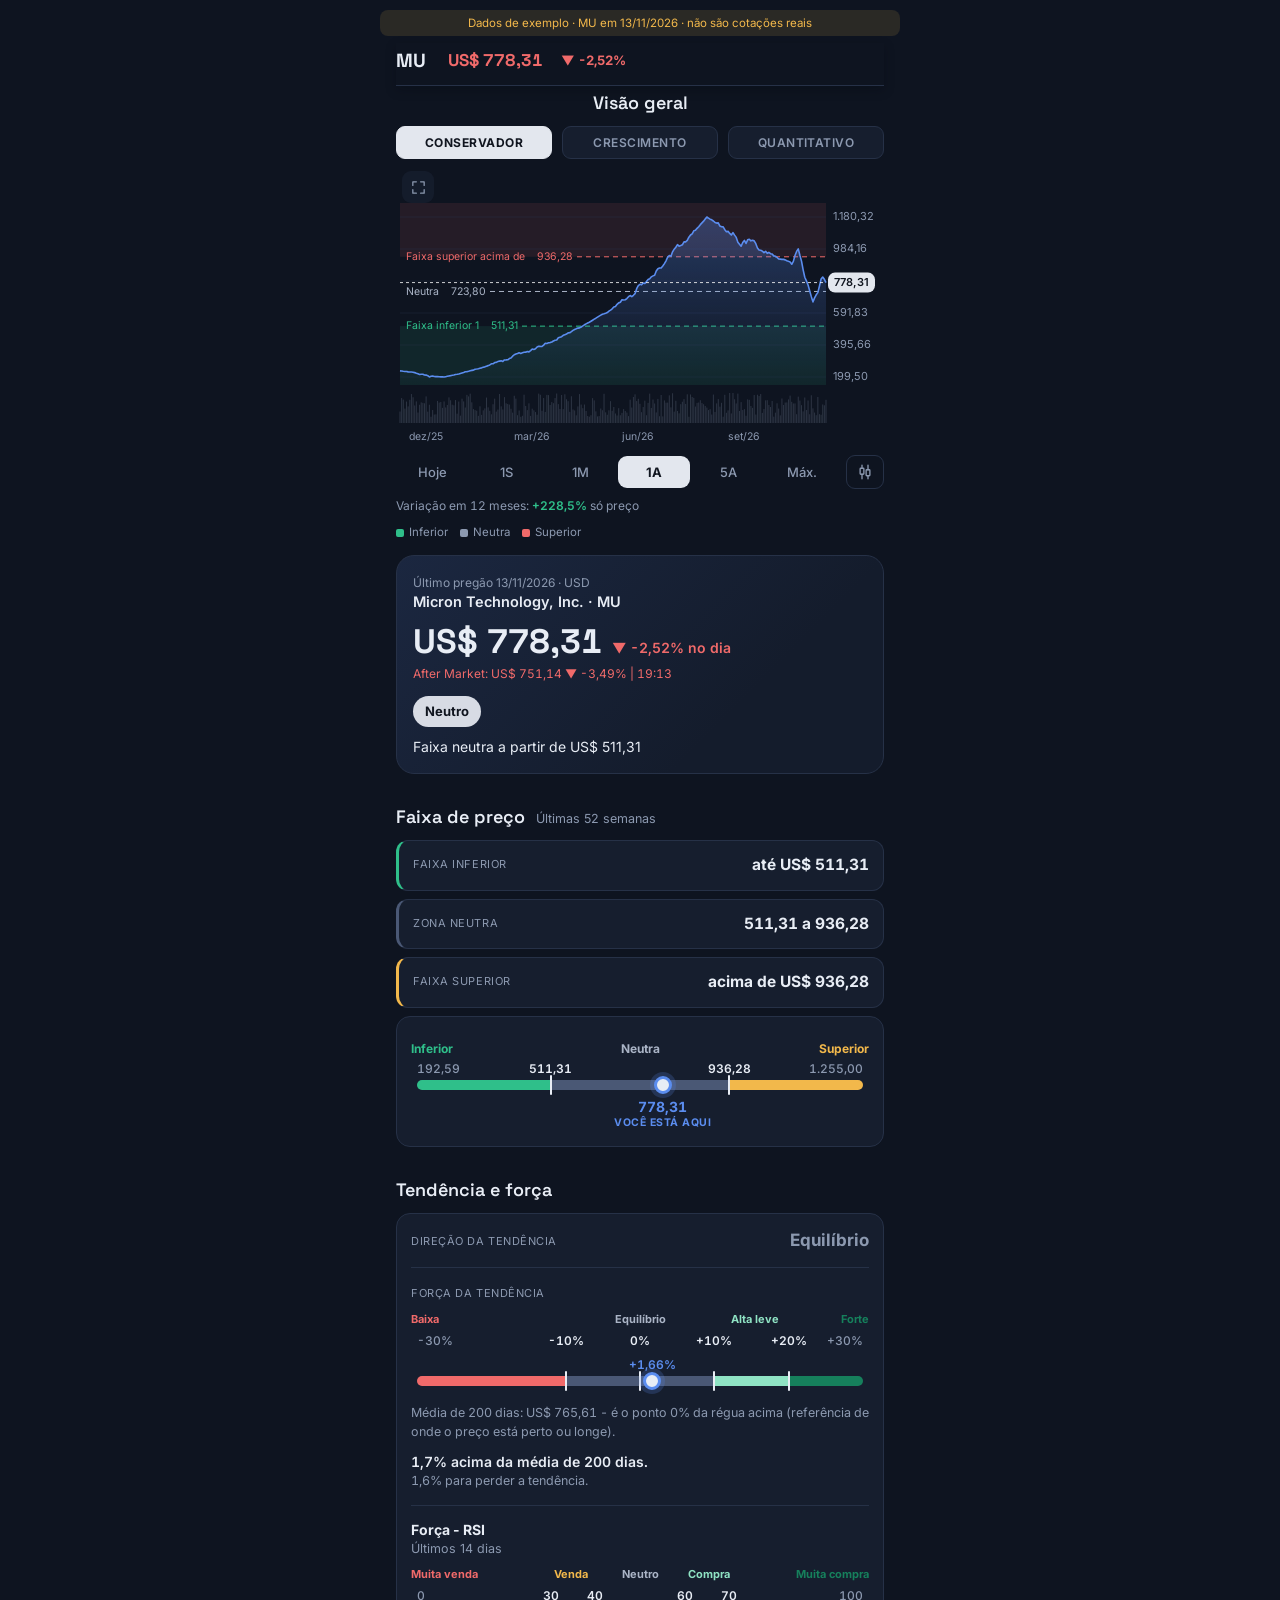
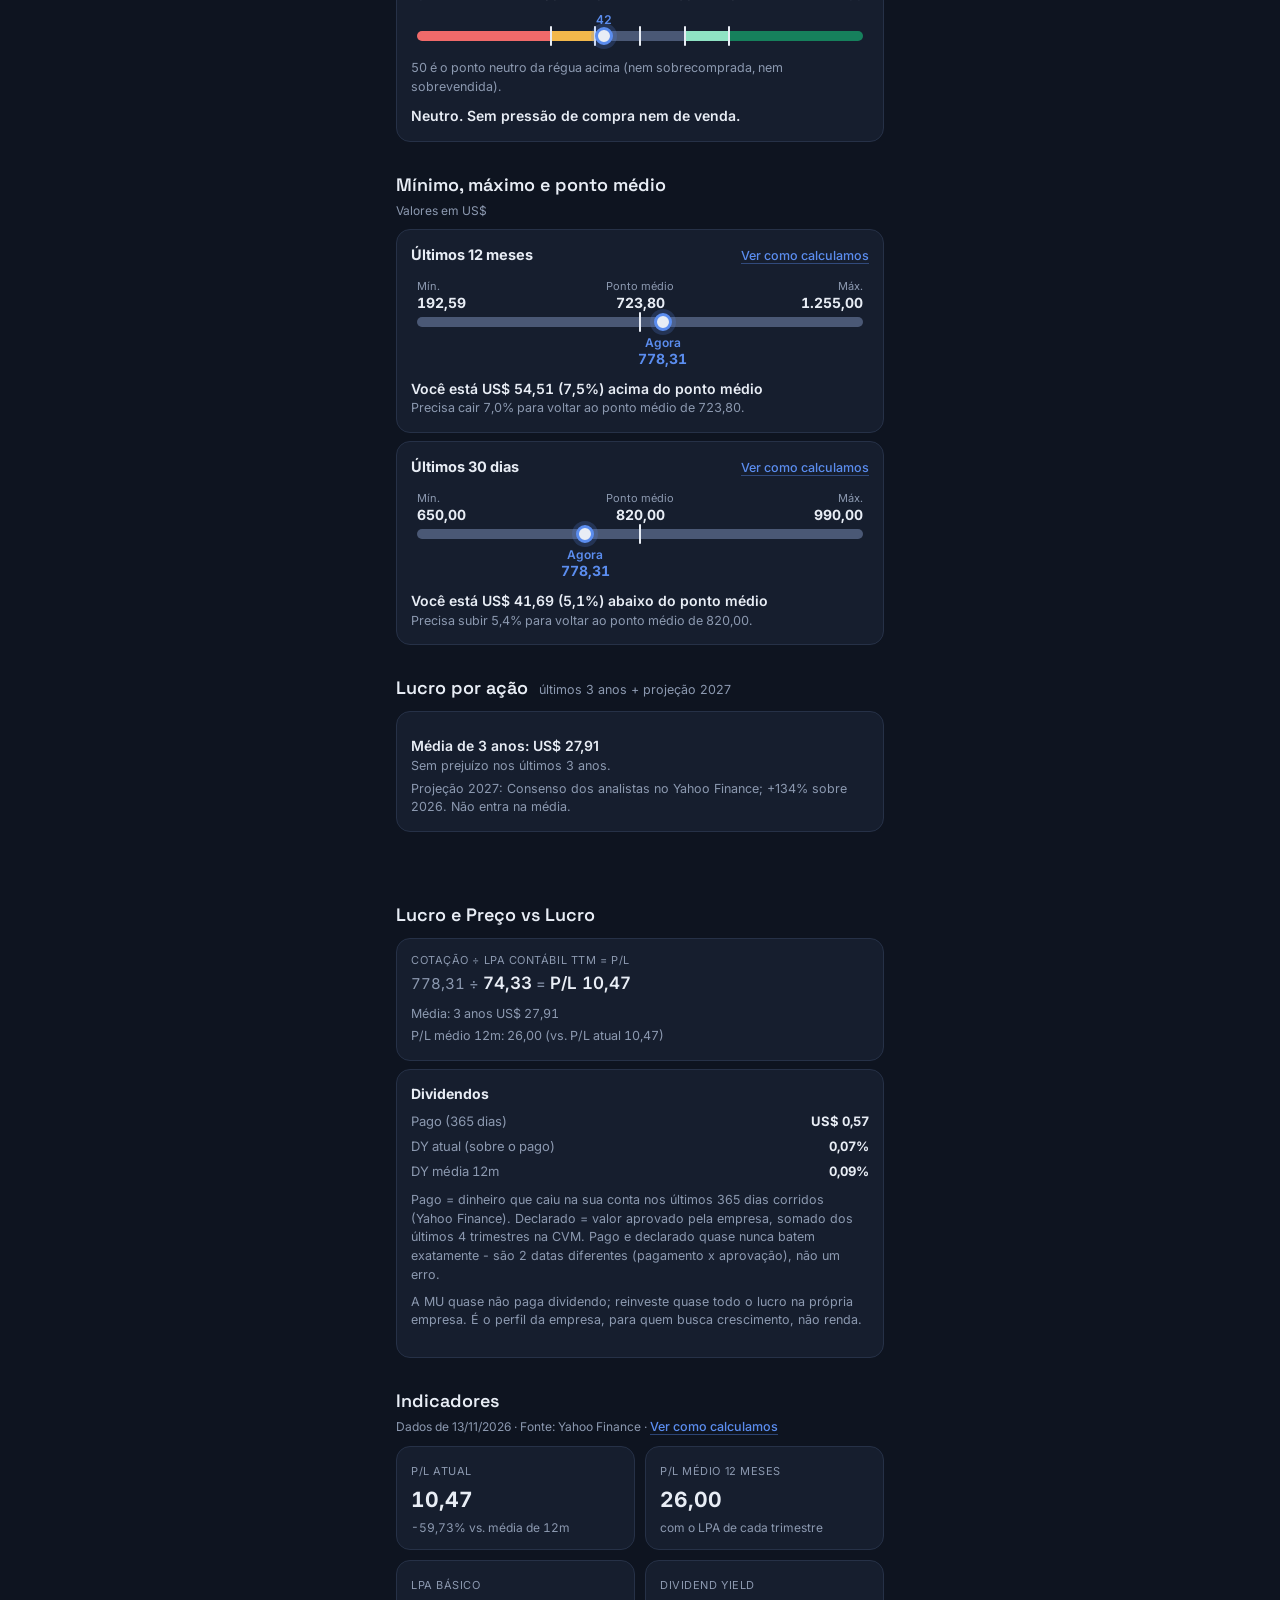
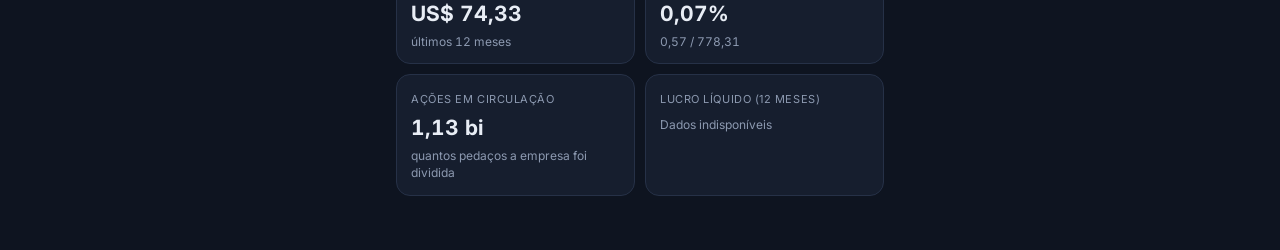
==== docs/index.html @ 5ecce674 "Gráfico Conservador: linha "Neutra" mostra o ponto médio (42,71), não a faixa A linha já ficava posi" ====
<!doctype html>
<html lang="pt-BR">
<head>
<meta charset="utf-8">
<meta name="viewport" content="width=device-width,initial-scale=1,viewport-fit=cover">
<title>Fintai · Micron (exemplo)</title>
<meta name="description" content="Tela de detalhes da ação no Fintai, com dados de exemplo da Micron (MU).">
<meta name="theme-color" content="#0e1420">
<!-- FINTAI-OG -->
    <meta property="og:url" content="https://imoveispalmassc-wq.github.io/FINTAI/">
    <meta property="og:type" content="website">
    <meta property="og:title" content="Fintai · Micron (exemplo)">
    <meta property="og:description" content="Tela de detalhes da ação no Fintai, com dados de exemplo da Micron (MU).">
    <meta property="og:image" content="https://raw.githubusercontent.com/imoveispalmassc-wq/FINTAI/main/assets/logo.png">
    <meta name="twitter:card" content="summary_large_image">
    <meta name="twitter:title" content="Fintai · Micron (exemplo)">
    <meta name="twitter:description" content="Tela de detalhes da ação no Fintai, com dados de exemplo da Micron (MU).">
    <meta name="twitter:image" content="https://raw.githubusercontent.com/imoveispalmassc-wq/FINTAI/main/assets/logo.png">
<link rel="preconnect" href="https://fonts.googleapis.com">
<link rel="preconnect" href="https://fonts.gstatic.com" crossorigin>
<link rel="stylesheet" href="https://fonts.googleapis.com/css2?family=Inter:wght@400;500;600;700&family=Space+Grotesk:wght@600;700&display=swap">
<style>
/* Layout: coluna única de celular (máx. 480px), cartões escuros, uma régua visual repetida
   (faixa de preço, força, ponto médio, faixa justa) como linguagem comum da tela. */
:root {
  display: block; color-scheme: dark;
  --bg: #0e1420; --card: #161e2e; --card2: #1b2538; --borda: #263147;
  --texto: #e8edf5; --suave: #8c99b0; --fraco: #5d6a82;
  --azul: #5b8def; --verde: #2fbf8a; --verde-claro: #8fe3c4; --verde-forte: #16805c; --vermelho: #f06a6a; --ambar: #f2b84b; --ardosia: #4a5875;
  --claro: #e3e7ee; --tinta: #10151f;
  --display: 'Space Grotesk', system-ui, sans-serif;
  --corpo: 'Inter', system-ui, -apple-system, 'Segoe UI', sans-serif;
}
* { box-sizing: border-box; }
.app { background: var(--bg); color: var(--texto); font-family: var(--corpo); font-size: 14px; line-height: 1.45; }
.app { max-width: 480px; margin: 0 auto; padding-block: 0 40px;
  padding-left: max(16px, env(safe-area-inset-left, 0px)); padding-right: max(16px, env(safe-area-inset-right, 0px)); }
button { font: inherit; color: inherit; background: none; border: 0; padding: 0; cursor: pointer; }
button:focus-visible, summary:focus-visible { outline: 2px solid var(--azul); outline-offset: 2px; border-radius: 8px; }
.num { font-variant-numeric: tabular-nums; }

.proto { margin: 10px 0 0; padding: 6px 10px; border-radius: 8px; background: #f2b84b1f; color: var(--ambar); font-size: 11.5px; text-align: center; }

/* topo: fixo (sticky) no alto da viewport ao rolar, pra nunca perder de vista qual ativo está
   sendo olhado - nome + preço (o badge/decisão continua só na posição normal, mais abaixo) */
.topo { display: flex; align-items: center; gap: 10px; padding: 12px 0 8px;
  position: sticky; top: 0; z-index: 20; background: var(--bg); }
.topo .icone { width: 38px; height: 38px; display: grid; place-items: center; border-radius: 50%; flex: none; }
.topo .icone:active { background: var(--card); }
.topo .meio { flex: 1; min-width: 0; }
.topo .nome { font-family: var(--display); font-size: 19px; font-weight: 700; line-height: 1.15; }
.topo .bolsa { display: inline-flex; align-items: center; gap: 6px; color: var(--suave); font-size: 12.5px; margin-top: 2px; }
.topo .bolsa svg { flex: none; }
/* Preço e variação do topo só aparecem rolando (junto do ticker) - no estado normal ficariam
   duplicados com o preço/variação que já aparecem no cartão de decisão logo abaixo. */
.topo .preco-topo { display: none; font-family: var(--display); font-size: 17px; font-weight: 700; flex: none; margin-left: 4px; }
.topo .var-topo { display: none; font-size: 13px; font-weight: 700; flex: none; }
/* Ao rolar (.rolou): esconde nome completo/bolsa, mostra só o ticker + cotação + variação do dia. */
.topo .ticker-topo { display: none; font-family: var(--display); font-size: 19px; font-weight: 700; }
.topo.rolou .meio { display: none; }
.topo.rolou .preco-topo, .topo.rolou .var-topo { display: block; }
.topo.rolou .ticker-topo { display: block; }
/* Afasta mais a cotação do ticker no estado rolado (pedido do usuário) - no estado normal o espaço
   já é maior porque .meio ocupa o resto da largura (flex: 1), então aqui só o gap entre ticker/
   cotação/variação precisa de um respiro extra. */
.topo.rolou { gap: 18px; }
svg.i { width: 22px; height: 22px; fill: none; stroke: currentColor; stroke-width: 1.8; stroke-linecap: round; stroke-linejoin: round; }

/* cartão de decisão */
.decisao { background: linear-gradient(135deg, #1b2740 0%, #141c2c 70%); border: 1px solid var(--borda); border-radius: 18px; padding: 16px; }
.decisao .razao { font-weight: 600; font-size: 14.5px; }
.decisao .meta { color: var(--suave); font-size: 12px; margin-top: 2px; }
.decisao .linha { display: flex; align-items: baseline; gap: 10px; flex-wrap: wrap; margin-top: 12px; }
.decisao .preco { font-family: var(--display); font-size: 34px; font-weight: 700; line-height: 1; }
.decisao .var { font-weight: 600; font-size: 14px; }
.decisao .after { font-size: 12px; margin-top: 6px; color: var(--vermelho); }
.badge { display: inline-block; margin-top: 14px; padding: 6px 12px; border-radius: 999px; font-size: 13px; font-weight: 700; background: #d7dbe4; color: var(--tinta); }
.badge.COMPRAR { background: #bfecd9; } .badge.CARO { background: #f6d99a; } .badge.VENDER { background: #f6c1c1; }
.decisao .ponto { margin-top: 10px; font-size: 14px; }

.visao-t { font-family: var(--display); font-size: 18px; font-weight: 600; margin: 22px 0 0; }

/* gráfico */
.grafico { position: relative; margin-top: 12px; }
.grafico canvas { display: block; width: 100%; height: 280px; touch-action: pan-y; border-radius: 12px; }
.grafico.grande canvas { height: 440px; }
.grafico .expandir { position: absolute; top: 6px; left: 6px; width: 32px; height: 32px; border-radius: 9px; background: #161e2ecc; display: grid; place-items: center; color: var(--suave); }
.grafico .ia { position: absolute; top: 6px; right: 6px; padding: 6px 11px; border-radius: 999px; background: var(--claro); color: var(--tinta); font-size: 12px; font-weight: 600; }
.grafico .ia b { color: #3b6fd6; margin-right: 4px; }
.aviso { margin-top: 8px; padding: 9px 11px; border-radius: 10px; background: var(--card); border: 1px solid var(--borda); color: var(--suave); font-size: 12.5px; }
.escalas { display: flex; align-items: center; gap: 2px; margin-top: 10px; }
.escalas .e { flex: 1; padding: 7px 0; border-radius: 9px; color: var(--suave); font-size: 13px; font-weight: 500; text-align: center; }
.escalas .e[aria-pressed="true"] { background: var(--claro); color: var(--tinta); font-weight: 700; }
.escalas .vela { flex: none; width: 38px; height: 34px; margin-left: 6px; border-radius: 9px; display: grid; place-items: center; color: var(--suave); border: 1px solid var(--borda); }
.escalas .vela[aria-pressed="true"] { color: var(--texto); border-color: var(--azul); }
.legenda-var { color: var(--suave); font-size: 12px; margin-top: 8px; }
.legenda-var b { font-weight: 600; }
.legenda-zonas { display: flex; flex-wrap: wrap; gap: 8px 12px; margin-top: 10px; }
.legenda-zonas span { display: flex; align-items: center; gap: 5px; color: var(--suave); font-size: 11.5px; }
.legenda-zonas i { width: 8px; height: 8px; border-radius: 2px; flex: none; }

/* seções */
.sec { margin-top: 30px; }
.sec > h2 { font-family: var(--display); font-size: 18px; font-weight: 600; margin: 0 0 10px; text-wrap: balance; }
.sec > h2 small { font-family: var(--corpo); font-weight: 400; color: var(--suave); font-size: 12.5px; margin-left: 6px; }
.sub { color: var(--suave); font-size: 12px; margin: -6px 0 10px; }
.card { background: var(--card); border: 1px solid var(--borda); border-radius: 14px; padding: 14px; }
.pilha { display: grid; gap: 8px; }
.rot { color: var(--suave); font-size: 11px; letter-spacing: .05em; text-transform: uppercase; }
.link { color: var(--azul); font-size: 12.5px; font-weight: 500; text-decoration: underline; text-underline-offset: 3px; text-decoration-color: #5b8def66; }
.nota { color: var(--suave); font-size: 12.5px; line-height: 1.5; }
.nota b { color: var(--texto); font-weight: 600; }
.tag-proto { display: inline-block; padding: 1px 7px; border-radius: 999px; border: 1px dashed var(--fraco); color: var(--suave); font-size: 10.5px; letter-spacing: .03em; vertical-align: middle; }

/* linha simples: rótulo à esquerda, valor à direita */
.zona { display: flex; flex-wrap: wrap; justify-content: space-between; align-items: center; gap: 12px; background: var(--card); border: 1px solid var(--borda);
  border-left: 3px solid var(--c); border-radius: 12px; padding: 13px 14px; }
.zona b { font-size: 15.5px; font-weight: 700; text-align: right; }

/* Selo de Fundamentos (issue #47, item 11): só um fato, nunca recomendação - fica abaixo da
   Faixa inferior, dentro do mesmo cartão (flex-basis 100% força a quebra de linha). */
.selo-fund { flex: 1 0 100%; display: flex; flex-direction: column; gap: 2px; margin-top: 8px; padding: 8px 10px;
  border-radius: 8px; font-size: 12.5px; }
.selo-fund b { font-size: 12.5px; }
.selo-fund span { font-size: 11.5px; opacity: .9; }
.selo-fund-1 { background: #2a2a1f; color: #e3d9a0; }
.selo-fund-2 { background: #40280f; color: #ffbf7a; }
.selo-fund-3 { background: #3a1414; color: #ff9b9b; }
.duas { display: flex; justify-content: space-between; align-items: center; gap: 12px; }
.duas .dir { font-size: 17px; font-weight: 700; text-align: right; white-space: nowrap; }
.duas .esq small { display: block; color: var(--suave); font-size: 12px; margin-top: 2px; }

/* régua */
.regua { position: relative; height: 10px; border-radius: 999px; margin: 26px 6px 8px; }
.regua .traco { position: absolute; top: -5px; width: 2px; height: 20px; transform: translateX(-1px); border-radius: 2px; background: var(--texto); }
.regua .bola { position: absolute; top: -4px; width: 18px; height: 18px; transform: translateX(-9px); border-radius: 50%; background: var(--texto);
  border: 3px solid var(--azul); box-shadow: 0 0 0 4px #5b8def33; }
.regua button.bola { cursor: pointer; }
.regua .bola-7d { position: absolute; top: -1px; width: 10px; height: 10px; transform: translateX(-5px); border-radius: 50%; background: var(--card); border: 2px solid var(--suave); }
.regua .aqui { position: absolute; top: -22px; transform: translateX(-50%); font-size: 10.5px; font-weight: 700; letter-spacing: .05em; color: var(--azul); white-space: nowrap; }
.regua .balao { position: absolute; top: -30px; transform: translateX(-50%); background: var(--claro); color: var(--tinta); font-weight: 700; font-size: 12px; padding: 2px 8px; border-radius: 999px; }
.pontas { display: flex; justify-content: space-between; gap: 8px; color: var(--suave); font-size: 12px; }
.pontas.tres span { flex: 1; } .pontas.tres span:nth-child(2) { text-align: center; } .pontas.tres span:nth-child(3) { text-align: right; }
.leg { display: flex; flex-wrap: wrap; gap: 6px 14px; color: var(--suave); font-size: 12px; margin-top: 10px; }
.leg span::before { content: ""; display: inline-block; width: 9px; height: 9px; border-radius: 2px; margin-right: 6px; background: var(--c); }

/* bloco mín/máx */
.trio { display: grid; grid-template-columns: repeat(3, 1fr); gap: 8px; margin-top: 8px; }
.trio div span { display: block; color: var(--suave); font-size: 11px; letter-spacing: .04em; text-transform: uppercase; }
.trio div b { font-size: 15.5px; }
.trio div:nth-child(2) { text-align: center; } .trio div:nth-child(3) { text-align: right; }
.destaque { margin-top: 10px; font-weight: 600; }
.cab { display: flex; justify-content: space-between; align-items: baseline; gap: 10px; }
.cab strong { font-size: 14.5px; }

/* fundamentos */
details.acord { border: 1px solid var(--borda); border-radius: 14px; background: #121a28; }
details.acord > summary { padding: 13px 14px; font-weight: 600; cursor: pointer; list-style: none; display: flex; gap: 8px; align-items: center; }
details.acord > summary::-webkit-details-marker { display: none; }
details.acord > summary::before { content: "›"; display: inline-block; color: var(--suave); font-size: 18px; line-height: 1; transition: transform .15s; }
details.acord[open] > summary::before { transform: rotate(90deg); }
details.acord > .dentro { padding: 0 12px 12px; display: grid; gap: 10px; }
.crit .topo-c { display: flex; justify-content: space-between; align-items: center; gap: 8px; flex-wrap: wrap; }
.crit .nome { font-weight: 600; font-size: 15px; }
.st { font-size: 12px; font-weight: 700; padding: 4px 10px; border-radius: 999px; white-space: nowrap; }
.st.bom { background: #2fbf8a26; color: var(--verde); } .st.ruim { background: #f06a6a26; color: var(--vermelho); }
.st.neutro { background: var(--claro); color: var(--tinta); }
.vals { display: grid; grid-template-columns: repeat(3, 1fr); gap: 8px; margin: 12px 0 10px; }
.vals span { display: block; color: var(--suave); font-size: 10.5px; letter-spacing: .04em; text-transform: uppercase; }
.vals b { font-size: 16px; }
.lista-v { margin: 12px 0 10px; display: grid; gap: 6px; }
.lista-v div { display: flex; justify-content: space-between; gap: 10px; color: var(--suave); font-size: 13px; }
.lista-v b { color: var(--texto); }
.exemplo { background: var(--card2); border-radius: 10px; padding: 10px 12px; font-weight: 600; margin-bottom: 10px; }

.crit p { margin: 0 0 10px; color: var(--suave); font-size: 13px; line-height: 1.5; }

/* indicadores */
.grade2 { display: grid; grid-template-columns: 1fr 1fr; gap: 10px; }
.ind { text-align: left; background: var(--card); border: 1px solid var(--borda); border-radius: 14px; padding: 13px 14px; min-width: 0; }
.ind .v { display: block; font-size: 21px; font-weight: 700; margin: 5px 0 3px; overflow-wrap: anywhere; }
.ind .s { display: block; color: var(--suave); font-size: 12px; }
.ind .dica { display: none; margin-top: 9px; padding-top: 9px; border-top: 1px solid var(--borda); color: var(--texto); font-size: 12.5px; line-height: 1.45; }
.ind[aria-expanded="true"] { border-color: var(--azul); } .ind[aria-expanded="true"] .dica { display: block; }

.barras { position: relative; height: 230px; margin: 16px 0 0 44px; }
.barras .grade-y { position: absolute; inset: 0 0 24px 0; }
.barras .grade-y div { position: absolute; left: 0; right: 0; border-top: 1px solid #26314799; }
.barras .grade-y span { position: absolute; left: -44px; width: 38px; text-align: right; transform: translateY(-50%); color: var(--suave); font-size: 11px; }
.barras .cols { position: absolute; inset: 0 0 24px 0; display: flex; }
.barras .col { flex: 1; display: flex; align-items: flex-end; justify-content: center; gap: 6px; position: relative; }
.barras .b { width: 34%; max-width: 46px; min-height: 3px; border-radius: 5px 5px 0 0; position: relative; transition: height .45s cubic-bezier(.2,.8,.2,1); }
.barras .b.acao { background: var(--verde); } .barras .b.idx { background: var(--ardosia); }
.barras .b i { position: absolute; bottom: 100%; left: 50%; transform: translateX(-50%); font-style: normal; font-size: 11.5px; font-weight: 600; white-space: nowrap; padding-bottom: 3px; }
.barras .b.idx i { color: var(--suave); font-weight: 500; }
.barras .col em { position: absolute; top: 100%; font-style: normal; color: var(--suave); font-size: 12px; padding-top: 5px; }
/* backtest */
.selo { font-size: 11px; font-weight: 700; letter-spacing: .04em; padding: 5px 10px; border-radius: 999px; white-space: nowrap; }
.selo.ok { background: #15402f; color: #7ee2b8; } .selo.nao { background: #4a2020; color: #ffaaaa; }
.bt p { margin: 0 0 8px; font-size: 13.5px; line-height: 1.5; } .bt p:last-child { margin: 0; color: var(--suave); }

/* folha (modal) */
.fundo { position: fixed; inset: 0; background: #05080fb3; z-index: 40; display: flex; align-items: flex-end; justify-content: center; }
.folha { width: 100%; max-width: 480px; max-height: 82%; overflow-y: auto; background: var(--card2); border: 1px solid var(--borda); border-bottom: 0;
  border-radius: 20px 20px 0 0; padding: 18px;
  padding-left: max(18px, env(safe-area-inset-left, 0px)); padding-right: max(18px, env(safe-area-inset-right, 0px));
  padding-bottom: calc(22px + env(safe-area-inset-bottom, 0px)); }
.folha .cab { align-items: center; margin-bottom: 10px; }
.folha h3 { font-family: var(--display); font-size: 17px; margin: 0; }
.folha .x { width: 34px; height: 34px; border-radius: 50%; background: var(--card); display: grid; place-items: center; color: var(--suave); font-size: 18px; flex: none; }
.folha p, .folha li { color: var(--suave); font-size: 13.5px; line-height: 1.55; }
.folha p { margin: 0 0 10px; } .folha ul { margin: 0 0 10px; padding-left: 18px; }
.folha b { color: var(--texto); }
.folha code { display: block; background: var(--bg); border-radius: 9px; padding: 9px 11px; margin: 6px 0 12px; font-family: ui-monospace, 'SF Mono', Menlo, monospace; font-size: 12.5px; color: var(--texto); overflow-x: auto; white-space: nowrap; }
@media (prefers-reduced-motion: reduce) { * { transition: none !important; } }

/* ---- ajustes para rodar dentro do Streamlit ---- */
[hidden] { display: none !important; }
.app { max-width: 520px; padding-left: 0; padding-right: 0; padding-bottom: 8px; }
.topo { padding: 4px 0 10px; border-bottom: 1px solid transparent; }
.topo.rolou { border-bottom-color: var(--borda); box-shadow: 0 4px 10px #05080f40; }
.fundo { z-index: 1000001; }
.escalas .e:disabled { opacity: .35; cursor: default; }
.barras .col { display: block; }
.barras .b { position: absolute; width: 30%; max-width: 46px; border-radius: 5px 5px 0 0; transition: height .45s cubic-bezier(.2,.8,.2,1), bottom .45s cubic-bezier(.2,.8,.2,1); }
.barras .b { width: 26%; }
.barras .b.acao { right: 54%; } .barras .b.idx { left: 54%; }
.barras .b i { font-size: 11px; }
.barras .b.neg { border-radius: 0 0 5px 5px; background: var(--vermelho); }
.barras .b.idx.neg { background: var(--ardosia); }
.barras .b.neg i { bottom: auto; top: 100%; padding: 3px 0 0; }
.barras .zero { position: absolute; left: 0; right: 0; border-top: 1px solid var(--suave); }
.selo.sem { background: var(--card2); color: var(--suave); }
.card.forca { padding-bottom: 26px; }
.app { padding-bottom: 96px; }
.modo-linha { display: flex; flex-direction: column; align-items: center; gap: 10px; margin-top: 4px; }
.modo-linha .visao-t { margin: 0; text-align: center; }
.modos { display: flex; gap: 10px; width: 100%; }
.modos button { flex: 1; padding: 7px 10px; border-radius: 9px; font-size: 12px; font-weight: 600; letter-spacing: .04em; color: var(--suave); background: var(--card); border: 1px solid var(--borda); }
.modos button[aria-pressed="true"] { background: var(--claro); color: var(--tinta); font-weight: 700; border-color: var(--claro); }
.fonte-rodape { color: var(--suave); font-size: 12px; text-align: center; margin: 28px 0 0; }
.duas-col { display: grid; grid-template-columns: 1fr 1fr; gap: 10px; }
.duas-col .card { min-width: 0; }
.termo { display: inline-flex; gap: 5px; vertical-align: -2px; margin-right: 6px; }
.termo i { width: 13px; height: 13px; border-radius: 50%; border: 2px solid var(--azul); }
.termo i.on { background: var(--azul); }
.modo-linha { margin-bottom: 0; }
#grafico .grafico { margin-top: 6px; }
#decisao { margin-top: 14px; }
.escala-t { position: relative; height: 16px; color: var(--suave); font-size: 11px; margin: 0 6px; }
.escala-t span { position: absolute; top: 0; white-space: nowrap; }
.fut { padding: 10px 0; border-bottom: 1px solid #26314766; }
.fut:last-child { border-bottom: 0; padding-bottom: 0; }
.fut .duas span { color: var(--suave); font-size: 13px; }
.fut .duas b { font-size: 14px; text-align: right; }
.lynch-linha { margin-top: 14px; padding-top: 14px; border-top: 1px solid var(--borda); }
/* rótulos posicionados acima e abaixo das réguas */
.zonas-rot { display: grid; gap: 4px; margin-top: 10px; font-size: 11px; line-height: 1.3; }
.zonas-rot span { min-width: 0; text-align: center; overflow-wrap: anywhere; }
.zonas-rot span:first-child { text-align: left; } .zonas-rot span:last-child { text-align: right; }
.zonas-rot b { display: block; font-size: 12px; font-weight: 700; }
.marca-cima, .marca-baixo { position: relative; margin: 0 6px; }
.marca-cima { height: 34px; margin-top: 12px; }
.marca-baixo { height: 34px; margin-top: 4px; }
.marca-cima span, .marca-baixo span { position: absolute; transform: translateX(-50%); text-align: center; white-space: nowrap; color: var(--suave); font-size: 11px; line-height: 1.25; }
.marca-cima span { bottom: 0; }
.marca-baixo span { top: 0; color: var(--azul); font-weight: 600; font-size: 12px; }
.marca-cima b, .marca-baixo b { display: block; color: var(--texto); font-size: 14px; font-weight: 700; }
.marca-baixo b { color: var(--azul); }
.pontas.ext span { line-height: 1.25; } .pontas.ext span:last-child { text-align: right; }
.pontas.ext b { display: block; color: var(--texto); font-size: 14px; }
.proj { color: var(--suave); border-top: 1px dashed var(--borda); padding-top: 6px; }
.proj b { color: var(--azul) !important; }
.tag-proj { display: inline-block; padding: 0 6px; border-radius: 999px; border: 1px solid var(--azul); color: var(--azul); font-size: 10.5px; margin-left: 4px; vertical-align: 1px; }
.marca-baixo.so-valor { height: 22px; }
.marca-cima.so-valor { height: 20px; margin-top: 4px; }
.marca-cima span.esq { left: 0; transform: none; text-align: left; }
.marca-cima span.dir { left: auto; right: 0; transform: none; text-align: right; }
.marca-cima.limites { height: 18px; margin-top: 2px; }
.marca-cima.limites span { color: var(--texto); font-size: 12px; font-weight: 600; }
.marca-cima.limites span.esq, .marca-cima.limites span.dir { color: var(--suave); font-weight: 500; }
.regua .traco { background: var(--texto); }
.vals small { display: block; color: var(--suave); font-size: 11px; font-weight: 500; margin-top: 3px; line-height: 1.3; }

/* P/L: tabela hoje x previsão x média */
.atualiz { font-size: 12px; margin: 8px 0 0; line-height: 1.4; } .atualiz .i { color: var(--suave); }
.tab-pl { display: grid; grid-template-columns: auto minmax(0,1fr) minmax(0,1fr) minmax(0,1fr); gap: 6px 8px; align-items: baseline; margin: 12px 0 10px; }
.tab-pl .cab, .tab-pl .cab div { display: block; } .tab-pl .cab { color: var(--suave); font-size: 10.5px; letter-spacing: .04em; text-transform: uppercase; line-height: 1.2; }
.tab-pl .cab .i { text-transform: none; letter-spacing: 0; opacity: .8; }
.tab-pl .rot { color: var(--suave); font-size: 11px; line-height: 1.2; }
.tab-pl b { font-size: 13.5px; font-weight: 600; white-space: nowrap; }
.tab-pl b.gr { font-size: 17px; font-weight: 700; }

/* Retorno: todos os indicadores, barras horizontais */
.hbarras { margin: 14px 0 6px; display: grid; gap: 7px; }
.hb { display: grid; grid-template-columns: 84px 1fr 62px; align-items: center; gap: 8px; font-size: 12.5px; }
.hb .n { color: var(--suave); white-space: nowrap; overflow: hidden; text-overflow: ellipsis; }
.hb .n small { font-size: 9.5px; opacity: .8; }
.hb .t { position: relative; height: 16px; }
.hb .z { position: absolute; top: -3px; bottom: -3px; border-left: 1px solid var(--suave); }
.hb .b { position: absolute; top: 0; bottom: 0; border-radius: 4px; background: var(--ardosia); transition: left .4s, width .4s; }
.hb b { text-align: right; font-size: 12.5px; font-weight: 500; color: var(--suave); white-space: nowrap; }
.hb.acao .n, .hb.acao b { color: var(--texto, #e8ecf3); font-weight: 700; }
.hb.acao .b { background: var(--verde); } .hb.acao .b.neg { background: var(--vermelho); }
.linhas-pl { line-height: 1.5; }
.tab-pl .rot .un { text-transform: none; }

/* SIMONS: cartões visuais */
.regua .traco.mm { background: #f2994a; height: 24px; top: -7px; }
.regua .mm-rot { position: absolute; top: 18px; transform: translateX(-50%); color: #f2994a; font-size: 10.5px; font-weight: 600; white-space: nowrap; }
.hist { display: grid; gap: 6px; }
.hist-l { display: grid; grid-template-columns: 52px 1fr 64px; align-items: center; gap: 8px; font-size: 12px; color: var(--suave); }
.hist-l .t { display: flex; height: 12px; border-radius: 4px; overflow: hidden; background: #26314755; }
.hist-l .t i { display: block; height: 100%; } .hist-l .t i.s { background: var(--verde); } .hist-l .t i.c { background: var(--vermelho); opacity: .85; }
.hist-l .v { text-align: right; white-space: nowrap; } .hist-l .vs { color: var(--verde); } .hist-l .vc { color: var(--vermelho); }
.hist-l.atual, .hist-l.melhor { color: var(--texto); font-weight: 700; }
.hist-l.atual .t { outline: 2px solid var(--azul); outline-offset: 2px; }
.selo-melhor { font-style: normal; display: inline-block; margin-top: 2px; padding: 0 5px; border-radius: 999px; background: #f2c94c; color: #1a1406; font-size: 9px; font-weight: 800; letter-spacing: .03em; white-space: nowrap; width: max-content; }
.hist-l .n { display: flex; flex-direction: column; line-height: 1.15; }
.tag-h { font-style: normal; font-size: 9.5px; font-weight: 700; text-transform: uppercase; letter-spacing: .04em; }
.tag-h.hoje { color: var(--azul); } .tag-h.top { color: var(--verde); }

.hist-l.cab { font-size: 10.5px; letter-spacing: .03em; text-transform: uppercase; color: var(--suave); margin-bottom: 4px; }
.hist-l.cab .n { white-space: normal; line-height: 1.15; }
.hist-l .t-cab { display: flex; gap: 12px; text-transform: none; letter-spacing: 0; font-size: 11px; }
.hist-l .t-cab i { font-style: normal; display: inline-flex; align-items: center; gap: 4px; }
.hist-l .t-cab i::before { content: ''; width: 9px; height: 9px; border-radius: 2px; background: var(--c); }
.hist-l.cab .v { text-transform: none; letter-spacing: 0; font-size: 11px; }
.marca-baixo .aqui-rot { font-size: 10.5px; font-weight: 700; letter-spacing: .05em; text-transform: uppercase; }
.marca-baixo .aqui-rot b { font-size: 14px; letter-spacing: 0; }

/* ---- página avulsa (fora do Streamlit) ---- */
html { background: var(--bg); }
body { margin: 0; background: var(--bg); font-family: var(--corpo); }
.app { margin: 0 auto; padding-left: max(16px, env(safe-area-inset-left, 0px)); padding-right: max(16px, env(safe-area-inset-right, 0px)); padding-bottom: 40px; }
.proto { max-width: 520px; margin: 10px auto 6px; }
</style>
</head>
<body>
<div style="padding:0 16px"><div class="proto">Dados de exemplo · MU em 13/11/2026 · não são cotações reais</div></div>
<div id="parte-a">
<div class="app">
  <div id="t-sentinela-topo" style="height:1px"></div>
  <header class="topo">
    <div class="meio">
      <div class="nome" id="t-nome"></div>
      <div class="bolsa" id="t-bolsa"></div>
    </div>
    <div class="ticker-topo" id="t-ticker"></div>
    <div class="preco-topo num" id="t-preco"></div>
    <div class="var-topo num" id="t-var"></div>
  </header>
  <div class="modo-linha">
    <h2 class="visao-t">Visão geral</h2>
    <div class="modos" role="group" aria-label="Modo de análise">
      <button data-modo="graham" aria-pressed="true">CONSERVADOR</button>
      <button data-modo="lynch" aria-pressed="false">CRESCIMENTO</button>
      <button data-modo="simons" aria-pressed="false">QUANTITATIVO</button>
    </div>
  </div>
  <section id="grafico"></section>
  <section id="decisao"></section>
  <main id="visao">
    <section class="sec" id="faixa"></section>
    <section class="sec" id="tendencia"></section>
    <section class="sec" id="minmax"></section>
    <section class="sec" id="modo-bloco"></section>
  </main>
  <div class="fundo" id="fundo" hidden><div class="folha" role="dialog" aria-modal="true" aria-labelledby="folha-t">
    <div class="cab"><h3 id="folha-t"></h3><button class="x" id="folha-x" aria-label="Fechar">×</button></div>
    <div id="folha-c"></div>
  </div></div>
</div>

</div>
<div id="parte-b">
<div class="app">
  <main id="visao">
    <section class="sec" id="fundamentos"></section>
    <section class="sec" id="indicadores"></section>
  </main>
  <div class="fundo" id="fundo" hidden><div class="folha" role="dialog" aria-modal="true" aria-labelledby="folha-t">
    <div class="cab"><h3 id="folha-t"></h3><button class="x" id="folha-x" aria-label="Fechar">×</button></div>
    <div id="folha-c"></div>
  </div></div>
</div>

</div>
<script>
(function() {
/* Tela de detalhes da ação. Lê tudo de um único pacote de dados (montado em tela/dados.py):
   nenhum número é digitado aqui. Dado ausente vira "Dados indisponíveis". */

const INDISP = 'Dados indisponíveis';

const tem = v => v !== null && v !== undefined && Number.isFinite(v);
const f = (v, casas = 2) => tem(v) ? v.toLocaleString('pt-BR', { minimumFractionDigits: casas, maximumFractionDigits: casas }) : '—';
const sinal = (v, casas = 2) => tem(v) ? `${v > 0 ? '+' : v < 0 ? '-' : ''}${f(Math.abs(v), casas)}%` : '—';
const ret = v => sinal(v, tem(v) && Math.abs(v) >= 100 ? 0 : 1);
const seta = v => (v >= 0 ? '▲' : '▼');
const cor = v => (v >= 0 ? 'var(--verde)' : 'var(--vermelho)');
const posicao = (v, min, max) => max <= min ? 50 : Math.max(0, Math.min(100, (v - min) / (max - min) * 100));
// afasta rótulos que ficariam colados/sobrepostos numa régua 0-100% (ex. ativo perto da mínima de
// 52 semanas, com a zona de oportunidade muito estreita, ou rótulos largos de ativos com preço na
// casa dos milhares): só move o texto, não o traço da zona. `folgas` é a distância mínima que CADA
// ponto precisa do vizinho (ex. metade da largura do próprio rótulo, se ele for centralizado) -
// não um valor fixo igual pra todos, já que rótulos mais largos (ex. "1.999,96") precisam de mais
// espaço do que rótulos curtos (ex. "14,65"). `folgaEsq`/`folgaDir` são a folga extra precisada só
// nas pontas (0%/100%), pelos rótulos fixos da borda (ex. mínima/máxima da régua).
const afastar = (posicoes, folgas, folgaEsq = 0, folgaDir = 0) => {
  const p = posicoes.slice();
  if (!p.length) return p;
  const g = folgas || posicoes.map(() => 8.5);   // sem folgas por rótulo: mantém o antigo padrão (17 ÷ 2)
  if (p[0] < folgaEsq + g[0]) p[0] = folgaEsq + g[0];
  for (let i = 1; i < p.length; i++) { const precisa = g[i - 1] + g[i]; if (p[i] - p[i - 1] < precisa) p[i] = p[i - 1] + precisa; }
  const ult = p.length - 1;
  if (p[ult] > 100 - folgaDir - g[ult]) p[ult] = 100 - folgaDir - g[ult];
  for (let i = p.length - 2; i >= 0; i--) { const precisa = g[i] + g[i + 1]; if (p[i + 1] - p[i] < precisa) p[i] = p[i + 1] - precisa; }
  return p;
};
// as 2 bolinhas (hoje cheia, 18px; 7 dias atrás vazada, 10px) nunca podem ficar tão perto a ponto de uma
// esconder a outra - afasta o mínimo necessário (raio de cada uma + respiro), só quando precisa
const afastarBolinhas = (largContainerPx, posHoje, pos7) => {
  if (pos7 === null || pos7 === undefined) return [posHoje, pos7];
  const pxParaPct = px => px / Math.max(largContainerPx, 100) * 100;
  const folgaHoje = pxParaPct(9 + 2), folga7 = pxParaPct(5 + 2);
  const pontos = [{ k: 'hoje', pos: posHoje, folga: folgaHoje }, { k: 'd7', pos: pos7, folga: folga7 }]
    .sort((a, b) => a.pos - b.pos);
  const ajust = afastar(pontos.map(x => x.pos), pontos.map(x => x.folga));
  const mapa = {}; pontos.forEach((x, i) => { mapa[x.k] = ajust[i]; });
  return [mapa.hoje, mapa.d7];
};
const p2 = n => String(n).padStart(2, '0');
const MESES = ['jan', 'fev', 'mar', 'abr', 'mai', 'jun', 'jul', 'ago', 'set', 'out', 'nov', 'dez'];
// os instantes chegam como horário local da bolsa gravado em UTC
const ROTULO_X = {
  hora: t => `${p2(t.getUTCHours())}:${p2(t.getUTCMinutes())}`,
  dia: t => `${p2(t.getUTCDate())}/${p2(t.getUTCMonth() + 1)}`,
  mes: t => `${MESES[t.getUTCMonth()]}/${String(t.getUTCFullYear()).slice(2)}`,
  ano: t => String(t.getUTCFullYear()),
};
function qtd(v) {
  if (!tem(v)) return null;
  for (const [lim, suf] of [[1e12, 'tri'], [1e9, 'bi'], [1e6, 'mi']]) if (Math.abs(v) >= lim) return `${f(v / lim)} ${suf}`;
  return f(v, 0);
}
function passoBonito(x) {
  const p = Math.pow(10, Math.floor(Math.log10(x))), m = x / p;
  return (m <= 1 ? 1 : m <= 2 ? 2 : m <= 5 ? 5 : 10) * p;
}

function montar(root, d) {
  const $ = id => root.querySelector('#' + id);
  const app = root.querySelector('.app');
  const din = (v, casas = 2) => tem(v) ? `${d.moeda} ${f(v, casas)}` : '—';
  // bolinha de atualização (verde <2h, amarelo <24h, vermelho 24h+) a partir de {em, iso, tri, triData}
  const bolaAtualizacao = (A, extra = '') => {
    if (!A || !A.em) return '';
    const h = (Date.now() - Date.parse(A.iso)) / 36e5, bola = h < 2 ? '🟢' : h < 24 ? '🟡' : '🔴';
    const [dia, hora] = A.em.split(' ');
    return `<div class="atualiz" title="Verde: atualizado há menos de 2h. Amarelo: menos de 24h. Vermelho: 24h ou mais sem atualizar.">${bola} Atualizado em ${dia} às ${hora}${A.tri ? `<br><span class="i">Contábil 12m até ${A.tri}${A.triData ? ` (${A.triData})` : ''}</span>` : ''}${extra}</div>`;
  };
  const limpar = [];
  const ex = chave => (d.exemplos && d.exemplos[chave] ? ' <span class="tag-proto">EXEMPLO</span>' : '');
  const FOLHAS = {};
  const fonte = `<p><b>Fonte:</b> ${d.fonte} · atualizado em ${d.atualizado}.</p>`;
  // Selo de Fundamentos (issue #47, item 11): fato de fundamento, nunca recomendação - fica
  // abaixo da "Faixa inferior". Só aparece quando o robô teve histórico trimestral suficiente
  // para calcular com segurança (lucro contábil, ROE e dividendo vs 12 meses atrás); sem isso,
  // d.seloFundamentos vem null e o selo simplesmente não aparece (nunca inventa comparação -
  // ver limitação documentada no CLAUDE.md).
  const seloFundamentosHtml = () => {
    const S = d.seloFundamentos;
    if (!S || !S.nivel) return '';
    const CLASSE = { 1: 'selo-fund-1', 2: 'selo-fund-2', 3: 'selo-fund-3' }[S.nivel] || 'selo-fund-1';
    return `<div class="selo-fund ${CLASSE}"><b>${S.titulo}</b><span>${S.subtexto}</span></div>`;
  };
  // faixa de preço do período escolhido no gráfico: 52 semanas (padrão), 5 anos ou todo o histórico
  const FAIXA_PADRAO = { min: d.min52, max: d.max52, zOport: d.zOport, zCara: d.zCara, decisao: d.decisao,
    rotulo: 'Últimas 52 semanas', curto: '52 semanas', testada: true };
  let faixaK = '1a', fx = FAIXA_PADRAO, zOport = fx.zOport, zCara = fx.zCara;
  function aplicarFaixa(escala) {
    const k = escala === '5a' || escala === 'max' ? escala : '1a';
    faixaK = d.faixas && d.faixas[k] ? k : '1a';
    fx = (d.faixas && d.faixas[faixaK]) || FAIXA_PADRAO;
    zOport = fx.zOport; zCara = fx.zCara;
  }
  aplicarFaixa('1a');
  // rótulo embaixo da bolinha: centrado nela; perto das pontas, alinhado à ponta para não sair da barra
  const ancora = p => p < 8 ? 'left:0;transform:none;text-align:left'
    : p > 92 ? 'left:auto;right:0;transform:none;text-align:right' : `left:${p}%`;

  /* ---------------- folha "Ver como calculamos" */
  function abrirFolha(titulo, html) {
    $('folha-t').textContent = titulo; $('folha-c').innerHTML = html; $('fundo').hidden = false; $('folha-x').focus();
  }
  const fecharFolha = () => { $('fundo').hidden = true; };
  $('folha-x').onclick = fecharFolha;
  $('fundo').onclick = e => { if (e.target === $('fundo')) fecharFolha(); };
  const tecla = e => { if (e.key === 'Escape') fecharFolha(); };
  document.addEventListener('keydown', tecla); limpar.push(() => document.removeEventListener('keydown', tecla));
  app.onclick = e => {
    const b = e.target.closest('[data-folha]');
    if (b && FOLHAS[b.dataset.folha]) { const [t, h] = FOLHAS[b.dataset.folha](); abrirFolha(t, h); }
  };

  /* ---------------- topo e decisão */
  $('t-nome').textContent = d.nome;
  $('t-bolsa').textContent = d.bolsa ? `${d.bolsa} (${d.ticker})` : d.ticker;
  // cabeçalho fixo (sticky, CSS): nome completo + bolsa + preço no topo da página. Ao rolar (classe
  // .rolou, abaixo), esconde nome completo/bolsa e mostra só o ticker + a cotação + a variação do
  // dia (ex. "MU  US$ 601,25  ▼ -4,53%", a pedido do usuário) - mesma cor/seta/sinal do resto da tela.
  $('t-preco').textContent = din(d.preco);
  $('t-preco').style.color = tem(d.varDia) ? cor(d.varDia) : '';
  $('t-var').textContent = tem(d.varDia) ? `${seta(d.varDia)} ${sinal(d.varDia)}` : '';
  $('t-var').style.color = tem(d.varDia) ? cor(d.varDia) : '';
  $('t-ticker').textContent = d.ticker;
  const topoEl = root.querySelector('.topo');
  const sentinela = $('t-sentinela-topo');
  if (topoEl && sentinela && typeof IntersectionObserver === 'function') {
    // BUG CORRIGIDO (27/11/2026, investigação com a app real): não existe iframe nenhum aqui - o
    // st.components.v2.component (BidiComponent) monta o conteúdo direto numa shadow root
    // (mode=open) dentro da própria página do Streamlit (confirmado: document.querySelectorAll
    // ('iframe').length === 0 na app rodando de verdade). "position: sticky" no CSS já funciona
    // sozinho (confirmado prendendo .topo no topo real da tela ao rolar o #stMain, o scroll de
    // verdade do Streamlit) - uma versão anterior deste código chegou a supor um iframe e tentar
    // corrigir via window.parent + position:fixed (nunca existiu iframe pra isso valer) - removido.
    // 2º BUG, achado só com a app real rodando (document.querySelector('.topo') sempre null aqui,
    // por isso a classe "rolou" nunca ligava - nem no antigo código do iframe, nem numa 1ª tentativa
    // de corrigi-lo escutando scroll em document/window): ".topo" vive dentro da shadow root deste
    // componente, e consulta de CSS feita a partir do "document" de fora (bare document.querySelector)
    // NUNCA enxerga pra dentro de uma shadow root - é assim que shadow DOM isola por design. Por
    // isso topoEl sempre dava null e o "if" inteiro nunca rodava, silenciosamente (sem erro nenhum).
    // Correção: usar "root" (o parâmetro desta função, a própria raiz do componente - mesma técnica
    // que o helper $() já usa) em vez de "document" pra achar elementos do próprio componente.
    // Com isso resolvido, ainda falta como DETECTAR o scroll: o scroll de verdade do Streamlit
    // acontece dentro de um <main id="stMain"> interno (overflow:auto) - nunca na window/document -,
    // e mesmo escutando no "document" certo (document.addEventListener('scroll', fn, {capture:true})
    // pega eventos de QUALQUER elemento da página, inclusive #stMain), isso dependeria de um "id"
    // interno do Streamlit que pode mudar de versão pra versão. Por isso a detecção usa
    // IntersectionObserver em vez de escutar evento de scroll: ele mede a posição real do elemento
    // na tela (root: null = viewport de verdade) e dispara sozinho, não importa qual ancestral rolou
    // nem como. Observa uma sentinela de 1px logo ACIMA do cabeçalho (t-sentinela-topo no HTML):
    // quando ela sai da tela (intersectionRatio 0), o cabeçalho já colou no topo - liga "rolou";
    // quando ela volta a aparecer, desliga.
    const io = new IntersectionObserver(
      (entradas) => { topoEl.classList.toggle('rolou', entradas[0].intersectionRatio === 0); },
      { threshold: [0] }
    );
    io.observe(sentinela);
    limpar.push(() => io.disconnect());

    // 3º BUG, só visível com .rolou já ligando de verdade: o Streamlit tem a sua PRÓPRIA barra fixa
    // no topo (header com o menu/Deploy, fora da shadow root deste componente), position:absolute,
    // top:0, com z-index MUITO alto (999990) - mesmo com .topo preso em top:0 (sticky) e z-index:20,
    // essa barra do Streamlit fica por cima e esconde o cabeçalho fixo inteiro atrás dela. Medindo a
    // altura real dessa barra (quando existir) e somando ao "top" do sticky, o cabeçalho fixo cola
    // logo ABAIXO da barra do Streamlit, visível, em vez de atrás dela. Sem essa barra (ex.: página
    // de exemplo fora do Streamlit), fica 0 como antes - nunca inventa um valor fixo em pixels, que
    // quebraria se o Streamlit mudar a altura da própria barra numa versão futura.
    const barraStreamlit = document.querySelector('[data-testid="stHeader"]');
    topoEl.style.top = barraStreamlit ? `${barraStreamlit.getBoundingClientRect().height}px` : '0';
  }
  let modo = 'graham';
  try { modo = sessionStorage.getItem('fintai-modo') || 'graham'; } catch (e) { /* sem armazenamento */ }
  if (!['graham', 'lynch', 'simons'].includes(modo)) modo = 'graham';
  let aoMudarModo = () => {};

  function renderDecisao() {
    const el = $('decisao');
    // O badge e o texto desta função nunca usam palavra de julgamento ("Oportunidade"/"Evitar")
    // nem verbo de recomendação ("AGUARDAR") - só o nome neutro da zona (Faixa inferior/Neutro/
    // Faixa superior), igual ao resto da tela desde a Issue #47, item 10. `classe` (COMPRAR/CARO,
    // usada só pra cor do badge) continua interna, nunca mostrada como texto. A pequena pílula que
    // repetia a mesma zona embaixo do badge foi removida por ficar redundante com o próprio rótulo.
    let rotulo, classe = '', texto, extra = '';
    if (modo === 'graham') {
      const C = d.conservadorFaixa;
      if (C) {
        // Faixa de preço por valuation (âncora = preço médio de 1 ano), não a faixa histórica
        // de 52 semanas: nunca tem teste histórico, por isso sempre "SEM TESTE".
        const e = C.decisao; rotulo = e.rotulo; texto = e.texto;
        classe = e.codigo === 'COMPRAR' ? 'COMPRAR' : e.codigo === 'CARO' ? 'CARO' : '';
      } else {
        const e = fx.decisao; rotulo = e.rotulo; texto = e.texto;
        classe = e.codigo === 'COMPRAR' ? (e.validado ? 'COMPRAR' : '') : e.codigo === 'CARO' ? 'CARO' : '';
      }
    } else if (modo === 'lynch') {
      // Lynch só pela MM200 (ignora a faixa 30/70): faixa inferior de -10% a +5%, neutro até +15%, faixa superior acima
      const LP = d.lynch.preco, e = LP || fx.decisao, v = d.lynch.veredito; rotulo = e.rotulo; texto = e.texto;
      classe = e.codigo === 'COMPRAR' ? (LP || e.validado ? 'COMPRAR' : '') : e.codigo === 'CARO' ? 'CARO' : '';
      const zona = LP && LP.zona === 'Bem abaixo da MM200' ? 'faixa Bem abaixo da MM200' : { COMPRAR: 'Faixa inferior', AGUARDAR: 'Zona neutra', CARO: 'Faixa superior' }[e.codigo];
      const conclusao = v.cor === 'verde'
        ? (e.codigo === 'COMPRAR' ? 'Crescimento aprovado e o preço está na Faixa inferior.'
          : `Crescimento aprovado, mas o preço está na ${zona}.`)
        : v.cor === 'amarelo' ? `Fica de olho no crescimento, e o preço está na ${zona}.`
        : v.cor === 'vermelho' ? `Não compra pelo crescimento, qualquer que seja o preço. O preço está na ${zona}.`
        : `Sem PEG para avaliar o crescimento. O preço está na ${zona}.`;
      const stV = { verde: 'bom', vermelho: 'ruim' }[v.cor] || 'neutro';
      extra = `<div class="lynch-linha"><span class="st ${stV}">${v.titulo}</span>${ex('lucroLongo') || ex('receitaProx')}
        ${tem(d.lynch.pegFuturo) ? `<div class="nota num" style="margin-top:8px">PEG = P/L ${f(d.pl)} / Crescimento ${f(d.lynch.futuro.lucroLongo, 1)}% = ${f(d.lynch.pegFuturo)}</div>` : ''}
        <div class="destaque">${conclusao}</div></div>`;
    } else {
      const sm = d.simons, hA = sm.histAtual;
      const R = { OPORTUNIDADE: ['Faixa inferior', 'COMPRAR'], NEUTRO: ['Neutro', 'AGUARDAR'], CARO: ['Faixa superior', 'CARO'] }[sm.classe] || [sm.acao, ''];
      rotulo = R[0]; classe = R[1];
      const mmTxt = tem(sm.mm200) ? `Média 200d ${din(sm.mm200)}: preço ${sinal(sm.distMM200, 1)} ${sm.distMM200 < 0 ? 'abaixo' : 'acima'}${sm.mm200Caindo ? ', média caindo' : ''}.` : 'Sem média de 200 dias (histórico curto).';
      const diasTxt = sm.dias ? `${sm.dias} ${sm.dias === 1 ? 'dia' : 'dias'} de queda desde o topo${sm.altas ? ` (${sm.altas} ${sm.altas === 1 ? 'alta' : 'altas'} no meio)` : ''}, ${sinal(sm.queda)}` : 'sem queda no último pregão';
      texto = `1. ${mmTxt} 2. ${sm.classe === 'OPORTUNIDADE' ? 'Faixa inferior' : sm.classe === 'CARO' ? 'Faixa superior' : 'Neutro'} (faixa de 52 semanas: ${(sm.zona52 || '').toLowerCase()}). 3. ${diasTxt}: ${sm.entrada}. ${sm.entradaDetalhe}.`
        + (hA && hA.vezes && sm.classe === 'OPORTUNIDADE' ? ` Histórico da ação: subiu no dia seguinte em ${f(hA.pct, 0)}% de ${hA.vezes} ${hA.vezes === 1 ? 'vez' : 'vezes'}${hA.vezes < 20 ? ' (poucos casos)' : ''}.` : '')
        // limite da PRÓPRIA zona em que o preço está, mesma regra travada de utils.signals.decidir_estado
        + (sm.classe === 'OPORTUNIDADE' ? ` Faixa inferior até ${din(sm.oportunidadeAte)}.`
          : sm.classe === 'CARO' ? ` Faixa superior acima de ${din(sm.caraAcima)}.`
          : ` Faixa neutra a partir de ${din(sm.oportunidadeAte)}.`);
    }
    const nome = document.createElement('div'); nome.className = 'razao'; nome.textContent = `${d.razao} · ${d.ticker}`;
    el.innerHTML = `<div class="decisao">
      <div class="meta">Último pregão ${d.data} · ${d.codMoeda}</div>
      <div class="linha"><span class="preco num">${din(d.preco)}</span>
        ${tem(d.varDia) ? `<span class="var num" style="color:${cor(d.varDia)}">${seta(d.varDia)} ${sinal(d.varDia)} no dia</span>` : ''}</div>
      ${d.after ? `<div class="after num" style="color:${cor(d.after.variacao)}">After Market: ${din(d.after.preco)} ${seta(d.after.variacao)} ${sinal(d.after.variacao)}${d.after.hora ? ` | ${d.after.hora}` : ''}</div>` : ''}
      <div><span class="badge ${classe}" id="d-rotulo"></span></div>
      <div class="ponto" id="d-texto"></div>
      ${extra}
    </div>`;
    el.firstElementChild.insertBefore(nome, el.firstElementChild.children[1]);
    $('d-rotulo').textContent = rotulo; $('d-texto').textContent = texto;
  }

  /* ---------------- gráfico */
  (function StockChart(el) {
    const ESCALAS = [['10d', '10D'], ['hoje', 'Hoje'], ['1s', '1S'], ['1m', '1M'], ['1a', '1A'], ['5a', '5A'], ['max', 'Máx.']];
    const series = d.series;
    let escala = series['1a'] ? '1a' : (ESCALAS.find(([k]) => k !== '10d' && series[k]) || [null])[0];
    if (!escala) { el.innerHTML = `<div class="aviso">${INDISP}</div>`; return; }
    let velas = false, prog = 1, toque = null, toqueY = 0, raf = 0;

    el.innerHTML = `<div class="grafico" id="gbox">
        <canvas id="gcanvas" role="img" aria-label="Gráfico de preço de ${d.ticker}"></canvas>
        <button class="expandir" id="gexp" aria-label="Expandir gráfico"><svg class="i" viewBox="0 0 24 24" style="width:17px;height:17px"><path d="M9 4H4v5M15 4h5v5M9 20H4v-5M15 20h5v-5"/></svg></button>
      </div>
      <div class="escalas" role="group" aria-label="Período do gráfico">
        ${ESCALAS.map(([k, r]) => `<button class="e" data-e="${k}" aria-pressed="${k === escala}" ${series[k] ? '' : 'disabled'}>${r}</button>`).join('')}
        <button class="vela" id="gvela" aria-pressed="false" aria-label="Alternar entre linha e candles"><svg class="i" viewBox="0 0 24 24" style="width:18px;height:18px"><path d="M8 3v4M8 15v6M16 3v6M16 17v4"/><rect x="5.5" y="7" width="5" height="8" rx="1"/><rect x="13.5" y="9" width="5" height="8" rx="1"/></svg></button>
      </div>
      <div class="legenda-var num"><span id="gvar"></span></div>
      <div class="legenda-zonas" id="glegenda"></div>`;

    const cv = $('gcanvas'), ctx = cv.getContext('2d');
    const css = n => getComputedStyle(app).getPropertyValue(n).trim();
    const base = s => (tem(s.base) ? s.base : s.c[0]);

    function desenhar() {
      const s = series[escala], n = s.c.length, dpr = window.devicePixelRatio || 1;
      const W = cv.clientWidth, H = cv.clientHeight;
      if (!W || !H) return;
      if (cv.width !== Math.round(W * dpr) || cv.height !== Math.round(H * dpr)) { cv.width = Math.round(W * dpr); cv.height = Math.round(H * dpr); }
      ctx.setTransform(dpr, 0, 0, dpr, 0, 0); ctx.clearRect(0, 0, W, H);
      const zOportF = zOport, zCaraF = zCara;
      const eixoW = 58, x0 = 4, x1 = W - eixoW, yTop = 44, yBase = H - 22, volH = 30, yPlot = yBase - volH - 8;
      const hi = velas ? s.h.map((v, i) => (tem(v) ? v : s.c[i])) : s.c, lo = velas ? s.l.map((v, i) => (tem(v) ? v : s.c[i])) : s.c;
      // SIMONS: a escala inclui a MM200 e os limites da faixa, como no painel (preço aparece na zona em que está)
      const LPr = modo === 'lynch' && d.lynch && d.lynch.preco;
      const CgR = modo === 'graham' && d.conservadorFaixa;
      const refsS = modo === 'simons' ? [d.simons.mm200, d.simons.oportunidadeAte, d.simons.caraAcima, d.simons.bemAbaixoAte].filter(tem)
        : LPr && escala !== '5a' && escala !== 'max' ? [LPr.mm200, LPr.oportunidadeAte, LPr.caroAcima].filter(tem)
        : CgR && escala !== '5a' && escala !== 'max' ? [CgR.mm200, CgR.oportunidadeAte, CgR.caroAcima, CgR.limite3a, CgR.limite5a].filter(tem) : [];
      const vmin = Math.min(...lo, ...refsS), vmax0 = Math.max(...hi, ...refsS);
      // SIMONS 10D: espaço livre em cima para o % de cada dia de queda
      const vmax = modo === 'simons' && escala === '10d' ? vmax0 + (vmax0 - vmin) * 0.16 : vmax0, folga = (vmax - vmin) * 0.05 || 1;
      const Y = v => yPlot - (v - (vmin - folga)) / (vmax - vmin + 2 * folga) * (yPlot - yTop);
      const X = i => x0 + (x1 - x0) * (n === 1 ? 0 : i / (n - 1));
      ctx.font = '11px Inter, system-ui, sans-serif'; ctx.textBaseline = 'middle';

      // zonas, linhas e rótulos: nos modos Graham e Lynch
      if (modo !== 'simons') {
      const LPg = modo === 'lynch' && d.lynch && d.lynch.preco;
      const Cg = modo === 'graham' && d.conservadorFaixa;
      const zOport = LPg ? LPg.oportunidadeAte : Cg ? Cg.oportunidadeAte : zOportF;
      const zCara = LPg ? LPg.caroAcima : Cg ? Cg.caroAcima : zCaraF;
      // MM200: mesma régua da barra, repetida aqui como linha pontilhada - já existia no Lynch,
      // agora também no Conservador (Graham), só que esse é novo (antes só aparecia na barra)
      const mm200Ref = LPg ? LPg.mm200 : Cg ? Cg.mm200 : null;
      // limites de 3/5 anos (só no Conservador): mesmas 3 faixas de verde da barra, repetidas aqui
      const lim3aRef = Cg && tem(Cg.limite3a) ? Cg.limite3a : null;
      const lim5aRef = Cg && tem(Cg.limite5a) ? Cg.limite5a : null;
      ctx.save(); ctx.beginPath(); ctx.rect(x0, yTop - 6, x1 - x0, yPlot - yTop + 6); ctx.clip();
      if (Cg) {
        // 3 tons de verde dentro da zona de oportunidade, mais forte quanto mais fundo o preço -
        // mesma lógica e cores da barra (Faixa de preço)
        const fimClaro = lim3aRef ?? lim5aRef; // onde o tom mais claro termina (próximo limite existente)
        ctx.fillStyle = '#8fe3c41c'; ctx.fillRect(x0, Y(zOport), x1 - x0, fimClaro ? Y(fimClaro) - Y(zOport) : 4000);
        if (lim3aRef) { ctx.fillStyle = '#2fbf8a1c'; ctx.fillRect(x0, Y(lim3aRef), x1 - x0, lim5aRef ? Y(lim5aRef) - Y(lim3aRef) : 4000); }
        if (lim5aRef) { ctx.fillStyle = '#16805c1c'; ctx.fillRect(x0, Y(lim5aRef), x1 - x0, 4000); }
      } else {
        ctx.fillStyle = '#2fbf8a1c'; ctx.fillRect(x0, Y(zOport), x1 - x0, LPg ? Y(LPg.bemAbaixoAte) - Y(zOport) : 4000);
      }
      if (LPg) { ctx.fillStyle = '#5b8def1a'; ctx.fillRect(x0, Y(LPg.bemAbaixoAte), x1 - x0, 4000); }
      ctx.fillStyle = '#f06a6a1a'; ctx.fillRect(x0, Y(zCara) - 4000, x1 - x0, 4000);
      // tracejados das zonas: título e valor com espaço maior entre si, e a linha só começa depois
      // do próprio texto (nunca passa atrás dele). Todas numa única lista, cada uma com folga
      // mínima de 12px das outras (de baixo pra cima), pra nunca uma cair bem em cima da outra
      // quando os valores são próximos (ex. Oportunidade 1 e 2) ou iguais (Neutro e Caro, que
      // descrevem o mesmo valor de dois lados)
      // Bug original (auditoria 26/11/2026): "Faixa neutra até X" e "Faixa superior acima de X" eram
      // 2 linhas DIFERENTES desenhadas na MESMA altura (y = Y(zCara), o mesmo valor) - a regra de
      // afastar linhas próximas (abaixo) empurrava a segunda 12px pra baixo, fazendo "Faixa superior"
      // parecer visualmente ABAIXO de "Faixa neutra", o contrário do que elas significam.
      // Correção de verdade (não é só juntar o texto numa linha só): são 2 CONCEITOS diferentes,
      // cada um na SUA PRÓPRIA linha, mas em ALTURAS diferentes - nunca na mesma posição:
      // - "Faixa superior acima de X" fica na linha de zCara (é literalmente onde a zona superior
      //   começa - um valor único, igual a qualquer outra linha do gráfico).
      // - "Neutra X" (28/11/2026, pedido do usuário: 1 linha própria, não mais o intervalo inteiro)
      //   fica no PONTO MÉDIO da zona neutra, (zOport + zCara) / 2 - ela não tem uma única "linha"
      //   de fronteira própria (é delimitada por duas linhas que já existem: "Faixa inferior 1"
      //   embaixo e "Faixa superior" em cima), então fica solto no meio da faixa, não grudado numa
      //   fronteira - evita a confusão de antes (Faixa neutra aparecendo colada, ou implicando estar
      //   só "acima" da Média 200d quando a MM200 está dentro da própria faixa neutra).
      const linhas = [
        { y: Y(zCara), t: 'Faixa superior acima de', v: f(zCara), c: '#f06a6a' },
        { y: Y((zOport + zCara) / 2), t: 'Neutra', v: f((zOport + zCara) / 2), c: '#aab4c6' },
        ...(LPg ? [{ y: Y(LPg.bemAbaixoAte), t: 'Bem abaixo de', v: f(LPg.bemAbaixoAte), c: '#7aa2f7' }] : []),
        ...(tem(mm200Ref) ? [{ y: Y(mm200Ref), t: 'Média 200d', v: f(mm200Ref), c: '#f2994a' }] : []),
        { y: Y(zOport), t: 'Faixa inferior 1', v: f(zOport), c: '#2fbf8a' },
        ...(lim3aRef ? [{ y: Y(lim3aRef), t: 'Faixa inferior 2', v: f(lim3aRef), c: '#8fe3c4' }] : []),
        ...(lim5aRef ? [{ y: Y(lim5aRef), t: 'Faixa inferior 3', v: f(lim5aRef), c: '#1f9d72' }] : []),
      ];
      // Folga mínima entre linhas (bug corrigido, 27/11/2026): 12px dava certo na conta mas não no
      // texto de verdade - a fonte de 10.5px com textBaseline 'middle' ocupa ~13-14px de altura
      // (ascendente a descendente), e em telas de celular (área do gráfico mais compacta, 280px de
      // altura) 2 linhas próximas em valor (ex. Faixa inferior 2/3 da MU, 181,29 e 103,89) ficavam
      // com só ~11px de distância real - a regra "passou" (>= 12px não disparava) mas o texto já
      // sobrepunha visualmente. Testado com dados reais da MU (Playwright, viewport de celular):
      // 16px e 20px ainda deixavam o texto colado; 24px foi o primeiro valor que separou de verdade.
      const FOLGA_MIN_LINHA = 24;
      linhas.sort((a, b) => a.y - b.y);
      linhas.forEach((r, k) => { if (k && r.y - linhas[k - 1].y < FOLGA_MIN_LINHA) r.y = linhas[k - 1].y + FOLGA_MIN_LINHA; });
      // A cascata de afastar linhas só empurra pra baixo - com muitas linhas próximas (ex. PETR4:
      // Faixa superior + Média 200d + Faixa neutra + Faixa inferior 1/2/3, 6 linhas competindo pelo
      // mesmo espaço depois da Faixa neutra virar uma linha própria), a última podia passar do fundo
      // da área visível (yPlot, onde o clip() abaixo corta) e sumir da tela sem aviso nenhum. Desloca
      // TODAS as linhas pra cima juntas (mantém a distância entre elas) até a última caber.
      const sobra = linhas.length ? linhas[linhas.length - 1].y - yPlot : 0;
      if (sobra > 0) linhas.forEach(r => { r.y -= sobra; });
      ctx.textAlign = 'left'; ctx.font = '10.5px Inter, system-ui, sans-serif';
      linhas.forEach(r => {
        const texto = r.v ? `${r.t}    ${r.v}` : r.t;
        const largura = ctx.measureText(texto).width;
        ctx.setLineDash([5, 4]); ctx.strokeStyle = r.c; ctx.lineWidth = 1;
        ctx.beginPath(); ctx.moveTo(x0 + 10 + largura, r.y); ctx.lineTo(x1, r.y); ctx.stroke(); ctx.setLineDash([]);
        ctx.fillStyle = r.c; ctx.fillText(texto, x0 + 6, r.y);
      });
      ctx.font = '11px Inter, system-ui, sans-serif';
      ctx.restore();
      }

      // eixo Y
      const yPreco = Y(d.preco);
      ctx.textAlign = 'left';
      for (let k = 0; k < 6; k++) {
        const v = vmin + (vmax - vmin) * k / 5, y = Y(v);
        ctx.strokeStyle = '#26314766'; ctx.lineWidth = 1; ctx.beginPath(); ctx.moveTo(x0, y); ctx.lineTo(x1, y); ctx.stroke();
        if (modo !== 'simons' && Math.abs(y - yPreco) > 13) { ctx.fillStyle = css('--suave'); ctx.fillText(f(v), x1 + 7, y); }
      }

      // volume
      const vm = Math.max(...s.v, 1), bw = Math.max(1, (x1 - x0) / n * 0.6);
      ctx.fillStyle = '#8c99b040';
      for (let i = 0; i < n; i++) { if (i / (n - 1) > prog) break; const h = s.v[i] / vm * volH; ctx.fillRect(X(i) - bw / 2, yBase - h, bw, h); }

      // preço
      ctx.save(); ctx.beginPath(); ctx.rect(x0 - 2, 0, (x1 - x0) * prog + 4, H); ctx.clip();
      if (velas) {
        const cw = Math.max(1.5, (x1 - x0) / n * 0.62);
        for (let i = 0; i < n; i++) {
          const a = tem(s.o[i]) ? s.o[i] : s.c[i], c = s.c[i];
          ctx.strokeStyle = ctx.fillStyle = c >= a ? css('--verde') : css('--vermelho'); ctx.lineWidth = 1;
          ctx.beginPath(); ctx.moveTo(X(i), Y(hi[i])); ctx.lineTo(X(i), Y(lo[i])); ctx.stroke();
          ctx.fillRect(X(i) - cw / 2, Math.min(Y(a), Y(c)), cw, Math.max(1, Math.abs(Y(a) - Y(c))));
        }
      } else {
        ctx.beginPath(); s.c.forEach((c, i) => (i ? ctx.lineTo(X(i), Y(c)) : ctx.moveTo(X(i), Y(c))));
        ctx.strokeStyle = css('--azul'); ctx.lineWidth = 1.6; ctx.lineJoin = 'round'; ctx.stroke();
        ctx.lineTo(x1, yPlot); ctx.lineTo(x0, yPlot); ctx.closePath();
        const g = ctx.createLinearGradient(0, yTop, 0, yPlot); g.addColorStop(0, '#5b8def55'); g.addColorStop(1, '#5b8def00');
        ctx.fillStyle = g; ctx.fill();
      }
      ctx.restore();

      // linha e etiqueta do preço atual
      if (yPreco > yTop - 6 && yPreco < yPlot) {
        ctx.setLineDash([3, 3]); ctx.strokeStyle = 'rgba(255,255,255,.8)'; ctx.lineWidth = 1;
        ctx.beginPath(); ctx.moveTo(x0, yPreco); ctx.lineTo(x1, yPreco); ctx.stroke(); ctx.setLineDash([]);
        const etq = f(d.preco); ctx.font = '600 11px Inter, system-ui, sans-serif';
        const ew = ctx.measureText(etq).width + 12;
        ctx.fillStyle = css('--claro'); ctx.beginPath(); ctx.roundRect(x1 + 2, yPreco - 10, ew, 20, 7); ctx.fill();
        ctx.fillStyle = css('--tinta'); ctx.textAlign = 'left'; ctx.fillText(etq, x1 + 8, yPreco + 0.5);
      }

      // eixo X: 4 rótulos curtos, sem sobrepor
      ctx.font = '10.5px Inter, system-ui, sans-serif'; ctx.fillStyle = css('--suave'); ctx.textBaseline = 'alphabetic'; ctx.textAlign = 'center';
      let ultimo = '';
      if (escala === '10d') {
        ctx.font = '9.5px Inter, system-ui, sans-serif';
        for (let i = 0; i < n; i++) ctx.fillText(i === n - 1 ? 'Hoje' : String(i - (n - 1)), Math.max(x0 + 10, Math.min(X(i), x1 - 10)), H - 5);
      } else [0.06, 0.31, 0.56, 0.81].forEach(fr => {
        const i = Math.round((n - 1) * fr), txt = ROTULO_X[s.rot](new Date(s.t[i]));
        if (txt !== ultimo) ctx.fillText(txt, X(i), H - 5);
        ultimo = txt;
      });

      // legenda das zonas: HTML normal, fora da posição do gráfico (embaixo dele), não mais
      // desenhada em cima do canvas - evita colidir com qualquer linha/rótulo do próprio gráfico
      const elLeg = $('glegenda');
      if (elLeg) {
        const temMMLeg = (modo === 'lynch' && d.lynch && d.lynch.preco && tem(d.lynch.preco.mm200))
          || (modo === 'graham' && d.conservadorFaixa && tem(d.conservadorFaixa.mm200));
        const legL = modo === 'simons' ? [] : [['Inferior', '#2fbf8a'],
          ...(modo === 'lynch' && d.lynch && d.lynch.preco ? [['Bem abaixo', '#7aa2f7']] : []),
          ...(temMMLeg ? [['Média 200d', '#f2994a']] : []),
          ['Neutra', '#8c99b0'], ['Superior', '#f06a6a']];
        elLeg.innerHTML = legL.map(([t, c]) => `<span><i style="background:${c}"></i>${t}</span>`).join('');
      }

      // modo Simons, passos 1 e 2: MM200 e limites da faixa, iguais ao painel; valores no eixo da direita
      if (modo === 'simons') {
        const S = d.simons;
        const linhas = [[S.caraAcima, '#f06a6a', [5, 4]], [S.mm200, '#f2994a', [7, 4]], [S.oportunidadeAte, '#2fbf8a', [5, 4]], [S.bemAbaixoAte, '#7aa2f7', [3, 4]]].filter(l => tem(l[0]));
        ctx.save(); ctx.beginPath(); ctx.rect(x0, yTop - 6, x1 - x0, yPlot - yTop + 6); ctx.clip();
        if (tem(S.oportunidadeAte)) { ctx.fillStyle = '#2fbf8a14'; ctx.fillRect(x0, Y(S.oportunidadeAte), x1 - x0, tem(S.bemAbaixoAte) ? Y(S.bemAbaixoAte) - Y(S.oportunidadeAte) : 4000); }
        if (tem(S.bemAbaixoAte)) { ctx.fillStyle = '#5b8def14'; ctx.fillRect(x0, Y(S.bemAbaixoAte), x1 - x0, 4000); }
        if (tem(S.caraAcima)) { ctx.fillStyle = '#f06a6a12'; ctx.fillRect(x0, Y(S.caraAcima) - 4000, x1 - x0, 4000); }
        linhas.forEach(([v, c, dash]) => { ctx.setLineDash(dash); ctx.strokeStyle = c; ctx.lineWidth = 1.2; ctx.beginPath(); ctx.moveTo(x0, Y(v)); ctx.lineTo(x1, Y(v)); ctx.stroke(); });
        ctx.setLineDash([]); ctx.restore();
        // nome e valor escritos na própria linha, no canto esquerdo (afasta os que se encostam)
        const nomes = { '#f06a6a': 'Caro acima de', '#f2994a': 'Média 200d', '#2fbf8a': 'Oportunidade até', '#7aa2f7': 'Oportunidade desde' };
        const rots = linhas.map(([v, c]) => ({ y: Y(v) - 7, t: `${nomes[c]} ${f(v)}`, c })).sort((p, q) => q.y - p.y);
        rots.forEach((r, k) => { if (k && rots[k - 1].y - r.y < 15) r.y = rots[k - 1].y - 15; });
        ctx.font = '600 10.5px Inter, system-ui, sans-serif'; ctx.textAlign = 'left'; ctx.textBaseline = 'middle';
        rots.forEach(r => { const w = ctx.measureText(r.t).width + 8; ctx.fillStyle = '#0e1420d9'; ctx.beginPath(); ctx.roundRect(x0 + 2, r.y - 7, w, 14, 4); ctx.fill(); ctx.fillStyle = r.c; ctx.fillText(r.t, x0 + 6, r.y + 0.5); });
        ctx.font = '11px Inter, system-ui, sans-serif';
      }

      // modo Simons, passo 3: dias de queda marcados, contador e termômetro
      if (modo === 'simons' && escala === '10d') {
        const sm = d.simons;
        for (let i = 0; i < n; i++) {   // um ponto por pregão; vermelho na sequência atual de queda
          const naQueda = i > n - 1 - sm.dias;
          ctx.fillStyle = naQueda ? css('--vermelho') : css('--azul');
          ctx.beginPath(); ctx.arc(X(i), Y(s.c[i]), naQueda ? 4 : 2.6, 0, 7); ctx.fill();
        }
        // % de cada dia da sequência em cima do ponto; alturas alternadas para os vizinhos não se encostarem
        ctx.font = '600 9.5px Inter, system-ui, sans-serif'; ctx.textAlign = 'center'; ctx.textBaseline = 'middle';
        for (let i = Math.max(1, n - sm.dias), k = 0; i < n; i++, k++) {
          const v = (s.c[i] / s.c[i - 1] - 1) * 100, t = sinal(v, 2), tw = ctx.measureText(t).width + 8;
          const x = Math.max(x0 + tw / 2, Math.min(x1 + 6, X(i))), y = Y(s.c[i]) - ((n - 1 - i) % 2 ? 26 : 12);
          ctx.strokeStyle = '#f06a6a55'; ctx.lineWidth = 1; ctx.beginPath(); ctx.moveTo(X(i), Y(s.c[i]) - 4); ctx.lineTo(X(i), y + 6); ctx.stroke();
          ctx.fillStyle = '#0e1420e6'; ctx.beginPath(); ctx.roundRect(x - tw / 2, y - 7, tw, 14, 4); ctx.fill();
          ctx.fillStyle = v < 0 ? css('--vermelho') : css('--verde'); ctx.fillText(t, x, y + 0.5);
        }
        ctx.textAlign = 'left';
        ctx.textAlign = 'left'; ctx.textBaseline = 'middle'; ctx.font = '600 11px Inter, system-ui, sans-serif';
        const rot = `${sm.dias} ${sm.dias === 1 ? 'dia' : 'dias'} de queda`, lw = ctx.measureText(rot).width, mx = sm.maximo || 5;
        ctx.fillStyle = '#0e1420cc'; ctx.beginPath(); ctx.roundRect(x0 + 44, 8, lw + 30 + mx * 11, 26, 8); ctx.fill();
        ctx.fillStyle = css('--texto'); ctx.fillText(rot, x0 + 52, 21);
        for (let k = 0; k < mx; k++) {
          ctx.beginPath(); ctx.arc(x0 + 64 + lw + k * 11, 21, 3.6, 0, 7);
          if (k < sm.nivel) { ctx.fillStyle = css('--azul'); ctx.fill(); }
          ctx.strokeStyle = css('--azul'); ctx.lineWidth = 1.5; ctx.stroke();
        }
      }

      // toque: cursor e balão com a variação
      if (toque !== null) {
        const i = Math.max(0, Math.min(n - 1, Math.round((toque - x0) / (x1 - x0) * (n - 1)))), x = X(i), y = Y(s.c[i]);
        ctx.strokeStyle = '#8c99b099'; ctx.lineWidth = 1; ctx.beginPath(); ctx.moveTo(x, yTop - 6); ctx.lineTo(x, yBase); ctx.stroke();
        ctx.fillStyle = css('--texto'); ctx.beginPath(); ctx.arc(x, y, 4.5, 0, 7); ctx.fill();
        ctx.strokeStyle = css('--azul'); ctx.lineWidth = 2; ctx.stroke();
        const v = (s.c[i] / base(s) - 1) * 100, txt = sinal(v, s.casas ?? 2) + (s.soPreco && i === n - 1 ? ' só preço' : '');
        ctx.font = '700 12px Inter, system-ui, sans-serif';
        const bw2 = ctx.measureText(txt).width + 18, bx = Math.max(x0, Math.min(x1 - bw2, x - bw2 / 2)), by = Math.max(yTop - 4, y - 34);
        ctx.fillStyle = v >= 0 ? '#1f9d6b' : '#d64545'; ctx.beginPath(); ctx.roundRect(bx, by, bw2, 22, 11); ctx.fill();
        ctx.fillStyle = '#fff'; ctx.textAlign = 'center'; ctx.fillText(txt, bx + bw2 / 2, by + 11.5);
      }
    }
    function animar() {
      cancelAnimationFrame(raf);
      if (matchMedia('(prefers-reduced-motion: reduce)').matches) { prog = 1; desenhar(); return; }
      const t0 = performance.now();
      const passo = t => { const k = Math.min(1, (t - t0) / 480); prog = 1 - Math.pow(1 - k, 3); desenhar(); if (k < 1) raf = requestAnimationFrame(passo); };
      raf = requestAnimationFrame(passo);
    }
    function legenda() {
      const s = series[escala], v = (s.c[s.c.length - 1] / base(s) - 1) * 100;
      $('gvar').innerHTML = `Variação ${s.variacao}: <b style="color:${cor(v)}">${sinal(v, s.casas ?? 2)}</b>${s.soPreco ? ' só preço' : ''}`;
    }
    function trocar(k) {
      escala = k; toque = null;
      el.querySelectorAll('.e').forEach(b => b.setAttribute('aria-pressed', b.dataset.e === k));
      trocarFaixa(k); legenda(); animar();
    }
    el.querySelectorAll('.e').forEach(b => { b.onclick = () => trocar(b.dataset.e); });
    $('gvela').onclick = e => { velas = !velas; e.currentTarget.setAttribute('aria-pressed', velas); animar(); };
    $('gexp').onclick = () => { $('gbox').classList.toggle('grande'); desenhar(); };
    const mover = e => { const r = cv.getBoundingClientRect(); toque = e.clientX - r.left; toqueY = e.clientY - r.top; desenhar(); };
    cv.onpointerdown = mover;
    cv.onpointermove = e => { if (e.pointerType === 'mouse' || e.buttons || toque !== null) mover(e); };
    cv.onpointerleave = () => { toque = null; desenhar(); };
    cv.onpointerup = e => { if (e.pointerType !== 'mouse') { toque = null; desenhar(); } };
    const ro = new ResizeObserver(desenhar); ro.observe(cv);
    limpar.push(() => { ro.disconnect(); cancelAnimationFrame(raf); });
    if (document.fonts && document.fonts.ready) document.fonts.ready.then(desenhar);
    legenda(); desenhar();
    aoMudarModo = () => {
      const b10 = el.querySelector('[data-e="10d"]');
      if (b10) b10.hidden = modo !== 'simons' || !series['10d'];
      if (modo === 'simons' && series['10d']) trocar('10d');
      else if (escala === '10d') trocar('1a');
      else desenhar();
    };
  })($('grafico'));

  /* ---------------- faixa de preço */
  function trocarFaixa(escala) {
    const antes = faixaK;
    aplicarFaixa(escala);
    if (faixaK !== antes) { renderFaixa(); renderDecisao(); }
  }
  function renderFaixa() {
    const el = $('faixa');
    const C = d.conservadorFaixa;
    // Com valuation disponível, os cortes (oportunidade/neutra/cara) vêm do Preço Teto, não do
    // período do gráfico; a barra (mínima/máxima e "você está aqui") continua mostrando só onde
    // o preço está dentro do período escolhido (1A/5A/Máx) — ela não define mais os cortes.
    // Ponto de entrada (zona verde) é FIXO na margem de 30% sobre a âncora de 1 ano; os limites de
    // 3 e 5 anos (40%/50%) são só referências visuais marcadas na própria barra, como a MM200.
    const zO = C ? C.oportunidadeAte : zOport, zC = C ? C.caroAcima : zCara;
    // a escala da barra estica além da faixa natural do período (mínima/máxima) pra caber todos os
    // cortes e referências (oportunidade/cara, limite de 3/5 anos, mm200) - sem isso, um limite bem
    // abaixo da mínima do período (ex. limite de 5 anos) nunca apareceria marcado na régua. A
    // posição de cada um na tela (cor, traço e número) depois passa pelo afastar() (gap mínimo
    // escalado pela largura real do rótulo de cada um - ver abaixo), senão, com vários pontos
    // próximos no preço real (zona de oportunidade estreita), a cor mudaria num lugar e o número
    // escrito em cima diria outro.
    const pontosDisponiveis = C ? [zO, zC, tem(C.limite3a) ? C.limite3a : null, tem(C.limite5a) ? C.limite5a : null,
      tem(C.mm200) ? C.mm200 : null].filter(tem) : [];
    // a mínima/máxima da régua são sempre um dado real (nunca uma margem inventada): a mínima do
    // período, ou o ponto real mais baixo (ex. limite de 5 anos) quando ele é menor que a mínima do
    // período. Se o preço cair abaixo dessa mínima (ou subir acima da máxima), a bolinha fica
    // encostada na borda (posicao() trava em 0%/100%) - não desaparece, só para de se mover.
    const minEfetivo = C ? Math.min(fx.min, ...pontosDisponiveis) : fx.min;
    const maxEfetivo = C ? Math.max(fx.max, ...pontosDisponiveis) : fx.max;
    const larg = maxEfetivo - minEfetivo;
    const posBruta = v => larg > 0 ? Math.max(0, Math.min(100, (v - minEfetivo) / larg * 100)) : 50;
    const pBruta = posicao(d.preco, minEfetivo, maxEfetivo);
    const aBruta = posBruta(zO), bBruta = posBruta(zC);
    const temMM = C && tem(C.mm200), aMMBruta = temMM ? posBruta(C.mm200) : null;
    const tem3a = C && tem(C.limite3a), a3aBruta = tem3a ? posBruta(C.limite3a) : null;
    const tem5a = C && tem(C.limite5a), a5aBruta = tem5a ? posBruta(C.limite5a) : null;
    const pontosAjuste = [
      tem5a ? { k: 'a5a', pos: a5aBruta } : null,
      tem3a ? { k: 'a3a', pos: a3aBruta } : null,
      { k: 'a', pos: aBruta },
      temMM ? { k: 'mm', pos: aMMBruta } : null,
      { k: 'b', pos: bBruta },
    ].filter(Boolean).sort((x, y) => x.pos - y.pos);
    // a mínima/máxima da régua só aparecem na borda quando são um valor DIFERENTE do já marcado por
    // um traço (senão repetiria o mesmo número duas vezes à toa) - nunca escondem o traço/corte em
    // si, só evitam o texto redundante
    const valorReal = { a5a: C && C.limite5a, a3a: C && C.limite3a, a: zO, mm: C && C.mm200, b: zC };
    const repeteEsq = pontosAjuste.length > 0 && Math.abs(valorReal[pontosAjuste[0].k] - minEfetivo) < 1e-6;
    const repeteDir = pontosAjuste.length > 0 && Math.abs(valorReal[pontosAjuste[pontosAjuste.length - 1].k] - maxEfetivo) < 1e-6;
    const textoEsq = repeteEsq ? '' : f(minEfetivo), textoDir = repeteDir ? '' : f(maxEfetivo);
    // ativos com preço na casa dos milhares (ex. US$ 1.999,96) têm rótulos bem mais largos do que
    // ativos de preço baixo (ex. 14,65) - um gap fixo de 17 pontos (bom pra rótulos curtos) não é
    // suficiente pra eles e os números ficam colados/sobrepostos (ex.: zona Cara e a borda direita
    // da régua). O gap mínimo agora escala com a largura real de cada rótulo (estimada pelo nº de
    // caracteres, já que são sempre números formatados no mesmo padrão), convertida em % da largura
    // do card - assim funciona pra qualquer ativo, não só pros de poucos dígitos.
    const largadorPx = txt => txt ? txt.length * 7.3 + 6 : 0;
    // -42 = padding do .card (14px x2) + borda (1px x2) + margem da própria linha (.marca-cima/.regua
    // têm margin: 0/.. 6px nas laterais) - sem contar a borda/margem da linha, a folga calculada ficava
    // ~14px maior do que a largura real disponível, deixando rótulos nas pontas colados/sobrepostos
    // quando a régua estica bastante pra um lado só (ex. NVDA com a régua indo até -50%)
    const largContainer = Math.max(el.clientWidth - 42, 200);
    const pxParaPct = px => px / largContainer * 100;
    const folgas = pontosAjuste.map(x => pxParaPct(largadorPx(f(valorReal[x.k]))) / 2);   // metade: rótulo é centralizado
    const folgaEsq = pxParaPct(largadorPx(textoEsq)), folgaDir = pxParaPct(largadorPx(textoDir));
    const ajustadas = afastar(pontosAjuste.map(x => x.pos), folgas, folgaEsq, folgaDir);
    const mapa = {};
    pontosAjuste.forEach((x, i) => { mapa[x.k] = ajustadas[i]; });
    const a = mapa.a, b = mapa.b;
    const aMM = temMM ? mapa.mm : null;
    const a3a = tem3a ? mapa.a3a : null;
    const a5a = tem5a ? mapa.a5a : null;
    // a bolinha do preço passa pela MESMA transformação dos traços (interpolação entre os pares
    // posição-crua/posição-afastada, com 0%/100% como âncoras quando não coincidem com nenhum
    // ponto já afastado) - senão, com os traços espalhados pra não colar, a bolinha ficaria "presa"
    // perto do traço errado (ex. preço de 14,30 bem perto de 14,65 aparecendo colado no 11,28)
    const pares = pontosAjuste.map((x, i) => [x.pos, ajustadas[i]]);
    if (!pares.length || pares[0][0] > 1e-6) pares.unshift([0, 0]);
    if (pares[pares.length - 1][0] < 100 - 1e-6) pares.push([100, 100]);
    const remapear = v => {
      if (v <= pares[0][0]) return pares[0][1];
      for (let i = 1; i < pares.length; i++) {
        if (v <= pares[i][0]) {
          const [r0, a0] = pares[i - 1], [r1, a1] = pares[i];
          return r1 === r0 ? a0 : a0 + (a1 - a0) * (v - r0) / (r1 - r0);
        }
      }
      return pares[pares.length - 1][1];
    };
    const p = remapear(pBruta);
    // zona de oportunidade em 3 tons de verde: mais clara perto do ponto de entrada (15,21 no ex.
    // real da BBAS3) e mais forte quanto mais funda (perto do limite de 5 anos) - só visual, não
    // muda a classificação, que continua sempre pela margem de 30% sobre a âncora de 1 ano
    const cortesVerde = [a5a, a3a].filter(v => v !== null && v > 0 && v < a).sort((x, y) => x - y);
    const bordasVerde = [0, ...cortesVerde, a];
    const coresVerde = bordasVerde.length - 1 === 3 ? ['var(--verde-forte)', 'var(--verde)', 'var(--verde-claro)']
      : bordasVerde.length - 1 === 2 ? ['var(--verde)', 'var(--verde-claro)'] : ['var(--verde)'];
    const faixaVerde = bordasVerde.slice(0, -1).map((ini, i) => `${coresVerde[i]} ${ini}% ${bordasVerde[i + 1]}%`).join(',');
    const fundo = `linear-gradient(90deg,${faixaVerde},var(--ardosia) ${a}% ${b}%,var(--ambar) ${b}% 100%)`;
    const titulo = C ? 'Valuation (preço médio de 1 ano)' : fx.rotulo;
    el.innerHTML = `<h2>Faixa de preço <small>${titulo}</small></h2>
      <div class="pilha">
        <div class="zona" style="--c:var(--verde)"><span class="rot">Faixa inferior</span><b class="num">até ${din(zO)}</b>${seloFundamentosHtml()}</div>
        <div class="zona" style="--c:var(--ardosia)"><span class="rot">Zona neutra</span><b class="num">${f(zO)} a ${f(zC)}</b></div>
        <div class="zona" style="--c:var(--ambar)"><span class="rot">Faixa superior</span><b class="num">acima de ${din(zC)}</b></div>
        <div class="card">
          ${(() => {
            // o nome da zona some quando a própria coluna é estreita demais pra caber o texto sem
            // quebrar palavra no meio (ex.: "Oportunidade" virando "Oportunida"/"de" em 2 linhas,
            // num ativo com zona de oportunidade estreita, como CBRS) - um limiar fixo (11%) servia
            // pra "Cara"/"Neutra" (curtos) mas não pra "Oportunidade", bem mais longo: o limiar
            // agora usa a largura real estimada de cada rótulo (mesma técnica de largadorPx/
            // pxParaPct já usada acima pros números da régua), não um número igual pra todos
            const precisaRot = texto => pxParaPct(largadorPx(texto));
            const rot = (col, texto) => col < precisaRot(texto) ? '' : texto;
            return `<div class="zonas-rot" style="grid-template-columns:${a}fr ${b - a}fr ${100 - b}fr">
            <span style="color:var(--verde)"><b>${rot(a, 'Inferior')}</b></span>
            <span style="color:#aab4c6"><b>${rot(b - a, 'Neutra')}</b></span>
            <span style="color:var(--ambar)"><b>${rot(100 - b, 'Superior')}</b></span>
          </div>`;
          })()}
          <div class="marca-cima limites num">
            <span class="esq">${textoEsq}</span>
            ${(() => {
              // mesma posição (já afastada) usada na régua embaixo - número e corte sempre batem
              const html = { a5a: a5a !== null ? f(C.limite5a) : '', a3a: a3a !== null ? f(C.limite3a) : '',
                a: f(zO), mm: aMM !== null ? f(C.mm200) : '', b: f(zC) };
              const cor = { mm: '#f2994a' };
              return pontosAjuste.map(x => `<span style="left:${mapa[x.k]}%${cor[x.k] ? `;color:${cor[x.k]}` : ''}">${html[x.k]}</span>`).join('');
            })()}
            <span class="dir">${textoDir}</span>
          </div>
          <div class="regua" style="background:${fundo};margin-top:4px">
            ${aMM !== null ? `<span class="traco" style="left:${aMM}%;background:#f2994a"></span>` : ''}
            ${a3a !== null ? `<span class="traco" style="left:${a3a}%"></span>` : ''}
            ${a5a !== null ? `<span class="traco" style="left:${a5a}%"></span>` : ''}
            <span class="traco" style="left:${a}%"></span><span class="traco" style="left:${b}%"></span>
            <span class="bola" style="left:${p}%"></span>
          </div>
          <div class="marca-baixo num"><span class="aqui-rot" style="${ancora(p)}"><b>${f(d.preco)}</b>Você está aqui</span></div>
        </div>
      </div>`;
  }
  renderFaixa();

  /* ---------------- tendência e força */
  (function TrendStrength(el) {
    const dist = tem(d.mm200) ? (d.preco / d.mm200 - 1) * 100 : null;
    // Força da tendência: distância do preço até a média de 200 dias. Escala fixa de -30% a +30%
    // (só estica além disso se a distância real passar desses limites): abaixo de -10% perdeu força;
    // de -10% a +10% é equilíbrio (a própria média, 0%, fica no meio dessa faixa); +10% a +20% é leve
    // compra; acima de +20% é compra forte.
    const NEG = -10, EQ = 10, LEVE = 20;
    // Título/badge "Direção da tendência" e evolução abaixo: regra travada, à parte dos limiares de cor da
    // régua (-10/+10/+20) - dist < -5% = Baixa; entre -5% e +5% = Equilíbrio; dist > +5% = Alta. PROIBIDO
    // usar "Perdeu força"/"Alta leve"/"Forte" como Direção (esses nomes são só das zonas da régua abaixo).
    const direcaoDist = v => v < -5 ? 'Baixa' : v > 5 ? 'Alta' : 'Equilíbrio';
    const tituloT = tem(dist) ? direcaoDist(dist) : '—';
    const corT = { Alta: 'var(--verde)', Baixa: 'var(--vermelho)', Equilíbrio: 'var(--suave)' }[tituloT] || 'var(--texto)';
    // texto da Força (IFR) no mesmo padrão "de X para Y" da evolução da Direção da tendência acima, pra
    // mostrar a evolução em vez de só o estado de hoje - zona calculada com as MESMAS 5 faixas/limiares da
    // régua abaixo (Muita venda/Venda/Neutro/Compra/Muita compra, padrão de mercado: <30/30-40/40-60/60-70/
    // >70), nunca com limiares diferentes dos mostrados na própria barra (senão o texto pode contradizer a
    // cor/posição da bolinha). Sem o histórico de 7 dias, mantém uma frase descritiva da zona de hoje (nunca
    // inventa uma comparação)
    const zonaIFR = v => v < 30 ? 'Muita venda' : v < 40 ? 'Venda' : v < 60 ? 'Neutro' : v <= 70 ? 'Compra' : 'Muita compra';
    let leitura = '';
    if (tem(d.forca)) {
      const zonaHoje = zonaIFR(d.forca);
      if (tem(d.forca7d)) {
        const zona7 = zonaIFR(d.forca7d);
        const verbo = d.forca > d.forca7d ? 'subiu' : d.forca < d.forca7d ? 'caiu' : null;
        if (zonaHoje !== zona7) {
          leitura = verbo ? `Virou de ${zona7} para ${zonaHoje}: ${verbo} de ${f(d.forca7d, 0)} para ${f(d.forca, 0)}.`
            : `Virou de ${zona7} para ${zonaHoje}: manteve em ${f(d.forca, 0)}.`;
        } else {
          leitura = verbo ? `${zonaHoje}. ${verbo.charAt(0).toUpperCase() + verbo.slice(1)} de ${f(d.forca7d, 0)} para ${f(d.forca, 0)}.` : `${zonaHoje}. Manteve em ${f(d.forca, 0)}.`;
        }
      } else {
        leitura = zonaHoje === 'Muita compra' ? 'Muita compra. Subiu rápido demais.'
          : zonaHoje === 'Compra' ? 'Compra. Pressão de compra.'
          : zonaHoje === 'Muita venda' ? 'Muita venda. Caiu rápido demais.'
          : zonaHoje === 'Venda' ? 'Venda. Pressão de venda.' : 'Neutro. Sem pressão de compra nem de venda.';
      }
    }
    const fundo = 'linear-gradient(90deg,var(--vermelho) 0 30%,var(--ambar) 30% 40%,var(--ardosia) 40% 60%,var(--verde-claro) 60% 70%,var(--verde-forte) 70% 100%)';
    const RMIN = tem(dist) && dist < -30 ? Math.floor((dist - 5) / 10) * 10 : -30;
    const RMAX = tem(dist) && dist > 30 ? Math.ceil((dist + 5) / 10) * 10 : 30;
    const pt = v => (v - RMIN) / (RMAX - RMIN) * 100;
    const fundoT = `linear-gradient(90deg,var(--vermelho) 0 ${pt(NEG)}%,var(--ardosia) ${pt(NEG)}% ${pt(EQ)}%,var(--verde-claro) ${pt(EQ)}% ${pt(LEVE)}%,var(--verde-forte) ${pt(LEVE)}% 100%)`;
    // evolução da direção nos últimos 7 pregões, com a MESMA direcaoDist() do título acima
    let evolucaoT = '';
    if (tem(dist) && tem(d.dist200d7d)) {
      const dirHoje = direcaoDist(dist), dir7 = direcaoDist(d.dist200d7d);
      const absHoje = Math.abs(dist), abs7 = Math.abs(d.dist200d7d);
      // nunca usa "p.p." (pouca gente conhece a sigla): sempre escreve "de X% para Y%", com a palavra
      // abaixo/acima da média pelo sinal real de hoje (a zona "Equilíbrio" pode ter valor levemente negativo
      // ou positivo, então a palavra não pode depender só do nome da zona)
      const qualif = dist > 0 ? ' acima da média' : dist < 0 ? ' abaixo da média' : '';
      const linha2 = dirHoje !== dir7 ? `Virou de ${dir7.toLowerCase()} para ${dirHoje.toLowerCase()}: de ${sinal(d.dist200d7d)} para ${sinal(dist)}.`
        : absHoje > abs7 ? `Continuou em ${dirHoje.toLowerCase()} e piorou: de ${f(abs7)}% para ${f(absHoje)}%${qualif}.`
        : absHoje < abs7 ? `Continuou em ${dirHoje.toLowerCase()} e melhorou: de ${f(abs7)}% para ${f(absHoje)}%${qualif}.`
        : `Continuou em ${dirHoje.toLowerCase()}, sem variação.`;
      evolucaoT = `<div class="nota" style="margin-top:4px">7 dias atrás: ${dir7} (${sinal(d.dist200d7d)}) → Hoje: ${dirHoje} (${sinal(dist)})</div>
          <div class="nota" style="margin-top:2px">${linha2}</div>`;
    }
    let textoT = '', notaSubirCairT = '';
    if (tem(dist)) {
      const cair = (d.preco - d.mm200) / d.preco * 100, subir = (d.mm200 / d.preco - 1) * 100;
      textoT = dist < 0 ? `${f(Math.abs(dist), 1)}% abaixo da média de 200 dias.`
        : `${f(dist, 1)}% acima da média de 200 dias.`;
      notaSubirCairT = dist < 0 ? `${f(subir, 1)}% para voltar à média.`
        : `${f(cair, 1)}% para perder a tendência.`;
    }
    // mesmo desenho da barra de zonas: nomes em cima de cada cor, limites com traço e valor,
    // distância e média de 200 dias embaixo da barra, cada uma sempre alinhada com o próprio ponto
    // (bolinha/traço do 0%) - em linhas separadas, pra nunca precisar empurrar uma pro lado quando
    // ficam perto uma da outra (ex. preço bem perto da própria média de 200 dias)
    const pDist = Math.max(0, Math.min(100, pt(dist)));
    // marcador (bolinha vazada) de onde a Força da tendência estava há 7 pregões, pra dar pra ver
    // pra que lado ela está indo (sem precisar comparar números) - None quando não tem histórico
    const p7T = tem(d.dist200d7d) ? Math.max(0, Math.min(100, pt(d.dist200d7d))) : null;
    const pct = v => `${v > 0 ? '+' : ''}${f(v, 0)}%`;
    // marcador de hoje (bolinha cheia) em cima da régua, valor em azul; marcador de 7 dias atrás (bolinha
    // vazada) embaixo, cada um na posição do seu próprio ponto (nunca empilhados) - rótulo "7 dias atrás"
    // em cima e valor embaixo, pra não parecer o valor de hoje - os dois marcadores de 7 dias (aqui e na
    // Força) usam o mesmo visual
    const txtHojeT = sinal(dist), txt7ValorT = sinal(d.dist200d7d);
    const largContainerT = Math.max(el.clientWidth - 42, 200);   // -42: ver renderFaixa acima
    const [pDistBola, p7TBola] = afastarBolinhas(largContainerT, pDist, p7T);
    const linhaHojeT = `<div class="marca-cima so-valor num"><span style="${ancora(pDistBola)};color:var(--azul);font-weight:600;font-size:12px">${txtHojeT}</span></div>`;
    const linha7T = p7T === null ? '' : `<div class="marca-baixo num" style="margin-top:10px"><span style="${ancora(p7TBola)};color:var(--suave);font-weight:500;font-size:10.5px">7 dias atrás<b style="color:var(--texto)">${txt7ValorT}</b></span></div>`;
    // quando a distância real passa de -30%/+30%, a régua estica só pro lado que precisa (ex. -50% a
    // +30%) - os rótulos do meio (-10%/0%/+10%/+20%) não ficam mais espaçados igual nos dois lados
    // nesse caso, podendo colar no rótulo da ponta que NÃO esticou (ex. +20% colado no +30%). Mesma
    // técnica de afastar() da Faixa de preço: cada rótulo ganha a folga da sua própria largura (texto
    // real, não um gap fixo) e só se afasta da ponta o mínimo necessário - os TRAÇOS da régua (cores,
    // bolinha) continuam na posição exata, só os NÚMEROS escritos acima se ajustam.
    const largPxT = txt => txt.length * 7.3 + 6 + 6;   // +6 extra: respiro visível, não só sem sobrepor
    const pxParaPctLimT = px => px / largContainerT * 100;
    const textoEsqT = pct(RMIN), textoDirT = pct(RMAX);
    const pontosLimT = [{ k: 'neg', pos: pt(NEG), txt: '-10%' }, { k: 'zero', pos: pt(0), txt: '0%' },
      { k: 'eq', pos: pt(EQ), txt: '+10%' }, { k: 'leve', pos: pt(LEVE), txt: '+20%' }];
    const ajustadasLimT = afastar(pontosLimT.map(x => x.pos), pontosLimT.map(x => pxParaPctLimT(largPxT(x.txt)) / 2),
      pxParaPctLimT(largPxT(textoEsqT)), pxParaPctLimT(largPxT(textoDirT)));
    const mapaLimT = {}; pontosLimT.forEach((x, i) => { mapaLimT[x.k] = ajustadasLimT[i]; });
    const divisor = 'margin-top:14px;padding-top:14px;border-top:1px solid var(--borda)';
    const barraT = !tem(dist) ? '' : `<div style="${divisor}">
          <span class="rot">Força da tendência</span>
          <div style="position:relative;height:16px;margin-top:10px;font-size:11px;font-weight:700;white-space:nowrap">
            <span style="position:absolute;left:0;color:var(--vermelho)">Baixa</span>
            <span style="position:absolute;left:${(pt(NEG) + pt(EQ)) / 2}%;transform:translateX(-50%);color:#aab4c6">Equilíbrio</span>
            <span style="position:absolute;left:${(pt(EQ) + pt(LEVE)) / 2}%;transform:translateX(-50%);color:var(--verde-claro)">Alta leve</span>
            <span style="position:absolute;right:0;color:var(--verde-forte)">Forte</span>
          </div>
          <div class="marca-cima limites num">
            <span class="esq">${textoEsqT}</span><span style="left:${mapaLimT.neg}%">-10%</span><span style="left:${mapaLimT.zero}%">0%</span>
            <span style="left:${mapaLimT.eq}%">+10%</span><span style="left:${mapaLimT.leve}%">+20%</span><span class="dir">${textoDirT}</span>
          </div>
          ${linhaHojeT}
          <div class="regua" style="background:${fundoT};margin-top:4px">
            <span class="traco" style="left:${pt(NEG)}%"></span><span class="traco" style="left:${pt(0)}%"></span>
            <span class="traco" style="left:${pt(EQ)}%"></span><span class="traco" style="left:${pt(LEVE)}%"></span>
            ${p7T !== null ? `<span class="bola-7d" style="left:${p7TBola}%"></span>` : ''}
            <span class="bola" style="left:${pDistBola}%"></span>
          </div>
          ${linha7T}
          <div class="nota num" style="margin-top:18px">Média de 200 dias: ${din(d.mm200)} - é o ponto 0% da régua acima (referência de onde o preço está perto ou longe).</div>
          <div class="destaque num">${textoT}</div>
          <div class="nota num">${notaSubirCairT}</div>
        </div>`;
    const largContainerF = Math.max(el.clientWidth - 42, 200);   // -42: ver renderFaixa acima
    const [forcaBola, forca7dBola] = tem(d.forca) ? afastarBolinhas(largContainerF, d.forca, tem(d.forca7d) ? d.forca7d : null) : [null, null];
    el.innerHTML = `<h2>Tendência e força</h2>
      <div class="card">
        <div class="duas"><div class="esq"><span class="rot">Direção da tendência</span></div><div class="dir" style="color:${corT}">${tituloT}</div></div>
        ${evolucaoT}
        ${barraT}
        <div style="${divisor}">
          <strong>Força - RSI</strong><div class="nota">Últimos 14 dias</div>
          ${tem(d.forca) ? `<div style="position:relative;height:16px;margin-top:8px;font-size:11px;font-weight:700;white-space:nowrap">
            <span style="position:absolute;left:0;color:var(--vermelho)">Muita venda</span>
            <span style="position:absolute;left:35%;transform:translateX(-50%);color:var(--ambar)">Venda</span>
            <span style="position:absolute;left:50%;transform:translateX(-50%);color:#aab4c6">Neutro</span>
            <span style="position:absolute;left:65%;transform:translateX(-50%);color:var(--verde-claro)">Compra</span>
            <span style="position:absolute;right:0;color:var(--verde-forte)">Muita compra</span>
          </div>
          <div class="marca-cima limites num">
            <span class="esq">0</span><span style="left:30%">30</span><span style="left:40%">40</span><span style="left:60%">60</span><span style="left:70%">70</span><span class="dir">100</span>
          </div>
          <div class="marca-cima so-valor num"><span style="${ancora(forcaBola)};color:var(--azul);font-weight:600;font-size:12px">${f(d.forca, 0)}</span></div>
          <div class="regua" style="background:${fundo};margin-top:4px">
            <span class="traco" style="left:30%"></span><span class="traco" style="left:40%"></span><span class="traco" style="left:50%"></span><span class="traco" style="left:60%"></span><span class="traco" style="left:70%"></span>
            ${tem(d.forca7d) ? `<span class="bola-7d" style="left:${forca7dBola}%"></span>` : ''}
            <span class="bola" style="left:${forcaBola}%"></span>
          </div>
          ${tem(d.forca7d) ? `<div class="marca-baixo num" style="margin-top:10px"><span style="${ancora(forca7dBola)};color:var(--suave);font-weight:500;font-size:10.5px">7 dias atrás<b style="color:var(--texto)">${f(d.forca7d, 0)}</b></span></div>` : ''}
          <div class="nota num" style="margin-top:18px">50 é o ponto neutro da régua acima (nem sobrecomprada, nem sobrevendida).</div>
          <div class="destaque">${leitura}</div>` : `<div class="nota" style="margin-top:8px">${INDISP}</div>`}
        </div>
      </div>`;
  })($('tendencia'));

  /* ---------------- mínimo, máximo e ponto médio */
  (function MinMaxMidpoint(el) {
    // contas com os valores arredondados que a tela mostra, para o usuário conseguir refazer:
    // (14,72 + 24,97) ÷ 2 = 19,85 e 19,85 − 15,10 = 4,75
    const r2 = v => Math.round(v * 100 + (v >= 0 ? 1e-7 : -1e-7)) / 100;
    const bloco = (id, titulo, minBruto, maxBruto, periodo) => {
      if (!tem(minBruto) || !tem(maxBruto)) return `<div class="card"><strong>${titulo}</strong><div class="nota" style="margin-top:6px">${INDISP}</div></div>`;
      const min = r2(minBruto), max = r2(maxBruto), agora = r2(d.preco);
      const meio = r2((min + max) / 2), dif = r2(agora - meio), p = posicao(agora, min, max);
      const difPct = meio ? dif / meio * 100 : 0;                 // distância, em % do ponto médio
      const volta = agora ? (meio / agora - 1) * 100 : 0;         // quanto o preço precisa andar até o ponto médio
      const frase = dif === 0 ? 'O preço está no ponto médio.'
        : `Precisa ${dif < 0 ? 'subir' : 'cair'} ${f(Math.abs(volta), 1)}% para voltar ao ponto médio de ${f(meio)}.`;
      FOLHAS[id] = () => [`Ponto médio · ${titulo.toLowerCase()}`, `
        <p>O ponto médio é a metade do caminho entre a mínima e a máxima reais do período.</p>
        <code>(${f(min)} + ${f(max)}) ÷ 2 = ${f(meio)}</code>
        <p>Distância do preço até o ponto médio:</p>
        <code>${f(agora)} − ${f(meio)} = ${dif < 0 ? '-' : ''}${f(Math.abs(dif))} (${sinal(difPct, 1)} do ponto médio)</code>
        ${dif === 0 ? '' : `<p>Quanto o preço precisa ${dif < 0 ? 'subir' : 'cair'} para chegar ao ponto médio:</p>
        <code>${f(meio)} ÷ ${f(agora)} − 1 = ${sinal(volta, 1)}</code>
        <p>Os dois percentuais são diferentes porque partem de bases diferentes: o primeiro é medido sobre o ponto médio, o segundo sobre o preço atual.</p>`}${fonte}`];
      return `<div class="card">
        <div class="cab"><strong>${titulo}</strong><button class="link" data-folha="${id}">Ver como calculamos</button></div>
        <div class="marca-cima num"><span class="esq">Mín.<b>${f(min)}</b></span><span style="left:50%">Ponto médio<b>${f(meio)}</b></span><span class="dir">Máx.<b>${f(max)}</b></span></div>
        <div class="regua" style="background:var(--ardosia);margin-top:6px"><span class="traco" style="left:50%"></span><span class="bola" style="left:${p}%"></span></div>
        <div class="marca-baixo num"><span style="${ancora(p)}">Agora<b>${f(agora)}</b></span></div>
        <div class="destaque num">${dif === 0 ? 'Você está no ponto médio' : `Você está ${din(Math.abs(dif))} (${f(Math.abs(difPct), 1)}%) ${dif > 0 ? 'acima' : 'abaixo'} do ponto médio`}</div>
        ${dif === 0 ? '' : `<div class="nota num">${frase}</div>`}
      </div>`;
    };
    el.innerHTML = `<h2>Mínimo, máximo e ponto médio</h2><div class="sub">Valores em ${d.moeda}</div>
      <div class="pilha">${bloco('mm12', 'Últimos 12 meses', d.min52, d.max52, '12 meses')}${bloco('mm30', 'Últimos 30 dias', d.min30, d.max30, '30 dias')}</div>`;
  })($('minmax'));

  /* ---------------- fundamentos / indicadores / retorno acumulado: MOVIDOS pra
     tela/detalhe_fundo.js (27/11/2026) - componente separado, montado em app.py logo DEPOIS do
     gráfico nativo de LPA (components/lpa_chart.py), pra esse gráfico ficar colado embaixo do
     card "Lucro por ação" (bloco de cada modo, abaixo) em vez de só no fim da tela inteira. Corte
     feito exatamente na costura que já existia entre modo-bloco e fundamentos (tela/detalhe.html)
     - nada do cabeçalho fixo/scroll foi tocado, fica 100% aqui. Ver nota no topo de
     detalhe_fundo.js para como a troca de modo (client-side, sem round-trip) chega até lá. */

  /* ---------------- "Dados fixos" REMOVIDO como bloco visual próprio (unificação pedida em
     27/11/2026): divergia do bloco "Lucro e Preço vs Lucro"/"Indicadores" pro mesmo indicador
     (bug já corrigido - ver CLAUDE.md), e os 2 blocos mostrando números parecidos confundia.
     utils/dados_fixos.py (`buscar_fixos_br`) continua existindo como camada de dados interna -
     `d.dadosFixos` (tela/dados.dados_fixos_tela) ainda é calculado em tela/dados.montar(), só não
     vira mais a própria seção da tela: os campos que só existiam aqui (Ações em circulação, Lucro
     líquido do período, fonte CVM, data de encerramento) migraram pro card "Indicadores" (agora em
     detalhe_fundo.js). P/VP/Payout/ROE/ADR (Issue #35) eram exclusivos deste bloco e não tinham
     equivalente em Indicadores - ficam só no `d.dadosFixos` (não descartados do cálculo, só sem
     card próprio por enquanto; retomar se for pedido). */

  /* ---------------- preço justo: SEÇÃO REMOVIDA (issue #47, item 15). "Preço justo" era um
     preço-alvo (Bazin/Conservador/P/L histórico) e virava responsabilidade do app, como o
     backtest do item 13. O Fintai mostra só posição de preço (item 10) + fundamentos (item 11).
     O espaço fica vazio de propósito - sem substituir por outra versão. */

  /* ---------------- backtest: SEÇÃO REMOVIDA (issue #47, item 13). "Os sinais funcionaram no
     passado?" validava/invalidava sinais e virava responsabilidade do app (SINAL INVALIDADO,
     simulação de R$10.000 etc.). O Fintai não valida sinal nenhum: mostra só posição de preço
     (item 10) + fundamentos (item 11). Espaço vazio de propósito, sem substituir. */

  /* ---------------- bloco de cada modo */
  function renderBloco() {
    const el = $('modo-bloco');
    // Guidance trimestral (informativo, independente do modo de valuation) fica anexado no fim do
    // bloco de cada modo, logo abaixo de "Lucro por ação"/"Crescimento"/"Movimento curto".
    const OT = d.outlookTrimestral;
    const cambioOT = OT && OT.moedaOriginal === 'EUR' && tem(OT.taxaCambio)
      ? ` Convertido de euro pelo câmbio EUR→USD de ${OT.taxaCambioData} (Yahoo Finance): ${f(OT.taxaCambio, 4)}.` : '';
    const proximoOT = OT && OT.proximoAnuncio ? `<div class="nota" style="margin-top:8px">Próximo anúncio previsto: <b>${OT.proximoAnuncio}</b> (Yahoo Finance)</div>` : '';
    const outlookHtml = OT ? `<div class="card" style="margin-top:12px">
        <span class="rot">Guidance da empresa para o próximo trimestre</span>
        ${bolaAtualizacao(OT.atualizacao)}
        <div class="nota" style="margin-top:4px">${OT.periodo} · informativo: não entra no P/L nem na Previsão atual (que é guidance ANUAL)</div>
        <div class="lista-v num" style="margin-top:8px">
          <div>Receita<b>${tem(OT.receitaMin) && tem(OT.receitaMax) ? `${din(OT.receitaMin / 1e9, 1)} a ${din(OT.receitaMax / 1e9, 1)} bi` : 'Sem dado'}</b></div>
          <div>Margem bruta<b>${tem(OT.margemBruta) ? `${f(OT.margemBruta, 1)}%` : 'Sem dado'}</b></div>
          <div>LPA projetado<b>${tem(OT.lpaMin) && tem(OT.lpaMax) ? `${din(OT.lpaMin)} a ${din(OT.lpaMax)}` : 'Sem dado'}</b></div>
        </div>
        <div class="nota" style="margin-top:8px">Fonte: ${OT.fonte ? `<a class="link" href="" target="_blank" rel="noopener" id="ot-fonte"></a>` : '<span id="ot-fonte"></span>'} (${OT.data})${cambioOT}</div>
        ${proximoOT}
      </div>` : '';
    if (modo === 'graham') {
      const rg = d.regra, anos = d.lpaAnos;
      const destaque = rg.status === 'ok' ? `Média de ${anos.length} ${anos.length === 1 ? 'ano' : 'anos'}: ${din(rg.media)}`
        : rg.status === 'excluido' ? 'Ano de prejuízo excluído' : rg.status === 'recorrente' ? rg.mensagem : INDISP;
      const fonteAnual = d.lpaAnualFonte ? `Histórico de lucro por ação verificado na fonte oficial: ${d.lpaAnualFonte}. `
        : d.lpaAnualSecMotivo ? `Yahoo Finance (SEC não usada: ${d.lpaAnualSecMotivo}). ` : '';
      const nota = fonteAnual + (rg.status === 'excluido' ? `Média dos anos com lucro: ${din(rg.media)}.`
        : rg.status === 'recorrente' ? 'Dois ou mais anos de prejuízo nos últimos 3 anos.'
        : rg.status === 'ok' ? 'Sem prejuízo nos últimos 3 anos.' : 'O Yahoo Finance não traz o lucro anual deste ativo.');
      // projeção: LPA estimado pelos analistas para o ano fiscal em curso (o seguinte ao último divulgado)
      const proj = d.lynch && d.lynch.futuro ? d.lynch.futuro.lpaEsteAno : null;
      // com guidance cadastrado, o período vem da empresa (ex.: FY2027); senão, o ano seguinte ao último divulgado
      const anoProj = d.guidance && d.guidance.periodo ? d.guidance.periodo : anos.length ? anos[anos.length - 1].ano + 1 : null;
      const ultimo = anos.length ? anos[anos.length - 1].lpa : null;
      const varProj = tem(proj) && tem(ultimo) && ultimo > 0 ? (proj / ultimo - 1) * 100 : null;
      const Fu = d.lynch && d.lynch.futuro ? d.lynch.futuro : {};
      const G = d.guidance;
      const consenso = !tem(proj) ? '' : G ? (G.porLpa ? `Guidance oficial da empresa (${G.fonte}, ${G.data}): ${G.lucroTipo}${G.periodo ? ` ${G.periodo}` : ''} de ${din(G.lpaMin)} a ${din(G.lpaMax)}, ponto médio ${din(G.lpa)}`
        : `Guidance oficial da empresa (${G.fonte}, ${G.data}): ${G.lucroTipo || 'lucro líquido'} de ${din(G.lucroMin / 1e9, 1)} a ${din(G.lucroMax / 1e9, 1)} bi ÷ ${f(G.acoes / 1e9, 2)} bi de ações${G.acoesFonte === 'Yahoo Finance' ? ' (Yahoo Finance)' : ''} = LPA de ${din(G.lpaMin)} a ${din(G.lpaMax)}, ponto médio ${din(G.lpa)}`) : `Consenso${tem(Fu.analistas) ? ` de ${f(Fu.analistas, 0)} ${Fu.analistas === 1 ? 'analista' : 'analistas'}` : ' dos analistas'} no Yahoo Finance`
        + (tem(Fu.lpaBaixa) && tem(Fu.lpaAlta) ? `, de ${din(Fu.lpaBaixa)} a ${din(Fu.lpaAlta)}` : '')
        + (tem(Fu.analistas) && Fu.analistas < 3 ? '. Poucos analistas: estimativa pouco confiável' : '');
      const baseG = G && G.bases && G.bases.length ? ` Base recalculada pela empresa: ${G.bases.map(b => `${b.ano} = ${din(b.valor)}${tem(b.antes) ? ` (antes ${din(b.antes)})` : ''}`).join(', ')}; o guidance ${G.periodo || ''} (${din(G.lpa)}) fica ${sinal((G.lpa / G.bases[0].valor - 1) * 100, 1)} acima da base ${G.bases[0].ano}. Os LPAs anuais acima são do Yahoo (contábil) e não usam essa base.` : '';
      const divG = G && tem(G.dividendo) ? (G.dividendoFonte === 'empresa' ? ` Dividendo anual divulgado pela empresa: ${din(G.dividendo)}${d.preco ? ` (DY ${f(G.dividendo / d.preco * 100, 1)}%)` : ''}.`
        : ` Dividendo projetado: ${din(G.lpa)} × payout ${f(G.payout * 100, 0)}% = ${din(G.dividendo)}${d.preco ? ` (DY ${f(G.dividendo / d.preco * 100, 1)}%)` : ''}.`) : '';
      // TTM contábil (número real, já parcialmente ou totalmente dentro do ano de guidance) e o
      // guidance/consenso em si (projeção) nunca se misturam - cada um é seu próprio ponto no
      // gráfico nativo "Lucro por ação - Evolução" (components/lpa_chart.py, chamado de app.py,
      // fora deste componente - ver nota mais abaixo onde o gráfico desenhado na mão foi removido).
      const temTTM = anoProj && tem(d.lpa);
      // ITEM 3 (27/11/2026): guidance encurtado pra 2-3 linhas visíveis - só o selo + resumoGuidance;
      // sem botão "Ver metodologia" nem conta em linha própria (removidos num follow-up, a pedido do
      // usuário - versão definitiva). O parágrafo completo (consenso/variação/base recalculada/
      // dividendo) continua existindo só pra quando NÃO há guidance oficial (textoProjecaoCompleto,
      // caso `!G`, ver #g-nota-proj).
      const resumoGuidance = G ? [
        !G.porLpa && tem(G.lucroMin) && tem(G.lucroMax) ? `Lucro esperado: ${din(G.lucroMin / 1e9, 1)} a ${din(G.lucroMax / 1e9, 1)} bi` : null,
        tem(G.lpaMin) && tem(G.lpaMax) ? `LPA projetado: ${din(G.lpaMin)} a ${din(G.lpaMax)} (média ${din(G.lpa)})${tem(varProj) ? ` · ${sinal(varProj, 0)} vs ${anos.length ? anos[anos.length - 1].ano : ''}` : ''}` : null,
      ].filter(Boolean) : [];
      // ITEM 4 (27/11/2026, versão definitiva do mesmo dia): mini gráfico de 5 barras, só com
      // valores já mostrados na tela (os `anos`, o TTM contábil já exibido no card "Lucro e Preço
      // vs Lucro" e a projeção/guidance do ano seguinte) - nenhuma fonte ou cálculo novo. Ordem
      // fixa: anos históricos -> barra bicolor da estimativa inicial -> guidance/projeção (última).
      // Sem barra solta "2026 Atual (TTM)" no meio - o TTM (`d.lpa`) só aparece DENTRO da barra
      // bicolor, como segmento "Realizado" (NUNCA "Atual" - nome só da barra solta já removida, pra
      // não confundir as 2). A barra bicolor mostra a estimativa do INÍCIO do ano
      // (`d.guidanceInicial.lpa`, mesma fonte que já alimentava a nota de texto removida num
      // follow-up anterior): a parte de baixo (azul, "Realizado") é o próprio TTM já confirmado; a de
      // cima (vermelha/hachurada, "Perdido") é a diferença entre a estimativa inicial e o TTM - os
      // 2 somados batem com a estimativa inicial (nenhum número novo, só subtração dos mesmos 2
      // valores que já apareciam em outro lugar da tela).
      // GRÁFICO DE LPA REMOVIDO DAQUI (27/11/2026): o gráfico de barras desenhado na mão (div/CSS,
      // altura calculada por tela) nunca ficou de verdade proporcional/confiável, mesmo depois de
      // várias rodadas de correção - o usuário pediu pra apagar 100% desse componente e usar um
      // gráfico NATIVO do Streamlit (`st.bar_chart`, sem nenhuma conta de pixel no código do
      // projeto). Um widget nativo do Streamlit não pode ficar embutido no meio do HTML gerado por
      // este componente custom - por isso o gráfico "Lucro por ação - Evolução" agora é renderizado
      // à parte, em Python (`components/lpa_chart.py`, chamado de `app.py` logo depois de
      // `tela_detalhe(...)`), como um bloco separado, depois de toda a tela do ticker. Este card
      // continua mostrando só o TEXTO (selo de guidance, resumo, destaque da média, nota) - nunca
      // mais uma barra desenhada aqui.
      // médias mais longas (mesma fonte anual do Yahoo; "Sem dado" quando ele não tem os anos pedidos)
      // e, só no Conservador, o P/L e o preço teto sobre a média de 10 anos - regra: nunca mostra
      // "Sem dado" repetido (4 linhas vazias confundem); SÓ mostra a linha se tiver valor, e quando
      // um grupo inteiro falta, uma única nota cinza substitui as linhas vazias desse grupo.
      const grupo5e10 = [
        tem(d.lpaMedia5a) ? `<div>Média 5 anos<b>${din(d.lpaMedia5a)}</b></div>` : null,
        tem(d.lpaMedia10a) ? `<div>Média 10 anos<b>${din(d.lpaMedia10a)}</b></div>` : null,
      ].filter(Boolean);
      const grupoConservador = [
        tem(d.plConservador) ? `<div>P/L Conservador<b>${f(d.plConservador)}</b></div>` : null,
        tem(d.tetoConservador) ? `<div>Preço teto conservador<b>${din(d.tetoConservador)}</b></div>` : null,
      ].filter(Boolean);
      const linhasLongas = grupo5e10.join('') + grupoConservador.join('');
      // ITEM 6 (27/11/2026, versão definitiva): a nota "Sem histórico de 5/10 anos..." foi removida
      // de vez, a pedido do usuário - sem dado, as linhas de média 5/10 anos simplesmente somem
      // (linhasLongas fica vazio), sem nenhuma frase explicando a ausência.
      const avisoAnualHtml = d.avisoGuidanceAnual ? `<div class="aviso" style="margin-bottom:10px">${d.avisoGuidanceAnual}</div>` : '';
      // Últimos 4 trimestres do TTM (28/11/2026, pedido do usuário após a confusão do GOOGL
      // 19,16 x 19,03): mostra DE ONDE vem o TTM, mesmo estilo/posição do card "Lucro por ação"
      // logo abaixo - d.ultimosTrimestres já vem pronto de app._pontos_trimestres_ttm (nenhuma
      // conta aqui, só leitura) e é null quando não há trimestre utilizável (card não aparece).
      const UT = d.ultimosTrimestres;
      const ultimosTrimestresHtml = UT && UT.linhas && UT.linhas.length ? `<div class="card" style="margin-bottom:10px">
        <div class="destaque">Últimos 4 trimestres (TTM)</div>
        <div class="lista-v num" style="margin-top:10px">
          ${UT.linhas.map(l => `<div style="opacity:.7">${l.label}<b>${din(l.valor)}</b></div>`).join('')}
          <div style="border-top:1px solid var(--borda); margin-top:4px; padding-top:8px"><strong style="display:flex; justify-content:space-between; width:100%; font-weight:900 !important; font-size:17px; color:#fff !important">Total TTM<span>${din(UT.total)}</span></strong></div>
        </div>
      </div>` : '';
      // texto completo da projeção (consenso/variação/base recalculada/dividendo) - usado só quando
      // NÃO há guidance oficial (consenso do Yahoo, caso `!G`, ver #g-nota-proj); com guidance
      // oficial, o resumoGuidance (2 linhas) já basta - sem botão nem conta por extenso (ver acima).
      const textoProjecaoCompleto = anoProj ? `${tem(proj) ? `Projeção ${anoProj}: ${consenso}${tem(varProj) ? `; ${sinal(varProj, 0)} sobre ${anos.length ? anos[anos.length - 1].ano : ''}${G && G.porLpa ? ' (o guidance é LPA ajustado; o ano anterior é o LPA contábil do Yahoo, bases diferentes)' : ''}` : ''}.${divG}${baseG} Não entra na média.${G ? ' O guidance oficial substitui o consenso dos analistas do Yahoo.' : ''}` : `Sem estimativa no Yahoo para ${anoProj}.`}` : '';
      el.innerHTML = `<h2>Lucro por ação <small>últimos 3 anos${anoProj ? ` + projeção ${anoProj}` : ''}</small></h2>
        ${avisoAnualHtml}
        ${ultimosTrimestresHtml}
        <div class="card">${G ? `<div style="margin-bottom:10px">
          <span class="selo ok">GUIDANCE OFICIAL · ${G.data}</span>
          ${resumoGuidance.length ? `<div class="nota num" style="margin-top:6px">${resumoGuidance.join('<br>')}</div>` : ''}
          </div>` : ''}
          <div class="destaque" style="${rg.status === 'recorrente' ? 'color:var(--vermelho)' : ''}">${destaque}</div>
          ${linhasLongas ? `<div class="lista-v num" style="margin-top:10px">${linhasLongas}</div>` : ''}
          <div class="nota" id="g-nota"></div>${!G ? `<div class="nota" id="g-nota-proj" style="margin-top:4px"></div>` : ''}</div>${outlookHtml}`;
      el.querySelector('#g-nota').textContent = nota;
      if (!G) { const gp = el.querySelector('#g-nota-proj'); if (gp) gp.textContent = textoProjecaoCompleto; }
    } else if (modo === 'lynch') {
      const L = d.lynch, v = L.veredito, F = L.futuro, pc = x => tem(x) ? `${sinal(x, 1)} ao ano` : 'Sem dado';
      // crescimento acima de 100% ao ano vem de base quase zero: mostra quantas vezes multiplicou
      const cresc = (x, anos) => !tem(x) ? 'Sem dado' : x > 100 && anos ? `${f(Math.pow(1 + x / 100, anos), 1)}x no período` : pc(x);
      const corV = { verde: 'var(--verde)', amarelo: 'var(--ambar)', vermelho: 'var(--vermelho)' }[v.cor] || 'var(--suave)';
      const stV = { verde: 'bom', vermelho: 'ruim' }[v.cor] || 'neutro';
      const mini = (r, val) => `<div class="ind"><span class="rot">${r}</span><span class="v num" style="font-size:18px">${val}</span></div>`;
      const rg = d.regra, anos = d.lpaAnos;
      const lpas = anos.map(a => `<div>${a.ano}<b style="color:${a.lpa < 0 ? 'var(--vermelho)' : 'inherit'}">${din(a.lpa)}</b></div>`).join('');
      const media = rg.status === 'ok' ? `<div>Média de ${anos.length} ${anos.length === 1 ? 'ano' : 'anos'}<b>${din(rg.media)}</b></div>`
        : rg.status === 'excluido' ? `<div>Média (ano de prejuízo excluído)<b>${din(rg.media)}</b></div>` : '';
      const fut = (titulo, valor, base, chave) => `<div class="fut"><div class="duas"><span>${titulo}${ex(chave)}</span><b class="num">${valor}</b></div><div class="nota">Base: ${base}</div></div>`;
      const semEstimativa = !tem(F.lucroLongo) && !tem(F.receitaProx) && !tem(F.lpaEsteAno);
      el.innerHTML = `<h2>Crescimento <small>passado x futuro</small></h2>
        <div class="grade2">
          ${mini('P/L', tem(d.pl) ? f(d.pl) : '—')}${mini('PEG (Yahoo)', tem(L.pegYahoo) ? f(L.pegYahoo) : '—')}
          ${mini('Receita no trimestre', tem(L.receitaTrimestre) ? sinal(L.receitaTrimestre, 1) : '—')}${mini('Lucro no trimestre', tem(L.lucroTrimestre) ? sinal(L.lucroTrimestre, 1) : '—')}
        </div>
        <div class="nota" style="margin:6px 2px 12px">Trimestre mais recente contra o mesmo trimestre do ano anterior.</div>
        <div class="pilha">
          <div class="card"><span class="rot">Passado</span><div class="nota">Últimos 3 anos · lucro por ação de cada ano</div>
            ${lpas ? `<div class="lista-v num">${lpas}${media}</div>` : `<div class="nota" style="margin-top:8px">Sem dado</div>`}
            ${rg.status === 'excluido' ? '<div class="destaque">Ano de prejuízo excluído</div>' : ''}
            ${rg.status === 'recorrente' ? '<div class="destaque" style="color:var(--vermelho)">Sem PEG - não compra empresa sem lucro</div>' : ''}
            <div class="lista-v num" style="margin-bottom:0"><div>Lucro${L.passado.anosLucro ? ` (em ${L.passado.anosLucro} ${L.passado.anosLucro === 1 ? 'ano' : 'anos'})` : ''}<b>${cresc(L.passado.lucro, L.passado.anosLucro)}</b></div><div>Receita${L.passado.anosReceita ? ` (em ${L.passado.anosReceita} ${L.passado.anosReceita === 1 ? 'ano' : 'anos'})` : ''}<b>${cresc(L.passado.receita, L.passado.anosReceita)}</b></div></div>
            ${[L.passado.lucro, L.passado.receita].some(x => tem(x) && x > 100) ? '<div class="nota" style="margin-top:8px">Base inicial muito baixa: o valor multiplicou no período, e o crescimento ao ano não serve para comparar.</div>' : ''}
          </div>
          <div class="card"><span class="rot">Futuro</span><div class="nota">O que o Yahoo fornece de estimativa</div>
            ${semEstimativa ? '<div class="destaque">Sem PEG - Sem estimativa no Yahoo para este ativo</div>' : ''}
            ${fut('Lucro - Longo prazo', tem(F.lucroLongo) ? `${sinal(F.lucroLongo, 1)} ao ano` : 'Sem dado', 'Estimativa longo prazo Yahoo', 'lucroLongo')}
            ${fut('Receita - Próximo ano fiscal', tem(F.receitaProx) ? sinal(F.receitaProx, 1) : 'Sem dado', `Próximo ano fiscal Yahoo${tem(F.analistasReceita) ? ` · ${f(F.analistasReceita, 0)} analistas` : ''}`, 'receitaProx')}
            ${fut('Lucro - Este ano', tem(F.lpaEsteAno) ? `LPA ${d.guidance ? 'do guidance' : 'estimado'} ${din(F.lpaEsteAno)}` : 'Sem dado', d.guidance ? `Guidance oficial · ${d.guidance.fonte} · ${d.guidance.data}` : `Estimativa ano atual Yahoo${tem(F.analistas) ? ` · ${f(F.analistas, 0)} analistas` : ''}${tem(F.lpaBaixa) && tem(F.lpaAlta) ? ` · de ${din(F.lpaBaixa)} a ${din(F.lpaAlta)}` : ''}`, 'lpaEsteAno')}
          </div>
        </div>
        <div class="card" style="margin-top:10px;border-left:3px solid ${corV}">
          <div class="cab"><span class="rot">PEG do Futuro${ex('lucroLongo')}</span><span class="st ${stV}">${v.titulo}</span></div>
          <div class="num" style="font-size:26px;font-weight:700;margin:6px 0 2px;color:${corV}">${tem(L.pegFuturo) ? f(L.pegFuturo) : '—'}</div>
          <div class="nota num">${tem(L.pegFuturo) ? `PEG = P/L ${f(d.pl)} / Crescimento ${f(F.lucroLongo, 1)}% = ${f(L.pegFuturo)}` : 'PEG do Futuro = P/L dividido pelo Crescimento Longo Prazo do Lucro'}</div>
          ${v.motivo ? `<div class="destaque">${v.motivo}</div>` : ''}
        </div>
        <div class="aviso" style="margin-top:10px">PEG do futuro usa estimativa. Se a empresa não entregar esse crescimento, a tese cai.</div>${outlookHtml}`;
    } else {
      const sm = d.simons, mx = sm.maximo || 5, bolas = Array.from({ length: mx }, (_, k) => `<i class="${k < sm.nivel ? 'on' : ''}"></i>`).join('');
      const dias = `${sm.dias} ${sm.dias === 1 ? 'dia' : 'dias'}`;
      // régua visual (mesmo padrão das outras barras): nomes em cima, valores dos limites, bola com o valor embaixo
      const barra = ({ ini, fim, segs, marcas = [], bola, rotBola, extra = '' }) => {
        const pos = v => Math.max(0, Math.min(100, (v - ini) / (fim - ini) * 100));
        let ant = ini; const cols = segs.map(g => { const w = pos(g.ate) - pos(ant); ant = g.ate; return w; });
        let acc = 0; const grad = segs.map((g, k) => { const a0 = acc; acc += cols[k]; return `${g.cor} ${a0}% ${acc}%`; }).join(',');
        return `<div class="zonas-rot" style="grid-template-columns:${cols.map(w => `${Math.max(w, 0.01)}fr`).join(' ')}">${segs.map(g => `<span style="color:${g.corTxt || g.cor}"><b>${g.nome}</b></span>`).join('')}</div>
          <div class="marca-cima limites num">${marcas.map((m, k) => `<span class="${k === 0 && m.v === ini ? 'esq' : k === marcas.length - 1 && m.v === fim ? 'dir' : ''}" style="${(k === 0 && m.v === ini) || (k === marcas.length - 1 && m.v === fim) ? '' : `left:${pos(m.v)}%`};${m.cor ? `color:${m.cor}` : ''}">${m.t}</span>`).join('')}</div>
          <div class="regua" style="background:linear-gradient(90deg,${grad});margin-top:4px">${segs.slice(0, -1).map(g => `<span class="traco" style="left:${pos(g.ate)}%"></span>`).join('')}${extra.replace(/POS\((.+?)\)/g, (_, v) => pos(+v))}${tem(bola) ? `<span class="bola" style="left:${pos(bola)}%"></span>` : ''}</div>
          ${tem(bola) ? `<div class="marca-baixo so-valor num"><span style="${ancora(pos(bola))}">${rotBola}</span></div>` : ''}`;
      };
      const nomeClasse = { OPORTUNIDADE: 'Oportunidade', NEUTRO: 'Neutro', CARO: 'Caro' }[sm.classe] || '—';
      const corClasse = { OPORTUNIDADE: 'var(--verde)', CARO: 'var(--vermelho)' }[sm.classe] || 'var(--texto)';
      const tendTxt = !tem(sm.mm200Incl) ? '' : `Média 200d ${sm.mm200Incl > 1 ? 'subindo' : sm.mm200Incl < -1 ? 'caindo' : 'de lado'} (${sinal(sm.mm200Incl, 1)} em 3 meses); preço ${sinal(sm.distMM200, 1)} da média.`;
      // 2. classificação na faixa de 52 semanas, com a MM200 marcada
      // barra da classificação, só pela MM200: bem abaixo (< -10%), oportunidade (-10% a +5%), neutra (+5% a +15%), cara (+15%+)
      const temFaixa = [sm.min52, sm.max52, sm.oportunidadeAte, sm.caraAcima].every(tem) && sm.max52 > sm.min52;
      const bA = tem(sm.bemAbaixoAte) ? sm.bemAbaixoAte : null;
      const ini2 = temFaixa ? Math.min(sm.min52, (bA || sm.oportunidadeAte) * 0.95, d.preco) : 0;
      const fim2 = temFaixa ? Math.max(sm.max52, sm.caraAcima * 1.05, d.preco) : 1, amp2 = fim2 - ini2;
      const limites2 = [bA, sm.oportunidadeAte, sm.caraAcima].filter(tem);
      const marcas2 = [{ v: ini2, t: f(ini2), ponta: 1 }, ...limites2.map(v => ({ v, t: f(v) })), { v: fim2, t: f(fim2), ponta: 1 }]
        .filter(m => !m.ponta || Math.min(...limites2.map(l => Math.abs(m.v - l))) / amp2 > 0.12);
      const cartao2 = !temFaixa ? '<div class="nota">Sem faixa de 52 semanas.</div>' : barra({
        ini: ini2, fim: fim2, bola: d.preco, rotBola: `Hoje ${f(d.preco)}`,
        segs: [...(bA ? [{ ate: bA, cor: '#3b6fd8', corTxt: '#7aa2f7', nome: 'Bem abaixo' }] : []),
          { ate: sm.oportunidadeAte, cor: 'var(--verde)', nome: 'Oportunidade' }, { ate: sm.caraAcima, cor: 'var(--ardosia)', corTxt: '#aab4c6', nome: 'Neutra' }, { ate: fim2, cor: 'var(--ambar)', nome: 'Cara' }],
        marcas: marcas2,
        // rótulo da MM200 embaixo; se ficar perto do "Hoje", desce uma linha para não sobrepor
        extra: tem(sm.mm200) ? `<span class="traco mm" style="left:POS(${sm.mm200})%"></span><span class="mm-rot" style="left:POS(${sm.mm200})%;${Math.abs(sm.mm200 - d.preco) / amp2 < 0.25 ? 'top:38px' : ''}">MM200 ${f(sm.mm200)}</span>` : '' });
      const mmPerto = tem(sm.mm200) && temFaixa && Math.abs(sm.mm200 - d.preco) / amp2 < 0.25;
      // 3. dias de queda: régua de 0 a 10 com as partes da entrada
      const foraOp = sm.classe !== 'OPORTUNIDADE';
      const segsBase = sm.conservador
        ? [{ ate: 4, cor: 'var(--ardosia)', corTxt: '#aab4c6', nome: 'Observa' }, { ate: 7, cor: '#2fbf8a66', corTxt: 'var(--verde)', nome: '1/3' }, { ate: 10, cor: '#2fbf8aaa', corTxt: 'var(--verde)', nome: '2/3' }]
        : [{ ate: 2, cor: 'var(--ardosia)', corTxt: '#aab4c6', nome: 'Observa' }, { ate: 4, cor: '#2fbf8a55', corTxt: 'var(--verde)', nome: '1/3' }, { ate: 7, cor: '#2fbf8a99', corTxt: 'var(--verde)', nome: '2/3' }, { ate: 10, cor: 'var(--verde)', nome: '3/3' }];
      // fora da oportunidade a régua continua com as partes, mas apagada: mostra o que valeria se fosse oportunidade
      const segsDias = foraOp ? segsBase.map(g => ({ ...g, cor: '#3a4558', corTxt: 'var(--fraco)' })) : segsBase;
      const marcasDias = [0, ...segsDias.slice(0, -1).map(g => g.ate), 10].map(v => ({ v, t: v === 10 ? '10+ dias' : v === 0 ? '0 dia' : `${v} dias` }));
      const cartao3 = barra({ ini: 0, fim: 10, segs: segsDias, marcas: marcasDias, bola: Math.min(sm.dias, 10), rotBola: sm.dias ? `Hoje: ${dias} de queda (${sinal(sm.queda)})` : 'Hoje: sem queda' });
      // histórico: quantas vezes subiu e caiu no dia seguinte (sem porcentagem solta)
      const maxV = Math.max(1, ...(sm.historico || []).map(h => h.vezes));
      // "melhor" vem do cálculo: 30+ casos, 8+ pontos acima da média geral e 5+ acima da segunda melhor
      const M = sm.melhor || {}, melhor = M.dias ? (sm.historico || []).find(h => h.dias === M.dias) : null;
      const linhasHist = (sm.historico || []).map(h => {
        const caiu = h.vezes - h.altas, wS = h.altas / maxV * 100, wC = caiu / maxV * 100, atual = h.dias === Math.min(sm.dias, mx), top = melhor && h.dias === melhor.dias;
        return `<div class="hist-l${atual ? ' atual' : ''}${top ? ' melhor' : ''}"><span class="n">${h.dias}${h.dias === mx ? '+' : ''} ${h.dias === 1 ? 'dia' : 'dias'}${atual ? '<em class="tag-h hoje">hoje</em>' : ''}${top ? '<em class="selo-melhor">★ MELHOR</em>' : ''}</span>
          <span class="t">${h.vezes ? `<i class="s" style="width:${wS}%"></i><i class="c" style="width:${wC}%"></i>` : ''}</span>
          <span class="v num">${h.vezes ? `<b class="vs">${h.altas}</b> / <b class="vc">${caiu}</b>` : 'nenhum caso'}</span></div>`;
      }).join('');
      // régua fixa: mesma barra, de 1 a 5+ dias
      const RG = [[1, 51, 'Nada', 'var(--ardosia)', '#aab4c6'], [2, 54, 'Observa', '#f2c94c66', 'var(--ambar)'], [3, 58, 'Pequeno', '#2fbf8a55', 'var(--verde)'], [4, 61, 'Médio', '#2fbf8a99', 'var(--verde)'], [5, 64, 'Maior', 'var(--verde)', 'var(--verde)']];
      const cartaoRegua = barra({ ini: 0.5, fim: 5.5, segs: RG.map(([n, , nome, cor, corTxt]) => ({ ate: n + 0.5, cor, corTxt, nome })),
        marcas: RG.map(([n, p]) => ({ v: n, t: `${n}${n === 5 ? '+' : ''}d · ${p}%` })), bola: sm.nivel ? Math.min(sm.nivel, 5) : null, rotBola: dias });
      el.innerHTML = `<h2>Movimento curto <small>MM200 → oportunidade → dias</small></h2>
        <div class="card"><span class="rot">1-2. Média de 200 dias e classificação</span>
          <div class="duas" style="margin:8px 0 2px"><span class="esq">Classificação</span><span class="dir" style="color:${sm.subzona === 'Bem abaixo da MM200' ? '#7aa2f7' : corClasse}">${sm.subzona === 'Bem abaixo da MM200' ? 'Bem abaixo da MM200' : nomeClasse}${sm.conservador ? ' · conservador' : ''}</span></div>
          ${cartao2}
          <div class="nota" style="margin-top:${mmPerto ? 20 : 2}px">${tendTxt} Faixa de 52 semanas (30/70): Oportunidade = zona verde (até ${din(sm.oportunidadeAte)}) e preço até +5% da MM200. Caro = zona amarela (acima de ${din(sm.caraAcima)}) ou +15% ou mais acima da MM200. O resto é Neutro.${sm.conservador ? ' Conservador: abaixo da MM200 com a média caindo.' : ''}</div></div>
        <div class="card" style="margin-top:8px"><span class="rot">3. Dias de queda (momento da entrada)</span>
          <div class="duas" style="margin:8px 0 2px"><span class="esq">Entrada hoje</span><span class="dir">${sm.entrada}</span></div>
          <div class="nota" style="margin:0 0 4px">${foraOp ? `Régua apagada: a classificação é ${nomeClasse}, então os dias de queda não abrem compra. As partes mostram como seria numa oportunidade.` : `Quanto comprar conforme os dias de queda${sm.conservador ? ' (modo conservador)' : ''}.`}</div>
          ${cartao3}
          <div class="nota" style="margin-top:2px">${sm.dias ? `Topo ${din(sm.topo)} em ${sm.topoData}${sm.altas ? `, ${sm.altas} ${sm.altas === 1 ? 'alta' : 'altas'} no meio` : ''}. ` : ''}${sm.entradaDetalhe}. ${sm.classe === 'OPORTUNIDADE' ? (sm.conservador ? 'A última parte só com o preço acima da MM200 ou a média parando de cair.' : 'O 5º dia sozinho nunca manda a compra toda.') : ''}</div></div>
        <div class="card" style="margin-top:8px"><span class="rot">O que aconteceu no dia seguinte · desde ${sm.histDesde}</span>
          ${(() => { const h = (sm.historico || []).find(x => x.dias === Math.min(sm.dias, mx)); return h && h.vezes ? `<p class="destaque" style="margin:8px 0 10px;font-size:14px">Nos últimos 5 anos, a ${d.ticker} chegou a ${h.dias}${h.dias === mx ? ' ou mais' : ''} ${h.dias === 1 ? 'dia' : 'dias'} de queda <b>${h.vezes} vezes</b>. No pregão seguinte, <b style="color:var(--verde)">subiu em ${h.altas}</b> e <b style="color:var(--vermelho)">caiu em ${h.vezes - h.altas}</b>.</p>` : ''; })()}
          ${melhor ? `<p class="nota" style="margin:-4px 0 10px"><b style="color:var(--texto)">★ Melhor resultado no período:</b> ${melhor.dias}${melhor.dias === mx ? ' ou mais' : ''} ${melhor.dias === 1 ? 'dia' : 'dias'} de queda. Subiu no dia seguinte em ${melhor.altas} de ${melhor.vezes} vezes (${f(M.pct, 0)}%, contra ${f(M.media, 0)}% na média de todas as linhas)${melhor.dias === Math.min(sm.dias, mx) ? '. É a situação de hoje' : ''}.</p>`
            : M.motivo === 'ruido' ? (() => {
                const dd = n => `${n}${n === mx ? '+' : ''} ${n === 1 ? 'dia' : 'dias'}`;
                const porque = [M.falhaMedia ? `fica só ${f(M.topPct - M.media, 0)} pontos acima da média geral (${f(M.media, 0)}%; precisa de 8)` : '',
                  M.falhaSegundo ? `fica só ${f(M.topPct - M.segundo, 0)} pontos acima do segundo, ${dd(M.segundoDias)} com ${f(M.segundo, 0)}% (precisa de 5)` : ''].filter(Boolean).join(' e ');
                return `<p class="nota" style="margin:-4px 0 10px"><b style="color:var(--texto)">Nenhum padrão forte.</b> O maior resultado, ${dd(M.topDias)} com ${f(M.topPct, 0)}% de alta no dia seguinte, ${porque}. Diferença dentro do ruído.</p>`; })()
            : `<p class="nota" style="margin:-4px 0 10px">Poucos casos para apontar um padrão.</p>`}
          <div class="hist-l cab"><span class="n">Dias de queda</span><span class="t-cab"><i style="--c:var(--verde)">subiu</i><i style="--c:var(--vermelho)">caiu</i></span><span class="v">subiu / caiu</span></div>
          <div class="hist">${linhasHist}</div>
          <div class="nota" style="margin-top:6px">Cada linha: quantas vezes a ação chegou àquele número de dias de queda e, no pregão seguinte, quantas vezes subiu (verde) e caiu (vermelho). Barra maior = mais casos. Contorno azul = hoje. ★ MELHOR só aparece com 30+ casos, 8+ pontos acima da média geral e 5+ pontos acima da segunda melhor.</div></div>
        <div class="card" style="margin-top:8px"><span class="rot">Régua fixa (igual para qualquer ação)</span>
          ${cartaoRegua}</div>
        <div style="margin-top:10px"><span class="selo sem">${sm.selo}</span></div>
        <p class="nota" style="margin:10px 2px 0">Os dias contam desde o maior fechamento dos últimos ${sm.pregoes} pregões, desde que o último pregão tenha sido de queda. Uma alta no meio não quebra a contagem enquanto o preço não passar do topo. O histórico usa a mesma regra nos últimos 5 anos da ação; cada queda conta uma vez em cada linha (a de 10 ou mais só no dia em que chega a 10). Com menos de 20 casos, a porcentagem é pouco confiável. A régua fixa é igual para qualquer ação e ainda não foi testada.</p>${outlookHtml}`;
    }
    if (OT) { const oz = el.querySelector('#ot-fonte'); if (oz) { oz.textContent = OT.fonte; oz.href = OT.url || ''; } }
  }

  // fundamentos/indicadores/retorno saíram daqui (tela/detalhe_fundo.js, componente separado,
  // 27/11/2026) - SECOES agora só cobre o que ainda está nesta metade.
  const SECOES = { faixa: ['graham'], tendencia: ['graham', 'lynch', 'simons'], minmax: ['graham', 'simons'] };
  function renderModo() {
    root.querySelectorAll('.modos button').forEach(b => b.setAttribute('aria-pressed', b.dataset.modo === modo));
    Object.entries(SECOES).forEach(([id, modos]) => { $(id).hidden = !modos.includes(modo); });
    renderDecisao(); renderBloco(); aoMudarModo();
    // avisa a 2ª metade (tela/detalhe_fundo.js, componente/shadow root separado) que o modo mudou,
    // pra ela aplicar a MESMA visibilidade por modo nos 3 cards que moraram pra lá - evento no
    // `document`, não em `root`, porque atravessa a fronteira entre os 2 componentes.
    document.dispatchEvent(new CustomEvent('fintai-modo-mudou', { detail: { modo } }));
  }
  root.querySelectorAll('.modos button').forEach(b => { b.onclick = () => {
    modo = b.dataset.modo;
    try { sessionStorage.setItem('fintai-modo', modo); } catch (e) { /* sem armazenamento */ }
    renderModo();
  }; });
  renderModo();

  return () => limpar.forEach(fn => fn());
}


montar(document.getElementById('parte-a'), {"ticker":"MU","nome":"Micron","razao":"Micron Technology, Inc.","bolsa":"NASDAQ","moeda":"US$","codMoeda":"USD","fonte":"Yahoo Finance","data":"13/11/2026","atualizado":"13/11/2026 às 19:13","preco":778.31,"varDia":-2.52,"after":{"preco":751.14,"variacao":-3.49,"hora":"19:13"},"min52":192.59,"max52":1255.0,"min30":650.0,"max30":990.0,"mm200":765.61,"tendencia":"Alta","forca":42,"lpaAnos":[{"ano":2024,"lpa":0.7},{"ano":2025,"lpa":7.65},{"ano":2026,"lpa":75.38}],"regra":{"status":"ok","media":27.91,"mensagem":""},"exemplos":{"simons":true,"backtestMax":true},"lynch":{"passado":{"lucro":937.72,"anosLucro":2,"receita":null,"anosReceita":0},"futuro":{"lucroLongo":null,"receitaProx":null,"lpaEsteAno":176.5,"lpaBaixa":null,"lpaAlta":null,"analistas":null,"analistasReceita":null},"pegFuturo":null,"pegYahoo":null,"lucroTrimestre":null,"receitaTrimestre":null,"veredito":{"cor":"cinza","titulo":"Sem PEG - Yahoo não tem o crescimento de longo prazo deste ativo","motivo":""}},"simons":{"dias":2,"queda":-4.15,"altas":0,"nivel":2,"prob":54,"acao":"OBSERVA","detalhe":"Observa","maximo":10,"selo":"A VALIDAR - Precisa de 12 meses de teste pra frente","topo":812.0,"topoData":"11/11/2026","historico":[{"dias":1,"vezes":104,"altas":68,"pct":65.4},{"dias":2,"vezes":38,"altas":15,"pct":39.5},{"dias":3,"vezes":39,"altas":21,"pct":53.8},{"dias":4,"vezes":29,"altas":15,"pct":51.7},{"dias":5,"vezes":22,"altas":6,"pct":27.3},{"dias":6,"vezes":29,"altas":11,"pct":37.9},{"dias":7,"vezes":28,"altas":10,"pct":35.7},{"dias":8,"vezes":39,"altas":14,"pct":35.9},{"dias":9,"vezes":54,"altas":22,"pct":40.7},{"dias":10,"vezes":95,"altas":40,"pct":42.1}],"histAtual":{"vezes":38,"pct":39.5},"melhor":{"dias":1,"pct":65.4,"vezes":104,"altas":68,"media":46.5,"segundo":53.8,"min":35.9,"max":65.4,"motivo":""},"histDesde":"15/11/2021","janelaDe":"30/10/2026","janelaAte":"13/11/2026","pregoes":10,"variacao10":6.86},"pl":10.471,"plMedio12":26.0,"plMetodo":"trimestral","lpa":74.33,"lpaAgora":74.33,"lpa12Atras":8.29,"baseLpa":"últimos 4 trimestres","dividendo":0.57,"dividendo12Atras":0.46,"dyMedio12":0.0949,"dividendos5Anos":2.5,"acoes":1130000000.0,"vpa":122.35,"plHistorico":22.34,"plHistAnos":5.0,"graham":277.1872,"grahamAtual":452.3507,"grahamMedia":277.1872,"grahamBase":"media","grahamAviso":false,"lpaMedio3a":27.91,"justoPL":1660.53,"bazin":8.33,"divMedio5":0.5,"retorno":{"periodos":["1 ano","3 anos","5 anos"],"total":[228.8,951,931],"preco":[228.47,950.7,930.3]},"preco1AnoAtras":236.95,"data1AnoAtras":"13/11/2025","comparadores":{"nasdaq":{"nome":"Nasdaq","curto":"Nasdaq","artigo":"do índice","moeda":"US$","v":[null,null,null]},"sp500":{"nome":"S&P 500","curto":"S&P","artigo":"do índice","moeda":"US$","v":[14,78,73]}},"comparadorPadrao":"nasdaq","rendaFixa":{},"backtest":{"5a":{"anos":5.0,"insuficiente":false,"oportunidade":{"vezes":74,"retorno":122,"acerto":87},"cara":{"vezes":78,"retorno":157,"acerto":32},"referencia":{"retorno":137,"subiu":77},"compraValidada":false,"vendaValidada":false},"max":{"anos":9.0,"insuficiente":false,"oportunidade":{"vezes":121,"retorno":108,"acerto":90},"cara":{"vezes":164,"retorno":76,"acerto":43},"referencia":{"retorno":92,"subiu":74},"compraValidada":true,"vendaValidada":false}},"seloFundamentos":null,"decisao":{"codigo":"AGUARDAR","rotulo":"Neutro","texto":"Faixa neutra a partir de US$ 511,31","zona":"Zona neutra","validado":false,"alerta":""},"zOport":511.313,"zCara":936.277,"faixas":{"1a":{"min":192.59,"max":1255.0,"zOport":511.313,"zCara":936.277,"rotulo":"Últimas 52 semanas","curto":"52 semanas","testada":true,"decisao":{"codigo":"AGUARDAR","rotulo":"Neutro","texto":"Faixa neutra a partir de US$ 511,31","zona":"Zona neutra","validado":false,"alerta":""}},"5a":{"min":66.153,"max":1255.0,"zOport":422.8071,"zCara":898.3459,"rotulo":"Últimas 260 semanas (5 anos)","curto":"5 anos","testada":false,"decisao":{"codigo":"AGUARDAR","rotulo":"Neutro","texto":"Faixa neutra a partir de US$ 422,81","zona":"Zona neutra","validado":false,"alerta":""}},"max":{"min":1.491,"max":1255.0,"zOport":377.5437,"zCara":878.9473,"rotulo":"Todo o histórico (desde 1984)","curto":"todo o histórico","testada":false,"decisao":{"codigo":"AGUARDAR","rotulo":"Neutro","texto":"Faixa neutra a partir de US$ 377,54","zona":"Zona neutra","validado":false,"alerta":""}}},"series":{"10d":{"t":[1793318400000,1793577600000,1793664000000,1793750400000,1793836800000,1793923200000,1794182400000,1794268800000,1794355200000,1794441600000,1794528000000],"o":[763.4705,728.3424,692.1618,660.0,684.4217,703.3708,716.751,757.4175,800.0,812.0,798.43],"h":[763.4705,728.3424,692.1618,688.5283,707.591,721.0515,761.962,804.8,816.872,812.0,798.43],"l":[723.9723,688.0089,650.0,660.0,684.4217,703.3708,716.751,757.4175,800.0,793.6394,773.6401],"c":[728.3424,692.1618,660.0,684.4217,703.3708,716.751,757.4175,800.0,812.0,798.43,778.31],"v":[11650154.0,36949380.0,19537661.0,13903467.0,10431658.0,34751190.0,11756943.0,11026822.0,24719709.0,23604245.0,30951534.0],"rot":"dia","variacao":"em 10 dias","base":null,"soPreco":true},"hoje":{"t":[1794562200000,1794562500000,1794562800000,1794563100000,1794563400000,1794563700000,1794564000000,1794564300000,1794564600000,1794564900000,1794565200000,1794565500000,1794565800000,1794566100000,1794566400000,1794566700000,1794567000000,1794567300000,1794567600000,1794567900000,1794568200000,1794568500000,1794568800000,1794569100000,1794569400000,1794569700000,1794570000000,1794570300000,1794570600000,1794570900000,1794571200000,1794571500000,1794571800000,1794572100000,1794572400000,1794572700000,1794573000000,1794573300000,1794573600000,1794573900000,1794574200000,1794574500000,1794574800000,1794575100000,1794575400000,1794575700000,1794576000000,1794576300000,1794576600000,1794576900000,1794577200000,1794577500000,1794577800000,1794578100000,1794578400000,1794578700000,1794579000000,1794579300000,1794579600000,1794579900000,1794580200000,1794580500000,1794580800000,1794581100000,1794581400000,1794581700000,1794582000000,1794582300000,1794582600000,1794582900000,1794583200000,1794583500000,1794583800000,1794584100000,1794584400000,1794584700000,1794585000000,1794585300000,1794585600000],"o":[795.0,795.0,794.407,793.8869,793.2185,792.5383,791.7935,791.2785,790.6101,790.1806,788.8829,788.8596,788.1419,787.7707,786.9974,786.1147,785.771,785.6104,784.7959,784.0435,783.8616,782.5771,780.9392,780.8353,779.8639,777.99,777.1863,776.6937,775.5855,774.311,774.4576,775.2255,774.7606,773.8211,773.9661,774.2823,773.5012,773.5398,773.9233,772.9619,771.5172,771.3243,772.0603,773.5386,772.6354,772.6012,772.5314,771.7991,772.9891,774.3926,774.5247,776.5426,777.7575,778.6539,779.2808,780.3049,779.4862,780.4111,781.2258,780.3586,781.2345,781.6523,782.7196,782.9497,782.6583,782.5483,781.8092,781.8559,781.512,781.4048,780.892,780.9361,780.7161,780.2716,780.0287,779.8332,779.6015,778.9975,778.6766],"h":[795.795,795.2014,794.6808,794.0117,793.3308,792.5853,792.0697,791.4007,790.9708,789.6718,789.6485,788.9301,788.5584,787.7844,786.9008,786.5568,786.396,785.5807,784.8276,784.6454,783.3597,781.7201,781.6161,780.6438,778.768,777.9635,777.4704,776.3611,775.0853,775.2321,776.0007,775.5354,774.5949,774.74,775.0565,774.2747,774.3133,774.6972,773.7348,772.2887,772.0956,772.8324,774.3121,773.408,773.3738,773.3039,772.5709,773.7621,775.167,775.2992,777.3192,778.5352,779.4326,780.06,781.0852,780.2657,781.1915,782.007,781.1389,782.0158,782.434,783.5023,783.7327,783.441,783.3309,782.591,782.6378,782.2936,782.1862,781.6729,781.7171,781.4968,781.0519,780.8087,780.613,780.3811,779.7765,779.4553,779.0883],"l":[794.205,793.6126,793.093,792.4253,791.7457,791.0017,790.4872,789.8195,789.3904,788.094,788.0708,787.3538,786.9829,786.2104,785.3286,784.9852,784.8248,784.0111,783.2595,783.0777,781.7945,780.1583,780.0545,779.0841,777.212,776.4091,775.917,774.81,773.5367,773.6832,774.4503,773.9859,773.0473,773.1921,773.508,772.7277,772.7662,773.1493,772.1889,770.7457,770.553,771.2882,772.765,771.8627,771.8286,771.7589,771.0273,772.2161,773.6182,773.7502,775.7661,776.9797,777.8753,778.5015,779.5246,778.7067,779.6306,780.4445,779.5782,780.4533,780.8707,781.9369,782.1668,781.8756,781.7658,781.0274,781.074,780.7305,780.6234,780.1111,780.1552,779.9354,779.4913,779.2487,779.0533,778.8219,778.2185,777.898,777.5317],"c":[795.0,794.407,793.8869,793.2185,792.5383,791.7935,791.2785,790.6101,790.1806,788.8829,788.8596,788.1419,787.7707,786.9974,786.1147,785.771,785.6104,784.7959,784.0435,783.8616,782.5771,780.9392,780.8353,779.8639,777.99,777.1863,776.6937,775.5855,774.311,774.4576,775.2255,774.7606,773.8211,773.9661,774.2823,773.5012,773.5398,773.9233,772.9619,771.5172,771.3243,772.0603,773.5386,772.6354,772.6012,772.5314,771.7991,772.9891,774.3926,774.5247,776.5426,777.7575,778.6539,779.2808,780.3049,779.4862,780.4111,781.2258,780.3586,781.2345,781.6523,782.7196,782.9497,782.6583,782.5483,781.8092,781.8559,781.512,781.4048,780.892,780.9361,780.7161,780.2716,780.0287,779.8332,779.6015,778.9975,778.6766,778.31],"v":[1058669.0,664653.0,927501.0,1960942.0,862154.0,1893810.0,1105420.0,813235.0,1884599.0,984802.0,1593039.0,765775.0,1998393.0,1543716.0,1779403.0,272023.0,393292.0,321390.0,1156780.0,927267.0,1962303.0,641169.0,504142.0,1721404.0,743758.0,1535252.0,721451.0,1182429.0,346277.0,1390655.0,1848517.0,1446102.0,1782082.0,1605898.0,1220458.0,1869504.0,1062541.0,469523.0,1200322.0,1327034.0,517132.0,458518.0,1394245.0,997635.0,1066163.0,1615312.0,1433630.0,1810456.0,501145.0,1566610.0,1172970.0,263734.0,326942.0,846941.0,1351675.0,493502.0,1180298.0,1997844.0,456958.0,459227.0,1938990.0,639765.0,1774247.0,842995.0,1561215.0,309596.0,1339025.0,1766692.0,808720.0,1345450.0,586953.0,487546.0,200885.0,1096883.0,1138442.0,341605.0,610015.0,1299763.0,855864.0],"rot":"hora","variacao":"no dia","base":798.43},"1s":{"t":[1794470400000,1794472200000,1794474000000,1794475800000,1794477600000,1794479400000,1794481200000,1794483000000,1794484800000,1794486600000,1794488400000,1794490200000,1794492000000,1794493800000,1794495600000,1794497400000,1794499200000,1794501000000,1794502800000,1794504600000,1794506400000,1794508200000,1794510000000,1794511800000,1794513600000,1794515400000,1794517200000,1794519000000,1794520800000,1794522600000,1794524400000,1794526200000,1794528000000,1794529800000,1794531600000,1794533400000,1794535200000,1794537000000,1794538800000,1794540600000,1794542400000,1794544200000,1794546000000,1794547800000,1794549600000,1794551400000,1794553200000,1794555000000,1794556800000,1794558600000,1794560400000,1794562200000,1794564000000,1794565800000,1794567600000,1794569400000,1794571200000,1794573000000,1794574800000,1794576600000,1794578400000,1794580200000,1794582000000,1794583800000,1794585600000],"o":[742.0,742.0,744.9962,748.1605,751.439,755.3286,757.329,759.6341,761.1608,764.0417,768.3901,771.2562,774.9612,774.4902,778.0688,779.5171,786.7555,791.6068,796.4283,798.5777,802.5923,806.6274,805.2998,803.8417,803.8241,802.4531,801.4462,801.6683,800.5734,804.4896,800.2961,804.7408,803.8027,803.4313,800.6876,802.5002,803.7591,806.2934,806.1666,808.1657,813.4883,813.1163,809.6821,811.173,809.0157,809.0563,808.8381,805.8543,799.7017,798.5593,799.4225,797.8802,798.0745,798.3352,795.4972,795.7302,795.8286,794.5446,793.0736,791.2848,790.2233,787.273,784.6049,782.4619,780.1359],"h":[742.742,745.7412,748.9087,752.1904,756.084,758.0863,760.3938,761.9219,764.8058,769.1585,772.0274,775.7361,775.2647,778.8469,780.2967,787.5423,792.3984,797.2247,799.3763,803.3949,807.434,806.1051,804.6455,804.6279,803.2556,802.2476,802.47,801.374,805.2941,801.0964,805.5455,804.6065,804.2347,801.4882,803.3027,804.5629,807.0997,806.9727,808.9739,814.3018,813.9294,810.4918,811.9842,809.8247,809.8654,809.6469,806.6601,800.5014,799.3579,800.2219,798.6781,798.8726,799.1336,796.2927,796.526,796.6244,795.3391,793.8666,792.0761,791.0135,788.0602,785.3895,783.2443,780.916,779.0883],"l":[741.258,744.2512,747.4124,750.6875,754.5733,756.5717,758.8745,760.3996,763.2777,767.6217,770.4849,774.1862,773.7157,777.2907,778.7376,785.9688,790.8152,795.6318,797.7792,801.7897,805.8207,804.4945,803.0378,803.0203,801.6506,800.6447,800.8667,799.7728,803.6851,799.4958,803.9361,802.9989,802.6278,799.8869,801.6977,802.9553,805.4872,805.3604,807.3575,812.6748,812.3032,808.8724,810.3618,808.2067,808.2473,808.0292,805.0484,798.902,797.7607,798.623,797.0823,797.2765,797.5369,794.7017,794.9345,795.0328,793.75,792.2805,790.4935,789.433,786.4857,783.8203,781.6794,779.3557,777.5317],"c":[742.0,744.9962,748.1605,751.439,755.3286,757.329,759.6341,761.1608,764.0417,768.3901,771.2562,774.9612,774.4902,778.0688,779.5171,786.7555,791.6068,796.4283,798.5777,802.5923,806.6274,805.2998,803.8417,803.8241,802.4531,801.4462,801.6683,800.5734,804.4896,800.2961,804.7408,803.8027,803.4313,800.6876,802.5002,803.7591,806.2934,806.1666,808.1657,813.4883,813.1163,809.6821,811.173,809.0157,809.0563,808.8381,805.8543,799.7017,798.5593,799.4225,797.8802,798.0745,798.3352,795.4972,795.7302,795.8286,794.5446,793.0736,791.2848,790.2233,787.273,784.6049,782.4619,780.1359,778.31],"v":[772166.0,985765.0,1307722.0,723992.0,425943.0,1853595.0,1633190.0,1673859.0,1040465.0,384434.0,1840438.0,928051.0,437029.0,1574123.0,861488.0,1782306.0,1284418.0,1932012.0,478145.0,633297.0,1942402.0,1805126.0,1989551.0,1450767.0,1989527.0,322765.0,1647166.0,579131.0,264098.0,539645.0,559206.0,339302.0,935202.0,1437337.0,1422812.0,758253.0,1043112.0,1445191.0,1536523.0,347075.0,1435729.0,1768177.0,516088.0,1452031.0,656746.0,1607894.0,695831.0,1291606.0,686362.0,1023906.0,1517778.0,547430.0,517806.0,1896253.0,1631185.0,461798.0,1221271.0,1138414.0,993464.0,418579.0,997315.0,395108.0,1290447.0,1454159.0,1089641.0],"rot":"dia","variacao":"em 7 dias","base":null},"1m":{"t":[1794034800000,1794038400000,1794042000000,1794045600000,1794049200000,1794052800000,1794056400000,1794060000000,1794063600000,1794067200000,1794070800000,1794074400000,1794078000000,1794081600000,1794085200000,1794088800000,1794092400000,1794096000000,1794099600000,1794103200000,1794106800000,1794110400000,1794114000000,1794117600000,1794121200000,1794124800000,1794128400000,1794132000000,1794135600000,1794139200000,1794142800000,1794146400000,1794150000000,1794153600000,1794157200000,1794160800000,1794164400000,1794168000000,1794171600000,1794175200000,1794178800000,1794182400000,1794186000000,1794189600000,1794193200000,1794196800000,1794200400000,1794204000000,1794207600000,1794211200000,1794214800000,1794218400000,1794222000000,1794225600000,1794229200000,1794232800000,1794236400000,1794240000000,1794243600000,1794247200000,1794250800000,1794254400000,1794258000000,1794261600000,1794265200000,1794268800000,1794272400000,1794276000000,1794279600000,1794283200000,1794286800000,1794290400000,1794294000000,1794297600000,1794301200000,1794304800000,1794308400000,1794312000000,1794315600000,1794319200000,1794322800000,1794326400000,1794330000000,1794333600000,1794337200000,1794340800000,1794344400000,1794348000000,1794351600000,1794355200000,1794358800000,1794362400000,1794366000000,1794369600000,1794373200000,1794376800000,1794380400000,1794384000000,1794387600000,1794391200000,1794394800000,1794398400000,1794402000000,1794405600000,1794409200000,1794412800000,1794416400000,1794420000000,1794423600000,1794427200000,1794430800000,1794434400000,1794438000000,1794441600000,1794445200000,1794448800000,1794452400000,1794456000000,1794459600000,1794463200000,1794466800000,1794470400000,1794474000000,1794477600000,1794481200000,1794484800000,1794488400000,1794492000000,1794495600000,1794499200000,1794502800000,1794506400000,1794510000000,1794513600000,1794517200000,1794520800000,1794524400000,1794528000000,1794531600000,1794535200000,1794538800000,1794542400000,1794546000000,1794549600000,1794553200000,1794556800000,1794560400000,1794564000000,1794567600000,1794571200000,1794574800000,1794578400000,1794582000000,1794585600000],"o":[905.0,905.0,907.0122,909.316,911.5278,914.3252,916.7578,920.1879,922.3107,923.9167,926.6242,929.1696,930.7313,932.4793,935.694,938.837,939.8828,941.2777,939.9836,946.1686,947.8381,953.1427,955.9209,962.5084,967.5503,968.9517,973.8615,971.2599,976.1893,972.0866,974.9299,980.1744,982.0831,981.965,980.6337,981.6409,988.2917,984.9768,976.5499,964.5505,961.5638,949.1719,941.8383,933.8987,932.7084,928.4723,924.9616,920.2044,911.002,907.9716,908.4962,901.1792,897.3303,889.6171,887.775,883.5397,880.0847,873.7401,873.8119,863.1805,853.7596,843.9503,840.8185,831.3832,822.7198,821.2985,821.235,817.3655,797.8175,789.4554,781.2571,773.1401,769.3767,775.6527,769.9,762.3967,762.0088,757.8676,753.8459,746.0692,742.0105,739.7694,726.7807,716.9608,719.7724,720.0537,713.6268,705.5048,701.641,693.5906,689.7938,693.8345,690.0815,690.2707,684.0896,680.5966,680.7814,669.8386,664.0426,659.3084,664.0917,673.1927,678.0999,675.0578,677.7534,678.5427,679.9076,691.7945,691.5716,696.5753,698.21,705.4939,710.4198,714.4115,717.7585,725.0337,725.2217,726.9054,727.9965,736.9022,740.0784,741.4068,745.1063,756.781,759.8364,765.6218,770.0522,773.251,775.0849,778.3519,781.846,781.6035,792.5074,798.4298,802.3853,800.3445,797.5329,798.0569,796.3422,795.7613,792.4837,792.1113,793.4022,791.434,790.7763,789.2481,788.6587,787.7763,786.1211,784.3171,783.1204,781.8493,780.5059,779.4457],"h":[905.905,907.9193,910.2253,912.4393,915.2396,917.6745,921.1081,923.233,924.8406,927.5509,930.0988,931.662,933.4118,936.6297,939.7759,940.8227,942.2189,940.9236,947.1148,948.7859,954.0958,956.8768,963.4709,968.5179,969.9206,974.8354,972.2312,977.1655,973.0586,975.9048,981.1545,983.0651,982.947,981.6143,982.6226,989.28,985.9618,977.5265,965.5151,962.5254,950.121,942.7801,934.8326,933.6411,929.4008,925.8866,921.1246,911.913,908.8796,909.4047,902.0804,898.2276,890.5067,888.6628,884.4232,880.9648,874.6138,874.6857,864.0437,854.6134,844.7943,841.6593,832.2146,823.5425,822.1198,822.0562,818.1829,798.6153,790.2448,782.0383,773.9133,770.1461,776.4284,770.6699,763.1591,762.7708,758.6255,754.5998,746.8152,742.7525,740.5092,727.5075,717.6777,720.4922,720.7738,714.3404,706.2103,702.3427,694.2842,690.4836,694.5283,690.7716,690.961,684.7737,681.2772,681.4622,670.5085,664.7067,659.9677,664.7558,673.8659,678.778,675.7329,678.4312,679.2212,680.5875,692.4863,692.2631,697.2719,698.9082,706.1994,711.1302,715.1259,718.4762,725.7587,725.9469,727.6324,728.7245,737.6391,740.8185,742.1482,745.8514,757.5378,760.5962,766.3875,770.8223,774.0242,775.86,779.1302,782.6278,782.3851,793.2999,799.2282,803.1877,801.1449,798.3304,798.855,797.1385,796.5571,793.2762,792.9034,794.1956,792.2254,791.567,790.0373,789.4474,788.5641,786.9072,785.1014,783.9035,782.6312,781.2864,780.2251,779.0883],"l":[904.095,906.1052,908.4067,910.6163,913.4109,915.841,919.2677,921.3883,922.9928,925.6976,928.2404,929.8006,931.5469,934.7583,937.8982,938.943,940.3364,939.0436,945.2224,946.8902,952.1895,954.965,961.5459,966.5828,967.9827,972.8876,970.2887,975.2131,971.1145,973.9549,979.1942,981.101,980.9831,979.6531,980.6593,987.3034,983.9918,975.5734,963.586,960.6023,948.2227,940.8964,932.9648,931.7757,927.5438,924.0367,919.2842,910.091,907.0636,907.5877,900.278,896.433,888.7275,886.8872,882.6561,879.2046,872.8664,872.9381,862.3174,852.9059,843.1064,839.9777,830.5518,821.8971,820.4772,820.4138,816.5482,797.0197,788.6659,780.4758,772.367,768.6073,774.8771,769.1301,761.6343,761.2468,757.1098,753.0921,745.3231,741.2685,739.0296,726.0539,716.2438,719.0526,719.3337,712.9131,704.7993,700.9394,692.897,689.104,693.1407,689.3915,689.5805,683.4056,679.916,680.1007,669.1688,663.3786,658.649,663.4276,672.5195,677.4218,674.3828,677.0757,677.8642,679.2277,691.1027,690.88,695.8787,697.5118,704.7885,709.7094,713.6971,717.0407,724.3087,724.4965,726.1785,727.2685,736.1653,739.3383,740.6654,744.3612,756.0242,759.0765,764.8562,769.2822,772.4777,774.3098,777.5735,781.0641,780.8219,791.7149,797.6314,801.5829,799.5442,796.7354,797.2589,795.5459,794.9655,791.6912,791.3192,792.6088,790.6425,789.9855,788.4588,787.8701,786.9885,785.335,783.5327,782.3373,781.0675,779.7254,778.6662,777.5317],"c":[905.0,907.0122,909.316,911.5278,914.3252,916.7578,920.1879,922.3107,923.9167,926.6242,929.1696,930.7313,932.4793,935.694,938.837,939.8828,941.2777,939.9836,946.1686,947.8381,953.1427,955.9209,962.5084,967.5503,968.9517,973.8615,971.2599,976.1893,972.0866,974.9299,980.1744,982.0831,981.965,980.6337,981.6409,988.2917,984.9768,976.5499,964.5505,961.5638,949.1719,941.8383,933.8987,932.7084,928.4723,924.9616,920.2044,911.002,907.9716,908.4962,901.1792,897.3303,889.6171,887.775,883.5397,880.0847,873.7401,873.8119,863.1805,853.7596,843.9503,840.8185,831.3832,822.7198,821.2985,821.235,817.3655,797.8175,789.4554,781.2571,773.1401,769.3767,775.6527,769.9,762.3967,762.0088,757.8676,753.8459,746.0692,742.0105,739.7694,726.7807,716.9608,719.7724,720.0537,713.6268,705.5048,701.641,693.5906,689.7938,693.8345,690.0815,690.2707,684.0896,680.5966,680.7814,669.8386,664.0426,659.3084,664.0917,673.1927,678.0999,675.0578,677.7534,678.5427,679.9076,691.7945,691.5716,696.5753,698.21,705.4939,710.4198,714.4115,717.7585,725.0337,725.2217,726.9054,727.9965,736.9022,740.0784,741.4068,745.1063,756.781,759.8364,765.6218,770.0522,773.251,775.0849,778.3519,781.846,781.6035,792.5074,798.4298,802.3853,800.3445,797.5329,798.0569,796.3422,795.7613,792.4837,792.1113,793.4022,791.434,790.7763,789.2481,788.6587,787.7763,786.1211,784.3171,783.1204,781.8493,780.5059,779.4457,778.31],"v":[1235466.0,1994817.0,736835.0,1345831.0,940244.0,408792.0,1435467.0,771308.0,1219965.0,1333563.0,1266977.0,1768179.0,1871340.0,958170.0,402552.0,849680.0,1017733.0,1291947.0,1130270.0,1739205.0,1706858.0,551203.0,853646.0,1271625.0,1077815.0,1308850.0,1959124.0,1055276.0,1808678.0,848106.0,1342207.0,1906875.0,1630860.0,1669529.0,634039.0,479757.0,1053689.0,201470.0,1520267.0,664611.0,791309.0,961100.0,875987.0,491848.0,1953232.0,808075.0,1700060.0,1425028.0,475986.0,1530762.0,285353.0,1673084.0,743224.0,1665553.0,834395.0,781000.0,431574.0,1159044.0,1965851.0,1528261.0,1696569.0,1302106.0,1242289.0,1243748.0,1066806.0,1662095.0,1938086.0,1901395.0,307046.0,1815745.0,798245.0,686349.0,1715527.0,415815.0,1321460.0,719204.0,1397827.0,1641848.0,1423916.0,769213.0,574811.0,1538272.0,1172602.0,1266300.0,886791.0,1987546.0,282387.0,414075.0,1053143.0,1691139.0,1379506.0,283431.0,1896135.0,1351173.0,1290163.0,1168330.0,1148835.0,640655.0,569010.0,672934.0,1825659.0,896727.0,1400755.0,1071202.0,1728249.0,483928.0,905420.0,993051.0,1764093.0,359156.0,1290203.0,1098688.0,782235.0,1171615.0,718209.0,897569.0,205696.0,1087603.0,538885.0,1224192.0,1045028.0,1138490.0,1444777.0,524883.0,759048.0,595708.0,447163.0,678314.0,541332.0,1999069.0,743465.0,1102947.0,333371.0,1473121.0,1339717.0,565086.0,762887.0,1136376.0,961839.0,987620.0,1994086.0,564444.0,611486.0,595008.0,1107851.0,633093.0,1392542.0,1529504.0,1389173.0,1539375.0,526474.0,1761196.0,273390.0,805921.0],"rot":"dia","variacao":"em 30 dias","base":null},"1a":{"t":[1762992000000,1763078400000,1763337600000,1763424000000,1763510400000,1763596800000,1763683200000,1763942400000,1764028800000,1764115200000,1764201600000,1764288000000,1764547200000,1764633600000,1764720000000,1764806400000,1764892800000,1765152000000,1765238400000,1765324800000,1765411200000,1765497600000,1765756800000,1765843200000,1765929600000,1766016000000,1766102400000,1766361600000,1766448000000,1766534400000,1766620800000,1766707200000,1766966400000,1767052800000,1767139200000,1767225600000,1767312000000,1767571200000,1767657600000,1767744000000,1767830400000,1767916800000,1768176000000,1768262400000,1768348800000,1768435200000,1768521600000,1768780800000,1768867200000,1768953600000,1769040000000,1769126400000,1769385600000,1769472000000,1769558400000,1769644800000,1769731200000,1769990400000,1770076800000,1770163200000,1770249600000,1770336000000,1770595200000,1770681600000,1770768000000,1770854400000,1770940800000,1771200000000,1771286400000,1771372800000,1771459200000,1771545600000,1771804800000,1771891200000,1771977600000,1772064000000,1772150400000,1772409600000,1772496000000,1772582400000,1772668800000,1772755200000,1773014400000,1773100800000,1773187200000,1773273600000,1773360000000,1773619200000,1773705600000,1773792000000,1773878400000,1773964800000,1774224000000,1774310400000,1774396800000,1774483200000,1774569600000,1774828800000,1774915200000,1775001600000,1775088000000,1775174400000,1775433600000,1775520000000,1775606400000,1775692800000,1775779200000,1776038400000,1776124800000,1776211200000,1776297600000,1776384000000,1776643200000,1776729600000,1776816000000,1776902400000,1776988800000,1777248000000,1777334400000,1777420800000,1777507200000,1777593600000,1777852800000,1777939200000,1778025600000,1778112000000,1778198400000,1778457600000,1778544000000,1778630400000,1778716800000,1778803200000,1779062400000,1779148800000,1779235200000,1779321600000,1779408000000,1779667200000,1779753600000,1779840000000,1779926400000,1780012800000,1780272000000,1780358400000,1780444800000,1780531200000,1780617600000,1780876800000,1780963200000,1781049600000,1781136000000,1781222400000,1781481600000,1781568000000,1781654400000,1781740800000,1781827200000,1782086400000,1782172800000,1782259200000,1782345600000,1782432000000,1782691200000,1782777600000,1782864000000,1782950400000,1783036800000,1783296000000,1783382400000,1783468800000,1783555200000,1783641600000,1783900800000,1783987200000,1784073600000,1784160000000,1784246400000,1784505600000,1784592000000,1784678400000,1784764800000,1784851200000,1785110400000,1785196800000,1785283200000,1785369600000,1785456000000,1785715200000,1785801600000,1785888000000,1785974400000,1786060800000,1786320000000,1786406400000,1786492800000,1786579200000,1786665600000,1786924800000,1787011200000,1787097600000,1787184000000,1787270400000,1787529600000,1787616000000,1787702400000,1787788800000,1787875200000,1788134400000,1788220800000,1788307200000,1788393600000,1788480000000,1788739200000,1788825600000,1788912000000,1788998400000,1789084800000,1789344000000,1789430400000,1789516800000,1789603200000,1789689600000,1789948800000,1790035200000,1790121600000,1790208000000,1790294400000,1790553600000,1790640000000,1790726400000,1790812800000,1790899200000,1791158400000,1791244800000,1791331200000,1791417600000,1791504000000,1791763200000,1791849600000,1791936000000,1792022400000,1792108800000,1792368000000,1792454400000,1792540800000,1792627200000,1792713600000,1792972800000,1793059200000,1793145600000,1793232000000,1793318400000,1793577600000,1793664000000,1793750400000,1793836800000,1793923200000,1794182400000,1794268800000,1794355200000,1794441600000,1794528000000],"o":[235.2689,236.95,235.9024,234.4349,233.4834,233.3131,230.828,229.802,230.113,228.8672,226.4095,222.1691,219.1597,214.8077,216.7321,215.9179,211.6827,211.0325,207.3255,200.128,203.5909,205.8868,202.966,201.9193,202.1156,201.4234,200.4997,199.9761,199.5,201.5001,203.6289,205.7547,207.7383,210.0299,211.521,214.7918,216.0256,218.4887,221.37,224.3825,227.2785,231.3941,232.4925,235.0839,238.0208,239.9692,241.8095,247.034,248.4304,250.3937,252.8508,255.4931,259.0182,261.6569,265.7649,269.2054,273.5557,280.3046,280.4102,288.2352,289.2215,293.9882,297.0031,298.5688,294.7943,304.0718,304.4244,305.0706,312.7837,316.3829,327.0022,336.0512,340.5625,343.1324,348.011,344.1131,347.5283,350.9314,351.8341,356.2459,353.4297,361.5488,370.7997,368.3105,372.9698,383.5624,388.4179,387.0379,386.8241,395.0079,406.7438,405.2252,409.3359,410.302,413.8722,419.9593,424.5113,426.7542,439.6756,443.0244,446.6085,454.8444,458.8312,462.3615,469.7282,470.8422,477.8232,485.1547,491.0588,494.8168,499.3407,500.7085,506.2069,512.4968,519.4811,525.1166,530.2349,535.3,541.3973,547.6229,554.0568,560.0,566.2716,572.5285,578.4309,584.4938,587.3942,590.7719,594.7349,602.8814,609.776,617.5577,629.1783,632.2662,644.8145,653.8989,657.5307,673.1152,671.9203,673.0683,680.3616,691.7402,698.859,692.3797,700.5494,710.3588,740.9009,760.0957,767.5612,764.5495,775.7216,772.976,784.2663,796.8717,801.7817,813.5435,819.3865,823.4157,849.0008,862.9524,867.3813,868.0943,879.6108,894.7661,911.9529,934.15,944.4095,939.5178,966.8475,983.0498,995.0278,1010.9886,1001.6194,1005.5178,1009.8227,1028.0506,1028.098,1036.4811,1056.84,1069.8386,1076.9049,1095.8012,1098.6916,1110.9727,1120.8748,1133.3929,1144.0395,1154.7786,1167.6198,1180.32,1173.8727,1167.0367,1163.0552,1155.6959,1146.9615,1142.9772,1144.0922,1124.8837,1120.3505,1119.802,1102.4524,1090.195,1092.324,1079.788,1069.6845,1084.8935,1069.132,1055.3577,1026.2066,1013.9688,1001.1455,1023.713,1037.1425,1018.0196,1040.1712,1043.7705,1034.2948,1037.4285,1033.9398,1016.6802,990.6991,978.2141,976.7611,971.243,962.3908,970.266,957.6692,963.0931,955.5444,953.0349,942.0429,939.6825,932.7986,922.6355,921.9864,920.3872,920.4877,917.5616,912.1848,908.3537,905.0,890.7741,908.1486,943.9177,969.2018,985.0,945.7212,910.032,856.3809,811.066,788.5534,763.4705,728.3424,692.1618,660.0,684.4217,703.3708,716.751,757.4175,800.0,812.0,798.43],"h":[238.3717,237.3178,235.9024,234.8843,234.713,233.3131,231.1808,231.4936,230.2404,228.8672,226.4095,222.1691,219.1597,218.0325,217.2134,215.9179,212.2987,211.0325,207.3255,204.8124,207.1222,205.8868,203.1308,203.3283,202.6319,201.7027,201.176,200.697,202.7091,204.8507,206.9892,208.9848,211.2901,212.7901,216.0806,217.3217,219.7997,222.6982,225.7288,228.6422,232.7824,233.8875,236.4944,239.4489,241.409,243.2604,248.5162,249.921,251.8961,254.3679,257.0261,260.5723,263.2268,267.3595,270.8206,275.197,281.9864,282.0926,289.9647,290.9569,295.7522,298.7851,300.3603,298.5688,305.8962,306.2509,306.901,314.6604,318.2812,328.9642,338.0675,342.6058,345.1912,350.0991,348.011,349.6135,353.037,353.9451,358.3834,356.2459,363.7181,373.0245,370.7997,375.2076,385.8638,390.7484,389.3601,389.145,397.3779,409.1843,407.6566,411.7919,412.7638,416.3554,422.4791,427.0584,429.3147,442.3136,445.6825,449.2881,457.5735,461.5842,465.1356,472.5466,473.6673,480.6901,488.0657,494.0052,497.7857,502.3368,503.7127,509.2441,515.5718,522.598,528.2673,533.4163,538.5118,544.6456,550.9086,557.3811,563.36,569.6692,575.9636,581.9014,588.0008,590.9186,594.3165,598.3033,606.4987,613.4346,621.2631,632.9533,636.0598,648.6834,657.8223,661.4759,677.1538,675.9518,677.1067,684.4437,695.8906,703.0522,698.859,704.7527,714.6209,745.3463,764.6563,772.1665,769.1368,780.376,777.6138,788.9719,801.653,806.5924,818.4248,824.3028,828.3562,854.0948,868.1301,872.5856,873.3028,884.8884,900.1347,917.4246,939.7549,950.076,945.1549,972.6486,988.9481,1000.998,1017.0546,1010.9886,1011.5509,1015.8816,1034.219,1034.2666,1042.7,1063.181,1076.2576,1083.3663,1102.376,1105.2837,1117.6385,1127.6,1140.1932,1150.9038,1161.7073,1174.6255,1255.0,1180.916,1174.0389,1170.0336,1163.0552,1155.6959,1149.8351,1150.9568,1144.0922,1127.0726,1126.5209,1119.802,1102.4524,1098.8779,1092.324,1079.788,1091.4029,1084.8935,1069.132,1055.3577,1026.2066,1013.9688,1029.8553,1043.3654,1037.1425,1046.4123,1050.0331,1043.7705,1043.6531,1040.1434,1033.9398,1016.6802,990.6991,982.6217,977.0705,971.243,976.0876,970.266,968.8717,963.0931,958.7531,953.0349,945.3206,939.6825,932.7986,927.5184,925.9095,926.0106,923.0669,917.658,913.8038,910.43,905.0,913.5975,949.5812,975.017,990.0,985.0,945.7212,910.032,856.3809,811.066,788.5534,763.4705,728.3424,692.1618,688.5283,707.591,721.0515,761.962,804.8,816.872,812.0,798.43],"l":[235.2689,234.4869,233.0283,232.0825,231.9133,229.4431,228.4232,228.7323,227.494,225.0511,220.836,217.8448,213.5189,214.8077,214.6224,210.4126,209.7663,206.0815,198.9273,200.128,203.5909,201.7482,200.7078,200.9029,200.2148,199.2967,198.7763,192.59,199.5,201.5001,203.6289,205.7547,207.7383,210.0299,211.521,214.7294,216.0256,218.4887,221.37,224.3825,227.2785,231.0976,232.4925,235.0839,238.0208,239.9692,241.8095,246.9398,248.4304,250.3937,252.8508,255.4931,259.0182,261.6569,265.7649,269.2054,273.5557,278.7277,280.4102,287.4862,289.2215,293.9882,296.7774,293.0256,294.7943,302.5978,303.2401,305.0706,312.7837,316.3829,327.0022,336.0512,340.5625,343.1324,342.0484,344.1131,347.5283,349.7231,351.8341,351.3091,353.4297,361.5488,366.1006,368.3105,372.9698,383.5624,384.7157,384.5032,386.8241,395.0079,402.7939,405.2252,407.8402,410.302,413.8722,419.9593,424.1937,426.7542,439.6756,443.0244,446.6085,454.8444,458.8312,462.3615,468.0172,470.8422,477.8232,485.1547,491.0588,494.8168,497.7042,500.7085,506.2069,512.4968,519.4811,525.1166,530.2349,535.3,541.3973,547.6229,554.0568,560.0,566.2716,572.5285,578.4309,583.8699,587.2273,590.7719,594.7349,602.8814,609.776,617.5577,628.4726,632.2662,644.8145,653.5856,657.5307,667.8888,669.0299,673.0683,680.3616,691.7402,688.2254,692.3797,700.5494,710.3588,740.9009,760.0957,759.9622,764.5495,768.3381,772.976,784.2663,796.8717,801.7817,813.5435,818.4752,823.4157,849.0008,862.177,862.8857,868.0943,879.6108,894.7661,911.9529,934.15,933.8807,939.5178,966.8475,983.0498,995.0278,995.6097,999.4847,1003.7637,1009.8227,1021.9294,1028.098,1036.4811,1056.84,1069.8386,1076.9049,1092.0994,1098.6916,1110.9727,1120.8748,1133.3929,1144.0395,1154.7786,1167.6198,1166.8295,1160.0345,1156.0769,1148.7618,1140.0798,1136.1193,1137.2277,1118.1344,1113.6284,1113.0832,1095.8377,1083.6539,1085.77,1073.3093,1063.2664,1069.6845,1062.7172,1049.0255,1020.0493,1007.885,995.1386,1001.1455,1023.713,1011.9115,1018.0196,1037.5078,1028.089,1031.2039,1027.7361,1010.5802,984.7549,972.3449,970.9005,965.4156,956.6164,962.3908,951.9232,957.3146,949.8111,947.3167,936.3907,934.0444,927.2018,917.0997,916.4545,914.8649,914.9647,912.0562,906.7117,902.9036,899.57,885.4294,890.7741,908.1486,943.9177,969.2018,940.0469,904.5718,851.2426,806.1996,783.8221,758.8896,723.9723,688.0089,650.0,660.0,684.4217,703.3708,716.751,757.4175,800.0,793.6394,773.6401],"c":[236.95,235.9024,234.4349,233.4834,233.3131,230.828,229.802,230.113,228.8672,226.4095,222.1691,219.1597,214.8077,216.7321,215.9179,211.6827,211.0325,207.3255,200.128,203.5909,205.8868,202.966,201.9193,202.1156,201.4234,200.4997,199.9761,199.5,201.5001,203.6289,205.7547,207.7383,210.0299,211.521,214.7918,216.0256,218.4887,221.37,224.3825,227.2785,231.3941,232.4925,235.0839,238.0208,239.9692,241.8095,247.034,248.4304,250.3937,252.8508,255.4931,259.0182,261.6569,265.7649,269.2054,273.5557,280.3046,280.4102,288.2352,289.2215,293.9882,297.0031,298.5688,294.7943,304.0718,304.4244,305.0706,312.7837,316.3829,327.0022,336.0512,340.5625,343.1324,348.011,344.1131,347.5283,350.9314,351.8341,356.2459,353.4297,361.5488,370.7997,368.3105,372.9698,383.5624,388.4179,387.0379,386.8241,395.0079,406.7438,405.2252,409.3359,410.302,413.8722,419.9593,424.5113,426.7542,439.6756,443.0244,446.6085,454.8444,458.8312,462.3615,469.7282,470.8422,477.8232,485.1547,491.0588,494.8168,499.3407,500.7085,506.2069,512.4968,519.4811,525.1166,530.2349,535.3,541.3973,547.6229,554.0568,560.0,566.2716,572.5285,578.4309,584.4938,587.3942,590.7719,594.7349,602.8814,609.776,617.5577,629.1783,632.2662,644.8145,653.8989,657.5307,673.1152,671.9203,673.0683,680.3616,691.7402,698.859,692.3797,700.5494,710.3588,740.9009,760.0957,767.5612,764.5495,775.7216,772.976,784.2663,796.8717,801.7817,813.5435,819.3865,823.4157,849.0008,862.9524,867.3813,868.0943,879.6108,894.7661,911.9529,934.15,944.4095,939.5178,966.8475,983.0498,995.0278,1010.9886,1001.6194,1005.5178,1009.8227,1028.0506,1028.098,1036.4811,1056.84,1069.8386,1076.9049,1095.8012,1098.6916,1110.9727,1120.8748,1133.3929,1144.0395,1154.7786,1167.6198,1180.32,1173.8727,1167.0367,1163.0552,1155.6959,1146.9615,1142.9772,1144.0922,1124.8837,1120.3505,1119.802,1102.4524,1090.195,1092.324,1079.788,1069.6845,1084.8935,1069.132,1055.3577,1026.2066,1013.9688,1001.1455,1023.713,1037.1425,1018.0196,1040.1712,1043.7705,1034.2948,1037.4285,1033.9398,1016.6802,990.6991,978.2141,976.7611,971.243,962.3908,970.266,957.6692,963.0931,955.5444,953.0349,942.0429,939.6825,932.7986,922.6355,921.9864,920.3872,920.4877,917.5616,912.1848,908.3537,905.0,890.7741,908.1486,943.9177,969.2018,985.0,945.7212,910.032,856.3809,811.066,788.5534,763.4705,728.3424,692.1618,660.0,684.4217,703.3708,716.751,757.4175,800.0,812.0,798.43,778.31],"v":[15300267.0,33272173.0,31202827.0,19230354.0,28585167.0,22127717.0,30957785.0,38573948.0,34319944.0,23378335.0,28788279.0,13963327.0,24290420.0,27488879.0,26840542.0,26269924.0,35454057.0,15129325.0,24340159.0,8368095.0,17297888.0,11278594.0,11504669.0,29411027.0,27248027.0,28051982.0,20165215.0,28761488.0,20747212.0,24064801.0,34118179.0,30293029.0,24411798.0,23595273.0,30601533.0,12460998.0,28575467.0,9809750.0,32425983.0,28790923.0,20659706.0,37513956.0,35436456.0,39117484.0,27554901.0,18544595.0,17195360.0,16380216.0,9562441.0,22272645.0,10827757.0,16863043.0,19470602.0,33920872.0,20846206.0,16266102.0,11549426.0,25014581.0,32486806.0,15204346.0,17900860.0,38685639.0,22157940.0,18048309.0,34456520.0,26262081.0,25297765.0,24547848.0,19001836.0,13811645.0,36314517.0,32481680.0,10403024.0,16672507.0,8288756.0,9647412.0,37719807.0,22761203.0,17122964.0,26194868.0,9469452.0,19096181.0,16900010.0,14606171.0,11106597.0,39151652.0,37661728.0,16300098.0,33274025.0,14784018.0,37506833.0,37185764.0,23998004.0,27839932.0,26389553.0,33200493.0,39295987.0,25157367.0,18786582.0,37275895.0,18499221.0,38257960.0,31635200.0,29052814.0,14864246.0,35624281.0,18018814.0,16711333.0,10239497.0,22093239.0,38521537.0,24602611.0,19713381.0,24630536.0,16018007.0,9410422.0,8416536.0,10330309.0,33134066.0,30162782.0,15529929.0,8780399.0,9217620.0,19280732.0,16999327.0,38937551.0,14205341.0,10998098.0,16926336.0,29102328.0,16287683.0,21379349.0,12669855.0,10049752.0,19799996.0,10346856.0,13536727.0,18518767.0,15966268.0,13922038.0,9213949.0,31084491.0,20641589.0,34637273.0,38167925.0,29240390.0,32271243.0,25612700.0,14393713.0,21292545.0,29772864.0,10341823.0,26843577.0,39144378.0,20118016.0,31308214.0,25997512.0,14101776.0,32139441.0,8997864.0,37349254.0,8825985.0,30106280.0,27077716.0,27204068.0,36845531.0,20834170.0,39654708.0,15156776.0,29608815.0,16060471.0,12941474.0,25071310.0,28360591.0,31839303.0,25424649.0,38252070.0,8347281.0,38018522.0,34658096.0,33537811.0,21924679.0,26842524.0,27323137.0,30402930.0,26569708.0,25015905.0,22701726.0,20514983.0,17224821.0,18455337.0,11301989.0,37898199.0,14793828.0,26119961.0,31836928.0,21793991.0,26896082.0,8389874.0,37577638.0,13608264.0,16834834.0,39981295.0,12739149.0,39973912.0,31664220.0,26072321.0,39150829.0,16010436.0,27840083.0,17302816.0,18481516.0,9695171.0,31517583.0,30883799.0,22677257.0,20140228.0,37261793.0,11319813.0,37643131.0,35987846.0,38598267.0,13521997.0,18588681.0,30194188.0,30398779.0,24101749.0,21316865.0,29318346.0,8457570.0,13791485.0,26246742.0,19260640.0,10170208.0,32711090.0,23982935.0,27287582.0,27403170.0,31415263.0,36525611.0,28254583.0,26031019.0,26131231.0,11723515.0,35137711.0,29908757.0,23763663.0,15450274.0,33968552.0,17290344.0,30000978.0,11650154.0,36949380.0,19537661.0,13903467.0,10431658.0,34751190.0,11756943.0,11026822.0,24719709.0,23604245.0,30951534.0],"rot":"mes","variacao":"em 12 meses","base":null,"casas":1,"soPreco":true},"5a":{"t":[1636675200000,1637280000000,1637884800000,1638489600000,1639094400000,1639699200000,1640304000000,1640908800000,1641513600000,1642118400000,1642723200000,1643328000000,1643932800000,1644537600000,1645142400000,1645747200000,1646352000000,1646956800000,1647561600000,1648166400000,1648771200000,1649376000000,1649980800000,1650585600000,1651190400000,1651795200000,1652400000000,1653004800000,1653609600000,1654214400000,1654819200000,1655424000000,1656028800000,1656633600000,1657238400000,1657843200000,1658448000000,1659052800000,1659657600000,1660262400000,1660867200000,1661472000000,1662076800000,1662681600000,1663286400000,1663891200000,1664496000000,1665100800000,1665705600000,1666310400000,1666915200000,1667520000000,1668124800000,1668729600000,1669334400000,1669939200000,1670544000000,1671148800000,1671753600000,1672358400000,1672963200000,1673568000000,1674172800000,1674777600000,1675382400000,1675987200000,1676592000000,1677196800000,1677801600000,1678406400000,1679011200000,1679616000000,1680220800000,1680825600000,1681430400000,1682035200000,1682640000000,1683244800000,1683849600000,1684454400000,1685059200000,1685664000000,1686268800000,1686873600000,1687478400000,1688083200000,1688688000000,1689292800000,1689897600000,1690502400000,1691107200000,1691712000000,1692316800000,1692921600000,1693526400000,1694131200000,1694736000000,1695340800000,1695945600000,1696550400000,1697155200000,1697760000000,1698364800000,1698969600000,1699574400000,1700179200000,1700784000000,1701388800000,1701993600000,1702598400000,1703203200000,1703808000000,1704412800000,1705017600000,1705622400000,1706227200000,1706832000000,1707436800000,1708041600000,1708646400000,1709251200000,1709856000000,1710460800000,1711065600000,1711670400000,1712275200000,1712880000000,1713484800000,1714089600000,1714694400000,1715299200000,1715904000000,1716508800000,1717113600000,1717718400000,1718323200000,1718928000000,1719532800000,1720137600000,1720742400000,1721347200000,1721952000000,1722556800000,1723161600000,1723766400000,1724371200000,1724976000000,1725580800000,1726185600000,1726790400000,1727395200000,1728000000000,1728604800000,1729209600000,1729814400000,1730419200000,1731024000000,1731628800000,1732233600000,1732838400000,1733443200000,1734048000000,1734652800000,1735257600000,1735862400000,1736467200000,1737072000000,1737676800000,1738281600000,1738886400000,1739491200000,1740096000000,1740700800000,1741305600000,1741910400000,1742515200000,1743120000000,1743724800000,1744329600000,1744934400000,1745539200000,1746144000000,1746748800000,1747353600000,1747958400000,1748563200000,1749168000000,1749772800000,1750377600000,1750982400000,1751587200000,1752192000000,1752796800000,1753401600000,1754006400000,1754611200000,1755216000000,1755820800000,1756425600000,1757030400000,1757635200000,1758240000000,1758844800000,1759449600000,1760054400000,1760659200000,1761264000000,1761868800000,1762473600000,1763078400000,1763683200000,1764288000000,1764892800000,1765497600000,1766102400000,1766707200000,1767312000000,1767916800000,1768521600000,1769126400000,1769731200000,1770336000000,1770940800000,1771545600000,1772150400000,1772755200000,1773360000000,1773964800000,1774569600000,1775174400000,1775779200000,1776384000000,1776988800000,1777593600000,1778198400000,1778803200000,1779408000000,1780012800000,1780617600000,1781222400000,1781827200000,1782432000000,1783036800000,1783641600000,1784246400000,1784851200000,1785456000000,1786060800000,1786665600000,1787270400000,1787875200000,1788480000000,1789084800000,1789689600000,1790294400000,1790899200000,1791504000000,1792108800000,1792713600000,1793318400000,1793923200000,1794528000000],"o":[75.521,75.54,77.8313,80.4549,84.6862,87.1927,88.8434,90.955,93.1511,94.7158,94.5559,93.5947,92.7758,92.6275,91.9673,90.8439,90.0391,91.0627,89.9477,89.7151,89.5343,88.0571,85.6892,85.9056,85.6131,85.9583,89.3479,82.4467,82.9752,82.8374,82.3248,85.1496,85.2698,84.5914,79.7631,79.1301,78.3016,79.1889,77.3562,77.5345,78.2688,75.8509,76.8593,73.6152,73.6849,72.8136,74.7367,73.2639,74.6033,73.4387,73.5297,73.1959,72.7082,71.9658,71.2405,70.9191,70.2334,69.6269,69.0888,68.672,68.4524,68.4462,68.7534,68.7962,68.8139,68.638,69.4457,68.6938,68.3432,69.8295,68.3086,70.0019,69.7643,70.0813,73.235,71.4064,67.9452,68.7309,69.6183,68.9298,70.2809,69.5302,71.5709,72.5392,71.2437,72.5323,71.6475,71.38,71.7466,71.7836,72.027,70.6629,73.304,72.6132,72.0398,71.665,72.7632,73.2326,74.2059,73.6148,73.1707,73.9708,73.7401,73.7181,73.7498,74.0073,75.3435,77.0155,79.1284,80.2621,81.8677,84.9265,86.7311,88.9946,90.0303,91.6545,92.4018,98.6485,99.1361,104.1212,103.8745,101.3026,107.9567,111.6068,115.1698,119.0148,122.0508,120.4255,122.5359,127.3623,127.4085,131.2027,135.9034,139.3438,141.9802,145.8645,148.6208,148.2377,145.2304,143.0345,138.3135,138.1132,135.7519,135.9142,134.462,129.4524,125.9364,127.8531,124.4204,119.2871,114.2374,112.0033,112.8202,113.9506,111.9533,108.7229,105.5352,100.0187,94.5823,95.8763,96.0318,93.9599,94.9001,90.1441,89.4529,89.1389,85.8746,84.0612,83.3625,82.5109,79.0404,78.043,76.5495,75.0297,73.2955,72.5024,71.1528,69.7116,68.2439,70.0681,73.116,75.9066,78.4138,81.2676,85.1259,90.4095,92.2549,97.8234,102.0441,105.4317,110.2233,112.6664,117.6895,120.0279,126.2712,131.4263,139.4057,148.6212,147.3977,154.8366,163.2622,166.6868,176.5947,183.1735,183.583,194.6015,202.6269,212.428,221.0138,229.8735,235.9024,229.802,219.1597,211.0325,202.966,199.9761,207.7383,218.4887,232.4925,247.034,259.0182,280.3046,297.0031,305.0706,340.5625,350.9314,370.7997,387.0379,409.3359,426.7542,458.8312,485.1547,506.2069,535.3,566.2716,590.7719,629.1783,673.1152,698.859,760.0957,784.2663,823.4157,879.6108,939.5178,1001.6194,1036.4811,1098.6916,1154.7786,1163.0552,1124.8837,1092.324,1055.3577,1037.1425,1037.4285,976.7611,963.0931,932.7986,917.5616,908.1486,910.032,728.3424,716.751],"h":[75.9932,78.2983,80.9377,85.1943,88.1281,89.65,91.5007,93.71,95.57,95.2101,94.8807,94.0059,93.3029,93.7339,92.2728,91.712,92.115,91.7797,91.7154,90.5029,90.6706,88.2203,86.421,87.0848,88.0503,90.3717,89.3479,84.2468,83.5962,82.8374,85.6605,85.7814,85.2698,84.5914,80.1122,79.9432,79.9995,79.7527,78.3206,78.7384,78.3094,77.3205,77.8963,74.1271,74.1851,75.1851,75.507,75.158,74.8264,73.9709,74.1778,73.3574,73.134,72.3236,72.141,71.2781,70.5318,69.8634,69.4507,68.9745,68.8931,69.166,69.2089,69.3618,69.5044,69.8624,69.7614,69.0297,70.2485,70.9341,70.4219,70.9626,72.4429,73.6744,73.235,72.1705,69.1433,70.1252,70.2529,70.7026,71.5708,72.9655,73.3936,73.7292,72.9675,74.0368,74.1163,72.472,73.3878,73.5677,72.027,73.8206,73.304,72.6132,72.3629,73.1998,73.6917,75.2215,75.0446,74.6382,74.4991,74.2563,74.246,74.1923,74.4514,75.7956,77.4776,79.6031,80.7437,82.3589,85.436,87.2515,90.5339,92.0194,93.0607,92.9562,99.2404,99.7309,104.7638,106.6298,106.2054,110.3293,112.2764,116.1795,121.1539,124.2857,122.5672,124.0279,128.1265,128.1729,133.057,136.7188,140.1798,142.832,146.7397,149.5126,150.9,148.525,145.2304,143.0345,139.0187,138.127,136.9937,137.0342,134.462,129.4524,128.6202,128.321,124.4204,119.2871,114.3477,113.4971,115.1405,113.9506,111.9533,109.7841,105.5352,100.0187,96.4515,100.2738,96.0318,96.3929,94.9001,91.3326,89.88,89.1389,85.8746,84.1432,84.3048,82.5109,79.0404,78.232,76.5495,75.9241,73.728,72.7486,71.1528,69.8586,70.4885,73.5547,76.3621,78.8843,81.7552,85.6367,90.952,93.8975,98.4103,102.6564,106.0643,110.8847,113.3424,118.3956,120.7481,127.0288,132.2149,140.2421,149.5129,150.0659,155.7656,164.2418,167.8683,177.6543,185.1486,185.4948,195.7691,203.8426,213.7025,222.3399,231.2527,238.3717,235.9024,231.4936,219.1597,211.0325,203.3283,208.9848,219.7997,233.8875,248.5162,260.5723,281.9864,298.7851,306.901,342.6058,353.037,373.0245,390.7484,411.7919,429.3147,461.5842,488.0657,509.2441,538.5118,569.6692,594.3165,632.9533,677.1538,703.0522,764.6563,788.9719,828.3562,884.8884,950.076,1017.0546,1042.7,1105.2837,1161.7073,1255.0,1163.0552,1127.0726,1092.324,1055.3577,1050.0331,1040.1434,977.0705,963.0931,932.7986,917.658,990.0,910.032,728.3424,816.872],"l":[75.0868,75.54,77.8313,79.5374,84.6862,86.8614,88.052,89.5881,93.1511,93.9886,93.0332,92.2191,91.8385,91.0501,90.2989,88.4003,89.0477,89.408,89.1768,88.6512,86.9434,85.1751,83.0578,85.0994,84.7423,85.9583,81.9521,82.1957,82.1115,79.7586,82.3248,83.1267,81.7294,79.2845,76.9894,77.1028,76.8811,76.5086,74.2935,76.2206,75.3933,74.606,73.1735,71.7243,71.0021,72.4938,72.8243,72.4698,72.998,72.0694,72.3361,72.1655,71.534,70.6208,70.4936,69.812,69.1106,68.6742,68.2599,67.9697,67.9431,68.1366,68.1229,68.0587,68.2262,68.2236,68.2816,67.4696,67.8538,67.8987,67.8996,69.3457,69.6608,70.0813,70.1076,67.5375,66.153,68.2899,68.5163,68.2421,68.8966,69.5302,71.34,70.8162,68.7877,70.7536,70.9517,69.4062,71.3529,71.5617,69.1046,70.6629,71.7132,70.8898,70.898,71.03,72.1375,73.2326,73.1731,72.7317,72.6879,73.0764,73.0174,73.2052,73.3446,73.6057,75.2766,76.7315,78.9643,79.9192,81.8677,84.5593,85.8698,88.4972,89.9588,90.8775,91.9283,94.5805,99.1361,103.0314,100.6948,101.3026,106.479,111.6068,115.1085,119.0148,119.7029,119.513,120.7631,124.8677,127.4085,131.2027,135.8752,138.9715,141.527,145.2873,147.3482,144.359,142.1763,137.4837,136.9474,134.5401,133.0192,133.6553,128.6757,125.1807,123.6281,123.6739,118.3453,113.5519,111.3313,108.7106,112.8202,108.4677,108.0706,104.902,99.4186,93.4949,92.3286,95.4556,91.8391,93.3328,89.6033,88.9162,87.9328,85.3594,83.5507,81.9812,81.9034,78.5662,77.0272,75.83,74.5795,72.8557,72.0674,70.7258,69.2933,67.8345,67.592,70.0681,73.0221,75.9066,78.4138,81.2676,84.7605,90.4095,92.2549,97.8234,102.0441,105.4317,108.9102,112.3905,115.6434,118.9217,126.2712,131.4263,139.4057,146.5133,147.3977,154.8366,163.2622,166.6868,176.5947,181.2313,183.583,194.6015,202.6269,212.428,221.0138,229.8735,228.4232,217.8448,209.7663,198.9273,198.7763,192.59,207.7383,218.4887,232.4925,246.9398,259.0182,278.7277,293.0256,305.0706,340.5625,349.7231,366.1006,384.5032,407.8402,426.7542,458.8312,485.1547,506.2069,535.3,566.2716,590.7719,628.4726,667.8888,688.2254,759.9622,784.2663,823.4157,879.6108,939.5178,999.4847,1036.4811,1098.6916,1154.7786,1118.1344,1083.6539,1049.0255,995.1386,1011.9115,970.9005,951.9232,927.2018,912.0562,885.4294,904.5718,723.9723,650.0,716.751],"c":[75.54,77.8313,80.4549,84.6862,87.1927,88.8434,90.955,93.1511,94.7158,94.5559,93.5947,92.7758,92.6275,91.9673,90.8439,90.0391,91.0627,89.9477,89.7151,89.5343,88.0571,85.6892,85.9056,85.6131,85.9583,89.3479,82.4467,82.9752,82.8374,82.3248,85.1496,85.2698,84.5914,79.7631,79.1301,78.3016,79.1889,77.3562,77.5345,78.2688,75.8509,76.8593,73.6152,73.6849,72.8136,74.7367,73.2639,74.6033,73.4387,73.5297,73.1959,72.7082,71.9658,71.2405,70.9191,70.2334,69.6269,69.0888,68.672,68.4524,68.4462,68.7534,68.7962,68.8139,68.638,69.4457,68.6938,68.3432,69.8295,68.3086,70.0019,69.7643,70.0813,73.235,71.4064,67.9452,68.7309,69.6183,68.9298,70.2809,69.5302,71.5709,72.5392,71.2437,72.5323,71.6475,71.38,71.7466,71.7836,72.027,70.6629,73.304,72.6132,72.0398,71.665,72.7632,73.2326,74.2059,73.6148,73.1707,73.9708,73.7401,73.7181,73.7498,74.0073,75.3435,77.0155,79.1284,80.2621,81.8677,84.9265,86.7311,88.9946,90.0303,91.6545,92.4018,98.6485,99.1361,104.1212,103.8745,101.3026,107.9567,111.6068,115.1698,119.0148,122.0508,120.4255,122.5359,127.3623,127.4085,131.2027,135.9034,139.3438,141.9802,145.8645,148.6208,148.2377,145.2304,143.0345,138.3135,138.1132,135.7519,135.9142,134.462,129.4524,125.9364,127.8531,124.4204,119.2871,114.2374,112.0033,112.8202,113.9506,111.9533,108.7229,105.5352,100.0187,94.5823,95.8763,96.0318,93.9599,94.9001,90.1441,89.4529,89.1389,85.8746,84.0612,83.3625,82.5109,79.0404,78.043,76.5495,75.0297,73.2955,72.5024,71.1528,69.7116,68.2439,70.0681,73.116,75.9066,78.4138,81.2676,85.1259,90.4095,92.2549,97.8234,102.0441,105.4317,110.2233,112.6664,117.6895,120.0279,126.2712,131.4263,139.4057,148.6212,147.3977,154.8366,163.2622,166.6868,176.5947,183.1735,183.583,194.6015,202.6269,212.428,221.0138,229.8735,235.9024,229.802,219.1597,211.0325,202.966,199.9761,207.7383,218.4887,232.4925,247.034,259.0182,280.3046,297.0031,305.0706,340.5625,350.9314,370.7997,387.0379,409.3359,426.7542,458.8312,485.1547,506.2069,535.3,566.2716,590.7719,629.1783,673.1152,698.859,760.0957,784.2663,823.4157,879.6108,939.5178,1001.6194,1036.4811,1098.6916,1154.7786,1163.0552,1124.8837,1092.324,1055.3577,1037.1425,1037.4285,976.7611,963.0931,932.7986,917.5616,908.1486,910.032,728.3424,716.751,778.31],"v":[13907706.0,83460638.0,142263095.0,124651154.0,120841143.0,80819204.0,134574156.0,88995919.0,132780335.0,126504120.0,135541841.0,128154101.0,123174340.0,105498876.0,136307470.0,115661770.0,136939147.0,107641341.0,126547614.0,141605901.0,138326436.0,105320481.0,109682947.0,163329322.0,154538115.0,121255048.0,145231802.0,106982588.0,117864557.0,114130784.0,133100807.0,99861450.0,103237976.0,135654748.0,148265178.0,107552892.0,113713034.0,143119610.0,102908361.0,120863282.0,135894956.0,129765522.0,114508487.0,120163956.0,119113209.0,131753639.0,87178046.0,116293203.0,106307417.0,125628804.0,117688542.0,151624562.0,157494503.0,107784197.0,125274532.0,152651635.0,127314095.0,132102862.0,97325288.0,116971069.0,104236772.0,75965357.0,96032053.0,66089925.0,96765418.0,113280569.0,137453319.0,147961504.0,112415694.0,128422988.0,166877570.0,118729009.0,119696656.0,140989437.0,135848605.0,157895536.0,130053737.0,105888256.0,129825814.0,114962287.0,147137320.0,151596927.0,86004631.0,141286604.0,121241761.0,113568456.0,122460297.0,95928352.0,140240925.0,139682421.0,140853282.0,115292581.0,143251913.0,114923583.0,137491548.0,103937339.0,100604190.0,127944958.0,178886669.0,137727907.0,102345345.0,96801473.0,157201583.0,143635245.0,118653470.0,124106239.0,131521044.0,151613699.0,98740669.0,138713413.0,126060756.0,77253559.0,107480555.0,110520628.0,117470608.0,132587952.0,81911571.0,149525431.0,83275048.0,132721829.0,142995724.0,121155543.0,114198293.0,122535292.0,102934838.0,119432861.0,127560581.0,95704253.0,121721881.0,131987775.0,160250655.0,132242578.0,156529080.0,69769967.0,110171117.0,73896926.0,89831362.0,99509340.0,131114479.0,94260906.0,125530364.0,89089279.0,100252028.0,157155713.0,69180131.0,134180921.0,116343228.0,143542751.0,124465870.0,103929987.0,88583530.0,133030190.0,102612475.0,139210082.0,94584152.0,165315244.0,131762168.0,133214514.0,115601922.0,125444566.0,103493950.0,122221714.0,141943212.0,118898815.0,107644459.0,136914790.0,87863344.0,114881678.0,117260632.0,156348812.0,123943995.0,86407507.0,141307572.0,99557072.0,120467794.0,101091353.0,101387553.0,96514801.0,95372807.0,103668717.0,112177938.0,138597233.0,136898227.0,115095120.0,159788509.0,106629080.0,135929683.0,122495001.0,125441279.0,129637540.0,103951143.0,87980053.0,129762897.0,128542260.0,87552709.0,144484781.0,125345717.0,99581793.0,145643813.0,109138582.0,156669483.0,117085757.0,108480016.0,115578107.0,147715153.0,86109253.0,112135716.0,135048091.0,153681560.0,104027436.0,132103850.0,139023833.0,140343822.0,76414061.0,116380920.0,137984709.0,119645069.0,129200318.0,137848796.0,75906102.0,102053208.0,129292232.0,126222615.0,126157526.0,82731506.0,94644668.0,119426158.0,139050738.0,150723969.0,137977025.0,129195355.0,112168217.0,78188882.0,97937485.0,98640571.0,94693794.0,66403186.0,88705513.0,154958420.0,101413645.0,143411697.0,101414320.0,142067765.0,113422244.0,148947923.0,136486389.0,136154204.0,90198856.0,132442907.0,103306692.0,150430897.0,118785680.0,114914038.0,160810850.0,116805394.0,99131008.0,113412455.0,149629646.0,126664877.0,108360302.0,115573356.0,102059253.0],"rot":"ano","variacao":"em 5 anos","base":75.54},"max":{"t":[454896000000,457488000000,460166400000,462844800000,465436800000,468115200000,470707200000,473385600000,476064000000,478483200000,481161600000,483753600000,486432000000,489024000000,491702400000,494380800000,496972800000,499651200000,502243200000,504921600000,507600000000,510019200000,512697600000,515289600000,517968000000,520560000000,523238400000,525916800000,528508800000,531187200000,533779200000,536457600000,539136000000,541555200000,544233600000,546825600000,549504000000,552096000000,554774400000,557452800000,560044800000,562723200000,565315200000,567993600000,570672000000,573177600000,575856000000,578448000000,581126400000,583718400000,586396800000,589075200000,591667200000,594345600000,596937600000,599616000000,602294400000,604713600000,607392000000,609984000000,612662400000,615254400000,617932800000,620611200000,623203200000,625881600000,628473600000,631152000000,633830400000,636249600000,638928000000,641520000000,644198400000,646790400000,649468800000,652147200000,654739200000,657417600000,660009600000,662688000000,665366400000,667785600000,670464000000,673056000000,675734400000,678326400000,681004800000,683683200000,686275200000,688953600000,691545600000,694224000000,696902400000,699408000000,702086400000,704678400000,707356800000,709948800000,712627200000,715305600000,717897600000,720576000000,723168000000,725846400000,728524800000,730944000000,733622400000,736214400000,738892800000,741484800000,744163200000,746841600000,749433600000,752112000000,754704000000,757382400000,760060800000,762480000000,765158400000,767750400000,770428800000,773020800000,775699200000,778377600000,780969600000,783648000000,786240000000,788918400000,791596800000,794016000000,796694400000,799286400000,801964800000,804556800000,807235200000,809913600000,812505600000,815184000000,817776000000,820454400000,823132800000,825638400000,828316800000,830908800000,833587200000,836179200000,838857600000,841536000000,844128000000,846806400000,849398400000,852076800000,854755200000,857174400000,859852800000,862444800000,865123200000,867715200000,870393600000,873072000000,875664000000,878342400000,880934400000,883612800000,886291200000,888710400000,891388800000,893980800000,896659200000,899251200000,901929600000,904608000000,907200000000,909878400000,912470400000,915148800000,917827200000,920246400000,922924800000,925516800000,928195200000,930787200000,933465600000,936144000000,938736000000,941414400000,944006400000,946684800000,949363200000,951868800000,954547200000,957139200000,959817600000,962409600000,965088000000,967766400000,970358400000,973036800000,975628800000,978307200000,980985600000,983404800000,986083200000,988675200000,991353600000,993945600000,996624000000,999302400000,1001894400000,1004572800000,1007164800000,1009843200000,1012521600000,1014940800000,1017619200000,1020211200000,1022889600000,1025481600000,1028160000000,1030838400000,1033430400000,1036108800000,1038700800000,1041379200000,1044057600000,1046476800000,1049155200000,1051747200000,1054425600000,1057017600000,1059696000000,1062374400000,1064966400000,1067644800000,1070236800000,1072915200000,1075593600000,1078099200000,1080777600000,1083369600000,1086048000000,1088640000000,1091318400000,1093996800000,1096588800000,1099267200000,1101859200000,1104537600000,1107216000000,1109635200000,1112313600000,1114905600000,1117584000000,1120176000000,1122854400000,1125532800000,1128124800000,1130803200000,1133395200000,1136073600000,1138752000000,1141171200000,1143849600000,1146441600000,1149120000000,1151712000000,1154390400000,1157068800000,1159660800000,1162339200000,1164931200000,1167609600000,1170288000000,1172707200000,1175385600000,1177977600000,1180656000000,1183248000000,1185926400000,1188604800000,1191196800000,1193875200000,1196467200000,1199145600000,1201824000000,1204329600000,1207008000000,1209600000000,1212278400000,1214870400000,1217548800000,1220227200000,1222819200000,1225497600000,1228089600000,1230768000000,1233446400000,1235865600000,1238544000000,1241136000000,1243814400000,1246406400000,1249084800000,1251763200000,1254355200000,1257033600000,1259625600000,1262304000000,1264982400000,1267401600000,1270080000000,1272672000000,1275350400000,1277942400000,1280620800000,1283299200000,1285891200000,1288569600000,1291161600000,1293840000000,1296518400000,1298937600000,1301616000000,1304208000000,1306886400000,1309478400000,1312156800000,1314835200000,1317427200000,1320105600000,1322697600000,1325376000000,1328054400000,1330560000000,1333238400000,1335830400000,1338508800000,1341100800000,1343779200000,1346457600000,1349049600000,1351728000000,1354320000000,1356998400000,1359676800000,1362096000000,1364774400000,1367366400000,1370044800000,1372636800000,1375315200000,1377993600000,1380585600000,1383264000000,1385856000000,1388534400000,1391212800000,1393632000000,1396310400000,1398902400000,1401580800000,1404172800000,1406851200000,1409529600000,1412121600000,1414800000000,1417392000000,1420070400000,1422748800000,1425168000000,1427846400000,1430438400000,1433116800000,1435708800000,1438387200000,1441065600000,1443657600000,1446336000000,1448928000000,1451606400000,1454284800000,1456790400000,1459468800000,1462060800000,1464739200000,1467331200000,1470009600000,1472688000000,1475280000000,1477958400000,1480550400000,1483228800000,1485907200000,1488326400000,1491004800000,1493596800000,1496275200000,1498867200000,1501545600000,1504224000000,1506816000000,1509494400000,1512086400000,1514764800000,1517443200000,1519862400000,1522540800000,1525132800000,1527811200000,1530403200000,1533081600000,1535760000000,1538352000000,1541030400000,1543622400000,1546300800000,1548979200000,1551398400000,1554076800000,1556668800000,1559347200000,1561939200000,1564617600000,1567296000000,1569888000000,1572566400000,1575158400000,1577836800000,1580515200000,1583020800000,1585699200000,1588291200000,1590969600000,1593561600000,1596240000000,1598918400000,1601510400000,1604188800000,1606780800000,1609459200000,1612137600000,1614556800000,1617235200000,1619827200000,1622505600000,1625097600000,1627776000000,1630454400000,1633046400000,1635724800000,1638316800000,1640995200000,1643673600000,1646092800000,1648771200000,1651363200000,1654041600000,1656633600000,1659312000000,1661990400000,1664582400000,1667260800000,1669852800000,1672531200000,1675209600000,1677628800000,1680307200000,1682899200000,1685577600000,1688169600000,1690848000000,1693526400000,1696118400000,1698796800000,1701388800000,1704067200000,1706745600000,1709251200000,1711929600000,1714521600000,1717200000000,1719792000000,1722470400000,1725148800000,1727740800000,1730419200000,1733011200000,1735689600000,1738368000000,1740787200000,1743465600000,1746057600000,1748736000000,1751328000000,1754006400000,1756684800000,1759276800000,1761955200000,1764547200000,1767225600000,1769904000000,1772323200000,1775001600000,1777593600000,1780272000000,1782864000000,1785542400000,1788220800000,1790812800000,1793491200000],"o":[1.5,1.5147,1.5336,1.5537,1.5704,1.5915,1.6038,1.6283,1.6433,1.6751,1.6822,1.7101,1.7258,1.7484,1.7819,1.7956,1.8182,1.8362,1.8638,1.8994,1.8724,1.9214,1.9133,1.956,1.9931,1.9835,2.0553,2.0704,2.0594,2.1618,2.1755,2.1932,2.2085,2.2587,2.2071,2.3064,2.322,2.2979,2.3269,2.3301,2.4199,2.4778,2.5653,2.5216,2.6101,2.5832,2.5995,2.5834,2.7363,2.6293,2.6891,2.8088,2.7634,2.8676,2.826,2.9811,2.9372,3.0287,2.9911,3.1307,3.119,3.2104,3.0846,3.1609,3.2516,3.3226,3.3994,3.2649,3.3425,3.4033,3.4909,3.6297,3.5719,3.6226,3.5411,3.681,3.8348,3.6932,3.6332,4.0052,3.9616,4.0281,4.0672,3.8928,4.1675,4.1654,4.3681,4.2644,4.3609,4.373,4.3729,4.454,4.4422,4.4976,4.638,4.7421,4.813,4.842,4.8347,4.9703,4.9163,4.9986,5.0901,5.123,5.28,5.2901,5.4137,5.4416,5.4863,5.6637,5.6424,5.6486,5.82,5.8109,5.8065,5.9907,6.1001,6.0969,6.2814,6.3518,6.3029,6.3724,6.5997,6.5863,6.7096,6.7767,6.8091,6.8147,7.0325,7.0965,7.1535,7.2525,7.315,7.4134,7.5037,7.6395,7.6927,7.803,7.8904,7.9908,8.3495,8.76,9.165,9.6098,9.9857,10.5331,10.9852,11.7195,12.3047,12.4981,13.135,13.9812,14.4155,15.1643,15.8226,16.5567,17.4461,17.8621,18.8273,19.514,20.5733,21.5392,22.58,23.7372,24.4916,26.1231,26.4593,28.4885,29.2299,32.9091,33.0368,36.1895,34.7908,36.5793,38.6436,41.4992,42.4883,45.4674,46.766,50.0719,50.8963,52.4379,57.13,59.0144,61.8758,63.4477,67.4538,71.2846,74.5676,78.0609,82.0346,84.8293,88.7677,93.0589,90.7058,81.8159,75.171,68.6339,63.6071,58.7195,51.4754,49.0171,45.0275,40.5901,38.2433,34.1701,30.1872,29.0541,26.746,23.54,22.0271,20.2908,18.2774,16.7192,15.4658,13.9288,12.9919,11.7159,10.6547,9.8508,9.0377,8.8516,8.6785,8.5473,8.4306,8.3127,8.1296,7.9715,7.6961,7.7482,7.5868,7.4055,7.4758,7.1921,7.0513,7.0782,6.6587,6.5404,6.7007,6.3617,6.4358,6.0946,5.9437,6.1605,6.0539,5.7427,5.7684,5.4572,5.4647,5.5655,5.2101,5.1027,5.0405,5.0488,4.9629,5.015,4.8619,4.7277,4.468,4.7151,4.4284,4.394,4.0649,4.2652,4.4184,4.1619,4.2666,4.0027,3.8665,3.8556,3.712,3.6875,3.6938,3.5974,3.5165,3.3869,3.4322,3.4337,3.343,3.2543,3.187,3.1248,3.0429,3.0417,2.9593,2.8437,2.8391,2.7525,2.7724,2.7251,2.6578,2.6231,2.5777,2.527,2.5252,2.625,2.7338,2.8051,2.9253,3.0355,3.1465,3.2299,3.3723,3.5189,3.652,3.7284,3.9393,4.0081,4.2469,4.2969,4.3724,4.7097,4.8335,5.0758,5.1186,5.4988,5.5777,5.8688,5.8602,6.1924,6.3392,6.6283,6.9927,7.3441,7.7076,7.7279,8.036,8.3017,8.5798,8.7685,9.1804,9.5731,9.8439,10.1287,10.3463,10.8347,11.4048,11.8691,12.2643,12.4349,13.3566,13.3262,14.5846,14.9983,15.2906,16.1262,16.3277,16.958,17.8777,18.0622,18.7066,19.8872,20.6767,21.3803,22.5612,22.5854,23.9685,24.4551,25.9098,26.4657,27.5258,28.4837,29.4717,30.5098,31.6828,32.8829,33.9459,31.6449,28.6803,26.9422,25.1838,22.4822,20.824,20.7062,18.1139,16.8284,15.1607,14.0997,12.9956,12.0118,11.0405,11.609,12.2921,13.1164,14.0822,14.8766,15.982,16.7106,18.0065,19.4424,20.1532,21.6655,22.3701,23.4283,24.1696,27.9006,27.9682,31.1404,31.7517,35.029,35.7447,39.6308,42.0082,45.2095,48.4577,49.1985,53.2875,56.6851,60.0291,60.3075,60.6197,61.123,61.3948,61.8901,62.2131,62.7711,62.5368,63.523,63.6614,62.5233,62.6763,65.5869,64.929,65.9219,66.4866,68.1084,63.9276,69.9481,66.4323,68.5904,66.8899,67.6117,69.2803,69.3371,69.4802,70.1474,71.0984,71.3534,73.1091,71.8325,73.0186,73.9753,71.5628,74.0169,74.6477,74.3367,74.357,74.5123,74.7419,75.392,81.1163,93.1511,92.7464,89.5852,87.4682,85.9583,80.7634,81.6261,77.3562,77.1446,73.2639,72.6012,70.5218,68.4524,69.0899,69.0271,70.0813,68.7309,71.1214,71.6475,70.7646,71.8904,73.6148,73.7217,78.5611,86.7311,95.7699,104.0651,119.0148,126.6344,141.9802,145.2304,133.8221,127.8531,109.3668,106.0049,96.0318,88.9574,82.5109,75.0297,69.442,77.1693,92.2549,109.5676,127.7002,154.8366,183.2317,221.0138,219.1597,214.7918,280.3046,350.9314,443.0244,560.0,698.859,911.9529,1154.7786,1026.2066,942.0429,728.3424],"h":[1.5238,1.5428,1.563,1.5808,1.601,1.6138,1.6392,1.6555,1.6852,1.7127,1.7204,1.7362,1.7681,1.7994,1.8095,1.8506,1.865,1.8798,1.9108,1.9297,1.9383,1.9454,1.9865,2.0245,2.0115,2.0676,2.1129,2.1323,2.1924,2.2033,2.2595,2.2218,2.3216,2.2932,2.3386,2.3583,2.3331,2.3943,2.4346,2.4986,2.5596,2.5867,2.5745,2.6257,2.7042,2.6598,2.7451,2.7527,2.7614,2.7865,2.898,2.8453,2.9769,2.9354,2.999,3.0371,3.1346,3.1236,3.1949,3.2497,3.2296,3.315,3.2191,3.3452,3.475,3.4198,3.4357,3.5262,3.5802,3.7242,3.6848,3.6414,3.7063,3.7778,3.7316,3.8578,3.9136,3.8746,4.059,4.0052,4.1059,4.1394,4.1504,4.3039,4.1963,4.4365,4.4359,4.4196,4.6072,4.451,4.5868,4.7165,4.6497,4.7409,4.9187,4.8576,4.9757,4.9825,5.0694,5.2081,5.065,5.1593,5.3593,5.4462,5.4211,5.4621,5.4742,5.6933,5.6977,5.7187,5.7084,5.8549,6.0255,6.0118,6.1459,6.1485,6.1863,6.3191,6.4349,6.4068,6.4871,6.6557,6.714,6.7615,6.8308,6.8645,6.9228,7.0939,7.1559,7.2265,7.296,7.4104,7.476,7.5576,7.6853,7.7444,7.853,7.9378,8.0387,8.3996,8.8125,9.22,9.6675,10.0617,10.5963,11.0903,11.8118,12.3785,12.6727,13.3545,14.0651,14.502,15.2553,16.0793,16.8193,17.6545,17.9693,19.0915,20.0352,21.5333,21.7881,22.7155,23.8796,25.062,26.3782,27.7179,28.9452,30.5181,33.1065,33.235,36.5494,36.4688,37.0766,39.1338,42.0833,43.2551,46.3917,47.4889,50.3723,51.4567,54.0066,57.624,59.3685,62.5458,64.2051,67.8585,71.8065,75.015,78.5293,82.5268,85.3383,89.3003,93.6172,95.57,90.8845,82.2386,75.9039,68.6539,63.6071,58.9754,52.7819,49.0171,45.0275,41.0117,38.498,34.1701,30.3828,29.0541,26.7611,23.6891,22.5084,20.3399,18.313,16.7192,15.6053,14.0372,12.9919,11.8034,10.7172,9.8647,9.054,8.894,8.7324,8.628,8.4617,8.3639,8.1732,8.0149,7.8526,7.8159,7.6746,7.5361,7.5492,7.3251,7.1207,7.0782,6.9536,6.8874,6.853,6.6098,6.6095,6.3044,6.3185,6.2706,6.119,5.8662,5.8111,5.7329,5.7417,5.5655,5.2969,5.2929,5.3913,5.2343,5.2026,5.0524,5.0104,4.8124,4.7434,4.8273,4.4893,4.483,4.408,4.5728,4.4341,4.3006,4.2666,4.0604,3.9844,3.8694,3.8484,3.8201,3.6938,3.6804,3.5872,3.4654,3.4714,3.493,3.3854,3.2958,3.2306,3.1721,3.0994,3.0859,2.9735,2.9223,2.8599,2.8074,2.7886,2.7321,2.6778,2.6328,2.5904,2.5404,2.6407,2.7502,2.8254,2.9429,3.054,3.1654,3.2659,3.3925,3.5478,3.6808,3.777,3.963,4.0632,4.2724,4.3808,4.4634,4.7485,4.8908,5.1062,5.206,5.5318,5.6679,5.904,5.9966,6.3718,6.4906,6.8659,7.1297,7.3882,7.9103,7.8878,8.0842,8.5623,8.728,9.1688,9.3399,9.6419,9.9711,10.2863,10.5284,11.3702,11.6659,12.0289,12.4753,12.6378,13.4422,13.7203,14.6721,15.2169,15.4752,16.4384,16.6316,17.2023,17.9864,18.3467,19.215,20.0267,20.8007,21.892,22.6966,22.7888,24.1959,24.6019,26.0883,26.6245,27.691,28.6546,29.6486,30.6929,31.8729,33.0801,34.1496,34.204,31.6449,28.9801,27.2675,25.1838,23.2107,21.0229,20.8702,18.1521,16.9996,15.3426,14.0997,13.0316,12.0118,11.6786,12.3659,13.1951,14.1667,14.9659,16.3376,16.8598,18.4331,19.559,20.2741,21.9363,22.5043,24.3879,25.5082,28.936,28.6362,31.3272,33.1536,35.7322,36.0782,39.8686,43.1066,45.4807,48.7484,49.4937,53.6073,57.0252,60.3893,60.6693,61.3321,61.4897,62.1832,62.4856,62.7966,63.1477,63.1324,63.9041,64.2497,64.8748,64.7198,66.9499,66.6798,66.3174,69.3226,68.5171,69.6076,70.3678,73.338,69.7288,69.1323,69.9669,71.2438,73.6129,71.3844,70.896,72.2041,72.5734,73.6929,73.7358,73.4567,74.6937,74.772,74.461,75.3096,75.2922,74.9153,75.4183,75.3703,75.851,81.603,93.71,95.57,93.7339,92.115,88.5854,90.3717,85.7814,81.6261,78.7384,77.1446,75.158,73.3574,70.6663,69.5044,69.8624,72.4429,73.6744,72.9655,74.0368,74.1163,73.8206,75.2215,74.6382,79.0325,87.2515,96.3446,106.6298,121.1539,128.1265,142.832,150.9,145.2304,137.0342,128.321,115.1405,106.1684,96.3929,89.7273,82.5109,75.9241,77.6323,93.8975,110.8847,129.5239,155.7656,185.4948,222.3399,238.3717,219.1597,281.9864,353.037,445.6825,563.36,703.0522,917.4246,1161.7073,1255.0,1050.0331,990.0,816.872],"l":[1.491,1.5066,1.5255,1.5466,1.5621,1.5825,1.5976,1.617,1.6313,1.6659,1.665,1.6782,1.7213,1.7329,1.7627,1.7791,1.8056,1.8119,1.8303,1.8612,1.867,1.8862,1.8887,1.922,1.9503,1.9734,2.0022,2.047,2.0215,2.0972,2.1276,2.1309,2.2085,2.16,2.1754,2.2649,2.2295,2.2936,2.2641,2.3238,2.4013,2.4158,2.4566,2.4717,2.5466,2.487,2.5338,2.4647,2.6072,2.5639,2.6547,2.7099,2.6522,2.7706,2.7403,2.8251,2.8261,2.9223,2.9606,3.0132,3.0053,3.0661,2.9351,3.0681,3.1365,3.1713,3.1785,3.2649,3.3054,3.3405,3.4328,3.4136,3.4652,3.4885,3.478,3.6182,3.6421,3.5755,3.6332,3.747,3.8287,3.9365,3.8129,3.8928,3.963,4.1385,4.146,4.2281,4.3358,4.2761,4.2639,4.4036,4.3839,4.4498,4.5484,4.5231,4.7116,4.7374,4.8347,4.8382,4.8201,4.8475,5.0391,5.0397,5.1108,5.2321,5.1578,5.4006,5.3476,5.496,5.487,5.6168,5.663,5.7448,5.8065,5.8673,5.9772,6.0499,6.1668,6.1962,6.3029,6.3544,6.5261,6.4877,6.6072,6.6777,6.7626,6.7912,6.9684,7.0105,7.0865,7.2127,7.2791,7.367,7.4749,7.5944,7.6501,7.7579,7.8496,7.9474,8.327,8.7232,9.165,9.5576,9.9857,10.4289,10.9617,11.496,12.0566,12.3266,12.9529,13.5541,14.1969,14.8895,15.7247,16.3534,16.8288,17.7491,18.5945,19.3809,20.0639,21.1573,22.3689,22.8841,24.2902,25.6476,26.038,28.1161,29.0062,30.6217,32.3431,34.0938,34.6754,36.0088,38.2901,41.2693,42.4883,43.3572,46.5544,49.2278,50.3705,52.4379,55.4584,58.9206,61.7806,62.8065,67.3453,71.2846,74.1716,77.6339,81.6447,84.2662,88.5097,90.1616,81.325,74.72,68.222,63.2254,58.3672,51.1665,48.7215,44.7573,40.3466,37.4846,33.9651,30.0061,27.9279,26.0067,23.314,21.6132,19.9395,17.8063,16.6189,15.3382,13.8254,12.9139,11.6069,10.5907,9.7917,8.9834,8.7985,8.6265,8.4717,8.3773,8.2586,8.0786,7.9237,7.6499,7.6496,7.5294,7.3123,7.266,7.1013,7.009,6.824,6.5966,6.4399,6.3861,6.3236,6.3421,6.0581,5.908,5.91,5.9364,5.5872,5.3908,5.4245,5.325,5.3959,5.1788,5.0005,4.9799,4.9785,4.9332,4.9201,4.7364,4.5586,4.4412,4.3535,4.3563,4.2573,3.9891,4.0649,4.1829,4.1369,3.8426,3.8441,3.8432,3.688,3.5999,3.6179,3.6263,3.5671,3.4954,3.3666,3.3233,3.355,3.2649,3.1881,3.1207,3.0893,3.0159,2.9567,2.9361,2.8267,2.8221,2.736,2.7336,2.6939,2.6411,2.6074,2.5622,2.5118,2.485,2.5137,2.6134,2.7196,2.7929,2.9162,3.0226,3.1129,3.2123,3.3346,3.5044,3.6313,3.6692,3.886,3.986,4.2454,4.239,4.3544,4.6351,4.7324,5.0015,5.1065,5.3205,5.4791,5.6753,5.8299,6.0723,6.3392,6.6283,6.6499,7.1322,7.3011,7.3953,8.036,8.2586,8.547,8.5929,9.0172,9.1817,9.7742,9.986,10.0209,10.688,11.112,11.7102,11.9534,12.2763,12.7398,13.3262,14.3456,14.6348,15.0711,15.9783,16.0947,16.8434,17.7579,18.0477,18.5142,19.7584,20.4587,21.2858,21.9035,22.5686,23.5263,24.361,25.2832,26.0968,27.1478,28.1541,29.4014,30.2126,31.5294,32.7405,31.4551,28.5082,26.5555,24.6036,22.3473,20.6785,19.9334,17.8067,16.5737,15.0698,14.0151,12.8836,11.9397,10.9743,10.934,11.5839,12.2727,13.1131,14.0191,14.7666,15.8621,16.4604,17.5935,18.898,20.1328,20.6933,22.0915,23.4283,24.1626,26.8284,27.5818,31.1404,31.2952,34.3317,35.7447,39.4339,41.6439,44.8756,47.6068,49.1053,53.012,56.4109,59.6444,59.9558,60.068,59.824,60.7179,61.2837,60.3155,60.7831,61.5741,61.3605,61.9975,62.02,61.2391,62.3323,63.4694,65.9202,64.5816,63.5441,63.9276,65.2813,64.1137,65.9483,63.4599,66.3472,67.7086,68.0514,66.4661,67.271,67.5596,70.2838,70.7045,69.7177,71.8331,71.1334,70.5013,71.7388,72.9854,72.9182,73.6144,73.7836,74.2984,74.9377,80.7516,92.1899,88.4003,86.9434,83.0578,80.2788,79.7586,76.5086,74.2935,71.0021,72.0694,70.0987,67.9697,67.9431,67.4696,67.8987,66.153,68.2421,68.7877,69.4062,69.1046,71.03,72.6879,73.2052,78.5611,85.8698,94.5805,100.6948,119.0148,124.8677,141.527,133.0192,123.6281,108.7106,105.3689,92.3286,88.4237,81.9034,74.5795,69.0253,67.592,77.1693,92.2549,108.9984,127.7002,154.8366,181.2313,217.8448,192.59,214.7294,278.7277,349.7231,443.0244,560.0,688.2254,911.9529,1020.0493,936.3907,723.9723,650.0],"c":[1.5147,1.5336,1.5537,1.5704,1.5915,1.6038,1.6283,1.6433,1.6751,1.6822,1.7101,1.7258,1.7484,1.7819,1.7956,1.8182,1.8362,1.8638,1.8994,1.8724,1.9214,1.9133,1.956,1.9931,1.9835,2.0553,2.0704,2.0594,2.1618,2.1755,2.1932,2.2085,2.2587,2.2071,2.3064,2.322,2.2979,2.3269,2.3301,2.4199,2.4778,2.5653,2.5216,2.6101,2.5832,2.5995,2.5834,2.7363,2.6293,2.6891,2.8088,2.7634,2.8676,2.826,2.9811,2.9372,3.0287,2.9911,3.1307,3.119,3.2104,3.0846,3.1609,3.2516,3.3226,3.3994,3.2649,3.3425,3.4033,3.4909,3.6297,3.5719,3.6226,3.5411,3.681,3.8348,3.6932,3.6332,4.0052,3.9616,4.0281,4.0672,3.8928,4.1675,4.1654,4.3681,4.2644,4.3609,4.373,4.3729,4.454,4.4422,4.4976,4.638,4.7421,4.813,4.842,4.8347,4.9703,4.9163,4.9986,5.0901,5.123,5.28,5.2901,5.4137,5.4416,5.4863,5.6637,5.6424,5.6486,5.82,5.8109,5.8065,5.9907,6.1001,6.0969,6.2814,6.3518,6.3029,6.3724,6.5997,6.5863,6.7096,6.7767,6.8091,6.8147,7.0325,7.0965,7.1535,7.2525,7.315,7.4134,7.5037,7.6395,7.6927,7.803,7.8904,7.9908,8.3495,8.76,9.165,9.6098,9.9857,10.5331,10.9852,11.7195,12.3047,12.4981,13.135,13.9812,14.4155,15.1643,15.8226,16.5567,17.4461,17.8621,18.8273,19.514,20.5733,21.5392,22.58,23.7372,24.4916,26.1231,26.4593,28.4885,29.2299,32.9091,33.0368,36.1895,34.7908,36.5793,38.6436,41.4992,42.4883,45.4674,46.766,50.0719,50.8963,52.4379,57.13,59.0144,61.8758,63.4477,67.4538,71.2846,74.5676,78.0609,82.0346,84.8293,88.7677,93.0589,90.7058,81.8159,75.171,68.6339,63.6071,58.7195,51.4754,49.0171,45.0275,40.5901,38.2433,34.1701,30.1872,29.0541,26.746,23.54,22.0271,20.2908,18.2774,16.7192,15.4658,13.9288,12.9919,11.7159,10.6547,9.8508,9.0377,8.8516,8.6785,8.5473,8.4306,8.3127,8.1296,7.9715,7.6961,7.7482,7.5868,7.4055,7.4758,7.1921,7.0513,7.0782,6.6587,6.5404,6.7007,6.3617,6.4358,6.0946,5.9437,6.1605,6.0539,5.7427,5.7684,5.4572,5.4647,5.5655,5.2101,5.1027,5.0405,5.0488,4.9629,5.015,4.8619,4.7277,4.468,4.7151,4.4284,4.394,4.0649,4.2652,4.4184,4.1619,4.2666,4.0027,3.8665,3.8556,3.712,3.6875,3.6938,3.5974,3.5165,3.3869,3.4322,3.4337,3.343,3.2543,3.187,3.1248,3.0429,3.0417,2.9593,2.8437,2.8391,2.7525,2.7724,2.7251,2.6578,2.6231,2.5777,2.527,2.5252,2.625,2.7338,2.8051,2.9253,3.0355,3.1465,3.2299,3.3723,3.5189,3.652,3.7284,3.9393,4.0081,4.2469,4.2969,4.3724,4.7097,4.8335,5.0758,5.1186,5.4988,5.5777,5.8688,5.8602,6.1924,6.3392,6.6283,6.9927,7.3441,7.7076,7.7279,8.036,8.3017,8.5798,8.7685,9.1804,9.5731,9.8439,10.1287,10.3463,10.8347,11.4048,11.8691,12.2643,12.4349,13.3566,13.3262,14.5846,14.9983,15.2906,16.1262,16.3277,16.958,17.8777,18.0622,18.7066,19.8872,20.6767,21.3803,22.5612,22.5854,23.9685,24.4551,25.9098,26.4657,27.5258,28.4837,29.4717,30.5098,31.6828,32.8829,33.9459,31.6449,28.6803,26.9422,25.1838,22.4822,20.824,20.7062,18.1139,16.8284,15.1607,14.0997,12.9956,12.0118,11.0405,11.609,12.2921,13.1164,14.0822,14.8766,15.982,16.7106,18.0065,19.4424,20.1532,21.6655,22.3701,23.4283,24.1696,27.9006,27.9682,31.1404,31.7517,35.029,35.7447,39.6308,42.0082,45.2095,48.4577,49.1985,53.2875,56.6851,60.0291,60.3075,60.6197,61.123,61.3948,61.8901,62.2131,62.7711,62.5368,63.523,63.6614,62.5233,62.6763,65.5869,64.929,65.9219,66.4866,68.1084,63.9276,69.9481,66.4323,68.5904,66.8899,67.6117,69.2803,69.3371,69.4802,70.1474,71.0984,71.3534,73.1091,71.8325,73.0186,73.9753,71.5628,74.0169,74.6477,74.3367,74.357,74.5123,74.7419,75.392,81.1163,93.1511,92.7464,89.5852,87.4682,85.9583,80.7634,81.6261,77.3562,77.1446,73.2639,72.6012,70.5218,68.4524,69.0899,69.0271,70.0813,68.7309,71.1214,71.6475,70.7646,71.8904,73.6148,73.7217,78.5611,86.7311,95.7699,104.0651,119.0148,126.6344,141.9802,145.2304,133.8221,127.8531,109.3668,106.0049,96.0318,88.9574,82.5109,75.0297,69.442,77.1693,92.2549,109.5676,127.7002,154.8366,183.2317,221.0138,219.1597,214.7918,280.3046,350.9314,443.0244,560.0,698.859,911.9529,1154.7786,1026.2066,942.0429,728.3424,778.31],"v":[430258624.0,562816249.0,520159876.0,508573887.0,594634597.0,527573899.0,584521192.0,511263493.0,484691275.0,479631331.0,493924955.0,600397165.0,451458157.0,525419101.0,525055860.0,495058874.0,538388882.0,526440866.0,497992240.0,508614271.0,459234358.0,511409133.0,554832715.0,496310011.0,547737005.0,531613803.0,534654456.0,544705047.0,533527143.0,473081199.0,473409935.0,501568676.0,452559003.0,614910914.0,509696654.0,521618226.0,561349649.0,511190255.0,520675149.0,449201750.0,553312068.0,465117882.0,526400052.0,464436620.0,484456393.0,535860904.0,457851644.0,577772616.0,453288421.0,507857823.0,602028051.0,565107102.0,454070364.0,435633125.0,466772080.0,540694385.0,403030832.0,465767265.0,431365727.0,476179268.0,498805745.0,538111779.0,547067184.0,510307599.0,597934905.0,479700108.0,492112829.0,584999325.0,470469836.0,549612084.0,574194020.0,571186749.0,527990038.0,459609092.0,572191788.0,473491563.0,581348181.0,448446752.0,511397185.0,543916039.0,527325290.0,464338107.0,576805664.0,593584445.0,455015738.0,553634793.0,527466215.0,470532970.0,605006429.0,532113094.0,558976409.0,502689357.0,490569377.0,574129385.0,451168124.0,524883588.0,416264397.0,523834145.0,525231170.0,572987778.0,547935760.0,555865327.0,553193443.0,536947301.0,592870569.0,455954323.0,470712340.0,546521547.0,528283485.0,575091050.0,526067896.0,536276231.0,576863073.0,578738860.0,502769504.0,557517150.0,398632778.0,523475588.0,457912769.0,577591382.0,612143598.0,504251824.0,571683996.0,621206453.0,560643563.0,450082912.0,486387185.0,535808424.0,531082712.0,460539811.0,505894340.0,497568688.0,486806105.0,453554707.0,539134696.0,539154414.0,547916007.0,554789044.0,477412859.0,566781834.0,523581797.0,492906077.0,539122026.0,482008624.0,459805920.0,513663704.0,533821142.0,510494063.0,557077782.0,508378406.0,560644902.0,462778141.0,465426607.0,454976844.0,460003047.0,513385753.0,466508943.0,526976601.0,514932817.0,575010919.0,547685426.0,519137604.0,570238182.0,475662745.0,440195581.0,573963626.0,489074510.0,494977122.0,524284750.0,580425246.0,515004268.0,543434171.0,461890940.0,545153209.0,524811722.0,501708839.0,535359294.0,478929626.0,578225539.0,496932037.0,467018554.0,503971715.0,427341175.0,429588190.0,530797295.0,524296805.0,614016195.0,507205957.0,453948024.0,597120477.0,483704366.0,534302134.0,517729030.0,400179365.0,544768612.0,505139514.0,595217185.0,572650681.0,526551418.0,569264105.0,392532610.0,585387499.0,472503637.0,535469041.0,547782903.0,577072977.0,503461270.0,543058024.0,519578654.0,567038427.0,464536100.0,580041843.0,506032555.0,548474993.0,465719953.0,478334945.0,534638859.0,438958650.0,556574314.0,489473895.0,519798735.0,517144798.0,461566086.0,571559904.0,543302525.0,430335312.0,551606637.0,487515893.0,498261022.0,545602258.0,545343159.0,498879820.0,538526693.0,462507875.0,513834687.0,634427201.0,520391648.0,507533058.0,524978283.0,578433859.0,558929366.0,527047927.0,601267827.0,535197389.0,480428385.0,517734810.0,554627792.0,501963439.0,474778489.0,594633233.0,525026647.0,497190804.0,457249574.0,463059976.0,457183707.0,511979258.0,488098922.0,516761968.0,550793703.0,542840283.0,491519226.0,558459243.0,498199006.0,564623430.0,483423504.0,538860057.0,563902266.0,537710804.0,419610426.0,545684352.0,524750372.0,584654939.0,501668103.0,580456717.0,491854278.0,535796818.0,609971284.0,530775760.0,603623008.0,533804326.0,606174281.0,523662621.0,495128601.0,579754932.0,440756694.0,477364209.0,595515006.0,462727590.0,512218170.0,571736074.0,509028317.0,490790236.0,527816808.0,396152617.0,549882546.0,466714789.0,472888068.0,505147896.0,453430792.0,541008070.0,557748334.0,553446590.0,557835523.0,523028462.0,515756153.0,527010271.0,599080781.0,455253838.0,422943863.0,569589925.0,502379928.0,467649945.0,548140638.0,458613517.0,623360954.0,547051368.0,490497659.0,438842703.0,565072017.0,488873057.0,517494764.0,589509659.0,498225633.0,463798062.0,516884596.0,456216455.0,626408523.0,471851697.0,551336337.0,515483201.0,544952747.0,537770811.0,557110218.0,454638727.0,503550576.0,564802054.0,466856498.0,593978759.0,514378314.0,494048286.0,619148738.0,434406707.0,535408912.0,608578388.0,543227388.0,452355330.0,563430697.0,615489708.0,458648661.0,652510148.0,556479310.0,535503391.0,573008569.0,503695391.0,516425697.0,553442403.0,536823381.0,507381701.0,568499606.0,499235864.0,531593709.0,518897617.0,526229331.0,469170803.0,542339386.0,488846894.0,523832933.0,503290778.0,456540979.0,499400024.0,527736443.0,567051564.0,572995232.0,573339103.0,385952010.0,533761705.0,474061897.0,530600503.0,571169159.0,523380252.0,499149326.0,586779164.0,472828746.0,595267752.0,547372589.0,460906508.0,504071193.0,570239142.0,539754994.0,531662001.0,469376488.0,511791024.0,441661229.0,550755632.0,386945350.0,597757274.0,529392881.0,521754493.0,466896252.0,491543212.0,601759944.0,488489000.0,571009610.0,572697398.0,506073653.0,565130702.0,536019749.0,565847175.0,534260851.0,529016643.0,587793106.0,468083915.0,606396134.0,547837675.0,525655399.0,503473830.0,485860935.0,518462171.0,474832729.0,534104631.0,453721557.0,440493217.0,445944574.0,458416525.0,536856411.0,572090975.0,570604027.0,591626881.0,452644142.0,535975518.0,525773397.0,532578314.0,516044742.0,594531974.0,448447000.0,497038005.0,491456234.0,545388187.0,655021000.0,492254226.0,421000827.0,601284694.0,580189916.0,514486588.0,540630748.0,418275834.0,482583646.0,526448170.0,480554658.0,546632975.0,500636415.0,562083820.0,474814989.0,591434774.0,559220574.0,542476371.0,516237600.0,531256503.0,546334976.0,515814482.0,504436261.0,607363995.0,522660453.0,395479331.0,498946397.0,589501106.0,564787315.0,588713580.0,522798476.0,521225937.0,612592732.0,527679389.0,566651643.0,584639351.0,453083408.0,523818397.0,501541023.0,493953892.0,498742373.0,616457258.0,373408745.0,500598119.0,516508930.0,494455596.0,562002779.0,544839076.0,522747297.0,528375297.0,508007886.0,437518746.0,485814574.0,563912884.0,529776117.0,503793286.0,532779266.0,549679469.0,538280689.0,528836679.0,549732116.0,486044889.0,464403879.0,547789482.0,502742616.0,357223463.0,558382078.0,619894529.0,515530181.0,531257914.0,538105507.0,217632609.0],"rot":"ano","variacao":"em todo o histórico","base":null}}});
})();
</script>
<script>
(function() {
/* Segunda metade da tela de detalhes (Fundamentos, Indicadores) - componente separado do principal
   (tela/detalhe.js), criado em 27/11/2026 pra encaixar o gráfico nativo de LPA
   (components/lpa_chart.py) logo abaixo do card "Lucro por ação", sem ficar só no final da tela
   inteira. Um widget nativo do Streamlit não pode ficar embutido no meio do HTML/JS do componente
   único (tela/detalhe.js) - só dá pra encaixar ENTRE dois componentes. Este arquivo é a 2ª metade
   (Fundamentos/Indicadores); tela/detalhe.js é a 1ª (cabeçalho fixo, Visão geral, Faixa/Tendência/
   Mínimo-máximo/bloco de cada modo) - o corte foi feito exatamente na costura que já existia entre
   `#modo-bloco` e `#fundamentos` (tela/detalhe.html), nunca no meio de um card. O cabeçalho fixo e
   a lógica de scroll (IntersectionObserver, barra sticky) ficam 100% na 1ª metade, intocados - esta
   2ª metade não tem cabeçalho nenhum.
   "Retorno acumulado" (que morava aqui também) saiu de vez pra um 3º bloco, nativo do Streamlit
   (`components/retorno_chart.py` + `app._retorno_bloco`, chamado em `app.py` depois deste
   componente) - mesma regra do gráfico de LPA: nenhum gráfico de barra desenhado na mão.

   Troca de modo (Conservador/Crescimento/Quantitativo) é só client-side em tela/detalhe.js (sem
   round-trip no Streamlit) - esta metade não tem os botões, então não tem como saber sozinha
   quando o modo muda. Por isso: lê o modo salvo (mesma chave de sessionStorage) ao montar, e ouve
   o evento 'fintai-modo-mudou' que tela/detalhe.js dispara a cada clique de aba (CustomEvent no
   `document`, atravessa a fronteira de shadow DOM dos 2 componentes) pra aplicar a MESMA regra de
   visibilidade por modo (SECOES) que esses 3 cards já tinham. */

const INDISP = 'Dados indisponíveis';

const tem = v => v !== null && v !== undefined && Number.isFinite(v);
const f = (v, casas = 2) => tem(v) ? v.toLocaleString('pt-BR', { minimumFractionDigits: casas, maximumFractionDigits: casas }) : '—';
const sinal = (v, casas = 2) => tem(v) ? `${v > 0 ? '+' : v < 0 ? '-' : ''}${f(Math.abs(v), casas)}%` : '—';
const ret = v => sinal(v, tem(v) && Math.abs(v) >= 100 ? 0 : 1);
function qtd(v) {
  if (!tem(v)) return null;
  for (const [lim, suf] of [[1e12, 'tri'], [1e9, 'bi'], [1e6, 'mi']]) if (Math.abs(v) >= lim) return `${f(v / lim)} ${suf}`;
  return f(v, 0);
}
function passoBonito(x) {
  const p = Math.pow(10, Math.floor(Math.log10(x))), m = x / p;
  return (m <= 1 ? 1 : m <= 2 ? 2 : m <= 5 ? 5 : 10) * p;
}

function montar(root, d) {
  const $ = id => root.querySelector('#' + id);
  const din = (v, casas = 2) => tem(v) ? `${d.moeda} ${f(v, casas)}` : '—';
  // bolinha de atualização (verde <2h, amarelo <24h, vermelho 24h+) - mesma função de tela/detalhe.js
  const bolaAtualizacao = (A, extra = '') => {
    if (!A || !A.em) return '';
    const h = (Date.now() - Date.parse(A.iso)) / 36e5, bola = h < 2 ? '🟢' : h < 24 ? '🟡' : '🔴';
    const [dia, hora] = A.em.split(' ');
    return `<div class="atualiz" title="Verde: atualizado há menos de 2h. Amarelo: menos de 24h. Vermelho: 24h ou mais sem atualizar.">${bola} Atualizado em ${dia} às ${hora}${A.tri ? `<br><span class="i">Contábil 12m até ${A.tri}${A.triData ? ` (${A.triData})` : ''}</span>` : ''}${extra}</div>`;
  };
  const limpar = [];
  const FOLHAS = {};
  const fonte = `<p><b>Fonte:</b> ${d.fonte} · atualizado em ${d.atualizado}.</p>`;
  const dy = tem(d.dividendo) && d.preco ? d.dividendo / d.preco * 100 : null;
  const naoPagadora = tem(dy) && dy < 0.5;

  /* ---------------- folha "Ver como calculamos" - modal PRÓPRIO desta metade (componente
     separado, shadow root separado de tela/detalhe.js), usado só pelo card "Indicadores" aqui */
  function abrirFolha(titulo, html) {
    $('folha-t').textContent = titulo; $('folha-c').innerHTML = html; $('fundo').hidden = false; $('folha-x').focus();
  }
  const fecharFolha = () => { $('fundo').hidden = true; };
  $('folha-x').onclick = fecharFolha;
  $('fundo').onclick = e => { if (e.target === $('fundo')) fecharFolha(); };
  const tecla = e => { if (e.key === 'Escape') fecharFolha(); };
  document.addEventListener('keydown', tecla); limpar.push(() => document.removeEventListener('keydown', tecla));
  root.querySelector('.app').onclick = e => {
    const b = e.target.closest('[data-folha]');
    if (b && FOLHAS[b.dataset.folha]) { const [t, h] = FOLHAS[b.dataset.folha](); abrirFolha(t, h); }
  };

  /* ---------------- fundamentos (issue #47, itens 12 e 14: bloco único "Lucro e Preço vs Lucro",
     sem selo "Favorável"/"Desfavorável" (isso é só o Selo de Fundamentos do item 11, lá na Faixa
     de preço) e sem "Ver como calculamos"/texto gigante. REGRA TRAVADA: 1 LPA só no app = LPA
     CONTÁBIL TTM; ajustado só como [Ajustado] extra, nunca no cálculo principal. Linha sem dado
     nunca aparece como "Sem dado" - some. */
  (function Fundamentals(el) {
    const prejuizo = tem(d.lpa) && d.lpa <= 0;
    // LPA ajustado: só informativo, nunca no cálculo (REGRA TRAVADA)
    const lpaAjustado = d.baseLpa === 'últimos 4 trimestres' && tem(d.lpa) && d.lpa > 0 && tem(d.lpaAgora) && d.lpaAgora > 0
      && Math.abs(d.lpaAgora / d.lpa - 1) > 0.10 ? d.lpaAgora : null;
    const plAjustado = tem(lpaAjustado) ? d.preco / lpaAjustado : null;
    // Visão do ano: início do ano (guidance congelado) | contábil 12 meses | previsão atual (guidance ou consenso)
    const Fp = d.consensoAno || {}, G0 = d.guidance, GI = d.guidanceInicial || {};
    const anoPrev = (G0 && G0.periodo) || (d.lpaAnos && d.lpaAnos.length ? d.lpaAnos[d.lpaAnos.length - 1].ano + 1 : null);
    const lpaCons = tem(Fp.lpa) && Fp.lpa > 0 ? Fp.lpa : null;
    const lpaGuia = G0 && tem(G0.lpa) && G0.lpa > 0 ? G0.lpa : null;
    const lpaPrev = lpaGuia || lpaCons;
    const plPrev = tem(lpaPrev) ? d.preco / lpaPrev : null;
    const lpaIni = tem(GI.lpa) && GI.lpa > 0 ? GI.lpa : null;
    const plIni = tem(lpaIni) ? d.preco / lpaIni : null;
    const fonteLinha = (() => { const S = d.lpaSec && d.lpaSec.status === 'ok' ? d.lpaSec : null;
      if (S && S.trimestres && S.trimestres.length) return `Fonte: ${d.lpaFonte || 'Yahoo Finance'} · release XTXX · ${d.balanco && d.balanco.data ? d.balanco.data : ''}`;
      return d.lpaFonte ? `Fonte: ${d.lpaFonte}` : ''; })();

    // HIERARQUIA DO LPA (27/11/2026, a pedido do usuário): TTM é o único LPA que entra no cálculo
    // de P/L (REGRA TRAVADA acima) - os outros 3 valores (início do ano, previsão atual, ajustado)
    // são só referência/contexto, nunca o LPA usado. Por isso TTM fica em destaque na própria linha
    // do cálculo (acima), e os outros 3 viram 1 única linha pequena/cinza, sem o peso visual de
    // linhas separadas em negrito - "Início do ano" é o guidance CONGELADO no começo do ano fiscal
    // (não muda); "Contábil 12 meses (TTM)" acima é o que realmente atualiza a cada balanço.
    const contexto = [
      lpaIni ? `Início do ano ${din(lpaIni)}${GI.ano ? ` (${GI.ano})` : ''}` : null,
      tem(lpaPrev) ? `Previsão atual${anoPrev ? ` (${anoPrev})` : ''} ${din(lpaPrev)}${lpaGuia ? ' · guidance' : lpaCons ? ' · consenso' : ''}` : null,
    ].filter(Boolean);
    const linhasMedias = [
      tem(d.lpaMedio3a) ? `3 anos ${din(d.lpaMedio3a)}` : null,
      tem(d.lpaMedia5a) ? `5 anos ${din(d.lpaMedia5a)}` : null,
      tem(d.lpaMedia10a) ? `10 anos ${din(d.lpaMedia10a)}` : null,
    ].filter(Boolean);

    // Dividendos (item 14, unificado 27/11/2026): ANTES o mesmo dividendo aparecia em 3 lugares
    // com 3 valores diferentes (pago/declarado/projetado) sem dizer qual era qual - parecia erro.
    // Agora as 3 linhas ficam juntas, nomeadas, só aqui - "Indicadores" não repete mais o valor
    // bruto do dividendo (só o Dividend Yield, uma conta diferente). DF = utils.dados_fixos (CVM,
    // declarado); d.dividendo = Yahoo (pago); d.guidance.dividendo = projeção da empresa.
    const DF = d.dadosFixos, temDF = DF && DF.status === 'ok';
    const cortou = tem(d.dividendo12Atras) && d.dividendo12Atras > 0 && d.dividendo < d.dividendo12Atras * 0.95;
    const linhasDiv = [
      tem(d.dividendo) ? ['Pago (365 dias)', din(d.dividendo)] : null,
      temDF && tem(DF.dividendo12m) ? ['Declarado (CVM)', din(DF.dividendo12m)] : null,
      d.guidance && tem(d.guidance.dividendo) ? [`Projetado${anoPrev ? ` ${anoPrev}` : ''}`, `${din(d.guidance.dividendo)} · DY ${f(d.guidance.dividendo / d.preco * 100, 1)}%`] : null,
      tem(dy) ? ['DY atual (sobre o pago)', `${f(dy)}%`] : null,
      tem(d.dyMedio12) ? ['DY média 12m', `${f(d.dyMedio12)}%`] : null,
    ].filter(Boolean);
    const fraseDiv = !tem(dy) ? ''
      : naoPagadora ? (d.dividendo > 0 ? `A ${d.ticker} quase não paga dividendo; reinveste quase todo o lucro na própria empresa. É o perfil da empresa, para quem busca crescimento, não renda.`
          : `A ${d.ticker} não pagou dividendo nos últimos 12 meses. É o perfil de quem reinveste o lucro, não necessariamente um problema.`)
      : cortou ? `Dividendo reduzido vs 12 meses atrás: de ${din(d.dividendo12Atras)} para ${din(d.dividendo)} por ação.` : '';
    // UMA única nota explicando os 3 métodos do dividendo (antes repetida, com texto diferente,
    // em 3 cards - unificado 27/11/2026 a pedido do usuário).
    const notaDiv = 'Pago = dinheiro que caiu na sua conta nos últimos 365 dias corridos (Yahoo Finance). '
      + 'Declarado = valor aprovado pela empresa, somado dos últimos 4 trimestres na CVM.'
      + (d.guidance && tem(d.guidance.dividendo) ? ' Projetado = estimativa da empresa pro ano em curso, ainda não paga nem declarada.' : '')
      + ' Pago e declarado quase nunca batem exatamente - são 2 datas diferentes (pagamento x aprovação), não um erro.';

    el.innerHTML = `<h2>Lucro e Preço vs Lucro</h2>
      <div class="pilha">
        <div class="card">
          ${bolaAtualizacao(d.atualizacao)}
          ${prejuizo ? `<div class="destaque" style="color:var(--vermelho)">A empresa teve prejuízo nos últimos 12 meses: a relação preço/lucro não se aplica.</div>` : !tem(d.pl) ? `<div class="nota">${INDISP}</div>` : `
          <div class="duas"><span class="rot">Cotação ÷ LPA contábil TTM = P/L</span></div>
          <div class="nota num" style="margin-top:2px;font-size:15px">${f(d.preco)} ÷ <b style="color:var(--texto);font-size:17px">${f(d.lpa)}</b> = <b style="color:var(--texto);font-size:17px">P/L ${f(d.pl)}</b></div>
          ${contexto.length || tem(lpaAjustado) ? `<div class="nota" style="margin-top:6px;opacity:.85">${[...contexto, tem(lpaAjustado) ? `[Ajustado] ${din(lpaAjustado)}${tem(plAjustado) ? ` · P/L ${f(plAjustado)}` : ''}` : null].filter(Boolean).join(' · ')}</div>` : ''}
          ${linhasMedias.length ? `<div class="nota num" style="margin-top:8px">Média: ${linhasMedias.join(' • ')}</div>` : ''}
          ${tem(d.plMedio12) ? `<div class="nota num" style="margin-top:4px">P/L médio 12m: ${f(d.plMedio12)}${tem(d.pl) ? ` (vs. P/L atual ${f(d.pl)})` : ''}</div>` : ''}
          `}
          ${fonteLinha ? `<div class="nota" style="margin-top:10px">${fonteLinha}</div>` : ''}
        </div>
        <div class="card">
          <strong>Dividendos</strong>
          ${linhasDiv.length ? `<div class="lista-v num" style="margin-top:8px">${linhasDiv.map(([r, v]) => `<div>${r}<b>${v}</b></div>`).join('')}</div>` : `<div class="nota" style="margin-top:8px">${INDISP}</div>`}
          ${linhasDiv.length ? `<div class="nota" style="margin-top:6px">${notaDiv}</div>` : ''}
          ${fraseDiv ? `<p class="nota" style="margin-top:8px">${fraseDiv}</p>` : ''}
        </div>
      </div>`;
  })($('fundamentos'));

  /* ---------------- indicadores */
  (function Indicators(el) {
    const difPL = tem(d.pl) && tem(d.plMedio12) && d.plMedio12 > 0 ? (d.pl / d.plMedio12 - 1) * 100 : null;
    const q = qtd(d.acoes);
    const medioSub = { trimestral: 'com o LPA de cada trimestre', contabil: 'com o lucro contábil de cada balanço', simplificado: 'preço médio do ano ÷ LPA atual' }[d.plMetodo] || '';
    // Campos que só existiam no bloco "Dados fixos" (removido, unificação de 27/11/2026) -
    // utils.dados_fixos.buscar_fixos_br continua a camada de dados interna (contabil_br.json /
    // contabil_br_config.json), só não tem mais seção própria: Ações em circulação, Lucro líquido
    // do período, fonte CVM e data de encerramento migraram pra cá.
    const DF = d.dadosFixos;
    const temDF = DF && DF.status === 'ok';
    const fonteDF = temDF ? `${DF.fonteOficial || 'CVM'} · balanço de ${DF.dataUltimoBalanco || '—'}.` : '';
    const avisoHtml = (temDF && DF.avisoBalancoNovo) ? `<div class="aviso" style="margin-bottom:10px">${DF.avisoBalancoNovo}</div>` : '';
    const c = (rot, v, sub, dica) => [rot, v, sub, dica];
    const cartoes = [
      c('P/L atual', tem(d.pl) ? f(d.pl) : null, tem(difPL) ? `${sinal(difPL)} vs. média de 12m` : '', `Você paga ${din(d.pl)} para cada ${d.moeda} 1 de lucro. Conta: ${f(d.preco)} / ${f(d.lpa)} = ${f(d.pl)}`),
      c('P/L médio 12 meses', tem(d.plMedio12) ? f(d.plMedio12) : null, medioSub, d.plMetodo === 'simplificado' ? 'Estimativa: preço médio do ano dividido pelo LPA atual, porque o Yahoo não traz o lucro de cada trimestre.' : d.plMetodo === 'contabil' ? `Média do P/L de cada pregão desde ${d.mediaDesde}, com o lucro contábil em vigor em cada data.` : 'Média do P/L de cada pregão do último ano, com o lucro já divulgado em cada data.'),
      c('LPA básico', tem(d.lpa) ? din(d.lpa) : null, 'últimos 12 meses', `Lucro por ação. Cada ação ganhou ${din(d.lpa)} em 12 meses.${q ? ` Conta: Lucro / ${q} de ações` : ''}`),
      // Dividendo anual (pago/declarado/projetado) unificado no card "Dividendos" (bloco "Lucro e
      // Preço vs Lucro" acima, 27/11/2026) - aqui só o Dividend Yield, uma conta diferente (não
      // duplica o valor bruto do dividendo).
      c('Dividend yield', tem(dy) ? `${f(dy)}%` : null, tem(dy) ? `${f(d.dividendo)} / ${f(d.preco)}` : '', `Quanto o dividendo representa sobre o preço. ${f(d.dividendo)} / ${f(d.preco)} = ${f(dy)}%.${naoPagadora ? ` É baixo porque a ${d.ticker} reinveste o lucro, não porque está com problema.` : ''}`),
      c('Ações em circulação', q, 'quantos pedaços a empresa foi dividida', `A ${d.ticker} foi fatiada em ${q} de ações.${temDF ? ` Fonte: ${fonteDF}` : ''}`),
      c('Lucro líquido (12 meses)', temDF && tem(DF.lucro12m) ? `${f(DF.lucro12m / 1e9, 2)} bi` : null, 'declarado na CVM', `Lucro líquido total da empresa nos últimos 4 trimestres declarados na CVM. Fonte: ${fonteDF}`),
    ];
    // P/VP, Payout, ROE (Issue #35) - só existiam no bloco "Dados fixos" removido; reusam o
    // MESMO cálculo já feito em utils.dados_fixos.calcular_indicadores (d.dadosFixos.pvp/payout/
    // roe), nenhuma conta nova aqui. Ao contrário dos cartões acima, um card sem dado aqui SOME
    // (não mostra "Dados indisponíveis") - são indicadores extra, opcionais, não o núcleo da tela.
    const cartoesExtra = [
      temDF && tem(DF.pvp) ? c('P/VP', f(DF.pvp, 2), 'Preço / Valor Patrimonial por Ação',
        `P/VP = Preço ÷ VPA.${tem(DF.vpa) ? ` Conta: ${f(d.preco)} ÷ ${f(DF.vpa, 2)} = ${f(DF.pvp, 2)}.` : ''} Fonte: ${fonteDF}`) : null,
      temDF && tem(DF.payout) ? c('Payout', `${f(DF.payout * 100, 1)}%`, 'dividendo declarado ÷ LPA',
        `Payout = Dividendo declarado na CVM ÷ LPA.${tem(DF.dividendo12m) && tem(d.lpa) ? ` Conta: ${din(DF.dividendo12m)} ÷ ${din(d.lpa)} = ${f(DF.payout * 100, 1)}%.` : ''} Fonte: ${fonteDF}`) : null,
      temDF && tem(DF.roe) ? c('ROE', `${f(DF.roe * 100, 1)}%`, 'lucro líquido ÷ patrimônio líquido',
        `ROE = Lucro líquido (12 meses) ÷ Patrimônio líquido.${tem(DF.lucro12m) && tem(DF.patrimonioLiquido) ? ` Conta: ${f(DF.lucro12m / 1e9, 2)} bi ÷ ${f(DF.patrimonioLiquido / 1e9, 2)} bi = ${f(DF.roe * 100, 1)}%.` : ''} Fonte: ${fonteDF}`) : null,
    ].filter(Boolean);
    const todosCartoes = [...cartoes, ...cartoesExtra];
    el.innerHTML = `<h2>Indicadores</h2>
      <div class="sub">Dados de ${d.data} · Fonte: ${d.fonte} · <button class="link" data-folha="ind">Ver como calculamos</button></div>
      ${avisoHtml}
      <div class="grade2">${todosCartoes.map(([r, v, s, dica]) => v === null
        ? `<div class="ind"><span class="rot">${r}</span><span class="s" style="margin-top:8px">${INDISP}</span></div>`
        : `<button class="ind" aria-expanded="false"><span class="rot">${r}</span><span class="v num">${v}</span><span class="s num">${s}</span><span class="dica">${dica}</span></button>`).join('')}</div>`;
    el.querySelectorAll('button.ind').forEach(b => { b.onclick = () => {
      const abrir = b.getAttribute('aria-expanded') !== 'true';
      el.querySelectorAll('button.ind').forEach(o => o.setAttribute('aria-expanded', 'false')); b.setAttribute('aria-expanded', abrir);
    }; });
    FOLHAS.ind = () => ['Como calculamos os indicadores', `
      <p><b>P/L atual</b></p>${tem(d.pl) ? `<code>${f(d.preco)} ÷ ${f(d.lpa)} = ${f(d.pl)}</code>` : `<p>${INDISP}.</p>`}
      <p><b>Dividend yield</b></p>${tem(dy) ? `<code>${f(d.dividendo)} ÷ ${f(d.preco)} = ${f(dy)}%</code>` : `<p>${INDISP}.</p>`}
      <p><b>LPA básico:</b> lucro líquido dos últimos 12 meses dividido pelo número de ações.</p>
      <p>Dividendo pago/declarado/projetado: card "Dividendos", no bloco "Lucro e Preço vs Lucro" acima.</p>
      <p>Toque em um cartão para ver a explicação dele.</p>${fonte}`];
  })($('indicadores'));

  /* ---------------- retorno acumulado: MOVIDO pra fora deste componente (27/11/2026) - vira
     bloco nativo do Streamlit (components/retorno_chart.py + app._retorno_bloco), mesma regra do
     gráfico de LPA (nenhuma barra desenhada com div/CSS). Ver nota no topo deste arquivo. */

  /* ---------------- sincronia de modo (NOVO, só nesta 2ª metade): os botões CONSERVADOR/
     CRESCIMENTO/QUANTITATIVO ficam todos na 1ª metade (tela/detalhe.js) - esta metade não tem
     como saber sozinha quando o modo muda. Lê o modo salvo ao montar (mesma chave usada lá) e
     escuta o evento que a 1ª metade dispara a cada clique de aba, aplicando a MESMA regra SECOES
     que esses 3 cards já tinham (fundamentos/indicadores/retorno somem no modo Quantitativo). */
  const SECOES_FUNDO = { fundamentos: ['graham', 'lynch'], indicadores: ['graham', 'lynch'] };
  function aplicarModo(modo) {
    Object.entries(SECOES_FUNDO).forEach(([id, modos]) => { const el = $(id); if (el) el.hidden = !modos.includes(modo); });
  }
  let modoInicial = 'graham';
  try { modoInicial = sessionStorage.getItem('fintai-modo') || 'graham'; } catch (e) { /* sem armazenamento */ }
  if (!['graham', 'lynch', 'simons'].includes(modoInicial)) modoInicial = 'graham';
  aplicarModo(modoInicial);
  const aoMudarModo = e => aplicarModo(e.detail.modo);
  document.addEventListener('fintai-modo-mudou', aoMudarModo);
  limpar.push(() => document.removeEventListener('fintai-modo-mudou', aoMudarModo));

  return () => limpar.forEach(fn => fn());
}


montar(document.getElementById('parte-b'), {"ticker":"MU","nome":"Micron","razao":"Micron Technology, Inc.","bolsa":"NASDAQ","moeda":"US$","codMoeda":"USD","fonte":"Yahoo Finance","data":"13/11/2026","atualizado":"13/11/2026 às 19:13","preco":778.31,"varDia":-2.52,"after":{"preco":751.14,"variacao":-3.49,"hora":"19:13"},"min52":192.59,"max52":1255.0,"min30":650.0,"max30":990.0,"mm200":765.61,"tendencia":"Alta","forca":42,"lpaAnos":[{"ano":2024,"lpa":0.7},{"ano":2025,"lpa":7.65},{"ano":2026,"lpa":75.38}],"regra":{"status":"ok","media":27.91,"mensagem":""},"exemplos":{"simons":true,"backtestMax":true},"lynch":{"passado":{"lucro":937.72,"anosLucro":2,"receita":null,"anosReceita":0},"futuro":{"lucroLongo":null,"receitaProx":null,"lpaEsteAno":176.5,"lpaBaixa":null,"lpaAlta":null,"analistas":null,"analistasReceita":null},"pegFuturo":null,"pegYahoo":null,"lucroTrimestre":null,"receitaTrimestre":null,"veredito":{"cor":"cinza","titulo":"Sem PEG - Yahoo não tem o crescimento de longo prazo deste ativo","motivo":""}},"simons":{"dias":2,"queda":-4.15,"altas":0,"nivel":2,"prob":54,"acao":"OBSERVA","detalhe":"Observa","maximo":10,"selo":"A VALIDAR - Precisa de 12 meses de teste pra frente","topo":812.0,"topoData":"11/11/2026","historico":[{"dias":1,"vezes":104,"altas":68,"pct":65.4},{"dias":2,"vezes":38,"altas":15,"pct":39.5},{"dias":3,"vezes":39,"altas":21,"pct":53.8},{"dias":4,"vezes":29,"altas":15,"pct":51.7},{"dias":5,"vezes":22,"altas":6,"pct":27.3},{"dias":6,"vezes":29,"altas":11,"pct":37.9},{"dias":7,"vezes":28,"altas":10,"pct":35.7},{"dias":8,"vezes":39,"altas":14,"pct":35.9},{"dias":9,"vezes":54,"altas":22,"pct":40.7},{"dias":10,"vezes":95,"altas":40,"pct":42.1}],"histAtual":{"vezes":38,"pct":39.5},"melhor":{"dias":1,"pct":65.4,"vezes":104,"altas":68,"media":46.5,"segundo":53.8,"min":35.9,"max":65.4,"motivo":""},"histDesde":"15/11/2021","janelaDe":"30/10/2026","janelaAte":"13/11/2026","pregoes":10,"variacao10":6.86},"pl":10.471,"plMedio12":26.0,"plMetodo":"trimestral","lpa":74.33,"lpaAgora":74.33,"lpa12Atras":8.29,"baseLpa":"últimos 4 trimestres","dividendo":0.57,"dividendo12Atras":0.46,"dyMedio12":0.0949,"dividendos5Anos":2.5,"acoes":1130000000.0,"vpa":122.35,"plHistorico":22.34,"plHistAnos":5.0,"graham":277.1872,"grahamAtual":452.3507,"grahamMedia":277.1872,"grahamBase":"media","grahamAviso":false,"lpaMedio3a":27.91,"justoPL":1660.53,"bazin":8.33,"divMedio5":0.5,"retorno":{"periodos":["1 ano","3 anos","5 anos"],"total":[228.8,951,931],"preco":[228.47,950.7,930.3]},"preco1AnoAtras":236.95,"data1AnoAtras":"13/11/2025","comparadores":{"nasdaq":{"nome":"Nasdaq","curto":"Nasdaq","artigo":"do índice","moeda":"US$","v":[null,null,null]},"sp500":{"nome":"S&P 500","curto":"S&P","artigo":"do índice","moeda":"US$","v":[14,78,73]}},"comparadorPadrao":"nasdaq","rendaFixa":{},"backtest":{"5a":{"anos":5.0,"insuficiente":false,"oportunidade":{"vezes":74,"retorno":122,"acerto":87},"cara":{"vezes":78,"retorno":157,"acerto":32},"referencia":{"retorno":137,"subiu":77},"compraValidada":false,"vendaValidada":false},"max":{"anos":9.0,"insuficiente":false,"oportunidade":{"vezes":121,"retorno":108,"acerto":90},"cara":{"vezes":164,"retorno":76,"acerto":43},"referencia":{"retorno":92,"subiu":74},"compraValidada":true,"vendaValidada":false}},"seloFundamentos":null,"decisao":{"codigo":"AGUARDAR","rotulo":"Neutro","texto":"Faixa neutra a partir de US$ 511,31","zona":"Zona neutra","validado":false,"alerta":""},"zOport":511.313,"zCara":936.277,"faixas":{"1a":{"min":192.59,"max":1255.0,"zOport":511.313,"zCara":936.277,"rotulo":"Últimas 52 semanas","curto":"52 semanas","testada":true,"decisao":{"codigo":"AGUARDAR","rotulo":"Neutro","texto":"Faixa neutra a partir de US$ 511,31","zona":"Zona neutra","validado":false,"alerta":""}},"5a":{"min":66.153,"max":1255.0,"zOport":422.8071,"zCara":898.3459,"rotulo":"Últimas 260 semanas (5 anos)","curto":"5 anos","testada":false,"decisao":{"codigo":"AGUARDAR","rotulo":"Neutro","texto":"Faixa neutra a partir de US$ 422,81","zona":"Zona neutra","validado":false,"alerta":""}},"max":{"min":1.491,"max":1255.0,"zOport":377.5437,"zCara":878.9473,"rotulo":"Todo o histórico (desde 1984)","curto":"todo o histórico","testada":false,"decisao":{"codigo":"AGUARDAR","rotulo":"Neutro","texto":"Faixa neutra a partir de US$ 377,54","zona":"Zona neutra","validado":false,"alerta":""}}},"series":{"10d":{"t":[1793318400000,1793577600000,1793664000000,1793750400000,1793836800000,1793923200000,1794182400000,1794268800000,1794355200000,1794441600000,1794528000000],"o":[763.4705,728.3424,692.1618,660.0,684.4217,703.3708,716.751,757.4175,800.0,812.0,798.43],"h":[763.4705,728.3424,692.1618,688.5283,707.591,721.0515,761.962,804.8,816.872,812.0,798.43],"l":[723.9723,688.0089,650.0,660.0,684.4217,703.3708,716.751,757.4175,800.0,793.6394,773.6401],"c":[728.3424,692.1618,660.0,684.4217,703.3708,716.751,757.4175,800.0,812.0,798.43,778.31],"v":[11650154.0,36949380.0,19537661.0,13903467.0,10431658.0,34751190.0,11756943.0,11026822.0,24719709.0,23604245.0,30951534.0],"rot":"dia","variacao":"em 10 dias","base":null,"soPreco":true},"hoje":{"t":[1794562200000,1794562500000,1794562800000,1794563100000,1794563400000,1794563700000,1794564000000,1794564300000,1794564600000,1794564900000,1794565200000,1794565500000,1794565800000,1794566100000,1794566400000,1794566700000,1794567000000,1794567300000,1794567600000,1794567900000,1794568200000,1794568500000,1794568800000,1794569100000,1794569400000,1794569700000,1794570000000,1794570300000,1794570600000,1794570900000,1794571200000,1794571500000,1794571800000,1794572100000,1794572400000,1794572700000,1794573000000,1794573300000,1794573600000,1794573900000,1794574200000,1794574500000,1794574800000,1794575100000,1794575400000,1794575700000,1794576000000,1794576300000,1794576600000,1794576900000,1794577200000,1794577500000,1794577800000,1794578100000,1794578400000,1794578700000,1794579000000,1794579300000,1794579600000,1794579900000,1794580200000,1794580500000,1794580800000,1794581100000,1794581400000,1794581700000,1794582000000,1794582300000,1794582600000,1794582900000,1794583200000,1794583500000,1794583800000,1794584100000,1794584400000,1794584700000,1794585000000,1794585300000,1794585600000],"o":[795.0,795.0,794.407,793.8869,793.2185,792.5383,791.7935,791.2785,790.6101,790.1806,788.8829,788.8596,788.1419,787.7707,786.9974,786.1147,785.771,785.6104,784.7959,784.0435,783.8616,782.5771,780.9392,780.8353,779.8639,777.99,777.1863,776.6937,775.5855,774.311,774.4576,775.2255,774.7606,773.8211,773.9661,774.2823,773.5012,773.5398,773.9233,772.9619,771.5172,771.3243,772.0603,773.5386,772.6354,772.6012,772.5314,771.7991,772.9891,774.3926,774.5247,776.5426,777.7575,778.6539,779.2808,780.3049,779.4862,780.4111,781.2258,780.3586,781.2345,781.6523,782.7196,782.9497,782.6583,782.5483,781.8092,781.8559,781.512,781.4048,780.892,780.9361,780.7161,780.2716,780.0287,779.8332,779.6015,778.9975,778.6766],"h":[795.795,795.2014,794.6808,794.0117,793.3308,792.5853,792.0697,791.4007,790.9708,789.6718,789.6485,788.9301,788.5584,787.7844,786.9008,786.5568,786.396,785.5807,784.8276,784.6454,783.3597,781.7201,781.6161,780.6438,778.768,777.9635,777.4704,776.3611,775.0853,775.2321,776.0007,775.5354,774.5949,774.74,775.0565,774.2747,774.3133,774.6972,773.7348,772.2887,772.0956,772.8324,774.3121,773.408,773.3738,773.3039,772.5709,773.7621,775.167,775.2992,777.3192,778.5352,779.4326,780.06,781.0852,780.2657,781.1915,782.007,781.1389,782.0158,782.434,783.5023,783.7327,783.441,783.3309,782.591,782.6378,782.2936,782.1862,781.6729,781.7171,781.4968,781.0519,780.8087,780.613,780.3811,779.7765,779.4553,779.0883],"l":[794.205,793.6126,793.093,792.4253,791.7457,791.0017,790.4872,789.8195,789.3904,788.094,788.0708,787.3538,786.9829,786.2104,785.3286,784.9852,784.8248,784.0111,783.2595,783.0777,781.7945,780.1583,780.0545,779.0841,777.212,776.4091,775.917,774.81,773.5367,773.6832,774.4503,773.9859,773.0473,773.1921,773.508,772.7277,772.7662,773.1493,772.1889,770.7457,770.553,771.2882,772.765,771.8627,771.8286,771.7589,771.0273,772.2161,773.6182,773.7502,775.7661,776.9797,777.8753,778.5015,779.5246,778.7067,779.6306,780.4445,779.5782,780.4533,780.8707,781.9369,782.1668,781.8756,781.7658,781.0274,781.074,780.7305,780.6234,780.1111,780.1552,779.9354,779.4913,779.2487,779.0533,778.8219,778.2185,777.898,777.5317],"c":[795.0,794.407,793.8869,793.2185,792.5383,791.7935,791.2785,790.6101,790.1806,788.8829,788.8596,788.1419,787.7707,786.9974,786.1147,785.771,785.6104,784.7959,784.0435,783.8616,782.5771,780.9392,780.8353,779.8639,777.99,777.1863,776.6937,775.5855,774.311,774.4576,775.2255,774.7606,773.8211,773.9661,774.2823,773.5012,773.5398,773.9233,772.9619,771.5172,771.3243,772.0603,773.5386,772.6354,772.6012,772.5314,771.7991,772.9891,774.3926,774.5247,776.5426,777.7575,778.6539,779.2808,780.3049,779.4862,780.4111,781.2258,780.3586,781.2345,781.6523,782.7196,782.9497,782.6583,782.5483,781.8092,781.8559,781.512,781.4048,780.892,780.9361,780.7161,780.2716,780.0287,779.8332,779.6015,778.9975,778.6766,778.31],"v":[1058669.0,664653.0,927501.0,1960942.0,862154.0,1893810.0,1105420.0,813235.0,1884599.0,984802.0,1593039.0,765775.0,1998393.0,1543716.0,1779403.0,272023.0,393292.0,321390.0,1156780.0,927267.0,1962303.0,641169.0,504142.0,1721404.0,743758.0,1535252.0,721451.0,1182429.0,346277.0,1390655.0,1848517.0,1446102.0,1782082.0,1605898.0,1220458.0,1869504.0,1062541.0,469523.0,1200322.0,1327034.0,517132.0,458518.0,1394245.0,997635.0,1066163.0,1615312.0,1433630.0,1810456.0,501145.0,1566610.0,1172970.0,263734.0,326942.0,846941.0,1351675.0,493502.0,1180298.0,1997844.0,456958.0,459227.0,1938990.0,639765.0,1774247.0,842995.0,1561215.0,309596.0,1339025.0,1766692.0,808720.0,1345450.0,586953.0,487546.0,200885.0,1096883.0,1138442.0,341605.0,610015.0,1299763.0,855864.0],"rot":"hora","variacao":"no dia","base":798.43},"1s":{"t":[1794470400000,1794472200000,1794474000000,1794475800000,1794477600000,1794479400000,1794481200000,1794483000000,1794484800000,1794486600000,1794488400000,1794490200000,1794492000000,1794493800000,1794495600000,1794497400000,1794499200000,1794501000000,1794502800000,1794504600000,1794506400000,1794508200000,1794510000000,1794511800000,1794513600000,1794515400000,1794517200000,1794519000000,1794520800000,1794522600000,1794524400000,1794526200000,1794528000000,1794529800000,1794531600000,1794533400000,1794535200000,1794537000000,1794538800000,1794540600000,1794542400000,1794544200000,1794546000000,1794547800000,1794549600000,1794551400000,1794553200000,1794555000000,1794556800000,1794558600000,1794560400000,1794562200000,1794564000000,1794565800000,1794567600000,1794569400000,1794571200000,1794573000000,1794574800000,1794576600000,1794578400000,1794580200000,1794582000000,1794583800000,1794585600000],"o":[742.0,742.0,744.9962,748.1605,751.439,755.3286,757.329,759.6341,761.1608,764.0417,768.3901,771.2562,774.9612,774.4902,778.0688,779.5171,786.7555,791.6068,796.4283,798.5777,802.5923,806.6274,805.2998,803.8417,803.8241,802.4531,801.4462,801.6683,800.5734,804.4896,800.2961,804.7408,803.8027,803.4313,800.6876,802.5002,803.7591,806.2934,806.1666,808.1657,813.4883,813.1163,809.6821,811.173,809.0157,809.0563,808.8381,805.8543,799.7017,798.5593,799.4225,797.8802,798.0745,798.3352,795.4972,795.7302,795.8286,794.5446,793.0736,791.2848,790.2233,787.273,784.6049,782.4619,780.1359],"h":[742.742,745.7412,748.9087,752.1904,756.084,758.0863,760.3938,761.9219,764.8058,769.1585,772.0274,775.7361,775.2647,778.8469,780.2967,787.5423,792.3984,797.2247,799.3763,803.3949,807.434,806.1051,804.6455,804.6279,803.2556,802.2476,802.47,801.374,805.2941,801.0964,805.5455,804.6065,804.2347,801.4882,803.3027,804.5629,807.0997,806.9727,808.9739,814.3018,813.9294,810.4918,811.9842,809.8247,809.8654,809.6469,806.6601,800.5014,799.3579,800.2219,798.6781,798.8726,799.1336,796.2927,796.526,796.6244,795.3391,793.8666,792.0761,791.0135,788.0602,785.3895,783.2443,780.916,779.0883],"l":[741.258,744.2512,747.4124,750.6875,754.5733,756.5717,758.8745,760.3996,763.2777,767.6217,770.4849,774.1862,773.7157,777.2907,778.7376,785.9688,790.8152,795.6318,797.7792,801.7897,805.8207,804.4945,803.0378,803.0203,801.6506,800.6447,800.8667,799.7728,803.6851,799.4958,803.9361,802.9989,802.6278,799.8869,801.6977,802.9553,805.4872,805.3604,807.3575,812.6748,812.3032,808.8724,810.3618,808.2067,808.2473,808.0292,805.0484,798.902,797.7607,798.623,797.0823,797.2765,797.5369,794.7017,794.9345,795.0328,793.75,792.2805,790.4935,789.433,786.4857,783.8203,781.6794,779.3557,777.5317],"c":[742.0,744.9962,748.1605,751.439,755.3286,757.329,759.6341,761.1608,764.0417,768.3901,771.2562,774.9612,774.4902,778.0688,779.5171,786.7555,791.6068,796.4283,798.5777,802.5923,806.6274,805.2998,803.8417,803.8241,802.4531,801.4462,801.6683,800.5734,804.4896,800.2961,804.7408,803.8027,803.4313,800.6876,802.5002,803.7591,806.2934,806.1666,808.1657,813.4883,813.1163,809.6821,811.173,809.0157,809.0563,808.8381,805.8543,799.7017,798.5593,799.4225,797.8802,798.0745,798.3352,795.4972,795.7302,795.8286,794.5446,793.0736,791.2848,790.2233,787.273,784.6049,782.4619,780.1359,778.31],"v":[772166.0,985765.0,1307722.0,723992.0,425943.0,1853595.0,1633190.0,1673859.0,1040465.0,384434.0,1840438.0,928051.0,437029.0,1574123.0,861488.0,1782306.0,1284418.0,1932012.0,478145.0,633297.0,1942402.0,1805126.0,1989551.0,1450767.0,1989527.0,322765.0,1647166.0,579131.0,264098.0,539645.0,559206.0,339302.0,935202.0,1437337.0,1422812.0,758253.0,1043112.0,1445191.0,1536523.0,347075.0,1435729.0,1768177.0,516088.0,1452031.0,656746.0,1607894.0,695831.0,1291606.0,686362.0,1023906.0,1517778.0,547430.0,517806.0,1896253.0,1631185.0,461798.0,1221271.0,1138414.0,993464.0,418579.0,997315.0,395108.0,1290447.0,1454159.0,1089641.0],"rot":"dia","variacao":"em 7 dias","base":null},"1m":{"t":[1794034800000,1794038400000,1794042000000,1794045600000,1794049200000,1794052800000,1794056400000,1794060000000,1794063600000,1794067200000,1794070800000,1794074400000,1794078000000,1794081600000,1794085200000,1794088800000,1794092400000,1794096000000,1794099600000,1794103200000,1794106800000,1794110400000,1794114000000,1794117600000,1794121200000,1794124800000,1794128400000,1794132000000,1794135600000,1794139200000,1794142800000,1794146400000,1794150000000,1794153600000,1794157200000,1794160800000,1794164400000,1794168000000,1794171600000,1794175200000,1794178800000,1794182400000,1794186000000,1794189600000,1794193200000,1794196800000,1794200400000,1794204000000,1794207600000,1794211200000,1794214800000,1794218400000,1794222000000,1794225600000,1794229200000,1794232800000,1794236400000,1794240000000,1794243600000,1794247200000,1794250800000,1794254400000,1794258000000,1794261600000,1794265200000,1794268800000,1794272400000,1794276000000,1794279600000,1794283200000,1794286800000,1794290400000,1794294000000,1794297600000,1794301200000,1794304800000,1794308400000,1794312000000,1794315600000,1794319200000,1794322800000,1794326400000,1794330000000,1794333600000,1794337200000,1794340800000,1794344400000,1794348000000,1794351600000,1794355200000,1794358800000,1794362400000,1794366000000,1794369600000,1794373200000,1794376800000,1794380400000,1794384000000,1794387600000,1794391200000,1794394800000,1794398400000,1794402000000,1794405600000,1794409200000,1794412800000,1794416400000,1794420000000,1794423600000,1794427200000,1794430800000,1794434400000,1794438000000,1794441600000,1794445200000,1794448800000,1794452400000,1794456000000,1794459600000,1794463200000,1794466800000,1794470400000,1794474000000,1794477600000,1794481200000,1794484800000,1794488400000,1794492000000,1794495600000,1794499200000,1794502800000,1794506400000,1794510000000,1794513600000,1794517200000,1794520800000,1794524400000,1794528000000,1794531600000,1794535200000,1794538800000,1794542400000,1794546000000,1794549600000,1794553200000,1794556800000,1794560400000,1794564000000,1794567600000,1794571200000,1794574800000,1794578400000,1794582000000,1794585600000],"o":[905.0,905.0,907.0122,909.316,911.5278,914.3252,916.7578,920.1879,922.3107,923.9167,926.6242,929.1696,930.7313,932.4793,935.694,938.837,939.8828,941.2777,939.9836,946.1686,947.8381,953.1427,955.9209,962.5084,967.5503,968.9517,973.8615,971.2599,976.1893,972.0866,974.9299,980.1744,982.0831,981.965,980.6337,981.6409,988.2917,984.9768,976.5499,964.5505,961.5638,949.1719,941.8383,933.8987,932.7084,928.4723,924.9616,920.2044,911.002,907.9716,908.4962,901.1792,897.3303,889.6171,887.775,883.5397,880.0847,873.7401,873.8119,863.1805,853.7596,843.9503,840.8185,831.3832,822.7198,821.2985,821.235,817.3655,797.8175,789.4554,781.2571,773.1401,769.3767,775.6527,769.9,762.3967,762.0088,757.8676,753.8459,746.0692,742.0105,739.7694,726.7807,716.9608,719.7724,720.0537,713.6268,705.5048,701.641,693.5906,689.7938,693.8345,690.0815,690.2707,684.0896,680.5966,680.7814,669.8386,664.0426,659.3084,664.0917,673.1927,678.0999,675.0578,677.7534,678.5427,679.9076,691.7945,691.5716,696.5753,698.21,705.4939,710.4198,714.4115,717.7585,725.0337,725.2217,726.9054,727.9965,736.9022,740.0784,741.4068,745.1063,756.781,759.8364,765.6218,770.0522,773.251,775.0849,778.3519,781.846,781.6035,792.5074,798.4298,802.3853,800.3445,797.5329,798.0569,796.3422,795.7613,792.4837,792.1113,793.4022,791.434,790.7763,789.2481,788.6587,787.7763,786.1211,784.3171,783.1204,781.8493,780.5059,779.4457],"h":[905.905,907.9193,910.2253,912.4393,915.2396,917.6745,921.1081,923.233,924.8406,927.5509,930.0988,931.662,933.4118,936.6297,939.7759,940.8227,942.2189,940.9236,947.1148,948.7859,954.0958,956.8768,963.4709,968.5179,969.9206,974.8354,972.2312,977.1655,973.0586,975.9048,981.1545,983.0651,982.947,981.6143,982.6226,989.28,985.9618,977.5265,965.5151,962.5254,950.121,942.7801,934.8326,933.6411,929.4008,925.8866,921.1246,911.913,908.8796,909.4047,902.0804,898.2276,890.5067,888.6628,884.4232,880.9648,874.6138,874.6857,864.0437,854.6134,844.7943,841.6593,832.2146,823.5425,822.1198,822.0562,818.1829,798.6153,790.2448,782.0383,773.9133,770.1461,776.4284,770.6699,763.1591,762.7708,758.6255,754.5998,746.8152,742.7525,740.5092,727.5075,717.6777,720.4922,720.7738,714.3404,706.2103,702.3427,694.2842,690.4836,694.5283,690.7716,690.961,684.7737,681.2772,681.4622,670.5085,664.7067,659.9677,664.7558,673.8659,678.778,675.7329,678.4312,679.2212,680.5875,692.4863,692.2631,697.2719,698.9082,706.1994,711.1302,715.1259,718.4762,725.7587,725.9469,727.6324,728.7245,737.6391,740.8185,742.1482,745.8514,757.5378,760.5962,766.3875,770.8223,774.0242,775.86,779.1302,782.6278,782.3851,793.2999,799.2282,803.1877,801.1449,798.3304,798.855,797.1385,796.5571,793.2762,792.9034,794.1956,792.2254,791.567,790.0373,789.4474,788.5641,786.9072,785.1014,783.9035,782.6312,781.2864,780.2251,779.0883],"l":[904.095,906.1052,908.4067,910.6163,913.4109,915.841,919.2677,921.3883,922.9928,925.6976,928.2404,929.8006,931.5469,934.7583,937.8982,938.943,940.3364,939.0436,945.2224,946.8902,952.1895,954.965,961.5459,966.5828,967.9827,972.8876,970.2887,975.2131,971.1145,973.9549,979.1942,981.101,980.9831,979.6531,980.6593,987.3034,983.9918,975.5734,963.586,960.6023,948.2227,940.8964,932.9648,931.7757,927.5438,924.0367,919.2842,910.091,907.0636,907.5877,900.278,896.433,888.7275,886.8872,882.6561,879.2046,872.8664,872.9381,862.3174,852.9059,843.1064,839.9777,830.5518,821.8971,820.4772,820.4138,816.5482,797.0197,788.6659,780.4758,772.367,768.6073,774.8771,769.1301,761.6343,761.2468,757.1098,753.0921,745.3231,741.2685,739.0296,726.0539,716.2438,719.0526,719.3337,712.9131,704.7993,700.9394,692.897,689.104,693.1407,689.3915,689.5805,683.4056,679.916,680.1007,669.1688,663.3786,658.649,663.4276,672.5195,677.4218,674.3828,677.0757,677.8642,679.2277,691.1027,690.88,695.8787,697.5118,704.7885,709.7094,713.6971,717.0407,724.3087,724.4965,726.1785,727.2685,736.1653,739.3383,740.6654,744.3612,756.0242,759.0765,764.8562,769.2822,772.4777,774.3098,777.5735,781.0641,780.8219,791.7149,797.6314,801.5829,799.5442,796.7354,797.2589,795.5459,794.9655,791.6912,791.3192,792.6088,790.6425,789.9855,788.4588,787.8701,786.9885,785.335,783.5327,782.3373,781.0675,779.7254,778.6662,777.5317],"c":[905.0,907.0122,909.316,911.5278,914.3252,916.7578,920.1879,922.3107,923.9167,926.6242,929.1696,930.7313,932.4793,935.694,938.837,939.8828,941.2777,939.9836,946.1686,947.8381,953.1427,955.9209,962.5084,967.5503,968.9517,973.8615,971.2599,976.1893,972.0866,974.9299,980.1744,982.0831,981.965,980.6337,981.6409,988.2917,984.9768,976.5499,964.5505,961.5638,949.1719,941.8383,933.8987,932.7084,928.4723,924.9616,920.2044,911.002,907.9716,908.4962,901.1792,897.3303,889.6171,887.775,883.5397,880.0847,873.7401,873.8119,863.1805,853.7596,843.9503,840.8185,831.3832,822.7198,821.2985,821.235,817.3655,797.8175,789.4554,781.2571,773.1401,769.3767,775.6527,769.9,762.3967,762.0088,757.8676,753.8459,746.0692,742.0105,739.7694,726.7807,716.9608,719.7724,720.0537,713.6268,705.5048,701.641,693.5906,689.7938,693.8345,690.0815,690.2707,684.0896,680.5966,680.7814,669.8386,664.0426,659.3084,664.0917,673.1927,678.0999,675.0578,677.7534,678.5427,679.9076,691.7945,691.5716,696.5753,698.21,705.4939,710.4198,714.4115,717.7585,725.0337,725.2217,726.9054,727.9965,736.9022,740.0784,741.4068,745.1063,756.781,759.8364,765.6218,770.0522,773.251,775.0849,778.3519,781.846,781.6035,792.5074,798.4298,802.3853,800.3445,797.5329,798.0569,796.3422,795.7613,792.4837,792.1113,793.4022,791.434,790.7763,789.2481,788.6587,787.7763,786.1211,784.3171,783.1204,781.8493,780.5059,779.4457,778.31],"v":[1235466.0,1994817.0,736835.0,1345831.0,940244.0,408792.0,1435467.0,771308.0,1219965.0,1333563.0,1266977.0,1768179.0,1871340.0,958170.0,402552.0,849680.0,1017733.0,1291947.0,1130270.0,1739205.0,1706858.0,551203.0,853646.0,1271625.0,1077815.0,1308850.0,1959124.0,1055276.0,1808678.0,848106.0,1342207.0,1906875.0,1630860.0,1669529.0,634039.0,479757.0,1053689.0,201470.0,1520267.0,664611.0,791309.0,961100.0,875987.0,491848.0,1953232.0,808075.0,1700060.0,1425028.0,475986.0,1530762.0,285353.0,1673084.0,743224.0,1665553.0,834395.0,781000.0,431574.0,1159044.0,1965851.0,1528261.0,1696569.0,1302106.0,1242289.0,1243748.0,1066806.0,1662095.0,1938086.0,1901395.0,307046.0,1815745.0,798245.0,686349.0,1715527.0,415815.0,1321460.0,719204.0,1397827.0,1641848.0,1423916.0,769213.0,574811.0,1538272.0,1172602.0,1266300.0,886791.0,1987546.0,282387.0,414075.0,1053143.0,1691139.0,1379506.0,283431.0,1896135.0,1351173.0,1290163.0,1168330.0,1148835.0,640655.0,569010.0,672934.0,1825659.0,896727.0,1400755.0,1071202.0,1728249.0,483928.0,905420.0,993051.0,1764093.0,359156.0,1290203.0,1098688.0,782235.0,1171615.0,718209.0,897569.0,205696.0,1087603.0,538885.0,1224192.0,1045028.0,1138490.0,1444777.0,524883.0,759048.0,595708.0,447163.0,678314.0,541332.0,1999069.0,743465.0,1102947.0,333371.0,1473121.0,1339717.0,565086.0,762887.0,1136376.0,961839.0,987620.0,1994086.0,564444.0,611486.0,595008.0,1107851.0,633093.0,1392542.0,1529504.0,1389173.0,1539375.0,526474.0,1761196.0,273390.0,805921.0],"rot":"dia","variacao":"em 30 dias","base":null},"1a":{"t":[1762992000000,1763078400000,1763337600000,1763424000000,1763510400000,1763596800000,1763683200000,1763942400000,1764028800000,1764115200000,1764201600000,1764288000000,1764547200000,1764633600000,1764720000000,1764806400000,1764892800000,1765152000000,1765238400000,1765324800000,1765411200000,1765497600000,1765756800000,1765843200000,1765929600000,1766016000000,1766102400000,1766361600000,1766448000000,1766534400000,1766620800000,1766707200000,1766966400000,1767052800000,1767139200000,1767225600000,1767312000000,1767571200000,1767657600000,1767744000000,1767830400000,1767916800000,1768176000000,1768262400000,1768348800000,1768435200000,1768521600000,1768780800000,1768867200000,1768953600000,1769040000000,1769126400000,1769385600000,1769472000000,1769558400000,1769644800000,1769731200000,1769990400000,1770076800000,1770163200000,1770249600000,1770336000000,1770595200000,1770681600000,1770768000000,1770854400000,1770940800000,1771200000000,1771286400000,1771372800000,1771459200000,1771545600000,1771804800000,1771891200000,1771977600000,1772064000000,1772150400000,1772409600000,1772496000000,1772582400000,1772668800000,1772755200000,1773014400000,1773100800000,1773187200000,1773273600000,1773360000000,1773619200000,1773705600000,1773792000000,1773878400000,1773964800000,1774224000000,1774310400000,1774396800000,1774483200000,1774569600000,1774828800000,1774915200000,1775001600000,1775088000000,1775174400000,1775433600000,1775520000000,1775606400000,1775692800000,1775779200000,1776038400000,1776124800000,1776211200000,1776297600000,1776384000000,1776643200000,1776729600000,1776816000000,1776902400000,1776988800000,1777248000000,1777334400000,1777420800000,1777507200000,1777593600000,1777852800000,1777939200000,1778025600000,1778112000000,1778198400000,1778457600000,1778544000000,1778630400000,1778716800000,1778803200000,1779062400000,1779148800000,1779235200000,1779321600000,1779408000000,1779667200000,1779753600000,1779840000000,1779926400000,1780012800000,1780272000000,1780358400000,1780444800000,1780531200000,1780617600000,1780876800000,1780963200000,1781049600000,1781136000000,1781222400000,1781481600000,1781568000000,1781654400000,1781740800000,1781827200000,1782086400000,1782172800000,1782259200000,1782345600000,1782432000000,1782691200000,1782777600000,1782864000000,1782950400000,1783036800000,1783296000000,1783382400000,1783468800000,1783555200000,1783641600000,1783900800000,1783987200000,1784073600000,1784160000000,1784246400000,1784505600000,1784592000000,1784678400000,1784764800000,1784851200000,1785110400000,1785196800000,1785283200000,1785369600000,1785456000000,1785715200000,1785801600000,1785888000000,1785974400000,1786060800000,1786320000000,1786406400000,1786492800000,1786579200000,1786665600000,1786924800000,1787011200000,1787097600000,1787184000000,1787270400000,1787529600000,1787616000000,1787702400000,1787788800000,1787875200000,1788134400000,1788220800000,1788307200000,1788393600000,1788480000000,1788739200000,1788825600000,1788912000000,1788998400000,1789084800000,1789344000000,1789430400000,1789516800000,1789603200000,1789689600000,1789948800000,1790035200000,1790121600000,1790208000000,1790294400000,1790553600000,1790640000000,1790726400000,1790812800000,1790899200000,1791158400000,1791244800000,1791331200000,1791417600000,1791504000000,1791763200000,1791849600000,1791936000000,1792022400000,1792108800000,1792368000000,1792454400000,1792540800000,1792627200000,1792713600000,1792972800000,1793059200000,1793145600000,1793232000000,1793318400000,1793577600000,1793664000000,1793750400000,1793836800000,1793923200000,1794182400000,1794268800000,1794355200000,1794441600000,1794528000000],"o":[235.2689,236.95,235.9024,234.4349,233.4834,233.3131,230.828,229.802,230.113,228.8672,226.4095,222.1691,219.1597,214.8077,216.7321,215.9179,211.6827,211.0325,207.3255,200.128,203.5909,205.8868,202.966,201.9193,202.1156,201.4234,200.4997,199.9761,199.5,201.5001,203.6289,205.7547,207.7383,210.0299,211.521,214.7918,216.0256,218.4887,221.37,224.3825,227.2785,231.3941,232.4925,235.0839,238.0208,239.9692,241.8095,247.034,248.4304,250.3937,252.8508,255.4931,259.0182,261.6569,265.7649,269.2054,273.5557,280.3046,280.4102,288.2352,289.2215,293.9882,297.0031,298.5688,294.7943,304.0718,304.4244,305.0706,312.7837,316.3829,327.0022,336.0512,340.5625,343.1324,348.011,344.1131,347.5283,350.9314,351.8341,356.2459,353.4297,361.5488,370.7997,368.3105,372.9698,383.5624,388.4179,387.0379,386.8241,395.0079,406.7438,405.2252,409.3359,410.302,413.8722,419.9593,424.5113,426.7542,439.6756,443.0244,446.6085,454.8444,458.8312,462.3615,469.7282,470.8422,477.8232,485.1547,491.0588,494.8168,499.3407,500.7085,506.2069,512.4968,519.4811,525.1166,530.2349,535.3,541.3973,547.6229,554.0568,560.0,566.2716,572.5285,578.4309,584.4938,587.3942,590.7719,594.7349,602.8814,609.776,617.5577,629.1783,632.2662,644.8145,653.8989,657.5307,673.1152,671.9203,673.0683,680.3616,691.7402,698.859,692.3797,700.5494,710.3588,740.9009,760.0957,767.5612,764.5495,775.7216,772.976,784.2663,796.8717,801.7817,813.5435,819.3865,823.4157,849.0008,862.9524,867.3813,868.0943,879.6108,894.7661,911.9529,934.15,944.4095,939.5178,966.8475,983.0498,995.0278,1010.9886,1001.6194,1005.5178,1009.8227,1028.0506,1028.098,1036.4811,1056.84,1069.8386,1076.9049,1095.8012,1098.6916,1110.9727,1120.8748,1133.3929,1144.0395,1154.7786,1167.6198,1180.32,1173.8727,1167.0367,1163.0552,1155.6959,1146.9615,1142.9772,1144.0922,1124.8837,1120.3505,1119.802,1102.4524,1090.195,1092.324,1079.788,1069.6845,1084.8935,1069.132,1055.3577,1026.2066,1013.9688,1001.1455,1023.713,1037.1425,1018.0196,1040.1712,1043.7705,1034.2948,1037.4285,1033.9398,1016.6802,990.6991,978.2141,976.7611,971.243,962.3908,970.266,957.6692,963.0931,955.5444,953.0349,942.0429,939.6825,932.7986,922.6355,921.9864,920.3872,920.4877,917.5616,912.1848,908.3537,905.0,890.7741,908.1486,943.9177,969.2018,985.0,945.7212,910.032,856.3809,811.066,788.5534,763.4705,728.3424,692.1618,660.0,684.4217,703.3708,716.751,757.4175,800.0,812.0,798.43],"h":[238.3717,237.3178,235.9024,234.8843,234.713,233.3131,231.1808,231.4936,230.2404,228.8672,226.4095,222.1691,219.1597,218.0325,217.2134,215.9179,212.2987,211.0325,207.3255,204.8124,207.1222,205.8868,203.1308,203.3283,202.6319,201.7027,201.176,200.697,202.7091,204.8507,206.9892,208.9848,211.2901,212.7901,216.0806,217.3217,219.7997,222.6982,225.7288,228.6422,232.7824,233.8875,236.4944,239.4489,241.409,243.2604,248.5162,249.921,251.8961,254.3679,257.0261,260.5723,263.2268,267.3595,270.8206,275.197,281.9864,282.0926,289.9647,290.9569,295.7522,298.7851,300.3603,298.5688,305.8962,306.2509,306.901,314.6604,318.2812,328.9642,338.0675,342.6058,345.1912,350.0991,348.011,349.6135,353.037,353.9451,358.3834,356.2459,363.7181,373.0245,370.7997,375.2076,385.8638,390.7484,389.3601,389.145,397.3779,409.1843,407.6566,411.7919,412.7638,416.3554,422.4791,427.0584,429.3147,442.3136,445.6825,449.2881,457.5735,461.5842,465.1356,472.5466,473.6673,480.6901,488.0657,494.0052,497.7857,502.3368,503.7127,509.2441,515.5718,522.598,528.2673,533.4163,538.5118,544.6456,550.9086,557.3811,563.36,569.6692,575.9636,581.9014,588.0008,590.9186,594.3165,598.3033,606.4987,613.4346,621.2631,632.9533,636.0598,648.6834,657.8223,661.4759,677.1538,675.9518,677.1067,684.4437,695.8906,703.0522,698.859,704.7527,714.6209,745.3463,764.6563,772.1665,769.1368,780.376,777.6138,788.9719,801.653,806.5924,818.4248,824.3028,828.3562,854.0948,868.1301,872.5856,873.3028,884.8884,900.1347,917.4246,939.7549,950.076,945.1549,972.6486,988.9481,1000.998,1017.0546,1010.9886,1011.5509,1015.8816,1034.219,1034.2666,1042.7,1063.181,1076.2576,1083.3663,1102.376,1105.2837,1117.6385,1127.6,1140.1932,1150.9038,1161.7073,1174.6255,1255.0,1180.916,1174.0389,1170.0336,1163.0552,1155.6959,1149.8351,1150.9568,1144.0922,1127.0726,1126.5209,1119.802,1102.4524,1098.8779,1092.324,1079.788,1091.4029,1084.8935,1069.132,1055.3577,1026.2066,1013.9688,1029.8553,1043.3654,1037.1425,1046.4123,1050.0331,1043.7705,1043.6531,1040.1434,1033.9398,1016.6802,990.6991,982.6217,977.0705,971.243,976.0876,970.266,968.8717,963.0931,958.7531,953.0349,945.3206,939.6825,932.7986,927.5184,925.9095,926.0106,923.0669,917.658,913.8038,910.43,905.0,913.5975,949.5812,975.017,990.0,985.0,945.7212,910.032,856.3809,811.066,788.5534,763.4705,728.3424,692.1618,688.5283,707.591,721.0515,761.962,804.8,816.872,812.0,798.43],"l":[235.2689,234.4869,233.0283,232.0825,231.9133,229.4431,228.4232,228.7323,227.494,225.0511,220.836,217.8448,213.5189,214.8077,214.6224,210.4126,209.7663,206.0815,198.9273,200.128,203.5909,201.7482,200.7078,200.9029,200.2148,199.2967,198.7763,192.59,199.5,201.5001,203.6289,205.7547,207.7383,210.0299,211.521,214.7294,216.0256,218.4887,221.37,224.3825,227.2785,231.0976,232.4925,235.0839,238.0208,239.9692,241.8095,246.9398,248.4304,250.3937,252.8508,255.4931,259.0182,261.6569,265.7649,269.2054,273.5557,278.7277,280.4102,287.4862,289.2215,293.9882,296.7774,293.0256,294.7943,302.5978,303.2401,305.0706,312.7837,316.3829,327.0022,336.0512,340.5625,343.1324,342.0484,344.1131,347.5283,349.7231,351.8341,351.3091,353.4297,361.5488,366.1006,368.3105,372.9698,383.5624,384.7157,384.5032,386.8241,395.0079,402.7939,405.2252,407.8402,410.302,413.8722,419.9593,424.1937,426.7542,439.6756,443.0244,446.6085,454.8444,458.8312,462.3615,468.0172,470.8422,477.8232,485.1547,491.0588,494.8168,497.7042,500.7085,506.2069,512.4968,519.4811,525.1166,530.2349,535.3,541.3973,547.6229,554.0568,560.0,566.2716,572.5285,578.4309,583.8699,587.2273,590.7719,594.7349,602.8814,609.776,617.5577,628.4726,632.2662,644.8145,653.5856,657.5307,667.8888,669.0299,673.0683,680.3616,691.7402,688.2254,692.3797,700.5494,710.3588,740.9009,760.0957,759.9622,764.5495,768.3381,772.976,784.2663,796.8717,801.7817,813.5435,818.4752,823.4157,849.0008,862.177,862.8857,868.0943,879.6108,894.7661,911.9529,934.15,933.8807,939.5178,966.8475,983.0498,995.0278,995.6097,999.4847,1003.7637,1009.8227,1021.9294,1028.098,1036.4811,1056.84,1069.8386,1076.9049,1092.0994,1098.6916,1110.9727,1120.8748,1133.3929,1144.0395,1154.7786,1167.6198,1166.8295,1160.0345,1156.0769,1148.7618,1140.0798,1136.1193,1137.2277,1118.1344,1113.6284,1113.0832,1095.8377,1083.6539,1085.77,1073.3093,1063.2664,1069.6845,1062.7172,1049.0255,1020.0493,1007.885,995.1386,1001.1455,1023.713,1011.9115,1018.0196,1037.5078,1028.089,1031.2039,1027.7361,1010.5802,984.7549,972.3449,970.9005,965.4156,956.6164,962.3908,951.9232,957.3146,949.8111,947.3167,936.3907,934.0444,927.2018,917.0997,916.4545,914.8649,914.9647,912.0562,906.7117,902.9036,899.57,885.4294,890.7741,908.1486,943.9177,969.2018,940.0469,904.5718,851.2426,806.1996,783.8221,758.8896,723.9723,688.0089,650.0,660.0,684.4217,703.3708,716.751,757.4175,800.0,793.6394,773.6401],"c":[236.95,235.9024,234.4349,233.4834,233.3131,230.828,229.802,230.113,228.8672,226.4095,222.1691,219.1597,214.8077,216.7321,215.9179,211.6827,211.0325,207.3255,200.128,203.5909,205.8868,202.966,201.9193,202.1156,201.4234,200.4997,199.9761,199.5,201.5001,203.6289,205.7547,207.7383,210.0299,211.521,214.7918,216.0256,218.4887,221.37,224.3825,227.2785,231.3941,232.4925,235.0839,238.0208,239.9692,241.8095,247.034,248.4304,250.3937,252.8508,255.4931,259.0182,261.6569,265.7649,269.2054,273.5557,280.3046,280.4102,288.2352,289.2215,293.9882,297.0031,298.5688,294.7943,304.0718,304.4244,305.0706,312.7837,316.3829,327.0022,336.0512,340.5625,343.1324,348.011,344.1131,347.5283,350.9314,351.8341,356.2459,353.4297,361.5488,370.7997,368.3105,372.9698,383.5624,388.4179,387.0379,386.8241,395.0079,406.7438,405.2252,409.3359,410.302,413.8722,419.9593,424.5113,426.7542,439.6756,443.0244,446.6085,454.8444,458.8312,462.3615,469.7282,470.8422,477.8232,485.1547,491.0588,494.8168,499.3407,500.7085,506.2069,512.4968,519.4811,525.1166,530.2349,535.3,541.3973,547.6229,554.0568,560.0,566.2716,572.5285,578.4309,584.4938,587.3942,590.7719,594.7349,602.8814,609.776,617.5577,629.1783,632.2662,644.8145,653.8989,657.5307,673.1152,671.9203,673.0683,680.3616,691.7402,698.859,692.3797,700.5494,710.3588,740.9009,760.0957,767.5612,764.5495,775.7216,772.976,784.2663,796.8717,801.7817,813.5435,819.3865,823.4157,849.0008,862.9524,867.3813,868.0943,879.6108,894.7661,911.9529,934.15,944.4095,939.5178,966.8475,983.0498,995.0278,1010.9886,1001.6194,1005.5178,1009.8227,1028.0506,1028.098,1036.4811,1056.84,1069.8386,1076.9049,1095.8012,1098.6916,1110.9727,1120.8748,1133.3929,1144.0395,1154.7786,1167.6198,1180.32,1173.8727,1167.0367,1163.0552,1155.6959,1146.9615,1142.9772,1144.0922,1124.8837,1120.3505,1119.802,1102.4524,1090.195,1092.324,1079.788,1069.6845,1084.8935,1069.132,1055.3577,1026.2066,1013.9688,1001.1455,1023.713,1037.1425,1018.0196,1040.1712,1043.7705,1034.2948,1037.4285,1033.9398,1016.6802,990.6991,978.2141,976.7611,971.243,962.3908,970.266,957.6692,963.0931,955.5444,953.0349,942.0429,939.6825,932.7986,922.6355,921.9864,920.3872,920.4877,917.5616,912.1848,908.3537,905.0,890.7741,908.1486,943.9177,969.2018,985.0,945.7212,910.032,856.3809,811.066,788.5534,763.4705,728.3424,692.1618,660.0,684.4217,703.3708,716.751,757.4175,800.0,812.0,798.43,778.31],"v":[15300267.0,33272173.0,31202827.0,19230354.0,28585167.0,22127717.0,30957785.0,38573948.0,34319944.0,23378335.0,28788279.0,13963327.0,24290420.0,27488879.0,26840542.0,26269924.0,35454057.0,15129325.0,24340159.0,8368095.0,17297888.0,11278594.0,11504669.0,29411027.0,27248027.0,28051982.0,20165215.0,28761488.0,20747212.0,24064801.0,34118179.0,30293029.0,24411798.0,23595273.0,30601533.0,12460998.0,28575467.0,9809750.0,32425983.0,28790923.0,20659706.0,37513956.0,35436456.0,39117484.0,27554901.0,18544595.0,17195360.0,16380216.0,9562441.0,22272645.0,10827757.0,16863043.0,19470602.0,33920872.0,20846206.0,16266102.0,11549426.0,25014581.0,32486806.0,15204346.0,17900860.0,38685639.0,22157940.0,18048309.0,34456520.0,26262081.0,25297765.0,24547848.0,19001836.0,13811645.0,36314517.0,32481680.0,10403024.0,16672507.0,8288756.0,9647412.0,37719807.0,22761203.0,17122964.0,26194868.0,9469452.0,19096181.0,16900010.0,14606171.0,11106597.0,39151652.0,37661728.0,16300098.0,33274025.0,14784018.0,37506833.0,37185764.0,23998004.0,27839932.0,26389553.0,33200493.0,39295987.0,25157367.0,18786582.0,37275895.0,18499221.0,38257960.0,31635200.0,29052814.0,14864246.0,35624281.0,18018814.0,16711333.0,10239497.0,22093239.0,38521537.0,24602611.0,19713381.0,24630536.0,16018007.0,9410422.0,8416536.0,10330309.0,33134066.0,30162782.0,15529929.0,8780399.0,9217620.0,19280732.0,16999327.0,38937551.0,14205341.0,10998098.0,16926336.0,29102328.0,16287683.0,21379349.0,12669855.0,10049752.0,19799996.0,10346856.0,13536727.0,18518767.0,15966268.0,13922038.0,9213949.0,31084491.0,20641589.0,34637273.0,38167925.0,29240390.0,32271243.0,25612700.0,14393713.0,21292545.0,29772864.0,10341823.0,26843577.0,39144378.0,20118016.0,31308214.0,25997512.0,14101776.0,32139441.0,8997864.0,37349254.0,8825985.0,30106280.0,27077716.0,27204068.0,36845531.0,20834170.0,39654708.0,15156776.0,29608815.0,16060471.0,12941474.0,25071310.0,28360591.0,31839303.0,25424649.0,38252070.0,8347281.0,38018522.0,34658096.0,33537811.0,21924679.0,26842524.0,27323137.0,30402930.0,26569708.0,25015905.0,22701726.0,20514983.0,17224821.0,18455337.0,11301989.0,37898199.0,14793828.0,26119961.0,31836928.0,21793991.0,26896082.0,8389874.0,37577638.0,13608264.0,16834834.0,39981295.0,12739149.0,39973912.0,31664220.0,26072321.0,39150829.0,16010436.0,27840083.0,17302816.0,18481516.0,9695171.0,31517583.0,30883799.0,22677257.0,20140228.0,37261793.0,11319813.0,37643131.0,35987846.0,38598267.0,13521997.0,18588681.0,30194188.0,30398779.0,24101749.0,21316865.0,29318346.0,8457570.0,13791485.0,26246742.0,19260640.0,10170208.0,32711090.0,23982935.0,27287582.0,27403170.0,31415263.0,36525611.0,28254583.0,26031019.0,26131231.0,11723515.0,35137711.0,29908757.0,23763663.0,15450274.0,33968552.0,17290344.0,30000978.0,11650154.0,36949380.0,19537661.0,13903467.0,10431658.0,34751190.0,11756943.0,11026822.0,24719709.0,23604245.0,30951534.0],"rot":"mes","variacao":"em 12 meses","base":null,"casas":1,"soPreco":true},"5a":{"t":[1636675200000,1637280000000,1637884800000,1638489600000,1639094400000,1639699200000,1640304000000,1640908800000,1641513600000,1642118400000,1642723200000,1643328000000,1643932800000,1644537600000,1645142400000,1645747200000,1646352000000,1646956800000,1647561600000,1648166400000,1648771200000,1649376000000,1649980800000,1650585600000,1651190400000,1651795200000,1652400000000,1653004800000,1653609600000,1654214400000,1654819200000,1655424000000,1656028800000,1656633600000,1657238400000,1657843200000,1658448000000,1659052800000,1659657600000,1660262400000,1660867200000,1661472000000,1662076800000,1662681600000,1663286400000,1663891200000,1664496000000,1665100800000,1665705600000,1666310400000,1666915200000,1667520000000,1668124800000,1668729600000,1669334400000,1669939200000,1670544000000,1671148800000,1671753600000,1672358400000,1672963200000,1673568000000,1674172800000,1674777600000,1675382400000,1675987200000,1676592000000,1677196800000,1677801600000,1678406400000,1679011200000,1679616000000,1680220800000,1680825600000,1681430400000,1682035200000,1682640000000,1683244800000,1683849600000,1684454400000,1685059200000,1685664000000,1686268800000,1686873600000,1687478400000,1688083200000,1688688000000,1689292800000,1689897600000,1690502400000,1691107200000,1691712000000,1692316800000,1692921600000,1693526400000,1694131200000,1694736000000,1695340800000,1695945600000,1696550400000,1697155200000,1697760000000,1698364800000,1698969600000,1699574400000,1700179200000,1700784000000,1701388800000,1701993600000,1702598400000,1703203200000,1703808000000,1704412800000,1705017600000,1705622400000,1706227200000,1706832000000,1707436800000,1708041600000,1708646400000,1709251200000,1709856000000,1710460800000,1711065600000,1711670400000,1712275200000,1712880000000,1713484800000,1714089600000,1714694400000,1715299200000,1715904000000,1716508800000,1717113600000,1717718400000,1718323200000,1718928000000,1719532800000,1720137600000,1720742400000,1721347200000,1721952000000,1722556800000,1723161600000,1723766400000,1724371200000,1724976000000,1725580800000,1726185600000,1726790400000,1727395200000,1728000000000,1728604800000,1729209600000,1729814400000,1730419200000,1731024000000,1731628800000,1732233600000,1732838400000,1733443200000,1734048000000,1734652800000,1735257600000,1735862400000,1736467200000,1737072000000,1737676800000,1738281600000,1738886400000,1739491200000,1740096000000,1740700800000,1741305600000,1741910400000,1742515200000,1743120000000,1743724800000,1744329600000,1744934400000,1745539200000,1746144000000,1746748800000,1747353600000,1747958400000,1748563200000,1749168000000,1749772800000,1750377600000,1750982400000,1751587200000,1752192000000,1752796800000,1753401600000,1754006400000,1754611200000,1755216000000,1755820800000,1756425600000,1757030400000,1757635200000,1758240000000,1758844800000,1759449600000,1760054400000,1760659200000,1761264000000,1761868800000,1762473600000,1763078400000,1763683200000,1764288000000,1764892800000,1765497600000,1766102400000,1766707200000,1767312000000,1767916800000,1768521600000,1769126400000,1769731200000,1770336000000,1770940800000,1771545600000,1772150400000,1772755200000,1773360000000,1773964800000,1774569600000,1775174400000,1775779200000,1776384000000,1776988800000,1777593600000,1778198400000,1778803200000,1779408000000,1780012800000,1780617600000,1781222400000,1781827200000,1782432000000,1783036800000,1783641600000,1784246400000,1784851200000,1785456000000,1786060800000,1786665600000,1787270400000,1787875200000,1788480000000,1789084800000,1789689600000,1790294400000,1790899200000,1791504000000,1792108800000,1792713600000,1793318400000,1793923200000,1794528000000],"o":[75.521,75.54,77.8313,80.4549,84.6862,87.1927,88.8434,90.955,93.1511,94.7158,94.5559,93.5947,92.7758,92.6275,91.9673,90.8439,90.0391,91.0627,89.9477,89.7151,89.5343,88.0571,85.6892,85.9056,85.6131,85.9583,89.3479,82.4467,82.9752,82.8374,82.3248,85.1496,85.2698,84.5914,79.7631,79.1301,78.3016,79.1889,77.3562,77.5345,78.2688,75.8509,76.8593,73.6152,73.6849,72.8136,74.7367,73.2639,74.6033,73.4387,73.5297,73.1959,72.7082,71.9658,71.2405,70.9191,70.2334,69.6269,69.0888,68.672,68.4524,68.4462,68.7534,68.7962,68.8139,68.638,69.4457,68.6938,68.3432,69.8295,68.3086,70.0019,69.7643,70.0813,73.235,71.4064,67.9452,68.7309,69.6183,68.9298,70.2809,69.5302,71.5709,72.5392,71.2437,72.5323,71.6475,71.38,71.7466,71.7836,72.027,70.6629,73.304,72.6132,72.0398,71.665,72.7632,73.2326,74.2059,73.6148,73.1707,73.9708,73.7401,73.7181,73.7498,74.0073,75.3435,77.0155,79.1284,80.2621,81.8677,84.9265,86.7311,88.9946,90.0303,91.6545,92.4018,98.6485,99.1361,104.1212,103.8745,101.3026,107.9567,111.6068,115.1698,119.0148,122.0508,120.4255,122.5359,127.3623,127.4085,131.2027,135.9034,139.3438,141.9802,145.8645,148.6208,148.2377,145.2304,143.0345,138.3135,138.1132,135.7519,135.9142,134.462,129.4524,125.9364,127.8531,124.4204,119.2871,114.2374,112.0033,112.8202,113.9506,111.9533,108.7229,105.5352,100.0187,94.5823,95.8763,96.0318,93.9599,94.9001,90.1441,89.4529,89.1389,85.8746,84.0612,83.3625,82.5109,79.0404,78.043,76.5495,75.0297,73.2955,72.5024,71.1528,69.7116,68.2439,70.0681,73.116,75.9066,78.4138,81.2676,85.1259,90.4095,92.2549,97.8234,102.0441,105.4317,110.2233,112.6664,117.6895,120.0279,126.2712,131.4263,139.4057,148.6212,147.3977,154.8366,163.2622,166.6868,176.5947,183.1735,183.583,194.6015,202.6269,212.428,221.0138,229.8735,235.9024,229.802,219.1597,211.0325,202.966,199.9761,207.7383,218.4887,232.4925,247.034,259.0182,280.3046,297.0031,305.0706,340.5625,350.9314,370.7997,387.0379,409.3359,426.7542,458.8312,485.1547,506.2069,535.3,566.2716,590.7719,629.1783,673.1152,698.859,760.0957,784.2663,823.4157,879.6108,939.5178,1001.6194,1036.4811,1098.6916,1154.7786,1163.0552,1124.8837,1092.324,1055.3577,1037.1425,1037.4285,976.7611,963.0931,932.7986,917.5616,908.1486,910.032,728.3424,716.751],"h":[75.9932,78.2983,80.9377,85.1943,88.1281,89.65,91.5007,93.71,95.57,95.2101,94.8807,94.0059,93.3029,93.7339,92.2728,91.712,92.115,91.7797,91.7154,90.5029,90.6706,88.2203,86.421,87.0848,88.0503,90.3717,89.3479,84.2468,83.5962,82.8374,85.6605,85.7814,85.2698,84.5914,80.1122,79.9432,79.9995,79.7527,78.3206,78.7384,78.3094,77.3205,77.8963,74.1271,74.1851,75.1851,75.507,75.158,74.8264,73.9709,74.1778,73.3574,73.134,72.3236,72.141,71.2781,70.5318,69.8634,69.4507,68.9745,68.8931,69.166,69.2089,69.3618,69.5044,69.8624,69.7614,69.0297,70.2485,70.9341,70.4219,70.9626,72.4429,73.6744,73.235,72.1705,69.1433,70.1252,70.2529,70.7026,71.5708,72.9655,73.3936,73.7292,72.9675,74.0368,74.1163,72.472,73.3878,73.5677,72.027,73.8206,73.304,72.6132,72.3629,73.1998,73.6917,75.2215,75.0446,74.6382,74.4991,74.2563,74.246,74.1923,74.4514,75.7956,77.4776,79.6031,80.7437,82.3589,85.436,87.2515,90.5339,92.0194,93.0607,92.9562,99.2404,99.7309,104.7638,106.6298,106.2054,110.3293,112.2764,116.1795,121.1539,124.2857,122.5672,124.0279,128.1265,128.1729,133.057,136.7188,140.1798,142.832,146.7397,149.5126,150.9,148.525,145.2304,143.0345,139.0187,138.127,136.9937,137.0342,134.462,129.4524,128.6202,128.321,124.4204,119.2871,114.3477,113.4971,115.1405,113.9506,111.9533,109.7841,105.5352,100.0187,96.4515,100.2738,96.0318,96.3929,94.9001,91.3326,89.88,89.1389,85.8746,84.1432,84.3048,82.5109,79.0404,78.232,76.5495,75.9241,73.728,72.7486,71.1528,69.8586,70.4885,73.5547,76.3621,78.8843,81.7552,85.6367,90.952,93.8975,98.4103,102.6564,106.0643,110.8847,113.3424,118.3956,120.7481,127.0288,132.2149,140.2421,149.5129,150.0659,155.7656,164.2418,167.8683,177.6543,185.1486,185.4948,195.7691,203.8426,213.7025,222.3399,231.2527,238.3717,235.9024,231.4936,219.1597,211.0325,203.3283,208.9848,219.7997,233.8875,248.5162,260.5723,281.9864,298.7851,306.901,342.6058,353.037,373.0245,390.7484,411.7919,429.3147,461.5842,488.0657,509.2441,538.5118,569.6692,594.3165,632.9533,677.1538,703.0522,764.6563,788.9719,828.3562,884.8884,950.076,1017.0546,1042.7,1105.2837,1161.7073,1255.0,1163.0552,1127.0726,1092.324,1055.3577,1050.0331,1040.1434,977.0705,963.0931,932.7986,917.658,990.0,910.032,728.3424,816.872],"l":[75.0868,75.54,77.8313,79.5374,84.6862,86.8614,88.052,89.5881,93.1511,93.9886,93.0332,92.2191,91.8385,91.0501,90.2989,88.4003,89.0477,89.408,89.1768,88.6512,86.9434,85.1751,83.0578,85.0994,84.7423,85.9583,81.9521,82.1957,82.1115,79.7586,82.3248,83.1267,81.7294,79.2845,76.9894,77.1028,76.8811,76.5086,74.2935,76.2206,75.3933,74.606,73.1735,71.7243,71.0021,72.4938,72.8243,72.4698,72.998,72.0694,72.3361,72.1655,71.534,70.6208,70.4936,69.812,69.1106,68.6742,68.2599,67.9697,67.9431,68.1366,68.1229,68.0587,68.2262,68.2236,68.2816,67.4696,67.8538,67.8987,67.8996,69.3457,69.6608,70.0813,70.1076,67.5375,66.153,68.2899,68.5163,68.2421,68.8966,69.5302,71.34,70.8162,68.7877,70.7536,70.9517,69.4062,71.3529,71.5617,69.1046,70.6629,71.7132,70.8898,70.898,71.03,72.1375,73.2326,73.1731,72.7317,72.6879,73.0764,73.0174,73.2052,73.3446,73.6057,75.2766,76.7315,78.9643,79.9192,81.8677,84.5593,85.8698,88.4972,89.9588,90.8775,91.9283,94.5805,99.1361,103.0314,100.6948,101.3026,106.479,111.6068,115.1085,119.0148,119.7029,119.513,120.7631,124.8677,127.4085,131.2027,135.8752,138.9715,141.527,145.2873,147.3482,144.359,142.1763,137.4837,136.9474,134.5401,133.0192,133.6553,128.6757,125.1807,123.6281,123.6739,118.3453,113.5519,111.3313,108.7106,112.8202,108.4677,108.0706,104.902,99.4186,93.4949,92.3286,95.4556,91.8391,93.3328,89.6033,88.9162,87.9328,85.3594,83.5507,81.9812,81.9034,78.5662,77.0272,75.83,74.5795,72.8557,72.0674,70.7258,69.2933,67.8345,67.592,70.0681,73.0221,75.9066,78.4138,81.2676,84.7605,90.4095,92.2549,97.8234,102.0441,105.4317,108.9102,112.3905,115.6434,118.9217,126.2712,131.4263,139.4057,146.5133,147.3977,154.8366,163.2622,166.6868,176.5947,181.2313,183.583,194.6015,202.6269,212.428,221.0138,229.8735,228.4232,217.8448,209.7663,198.9273,198.7763,192.59,207.7383,218.4887,232.4925,246.9398,259.0182,278.7277,293.0256,305.0706,340.5625,349.7231,366.1006,384.5032,407.8402,426.7542,458.8312,485.1547,506.2069,535.3,566.2716,590.7719,628.4726,667.8888,688.2254,759.9622,784.2663,823.4157,879.6108,939.5178,999.4847,1036.4811,1098.6916,1154.7786,1118.1344,1083.6539,1049.0255,995.1386,1011.9115,970.9005,951.9232,927.2018,912.0562,885.4294,904.5718,723.9723,650.0,716.751],"c":[75.54,77.8313,80.4549,84.6862,87.1927,88.8434,90.955,93.1511,94.7158,94.5559,93.5947,92.7758,92.6275,91.9673,90.8439,90.0391,91.0627,89.9477,89.7151,89.5343,88.0571,85.6892,85.9056,85.6131,85.9583,89.3479,82.4467,82.9752,82.8374,82.3248,85.1496,85.2698,84.5914,79.7631,79.1301,78.3016,79.1889,77.3562,77.5345,78.2688,75.8509,76.8593,73.6152,73.6849,72.8136,74.7367,73.2639,74.6033,73.4387,73.5297,73.1959,72.7082,71.9658,71.2405,70.9191,70.2334,69.6269,69.0888,68.672,68.4524,68.4462,68.7534,68.7962,68.8139,68.638,69.4457,68.6938,68.3432,69.8295,68.3086,70.0019,69.7643,70.0813,73.235,71.4064,67.9452,68.7309,69.6183,68.9298,70.2809,69.5302,71.5709,72.5392,71.2437,72.5323,71.6475,71.38,71.7466,71.7836,72.027,70.6629,73.304,72.6132,72.0398,71.665,72.7632,73.2326,74.2059,73.6148,73.1707,73.9708,73.7401,73.7181,73.7498,74.0073,75.3435,77.0155,79.1284,80.2621,81.8677,84.9265,86.7311,88.9946,90.0303,91.6545,92.4018,98.6485,99.1361,104.1212,103.8745,101.3026,107.9567,111.6068,115.1698,119.0148,122.0508,120.4255,122.5359,127.3623,127.4085,131.2027,135.9034,139.3438,141.9802,145.8645,148.6208,148.2377,145.2304,143.0345,138.3135,138.1132,135.7519,135.9142,134.462,129.4524,125.9364,127.8531,124.4204,119.2871,114.2374,112.0033,112.8202,113.9506,111.9533,108.7229,105.5352,100.0187,94.5823,95.8763,96.0318,93.9599,94.9001,90.1441,89.4529,89.1389,85.8746,84.0612,83.3625,82.5109,79.0404,78.043,76.5495,75.0297,73.2955,72.5024,71.1528,69.7116,68.2439,70.0681,73.116,75.9066,78.4138,81.2676,85.1259,90.4095,92.2549,97.8234,102.0441,105.4317,110.2233,112.6664,117.6895,120.0279,126.2712,131.4263,139.4057,148.6212,147.3977,154.8366,163.2622,166.6868,176.5947,183.1735,183.583,194.6015,202.6269,212.428,221.0138,229.8735,235.9024,229.802,219.1597,211.0325,202.966,199.9761,207.7383,218.4887,232.4925,247.034,259.0182,280.3046,297.0031,305.0706,340.5625,350.9314,370.7997,387.0379,409.3359,426.7542,458.8312,485.1547,506.2069,535.3,566.2716,590.7719,629.1783,673.1152,698.859,760.0957,784.2663,823.4157,879.6108,939.5178,1001.6194,1036.4811,1098.6916,1154.7786,1163.0552,1124.8837,1092.324,1055.3577,1037.1425,1037.4285,976.7611,963.0931,932.7986,917.5616,908.1486,910.032,728.3424,716.751,778.31],"v":[13907706.0,83460638.0,142263095.0,124651154.0,120841143.0,80819204.0,134574156.0,88995919.0,132780335.0,126504120.0,135541841.0,128154101.0,123174340.0,105498876.0,136307470.0,115661770.0,136939147.0,107641341.0,126547614.0,141605901.0,138326436.0,105320481.0,109682947.0,163329322.0,154538115.0,121255048.0,145231802.0,106982588.0,117864557.0,114130784.0,133100807.0,99861450.0,103237976.0,135654748.0,148265178.0,107552892.0,113713034.0,143119610.0,102908361.0,120863282.0,135894956.0,129765522.0,114508487.0,120163956.0,119113209.0,131753639.0,87178046.0,116293203.0,106307417.0,125628804.0,117688542.0,151624562.0,157494503.0,107784197.0,125274532.0,152651635.0,127314095.0,132102862.0,97325288.0,116971069.0,104236772.0,75965357.0,96032053.0,66089925.0,96765418.0,113280569.0,137453319.0,147961504.0,112415694.0,128422988.0,166877570.0,118729009.0,119696656.0,140989437.0,135848605.0,157895536.0,130053737.0,105888256.0,129825814.0,114962287.0,147137320.0,151596927.0,86004631.0,141286604.0,121241761.0,113568456.0,122460297.0,95928352.0,140240925.0,139682421.0,140853282.0,115292581.0,143251913.0,114923583.0,137491548.0,103937339.0,100604190.0,127944958.0,178886669.0,137727907.0,102345345.0,96801473.0,157201583.0,143635245.0,118653470.0,124106239.0,131521044.0,151613699.0,98740669.0,138713413.0,126060756.0,77253559.0,107480555.0,110520628.0,117470608.0,132587952.0,81911571.0,149525431.0,83275048.0,132721829.0,142995724.0,121155543.0,114198293.0,122535292.0,102934838.0,119432861.0,127560581.0,95704253.0,121721881.0,131987775.0,160250655.0,132242578.0,156529080.0,69769967.0,110171117.0,73896926.0,89831362.0,99509340.0,131114479.0,94260906.0,125530364.0,89089279.0,100252028.0,157155713.0,69180131.0,134180921.0,116343228.0,143542751.0,124465870.0,103929987.0,88583530.0,133030190.0,102612475.0,139210082.0,94584152.0,165315244.0,131762168.0,133214514.0,115601922.0,125444566.0,103493950.0,122221714.0,141943212.0,118898815.0,107644459.0,136914790.0,87863344.0,114881678.0,117260632.0,156348812.0,123943995.0,86407507.0,141307572.0,99557072.0,120467794.0,101091353.0,101387553.0,96514801.0,95372807.0,103668717.0,112177938.0,138597233.0,136898227.0,115095120.0,159788509.0,106629080.0,135929683.0,122495001.0,125441279.0,129637540.0,103951143.0,87980053.0,129762897.0,128542260.0,87552709.0,144484781.0,125345717.0,99581793.0,145643813.0,109138582.0,156669483.0,117085757.0,108480016.0,115578107.0,147715153.0,86109253.0,112135716.0,135048091.0,153681560.0,104027436.0,132103850.0,139023833.0,140343822.0,76414061.0,116380920.0,137984709.0,119645069.0,129200318.0,137848796.0,75906102.0,102053208.0,129292232.0,126222615.0,126157526.0,82731506.0,94644668.0,119426158.0,139050738.0,150723969.0,137977025.0,129195355.0,112168217.0,78188882.0,97937485.0,98640571.0,94693794.0,66403186.0,88705513.0,154958420.0,101413645.0,143411697.0,101414320.0,142067765.0,113422244.0,148947923.0,136486389.0,136154204.0,90198856.0,132442907.0,103306692.0,150430897.0,118785680.0,114914038.0,160810850.0,116805394.0,99131008.0,113412455.0,149629646.0,126664877.0,108360302.0,115573356.0,102059253.0],"rot":"ano","variacao":"em 5 anos","base":75.54},"max":{"t":[454896000000,457488000000,460166400000,462844800000,465436800000,468115200000,470707200000,473385600000,476064000000,478483200000,481161600000,483753600000,486432000000,489024000000,491702400000,494380800000,496972800000,499651200000,502243200000,504921600000,507600000000,510019200000,512697600000,515289600000,517968000000,520560000000,523238400000,525916800000,528508800000,531187200000,533779200000,536457600000,539136000000,541555200000,544233600000,546825600000,549504000000,552096000000,554774400000,557452800000,560044800000,562723200000,565315200000,567993600000,570672000000,573177600000,575856000000,578448000000,581126400000,583718400000,586396800000,589075200000,591667200000,594345600000,596937600000,599616000000,602294400000,604713600000,607392000000,609984000000,612662400000,615254400000,617932800000,620611200000,623203200000,625881600000,628473600000,631152000000,633830400000,636249600000,638928000000,641520000000,644198400000,646790400000,649468800000,652147200000,654739200000,657417600000,660009600000,662688000000,665366400000,667785600000,670464000000,673056000000,675734400000,678326400000,681004800000,683683200000,686275200000,688953600000,691545600000,694224000000,696902400000,699408000000,702086400000,704678400000,707356800000,709948800000,712627200000,715305600000,717897600000,720576000000,723168000000,725846400000,728524800000,730944000000,733622400000,736214400000,738892800000,741484800000,744163200000,746841600000,749433600000,752112000000,754704000000,757382400000,760060800000,762480000000,765158400000,767750400000,770428800000,773020800000,775699200000,778377600000,780969600000,783648000000,786240000000,788918400000,791596800000,794016000000,796694400000,799286400000,801964800000,804556800000,807235200000,809913600000,812505600000,815184000000,817776000000,820454400000,823132800000,825638400000,828316800000,830908800000,833587200000,836179200000,838857600000,841536000000,844128000000,846806400000,849398400000,852076800000,854755200000,857174400000,859852800000,862444800000,865123200000,867715200000,870393600000,873072000000,875664000000,878342400000,880934400000,883612800000,886291200000,888710400000,891388800000,893980800000,896659200000,899251200000,901929600000,904608000000,907200000000,909878400000,912470400000,915148800000,917827200000,920246400000,922924800000,925516800000,928195200000,930787200000,933465600000,936144000000,938736000000,941414400000,944006400000,946684800000,949363200000,951868800000,954547200000,957139200000,959817600000,962409600000,965088000000,967766400000,970358400000,973036800000,975628800000,978307200000,980985600000,983404800000,986083200000,988675200000,991353600000,993945600000,996624000000,999302400000,1001894400000,1004572800000,1007164800000,1009843200000,1012521600000,1014940800000,1017619200000,1020211200000,1022889600000,1025481600000,1028160000000,1030838400000,1033430400000,1036108800000,1038700800000,1041379200000,1044057600000,1046476800000,1049155200000,1051747200000,1054425600000,1057017600000,1059696000000,1062374400000,1064966400000,1067644800000,1070236800000,1072915200000,1075593600000,1078099200000,1080777600000,1083369600000,1086048000000,1088640000000,1091318400000,1093996800000,1096588800000,1099267200000,1101859200000,1104537600000,1107216000000,1109635200000,1112313600000,1114905600000,1117584000000,1120176000000,1122854400000,1125532800000,1128124800000,1130803200000,1133395200000,1136073600000,1138752000000,1141171200000,1143849600000,1146441600000,1149120000000,1151712000000,1154390400000,1157068800000,1159660800000,1162339200000,1164931200000,1167609600000,1170288000000,1172707200000,1175385600000,1177977600000,1180656000000,1183248000000,1185926400000,1188604800000,1191196800000,1193875200000,1196467200000,1199145600000,1201824000000,1204329600000,1207008000000,1209600000000,1212278400000,1214870400000,1217548800000,1220227200000,1222819200000,1225497600000,1228089600000,1230768000000,1233446400000,1235865600000,1238544000000,1241136000000,1243814400000,1246406400000,1249084800000,1251763200000,1254355200000,1257033600000,1259625600000,1262304000000,1264982400000,1267401600000,1270080000000,1272672000000,1275350400000,1277942400000,1280620800000,1283299200000,1285891200000,1288569600000,1291161600000,1293840000000,1296518400000,1298937600000,1301616000000,1304208000000,1306886400000,1309478400000,1312156800000,1314835200000,1317427200000,1320105600000,1322697600000,1325376000000,1328054400000,1330560000000,1333238400000,1335830400000,1338508800000,1341100800000,1343779200000,1346457600000,1349049600000,1351728000000,1354320000000,1356998400000,1359676800000,1362096000000,1364774400000,1367366400000,1370044800000,1372636800000,1375315200000,1377993600000,1380585600000,1383264000000,1385856000000,1388534400000,1391212800000,1393632000000,1396310400000,1398902400000,1401580800000,1404172800000,1406851200000,1409529600000,1412121600000,1414800000000,1417392000000,1420070400000,1422748800000,1425168000000,1427846400000,1430438400000,1433116800000,1435708800000,1438387200000,1441065600000,1443657600000,1446336000000,1448928000000,1451606400000,1454284800000,1456790400000,1459468800000,1462060800000,1464739200000,1467331200000,1470009600000,1472688000000,1475280000000,1477958400000,1480550400000,1483228800000,1485907200000,1488326400000,1491004800000,1493596800000,1496275200000,1498867200000,1501545600000,1504224000000,1506816000000,1509494400000,1512086400000,1514764800000,1517443200000,1519862400000,1522540800000,1525132800000,1527811200000,1530403200000,1533081600000,1535760000000,1538352000000,1541030400000,1543622400000,1546300800000,1548979200000,1551398400000,1554076800000,1556668800000,1559347200000,1561939200000,1564617600000,1567296000000,1569888000000,1572566400000,1575158400000,1577836800000,1580515200000,1583020800000,1585699200000,1588291200000,1590969600000,1593561600000,1596240000000,1598918400000,1601510400000,1604188800000,1606780800000,1609459200000,1612137600000,1614556800000,1617235200000,1619827200000,1622505600000,1625097600000,1627776000000,1630454400000,1633046400000,1635724800000,1638316800000,1640995200000,1643673600000,1646092800000,1648771200000,1651363200000,1654041600000,1656633600000,1659312000000,1661990400000,1664582400000,1667260800000,1669852800000,1672531200000,1675209600000,1677628800000,1680307200000,1682899200000,1685577600000,1688169600000,1690848000000,1693526400000,1696118400000,1698796800000,1701388800000,1704067200000,1706745600000,1709251200000,1711929600000,1714521600000,1717200000000,1719792000000,1722470400000,1725148800000,1727740800000,1730419200000,1733011200000,1735689600000,1738368000000,1740787200000,1743465600000,1746057600000,1748736000000,1751328000000,1754006400000,1756684800000,1759276800000,1761955200000,1764547200000,1767225600000,1769904000000,1772323200000,1775001600000,1777593600000,1780272000000,1782864000000,1785542400000,1788220800000,1790812800000,1793491200000],"o":[1.5,1.5147,1.5336,1.5537,1.5704,1.5915,1.6038,1.6283,1.6433,1.6751,1.6822,1.7101,1.7258,1.7484,1.7819,1.7956,1.8182,1.8362,1.8638,1.8994,1.8724,1.9214,1.9133,1.956,1.9931,1.9835,2.0553,2.0704,2.0594,2.1618,2.1755,2.1932,2.2085,2.2587,2.2071,2.3064,2.322,2.2979,2.3269,2.3301,2.4199,2.4778,2.5653,2.5216,2.6101,2.5832,2.5995,2.5834,2.7363,2.6293,2.6891,2.8088,2.7634,2.8676,2.826,2.9811,2.9372,3.0287,2.9911,3.1307,3.119,3.2104,3.0846,3.1609,3.2516,3.3226,3.3994,3.2649,3.3425,3.4033,3.4909,3.6297,3.5719,3.6226,3.5411,3.681,3.8348,3.6932,3.6332,4.0052,3.9616,4.0281,4.0672,3.8928,4.1675,4.1654,4.3681,4.2644,4.3609,4.373,4.3729,4.454,4.4422,4.4976,4.638,4.7421,4.813,4.842,4.8347,4.9703,4.9163,4.9986,5.0901,5.123,5.28,5.2901,5.4137,5.4416,5.4863,5.6637,5.6424,5.6486,5.82,5.8109,5.8065,5.9907,6.1001,6.0969,6.2814,6.3518,6.3029,6.3724,6.5997,6.5863,6.7096,6.7767,6.8091,6.8147,7.0325,7.0965,7.1535,7.2525,7.315,7.4134,7.5037,7.6395,7.6927,7.803,7.8904,7.9908,8.3495,8.76,9.165,9.6098,9.9857,10.5331,10.9852,11.7195,12.3047,12.4981,13.135,13.9812,14.4155,15.1643,15.8226,16.5567,17.4461,17.8621,18.8273,19.514,20.5733,21.5392,22.58,23.7372,24.4916,26.1231,26.4593,28.4885,29.2299,32.9091,33.0368,36.1895,34.7908,36.5793,38.6436,41.4992,42.4883,45.4674,46.766,50.0719,50.8963,52.4379,57.13,59.0144,61.8758,63.4477,67.4538,71.2846,74.5676,78.0609,82.0346,84.8293,88.7677,93.0589,90.7058,81.8159,75.171,68.6339,63.6071,58.7195,51.4754,49.0171,45.0275,40.5901,38.2433,34.1701,30.1872,29.0541,26.746,23.54,22.0271,20.2908,18.2774,16.7192,15.4658,13.9288,12.9919,11.7159,10.6547,9.8508,9.0377,8.8516,8.6785,8.5473,8.4306,8.3127,8.1296,7.9715,7.6961,7.7482,7.5868,7.4055,7.4758,7.1921,7.0513,7.0782,6.6587,6.5404,6.7007,6.3617,6.4358,6.0946,5.9437,6.1605,6.0539,5.7427,5.7684,5.4572,5.4647,5.5655,5.2101,5.1027,5.0405,5.0488,4.9629,5.015,4.8619,4.7277,4.468,4.7151,4.4284,4.394,4.0649,4.2652,4.4184,4.1619,4.2666,4.0027,3.8665,3.8556,3.712,3.6875,3.6938,3.5974,3.5165,3.3869,3.4322,3.4337,3.343,3.2543,3.187,3.1248,3.0429,3.0417,2.9593,2.8437,2.8391,2.7525,2.7724,2.7251,2.6578,2.6231,2.5777,2.527,2.5252,2.625,2.7338,2.8051,2.9253,3.0355,3.1465,3.2299,3.3723,3.5189,3.652,3.7284,3.9393,4.0081,4.2469,4.2969,4.3724,4.7097,4.8335,5.0758,5.1186,5.4988,5.5777,5.8688,5.8602,6.1924,6.3392,6.6283,6.9927,7.3441,7.7076,7.7279,8.036,8.3017,8.5798,8.7685,9.1804,9.5731,9.8439,10.1287,10.3463,10.8347,11.4048,11.8691,12.2643,12.4349,13.3566,13.3262,14.5846,14.9983,15.2906,16.1262,16.3277,16.958,17.8777,18.0622,18.7066,19.8872,20.6767,21.3803,22.5612,22.5854,23.9685,24.4551,25.9098,26.4657,27.5258,28.4837,29.4717,30.5098,31.6828,32.8829,33.9459,31.6449,28.6803,26.9422,25.1838,22.4822,20.824,20.7062,18.1139,16.8284,15.1607,14.0997,12.9956,12.0118,11.0405,11.609,12.2921,13.1164,14.0822,14.8766,15.982,16.7106,18.0065,19.4424,20.1532,21.6655,22.3701,23.4283,24.1696,27.9006,27.9682,31.1404,31.7517,35.029,35.7447,39.6308,42.0082,45.2095,48.4577,49.1985,53.2875,56.6851,60.0291,60.3075,60.6197,61.123,61.3948,61.8901,62.2131,62.7711,62.5368,63.523,63.6614,62.5233,62.6763,65.5869,64.929,65.9219,66.4866,68.1084,63.9276,69.9481,66.4323,68.5904,66.8899,67.6117,69.2803,69.3371,69.4802,70.1474,71.0984,71.3534,73.1091,71.8325,73.0186,73.9753,71.5628,74.0169,74.6477,74.3367,74.357,74.5123,74.7419,75.392,81.1163,93.1511,92.7464,89.5852,87.4682,85.9583,80.7634,81.6261,77.3562,77.1446,73.2639,72.6012,70.5218,68.4524,69.0899,69.0271,70.0813,68.7309,71.1214,71.6475,70.7646,71.8904,73.6148,73.7217,78.5611,86.7311,95.7699,104.0651,119.0148,126.6344,141.9802,145.2304,133.8221,127.8531,109.3668,106.0049,96.0318,88.9574,82.5109,75.0297,69.442,77.1693,92.2549,109.5676,127.7002,154.8366,183.2317,221.0138,219.1597,214.7918,280.3046,350.9314,443.0244,560.0,698.859,911.9529,1154.7786,1026.2066,942.0429,728.3424],"h":[1.5238,1.5428,1.563,1.5808,1.601,1.6138,1.6392,1.6555,1.6852,1.7127,1.7204,1.7362,1.7681,1.7994,1.8095,1.8506,1.865,1.8798,1.9108,1.9297,1.9383,1.9454,1.9865,2.0245,2.0115,2.0676,2.1129,2.1323,2.1924,2.2033,2.2595,2.2218,2.3216,2.2932,2.3386,2.3583,2.3331,2.3943,2.4346,2.4986,2.5596,2.5867,2.5745,2.6257,2.7042,2.6598,2.7451,2.7527,2.7614,2.7865,2.898,2.8453,2.9769,2.9354,2.999,3.0371,3.1346,3.1236,3.1949,3.2497,3.2296,3.315,3.2191,3.3452,3.475,3.4198,3.4357,3.5262,3.5802,3.7242,3.6848,3.6414,3.7063,3.7778,3.7316,3.8578,3.9136,3.8746,4.059,4.0052,4.1059,4.1394,4.1504,4.3039,4.1963,4.4365,4.4359,4.4196,4.6072,4.451,4.5868,4.7165,4.6497,4.7409,4.9187,4.8576,4.9757,4.9825,5.0694,5.2081,5.065,5.1593,5.3593,5.4462,5.4211,5.4621,5.4742,5.6933,5.6977,5.7187,5.7084,5.8549,6.0255,6.0118,6.1459,6.1485,6.1863,6.3191,6.4349,6.4068,6.4871,6.6557,6.714,6.7615,6.8308,6.8645,6.9228,7.0939,7.1559,7.2265,7.296,7.4104,7.476,7.5576,7.6853,7.7444,7.853,7.9378,8.0387,8.3996,8.8125,9.22,9.6675,10.0617,10.5963,11.0903,11.8118,12.3785,12.6727,13.3545,14.0651,14.502,15.2553,16.0793,16.8193,17.6545,17.9693,19.0915,20.0352,21.5333,21.7881,22.7155,23.8796,25.062,26.3782,27.7179,28.9452,30.5181,33.1065,33.235,36.5494,36.4688,37.0766,39.1338,42.0833,43.2551,46.3917,47.4889,50.3723,51.4567,54.0066,57.624,59.3685,62.5458,64.2051,67.8585,71.8065,75.015,78.5293,82.5268,85.3383,89.3003,93.6172,95.57,90.8845,82.2386,75.9039,68.6539,63.6071,58.9754,52.7819,49.0171,45.0275,41.0117,38.498,34.1701,30.3828,29.0541,26.7611,23.6891,22.5084,20.3399,18.313,16.7192,15.6053,14.0372,12.9919,11.8034,10.7172,9.8647,9.054,8.894,8.7324,8.628,8.4617,8.3639,8.1732,8.0149,7.8526,7.8159,7.6746,7.5361,7.5492,7.3251,7.1207,7.0782,6.9536,6.8874,6.853,6.6098,6.6095,6.3044,6.3185,6.2706,6.119,5.8662,5.8111,5.7329,5.7417,5.5655,5.2969,5.2929,5.3913,5.2343,5.2026,5.0524,5.0104,4.8124,4.7434,4.8273,4.4893,4.483,4.408,4.5728,4.4341,4.3006,4.2666,4.0604,3.9844,3.8694,3.8484,3.8201,3.6938,3.6804,3.5872,3.4654,3.4714,3.493,3.3854,3.2958,3.2306,3.1721,3.0994,3.0859,2.9735,2.9223,2.8599,2.8074,2.7886,2.7321,2.6778,2.6328,2.5904,2.5404,2.6407,2.7502,2.8254,2.9429,3.054,3.1654,3.2659,3.3925,3.5478,3.6808,3.777,3.963,4.0632,4.2724,4.3808,4.4634,4.7485,4.8908,5.1062,5.206,5.5318,5.6679,5.904,5.9966,6.3718,6.4906,6.8659,7.1297,7.3882,7.9103,7.8878,8.0842,8.5623,8.728,9.1688,9.3399,9.6419,9.9711,10.2863,10.5284,11.3702,11.6659,12.0289,12.4753,12.6378,13.4422,13.7203,14.6721,15.2169,15.4752,16.4384,16.6316,17.2023,17.9864,18.3467,19.215,20.0267,20.8007,21.892,22.6966,22.7888,24.1959,24.6019,26.0883,26.6245,27.691,28.6546,29.6486,30.6929,31.8729,33.0801,34.1496,34.204,31.6449,28.9801,27.2675,25.1838,23.2107,21.0229,20.8702,18.1521,16.9996,15.3426,14.0997,13.0316,12.0118,11.6786,12.3659,13.1951,14.1667,14.9659,16.3376,16.8598,18.4331,19.559,20.2741,21.9363,22.5043,24.3879,25.5082,28.936,28.6362,31.3272,33.1536,35.7322,36.0782,39.8686,43.1066,45.4807,48.7484,49.4937,53.6073,57.0252,60.3893,60.6693,61.3321,61.4897,62.1832,62.4856,62.7966,63.1477,63.1324,63.9041,64.2497,64.8748,64.7198,66.9499,66.6798,66.3174,69.3226,68.5171,69.6076,70.3678,73.338,69.7288,69.1323,69.9669,71.2438,73.6129,71.3844,70.896,72.2041,72.5734,73.6929,73.7358,73.4567,74.6937,74.772,74.461,75.3096,75.2922,74.9153,75.4183,75.3703,75.851,81.603,93.71,95.57,93.7339,92.115,88.5854,90.3717,85.7814,81.6261,78.7384,77.1446,75.158,73.3574,70.6663,69.5044,69.8624,72.4429,73.6744,72.9655,74.0368,74.1163,73.8206,75.2215,74.6382,79.0325,87.2515,96.3446,106.6298,121.1539,128.1265,142.832,150.9,145.2304,137.0342,128.321,115.1405,106.1684,96.3929,89.7273,82.5109,75.9241,77.6323,93.8975,110.8847,129.5239,155.7656,185.4948,222.3399,238.3717,219.1597,281.9864,353.037,445.6825,563.36,703.0522,917.4246,1161.7073,1255.0,1050.0331,990.0,816.872],"l":[1.491,1.5066,1.5255,1.5466,1.5621,1.5825,1.5976,1.617,1.6313,1.6659,1.665,1.6782,1.7213,1.7329,1.7627,1.7791,1.8056,1.8119,1.8303,1.8612,1.867,1.8862,1.8887,1.922,1.9503,1.9734,2.0022,2.047,2.0215,2.0972,2.1276,2.1309,2.2085,2.16,2.1754,2.2649,2.2295,2.2936,2.2641,2.3238,2.4013,2.4158,2.4566,2.4717,2.5466,2.487,2.5338,2.4647,2.6072,2.5639,2.6547,2.7099,2.6522,2.7706,2.7403,2.8251,2.8261,2.9223,2.9606,3.0132,3.0053,3.0661,2.9351,3.0681,3.1365,3.1713,3.1785,3.2649,3.3054,3.3405,3.4328,3.4136,3.4652,3.4885,3.478,3.6182,3.6421,3.5755,3.6332,3.747,3.8287,3.9365,3.8129,3.8928,3.963,4.1385,4.146,4.2281,4.3358,4.2761,4.2639,4.4036,4.3839,4.4498,4.5484,4.5231,4.7116,4.7374,4.8347,4.8382,4.8201,4.8475,5.0391,5.0397,5.1108,5.2321,5.1578,5.4006,5.3476,5.496,5.487,5.6168,5.663,5.7448,5.8065,5.8673,5.9772,6.0499,6.1668,6.1962,6.3029,6.3544,6.5261,6.4877,6.6072,6.6777,6.7626,6.7912,6.9684,7.0105,7.0865,7.2127,7.2791,7.367,7.4749,7.5944,7.6501,7.7579,7.8496,7.9474,8.327,8.7232,9.165,9.5576,9.9857,10.4289,10.9617,11.496,12.0566,12.3266,12.9529,13.5541,14.1969,14.8895,15.7247,16.3534,16.8288,17.7491,18.5945,19.3809,20.0639,21.1573,22.3689,22.8841,24.2902,25.6476,26.038,28.1161,29.0062,30.6217,32.3431,34.0938,34.6754,36.0088,38.2901,41.2693,42.4883,43.3572,46.5544,49.2278,50.3705,52.4379,55.4584,58.9206,61.7806,62.8065,67.3453,71.2846,74.1716,77.6339,81.6447,84.2662,88.5097,90.1616,81.325,74.72,68.222,63.2254,58.3672,51.1665,48.7215,44.7573,40.3466,37.4846,33.9651,30.0061,27.9279,26.0067,23.314,21.6132,19.9395,17.8063,16.6189,15.3382,13.8254,12.9139,11.6069,10.5907,9.7917,8.9834,8.7985,8.6265,8.4717,8.3773,8.2586,8.0786,7.9237,7.6499,7.6496,7.5294,7.3123,7.266,7.1013,7.009,6.824,6.5966,6.4399,6.3861,6.3236,6.3421,6.0581,5.908,5.91,5.9364,5.5872,5.3908,5.4245,5.325,5.3959,5.1788,5.0005,4.9799,4.9785,4.9332,4.9201,4.7364,4.5586,4.4412,4.3535,4.3563,4.2573,3.9891,4.0649,4.1829,4.1369,3.8426,3.8441,3.8432,3.688,3.5999,3.6179,3.6263,3.5671,3.4954,3.3666,3.3233,3.355,3.2649,3.1881,3.1207,3.0893,3.0159,2.9567,2.9361,2.8267,2.8221,2.736,2.7336,2.6939,2.6411,2.6074,2.5622,2.5118,2.485,2.5137,2.6134,2.7196,2.7929,2.9162,3.0226,3.1129,3.2123,3.3346,3.5044,3.6313,3.6692,3.886,3.986,4.2454,4.239,4.3544,4.6351,4.7324,5.0015,5.1065,5.3205,5.4791,5.6753,5.8299,6.0723,6.3392,6.6283,6.6499,7.1322,7.3011,7.3953,8.036,8.2586,8.547,8.5929,9.0172,9.1817,9.7742,9.986,10.0209,10.688,11.112,11.7102,11.9534,12.2763,12.7398,13.3262,14.3456,14.6348,15.0711,15.9783,16.0947,16.8434,17.7579,18.0477,18.5142,19.7584,20.4587,21.2858,21.9035,22.5686,23.5263,24.361,25.2832,26.0968,27.1478,28.1541,29.4014,30.2126,31.5294,32.7405,31.4551,28.5082,26.5555,24.6036,22.3473,20.6785,19.9334,17.8067,16.5737,15.0698,14.0151,12.8836,11.9397,10.9743,10.934,11.5839,12.2727,13.1131,14.0191,14.7666,15.8621,16.4604,17.5935,18.898,20.1328,20.6933,22.0915,23.4283,24.1626,26.8284,27.5818,31.1404,31.2952,34.3317,35.7447,39.4339,41.6439,44.8756,47.6068,49.1053,53.012,56.4109,59.6444,59.9558,60.068,59.824,60.7179,61.2837,60.3155,60.7831,61.5741,61.3605,61.9975,62.02,61.2391,62.3323,63.4694,65.9202,64.5816,63.5441,63.9276,65.2813,64.1137,65.9483,63.4599,66.3472,67.7086,68.0514,66.4661,67.271,67.5596,70.2838,70.7045,69.7177,71.8331,71.1334,70.5013,71.7388,72.9854,72.9182,73.6144,73.7836,74.2984,74.9377,80.7516,92.1899,88.4003,86.9434,83.0578,80.2788,79.7586,76.5086,74.2935,71.0021,72.0694,70.0987,67.9697,67.9431,67.4696,67.8987,66.153,68.2421,68.7877,69.4062,69.1046,71.03,72.6879,73.2052,78.5611,85.8698,94.5805,100.6948,119.0148,124.8677,141.527,133.0192,123.6281,108.7106,105.3689,92.3286,88.4237,81.9034,74.5795,69.0253,67.592,77.1693,92.2549,108.9984,127.7002,154.8366,181.2313,217.8448,192.59,214.7294,278.7277,349.7231,443.0244,560.0,688.2254,911.9529,1020.0493,936.3907,723.9723,650.0],"c":[1.5147,1.5336,1.5537,1.5704,1.5915,1.6038,1.6283,1.6433,1.6751,1.6822,1.7101,1.7258,1.7484,1.7819,1.7956,1.8182,1.8362,1.8638,1.8994,1.8724,1.9214,1.9133,1.956,1.9931,1.9835,2.0553,2.0704,2.0594,2.1618,2.1755,2.1932,2.2085,2.2587,2.2071,2.3064,2.322,2.2979,2.3269,2.3301,2.4199,2.4778,2.5653,2.5216,2.6101,2.5832,2.5995,2.5834,2.7363,2.6293,2.6891,2.8088,2.7634,2.8676,2.826,2.9811,2.9372,3.0287,2.9911,3.1307,3.119,3.2104,3.0846,3.1609,3.2516,3.3226,3.3994,3.2649,3.3425,3.4033,3.4909,3.6297,3.5719,3.6226,3.5411,3.681,3.8348,3.6932,3.6332,4.0052,3.9616,4.0281,4.0672,3.8928,4.1675,4.1654,4.3681,4.2644,4.3609,4.373,4.3729,4.454,4.4422,4.4976,4.638,4.7421,4.813,4.842,4.8347,4.9703,4.9163,4.9986,5.0901,5.123,5.28,5.2901,5.4137,5.4416,5.4863,5.6637,5.6424,5.6486,5.82,5.8109,5.8065,5.9907,6.1001,6.0969,6.2814,6.3518,6.3029,6.3724,6.5997,6.5863,6.7096,6.7767,6.8091,6.8147,7.0325,7.0965,7.1535,7.2525,7.315,7.4134,7.5037,7.6395,7.6927,7.803,7.8904,7.9908,8.3495,8.76,9.165,9.6098,9.9857,10.5331,10.9852,11.7195,12.3047,12.4981,13.135,13.9812,14.4155,15.1643,15.8226,16.5567,17.4461,17.8621,18.8273,19.514,20.5733,21.5392,22.58,23.7372,24.4916,26.1231,26.4593,28.4885,29.2299,32.9091,33.0368,36.1895,34.7908,36.5793,38.6436,41.4992,42.4883,45.4674,46.766,50.0719,50.8963,52.4379,57.13,59.0144,61.8758,63.4477,67.4538,71.2846,74.5676,78.0609,82.0346,84.8293,88.7677,93.0589,90.7058,81.8159,75.171,68.6339,63.6071,58.7195,51.4754,49.0171,45.0275,40.5901,38.2433,34.1701,30.1872,29.0541,26.746,23.54,22.0271,20.2908,18.2774,16.7192,15.4658,13.9288,12.9919,11.7159,10.6547,9.8508,9.0377,8.8516,8.6785,8.5473,8.4306,8.3127,8.1296,7.9715,7.6961,7.7482,7.5868,7.4055,7.4758,7.1921,7.0513,7.0782,6.6587,6.5404,6.7007,6.3617,6.4358,6.0946,5.9437,6.1605,6.0539,5.7427,5.7684,5.4572,5.4647,5.5655,5.2101,5.1027,5.0405,5.0488,4.9629,5.015,4.8619,4.7277,4.468,4.7151,4.4284,4.394,4.0649,4.2652,4.4184,4.1619,4.2666,4.0027,3.8665,3.8556,3.712,3.6875,3.6938,3.5974,3.5165,3.3869,3.4322,3.4337,3.343,3.2543,3.187,3.1248,3.0429,3.0417,2.9593,2.8437,2.8391,2.7525,2.7724,2.7251,2.6578,2.6231,2.5777,2.527,2.5252,2.625,2.7338,2.8051,2.9253,3.0355,3.1465,3.2299,3.3723,3.5189,3.652,3.7284,3.9393,4.0081,4.2469,4.2969,4.3724,4.7097,4.8335,5.0758,5.1186,5.4988,5.5777,5.8688,5.8602,6.1924,6.3392,6.6283,6.9927,7.3441,7.7076,7.7279,8.036,8.3017,8.5798,8.7685,9.1804,9.5731,9.8439,10.1287,10.3463,10.8347,11.4048,11.8691,12.2643,12.4349,13.3566,13.3262,14.5846,14.9983,15.2906,16.1262,16.3277,16.958,17.8777,18.0622,18.7066,19.8872,20.6767,21.3803,22.5612,22.5854,23.9685,24.4551,25.9098,26.4657,27.5258,28.4837,29.4717,30.5098,31.6828,32.8829,33.9459,31.6449,28.6803,26.9422,25.1838,22.4822,20.824,20.7062,18.1139,16.8284,15.1607,14.0997,12.9956,12.0118,11.0405,11.609,12.2921,13.1164,14.0822,14.8766,15.982,16.7106,18.0065,19.4424,20.1532,21.6655,22.3701,23.4283,24.1696,27.9006,27.9682,31.1404,31.7517,35.029,35.7447,39.6308,42.0082,45.2095,48.4577,49.1985,53.2875,56.6851,60.0291,60.3075,60.6197,61.123,61.3948,61.8901,62.2131,62.7711,62.5368,63.523,63.6614,62.5233,62.6763,65.5869,64.929,65.9219,66.4866,68.1084,63.9276,69.9481,66.4323,68.5904,66.8899,67.6117,69.2803,69.3371,69.4802,70.1474,71.0984,71.3534,73.1091,71.8325,73.0186,73.9753,71.5628,74.0169,74.6477,74.3367,74.357,74.5123,74.7419,75.392,81.1163,93.1511,92.7464,89.5852,87.4682,85.9583,80.7634,81.6261,77.3562,77.1446,73.2639,72.6012,70.5218,68.4524,69.0899,69.0271,70.0813,68.7309,71.1214,71.6475,70.7646,71.8904,73.6148,73.7217,78.5611,86.7311,95.7699,104.0651,119.0148,126.6344,141.9802,145.2304,133.8221,127.8531,109.3668,106.0049,96.0318,88.9574,82.5109,75.0297,69.442,77.1693,92.2549,109.5676,127.7002,154.8366,183.2317,221.0138,219.1597,214.7918,280.3046,350.9314,443.0244,560.0,698.859,911.9529,1154.7786,1026.2066,942.0429,728.3424,778.31],"v":[430258624.0,562816249.0,520159876.0,508573887.0,594634597.0,527573899.0,584521192.0,511263493.0,484691275.0,479631331.0,493924955.0,600397165.0,451458157.0,525419101.0,525055860.0,495058874.0,538388882.0,526440866.0,497992240.0,508614271.0,459234358.0,511409133.0,554832715.0,496310011.0,547737005.0,531613803.0,534654456.0,544705047.0,533527143.0,473081199.0,473409935.0,501568676.0,452559003.0,614910914.0,509696654.0,521618226.0,561349649.0,511190255.0,520675149.0,449201750.0,553312068.0,465117882.0,526400052.0,464436620.0,484456393.0,535860904.0,457851644.0,577772616.0,453288421.0,507857823.0,602028051.0,565107102.0,454070364.0,435633125.0,466772080.0,540694385.0,403030832.0,465767265.0,431365727.0,476179268.0,498805745.0,538111779.0,547067184.0,510307599.0,597934905.0,479700108.0,492112829.0,584999325.0,470469836.0,549612084.0,574194020.0,571186749.0,527990038.0,459609092.0,572191788.0,473491563.0,581348181.0,448446752.0,511397185.0,543916039.0,527325290.0,464338107.0,576805664.0,593584445.0,455015738.0,553634793.0,527466215.0,470532970.0,605006429.0,532113094.0,558976409.0,502689357.0,490569377.0,574129385.0,451168124.0,524883588.0,416264397.0,523834145.0,525231170.0,572987778.0,547935760.0,555865327.0,553193443.0,536947301.0,592870569.0,455954323.0,470712340.0,546521547.0,528283485.0,575091050.0,526067896.0,536276231.0,576863073.0,578738860.0,502769504.0,557517150.0,398632778.0,523475588.0,457912769.0,577591382.0,612143598.0,504251824.0,571683996.0,621206453.0,560643563.0,450082912.0,486387185.0,535808424.0,531082712.0,460539811.0,505894340.0,497568688.0,486806105.0,453554707.0,539134696.0,539154414.0,547916007.0,554789044.0,477412859.0,566781834.0,523581797.0,492906077.0,539122026.0,482008624.0,459805920.0,513663704.0,533821142.0,510494063.0,557077782.0,508378406.0,560644902.0,462778141.0,465426607.0,454976844.0,460003047.0,513385753.0,466508943.0,526976601.0,514932817.0,575010919.0,547685426.0,519137604.0,570238182.0,475662745.0,440195581.0,573963626.0,489074510.0,494977122.0,524284750.0,580425246.0,515004268.0,543434171.0,461890940.0,545153209.0,524811722.0,501708839.0,535359294.0,478929626.0,578225539.0,496932037.0,467018554.0,503971715.0,427341175.0,429588190.0,530797295.0,524296805.0,614016195.0,507205957.0,453948024.0,597120477.0,483704366.0,534302134.0,517729030.0,400179365.0,544768612.0,505139514.0,595217185.0,572650681.0,526551418.0,569264105.0,392532610.0,585387499.0,472503637.0,535469041.0,547782903.0,577072977.0,503461270.0,543058024.0,519578654.0,567038427.0,464536100.0,580041843.0,506032555.0,548474993.0,465719953.0,478334945.0,534638859.0,438958650.0,556574314.0,489473895.0,519798735.0,517144798.0,461566086.0,571559904.0,543302525.0,430335312.0,551606637.0,487515893.0,498261022.0,545602258.0,545343159.0,498879820.0,538526693.0,462507875.0,513834687.0,634427201.0,520391648.0,507533058.0,524978283.0,578433859.0,558929366.0,527047927.0,601267827.0,535197389.0,480428385.0,517734810.0,554627792.0,501963439.0,474778489.0,594633233.0,525026647.0,497190804.0,457249574.0,463059976.0,457183707.0,511979258.0,488098922.0,516761968.0,550793703.0,542840283.0,491519226.0,558459243.0,498199006.0,564623430.0,483423504.0,538860057.0,563902266.0,537710804.0,419610426.0,545684352.0,524750372.0,584654939.0,501668103.0,580456717.0,491854278.0,535796818.0,609971284.0,530775760.0,603623008.0,533804326.0,606174281.0,523662621.0,495128601.0,579754932.0,440756694.0,477364209.0,595515006.0,462727590.0,512218170.0,571736074.0,509028317.0,490790236.0,527816808.0,396152617.0,549882546.0,466714789.0,472888068.0,505147896.0,453430792.0,541008070.0,557748334.0,553446590.0,557835523.0,523028462.0,515756153.0,527010271.0,599080781.0,455253838.0,422943863.0,569589925.0,502379928.0,467649945.0,548140638.0,458613517.0,623360954.0,547051368.0,490497659.0,438842703.0,565072017.0,488873057.0,517494764.0,589509659.0,498225633.0,463798062.0,516884596.0,456216455.0,626408523.0,471851697.0,551336337.0,515483201.0,544952747.0,537770811.0,557110218.0,454638727.0,503550576.0,564802054.0,466856498.0,593978759.0,514378314.0,494048286.0,619148738.0,434406707.0,535408912.0,608578388.0,543227388.0,452355330.0,563430697.0,615489708.0,458648661.0,652510148.0,556479310.0,535503391.0,573008569.0,503695391.0,516425697.0,553442403.0,536823381.0,507381701.0,568499606.0,499235864.0,531593709.0,518897617.0,526229331.0,469170803.0,542339386.0,488846894.0,523832933.0,503290778.0,456540979.0,499400024.0,527736443.0,567051564.0,572995232.0,573339103.0,385952010.0,533761705.0,474061897.0,530600503.0,571169159.0,523380252.0,499149326.0,586779164.0,472828746.0,595267752.0,547372589.0,460906508.0,504071193.0,570239142.0,539754994.0,531662001.0,469376488.0,511791024.0,441661229.0,550755632.0,386945350.0,597757274.0,529392881.0,521754493.0,466896252.0,491543212.0,601759944.0,488489000.0,571009610.0,572697398.0,506073653.0,565130702.0,536019749.0,565847175.0,534260851.0,529016643.0,587793106.0,468083915.0,606396134.0,547837675.0,525655399.0,503473830.0,485860935.0,518462171.0,474832729.0,534104631.0,453721557.0,440493217.0,445944574.0,458416525.0,536856411.0,572090975.0,570604027.0,591626881.0,452644142.0,535975518.0,525773397.0,532578314.0,516044742.0,594531974.0,448447000.0,497038005.0,491456234.0,545388187.0,655021000.0,492254226.0,421000827.0,601284694.0,580189916.0,514486588.0,540630748.0,418275834.0,482583646.0,526448170.0,480554658.0,546632975.0,500636415.0,562083820.0,474814989.0,591434774.0,559220574.0,542476371.0,516237600.0,531256503.0,546334976.0,515814482.0,504436261.0,607363995.0,522660453.0,395479331.0,498946397.0,589501106.0,564787315.0,588713580.0,522798476.0,521225937.0,612592732.0,527679389.0,566651643.0,584639351.0,453083408.0,523818397.0,501541023.0,493953892.0,498742373.0,616457258.0,373408745.0,500598119.0,516508930.0,494455596.0,562002779.0,544839076.0,522747297.0,528375297.0,508007886.0,437518746.0,485814574.0,563912884.0,529776117.0,503793286.0,532779266.0,549679469.0,538280689.0,528836679.0,549732116.0,486044889.0,464403879.0,547789482.0,502742616.0,357223463.0,558382078.0,619894529.0,515530181.0,531257914.0,538105507.0,217632609.0],"rot":"ano","variacao":"em todo o histórico","base":null}}});
})();
</script>
</body>
</html>
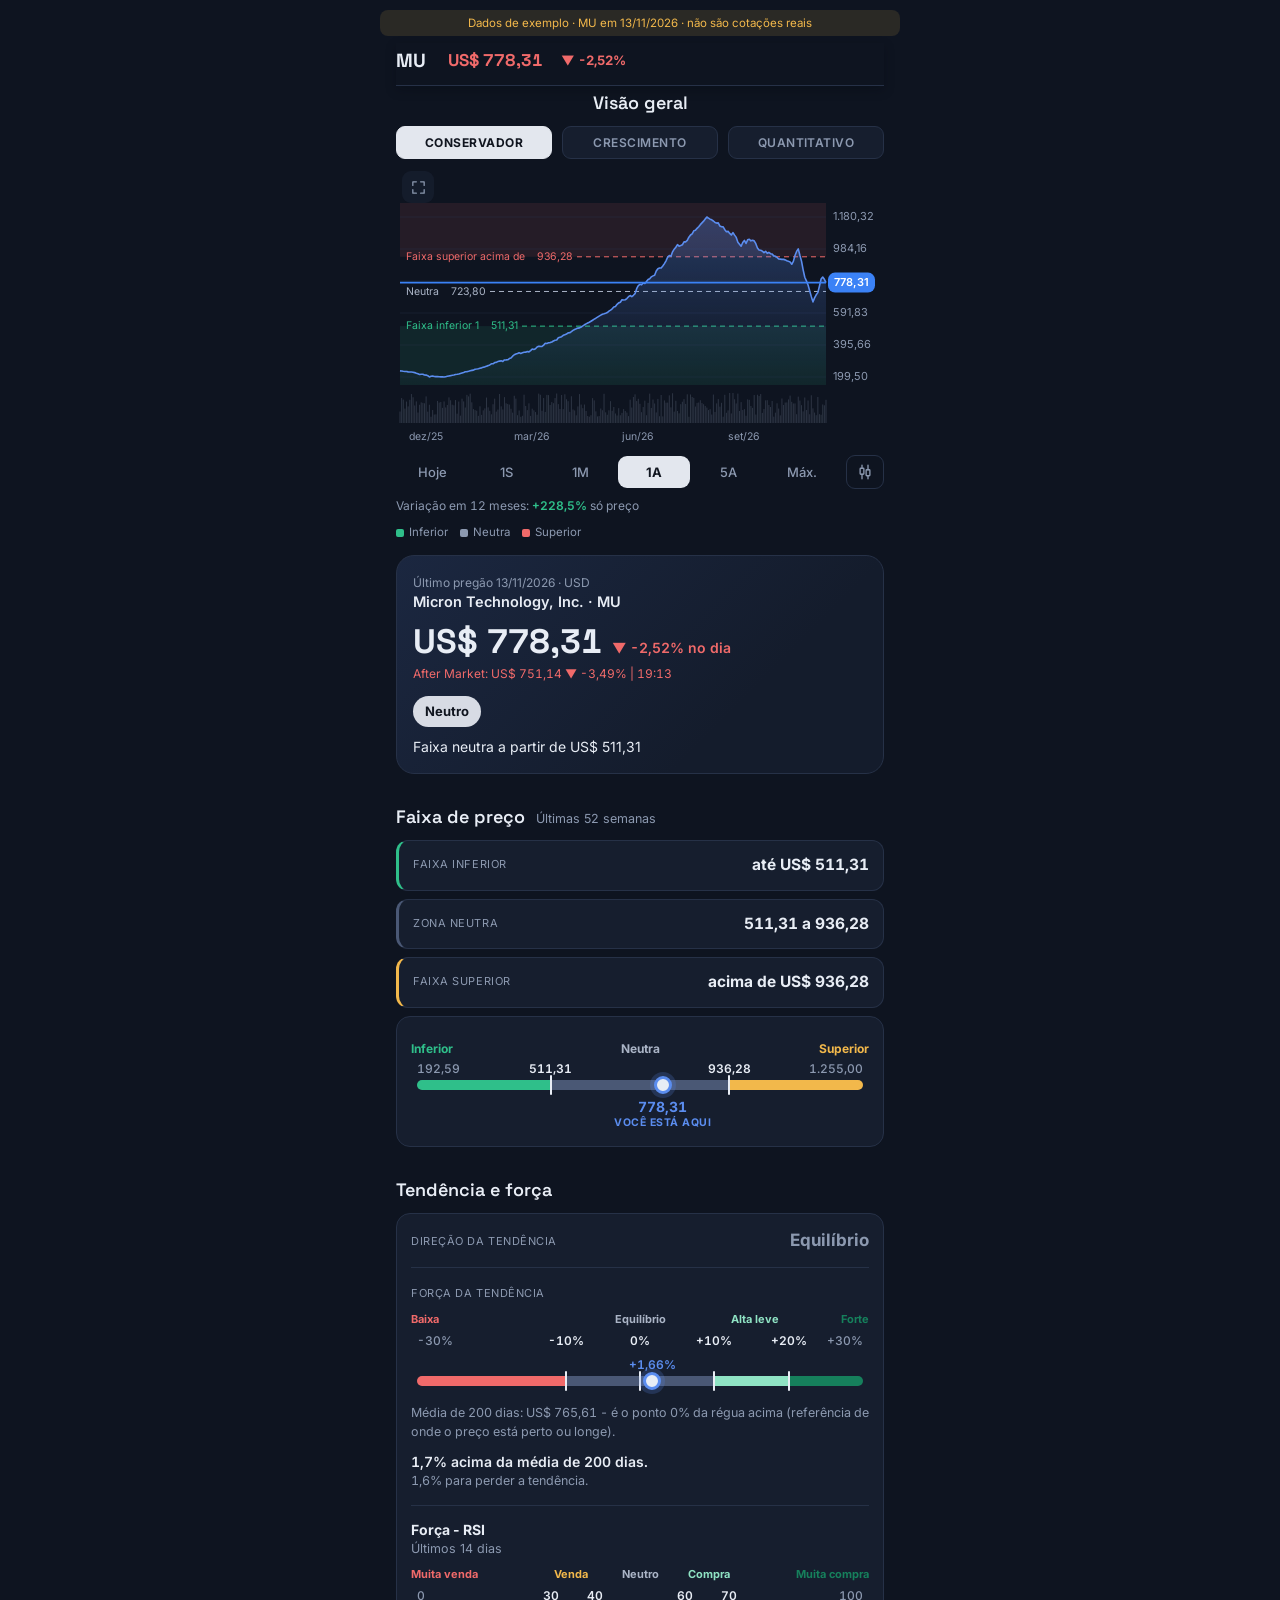
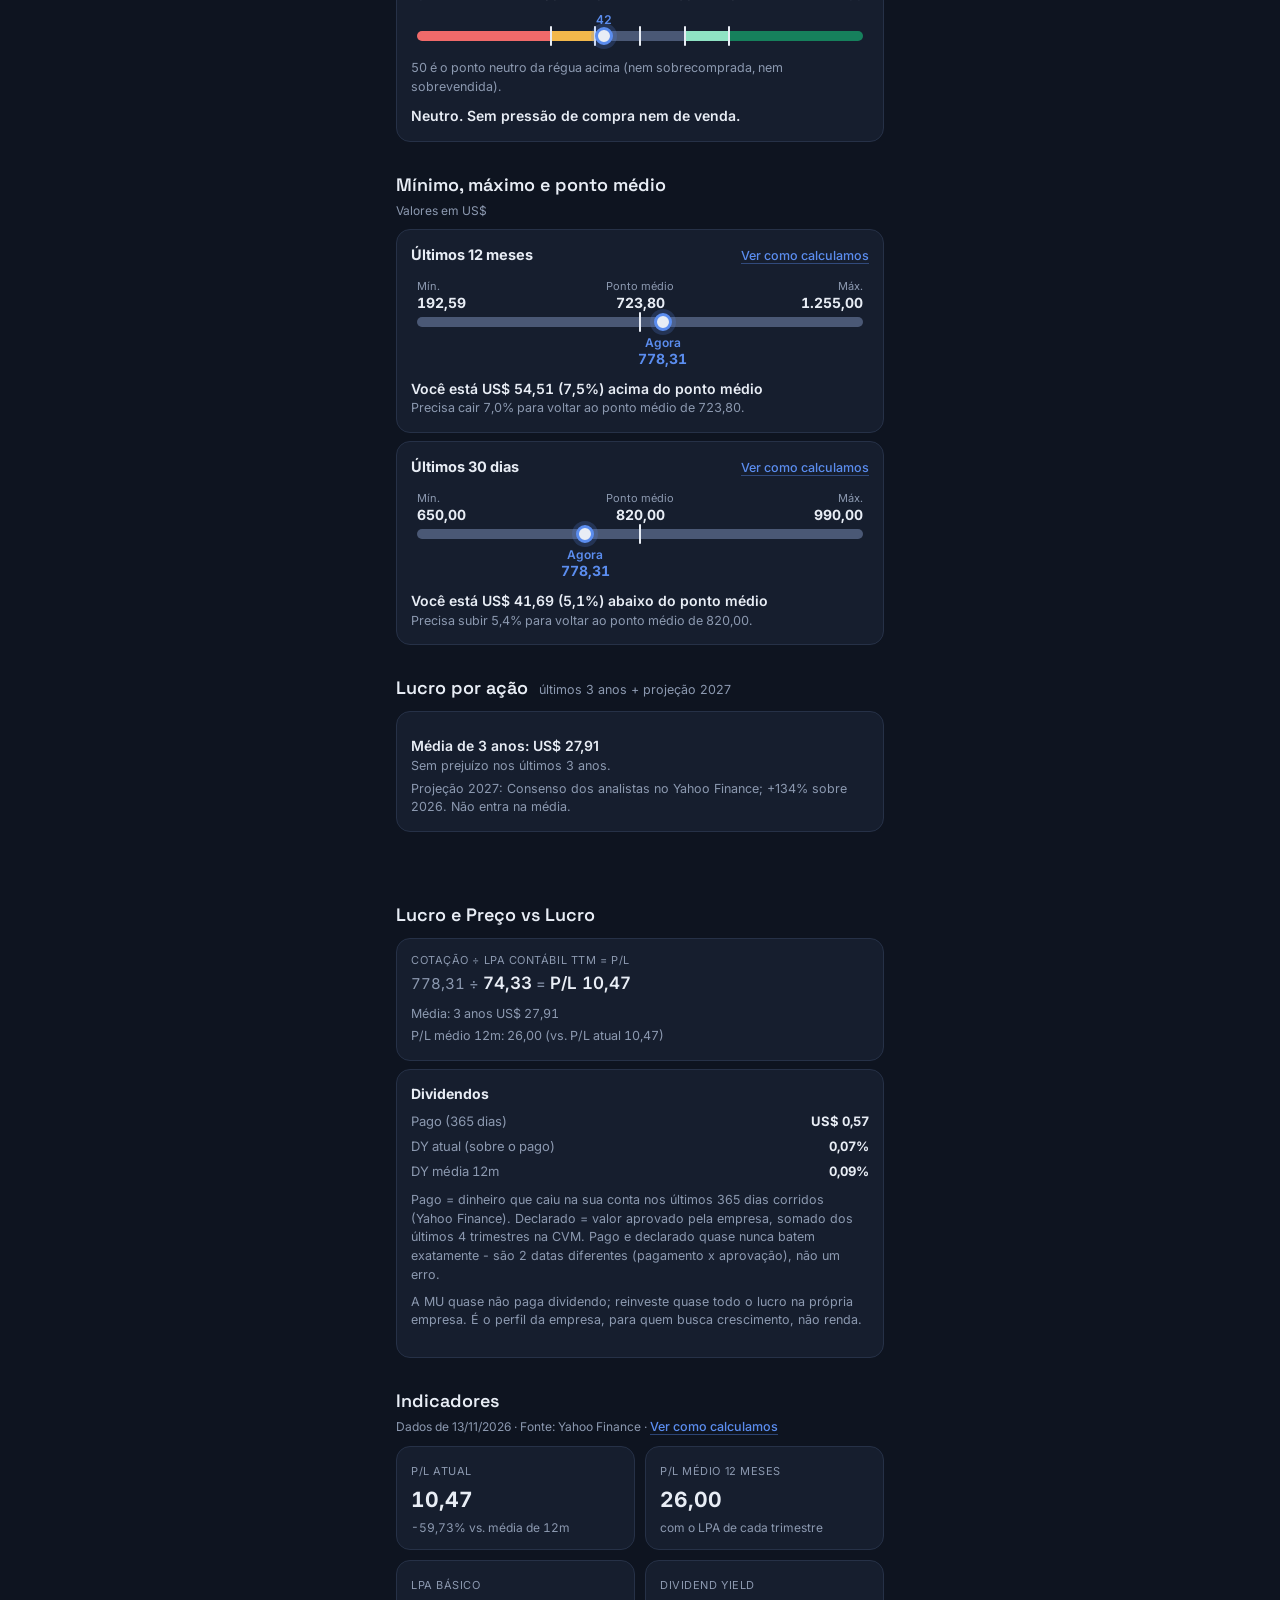
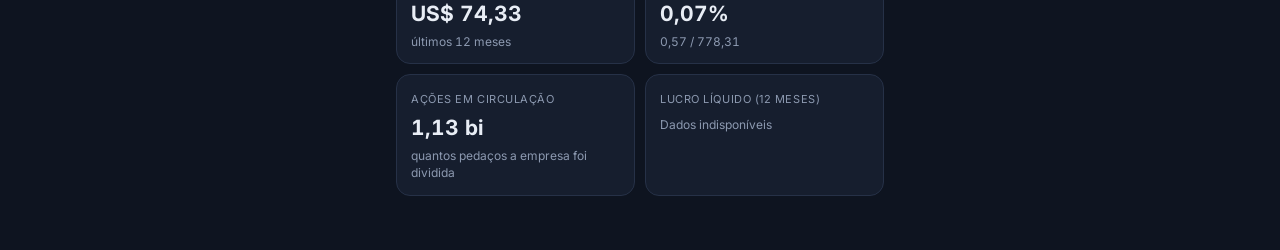
==== commit cf01d71b: "Gráfico Conservador: linha do preço atual vira azul sólida #3b82f6 Antes era tracejada branca (rgba(" ====
--- a/docs/index.html
+++ b/docs/index.html
@@ -787,14 +787,15 @@
       }
       ctx.restore();
 
-      // linha e etiqueta do preço atual
+      // linha e etiqueta do preço atual - azul sólida (28/11/2026: antes era tracejada branca,
+      // ficava confundindo com a linha cinza tracejada "Neutra" quando os dois valores ficam perto)
       if (yPreco > yTop - 6 && yPreco < yPlot) {
-        ctx.setLineDash([3, 3]); ctx.strokeStyle = 'rgba(255,255,255,.8)'; ctx.lineWidth = 1;
-        ctx.beginPath(); ctx.moveTo(x0, yPreco); ctx.lineTo(x1, yPreco); ctx.stroke(); ctx.setLineDash([]);
+        ctx.strokeStyle = '#3b82f6'; ctx.lineWidth = 1.6;
+        ctx.beginPath(); ctx.moveTo(x0, yPreco); ctx.lineTo(x1, yPreco); ctx.stroke();
         const etq = f(d.preco); ctx.font = '600 11px Inter, system-ui, sans-serif';
         const ew = ctx.measureText(etq).width + 12;
-        ctx.fillStyle = css('--claro'); ctx.beginPath(); ctx.roundRect(x1 + 2, yPreco - 10, ew, 20, 7); ctx.fill();
-        ctx.fillStyle = css('--tinta'); ctx.textAlign = 'left'; ctx.fillText(etq, x1 + 8, yPreco + 0.5);
+        ctx.fillStyle = '#3b82f6'; ctx.beginPath(); ctx.roundRect(x1 + 2, yPreco - 10, ew, 20, 7); ctx.fill();
+        ctx.fillStyle = '#fff'; ctx.textAlign = 'left'; ctx.fillText(etq, x1 + 8, yPreco + 0.5);
       }
 
       // eixo X: 4 rótulos curtos, sem sobrepor
